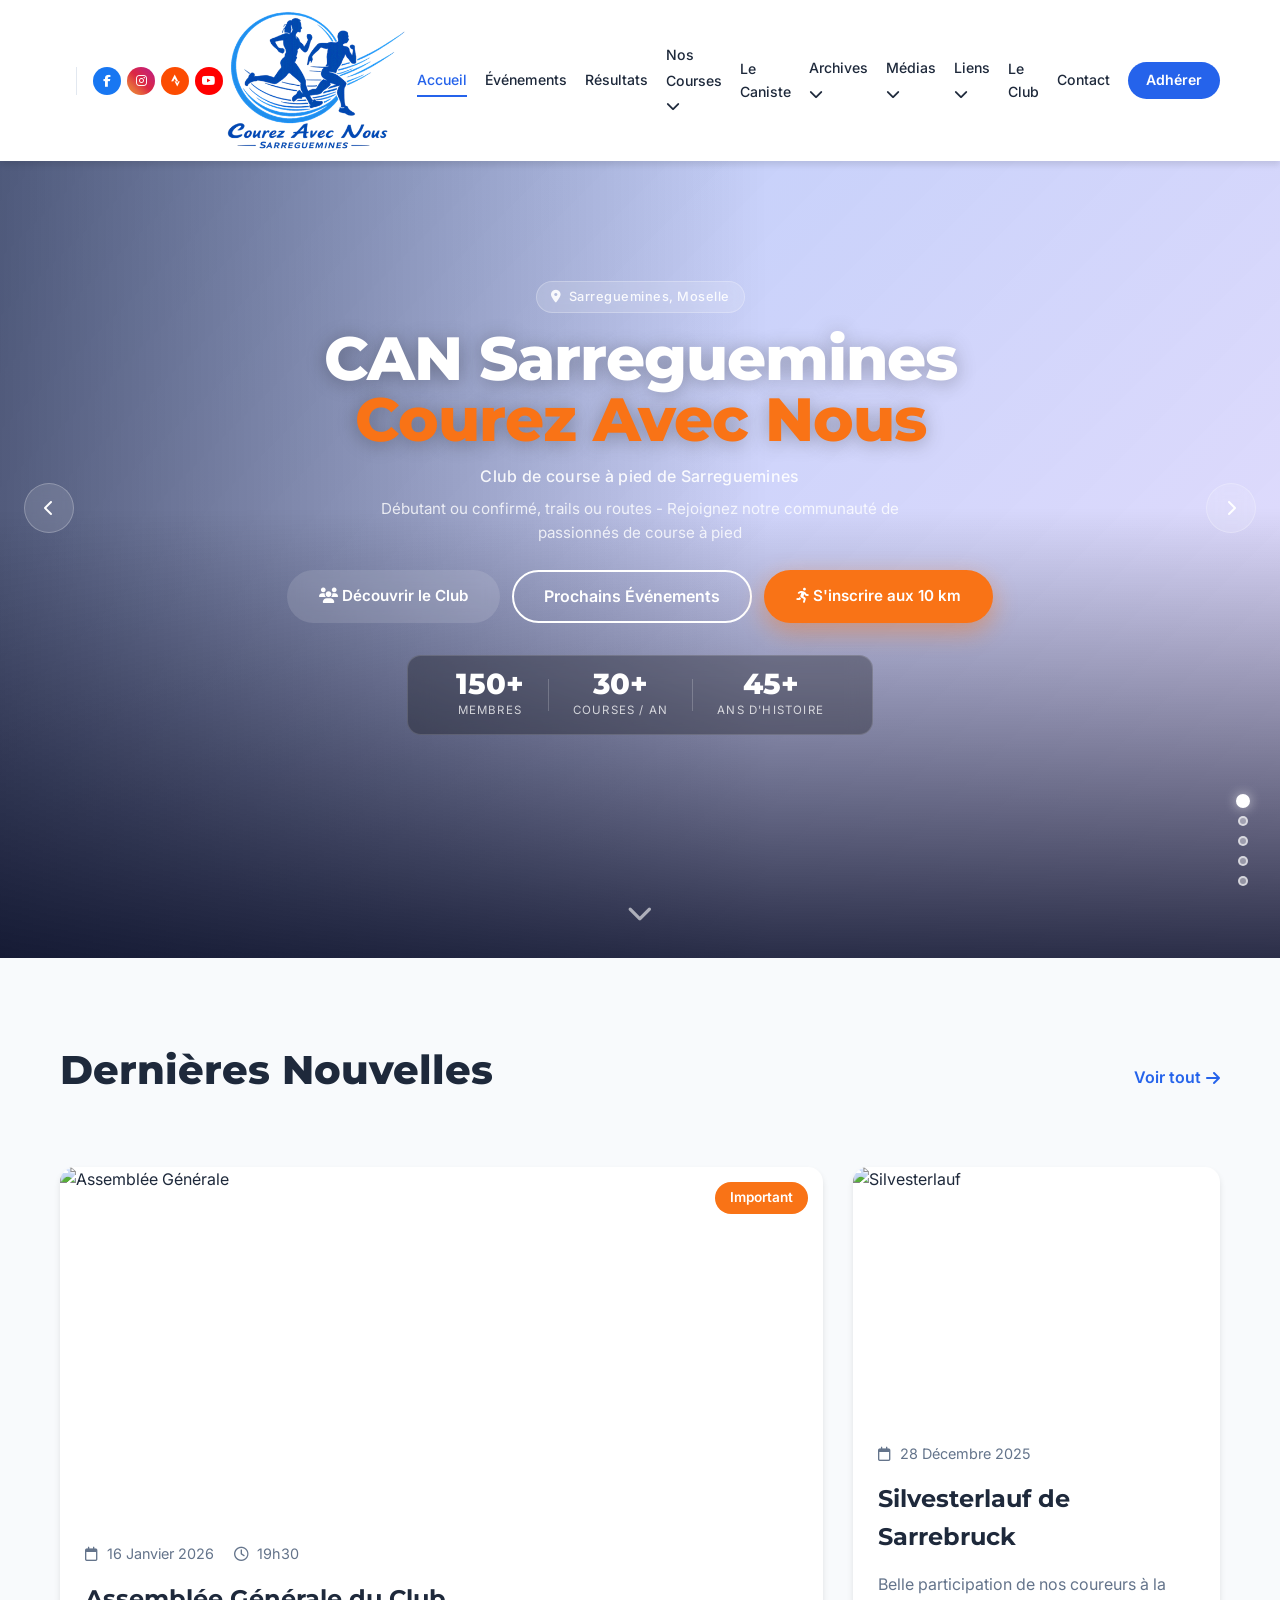
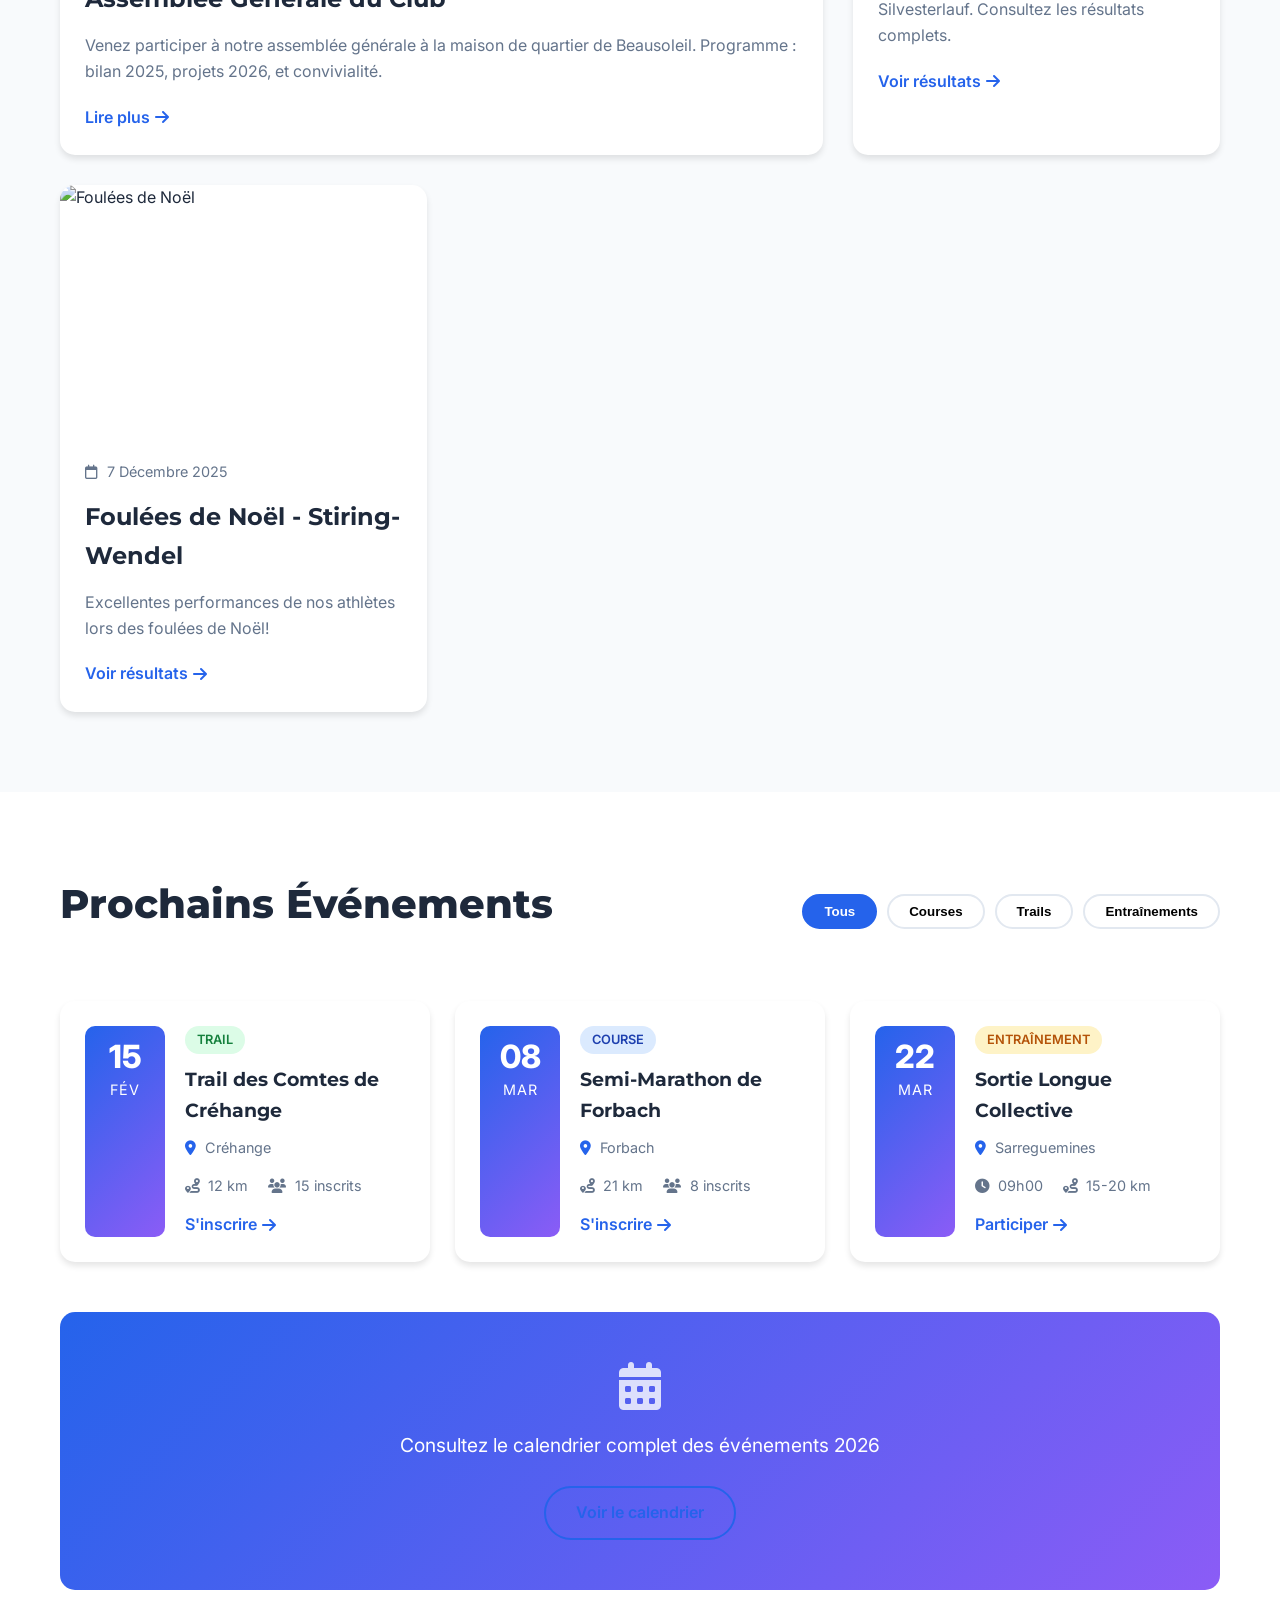
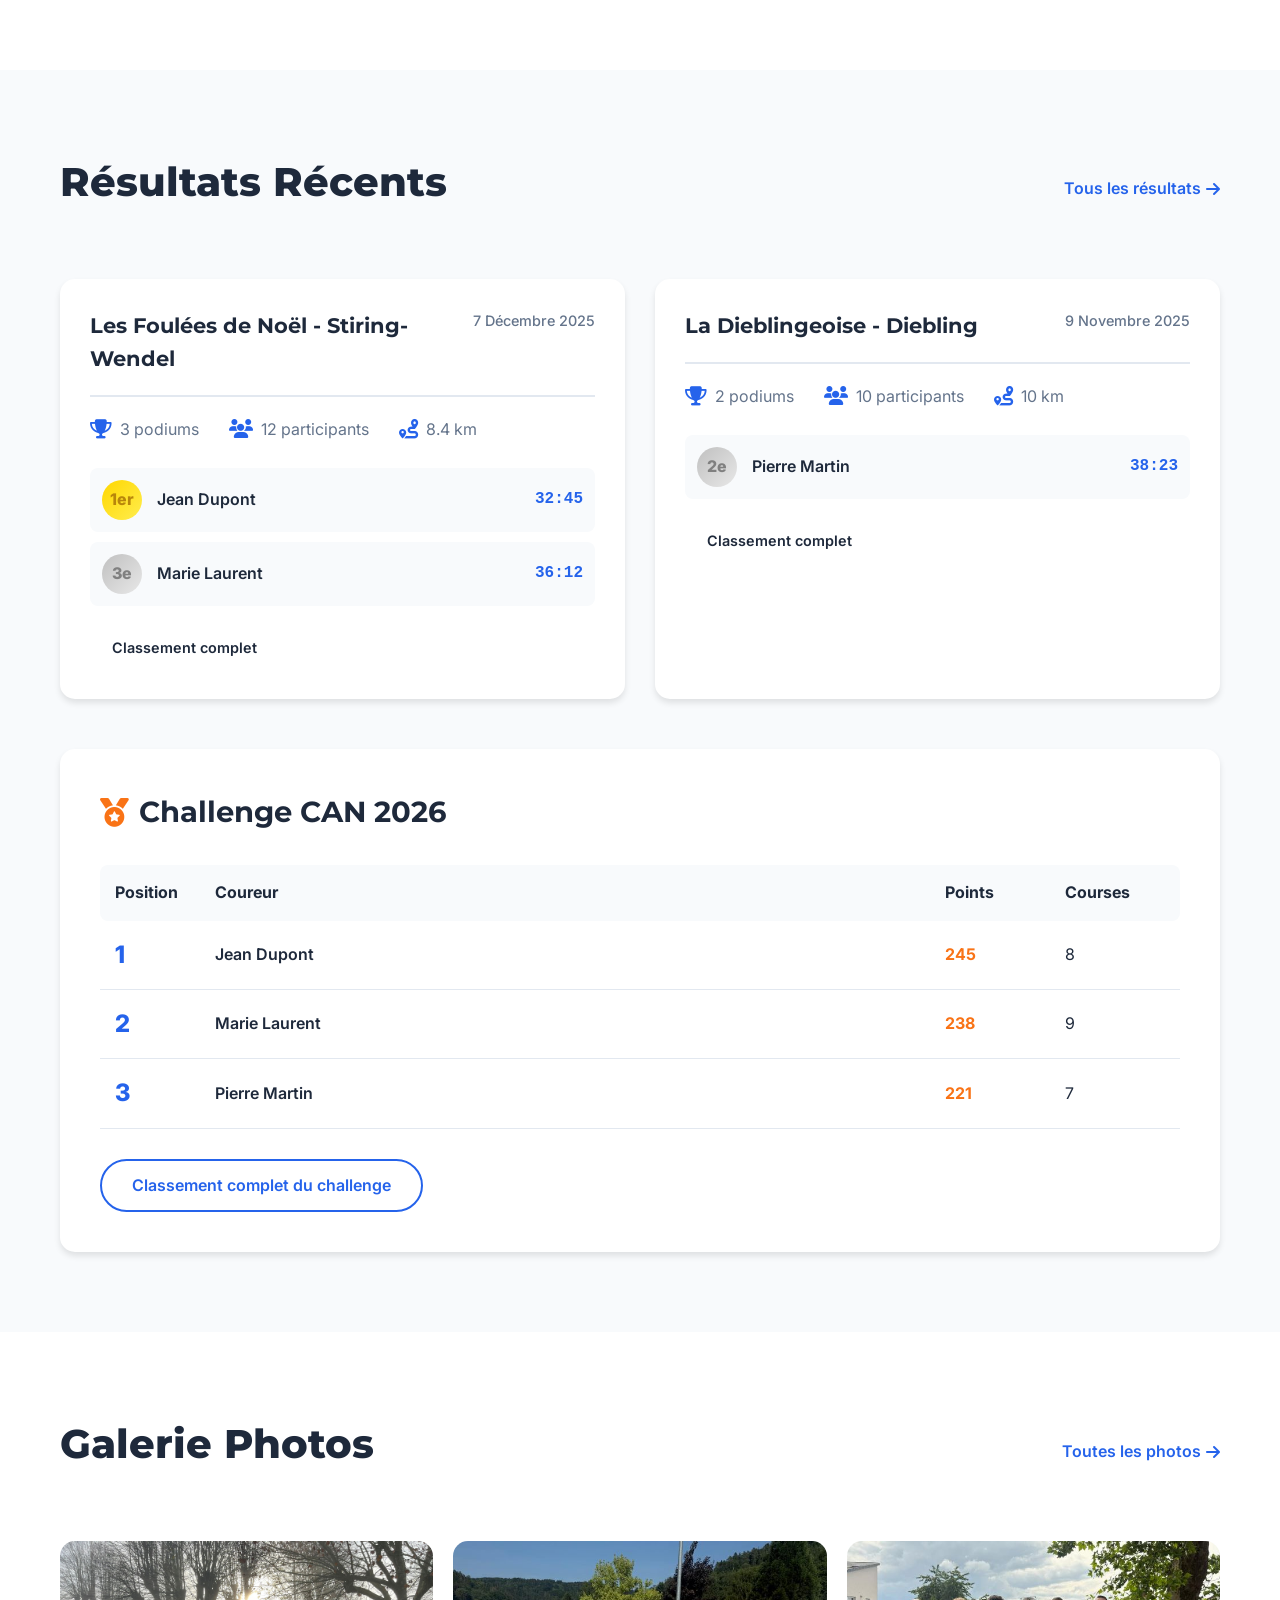
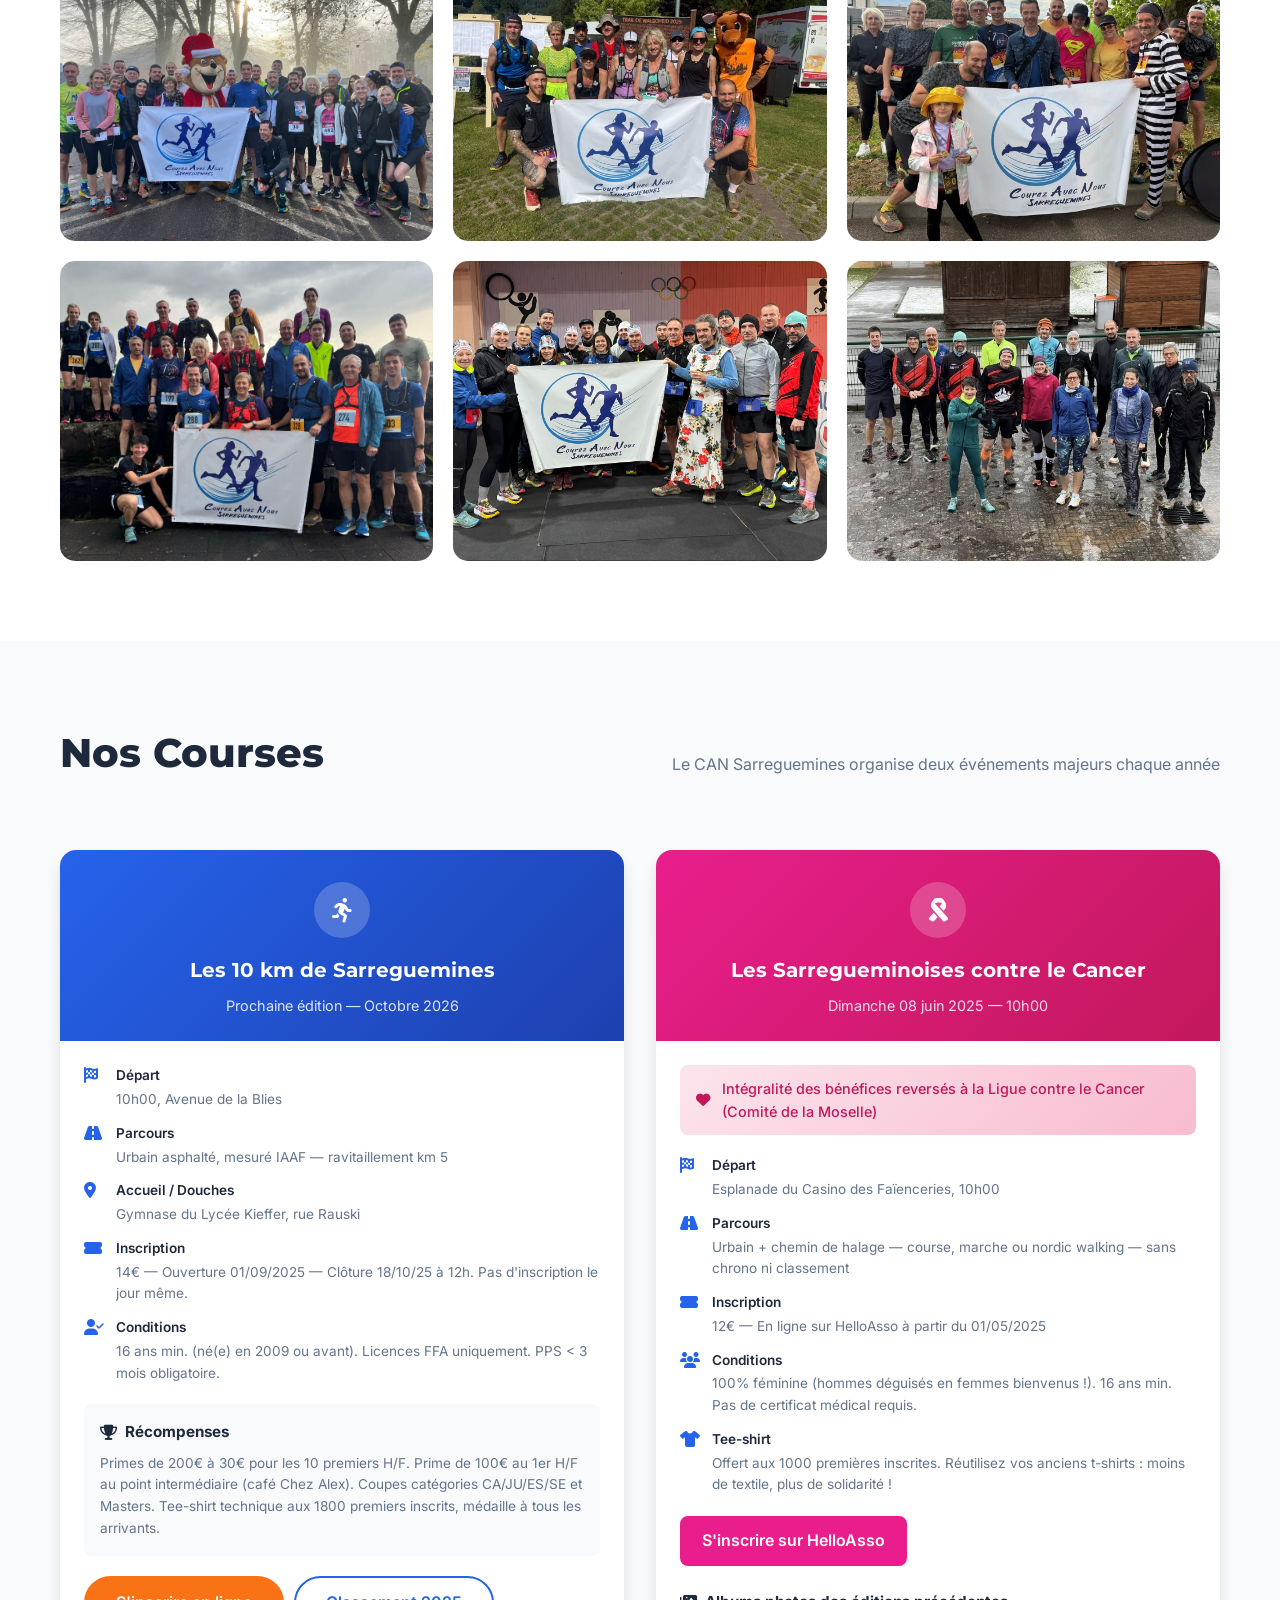
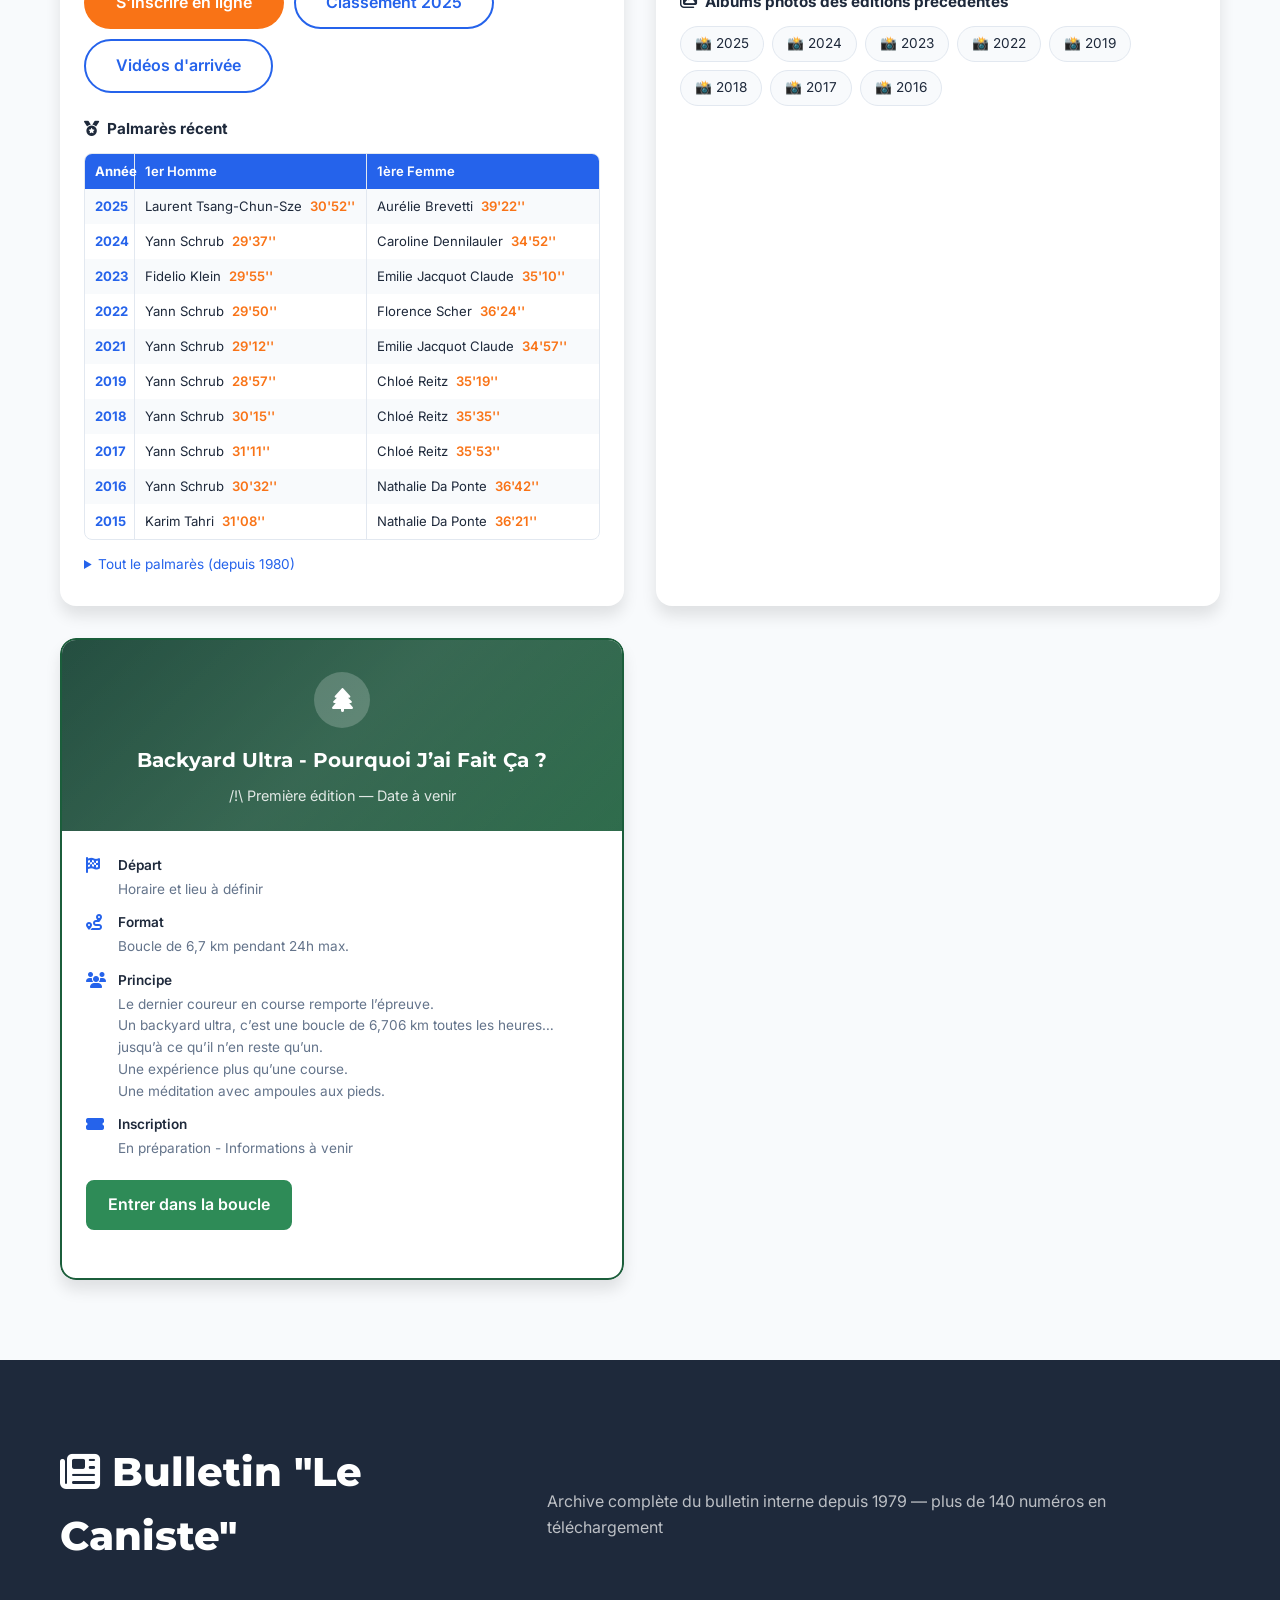
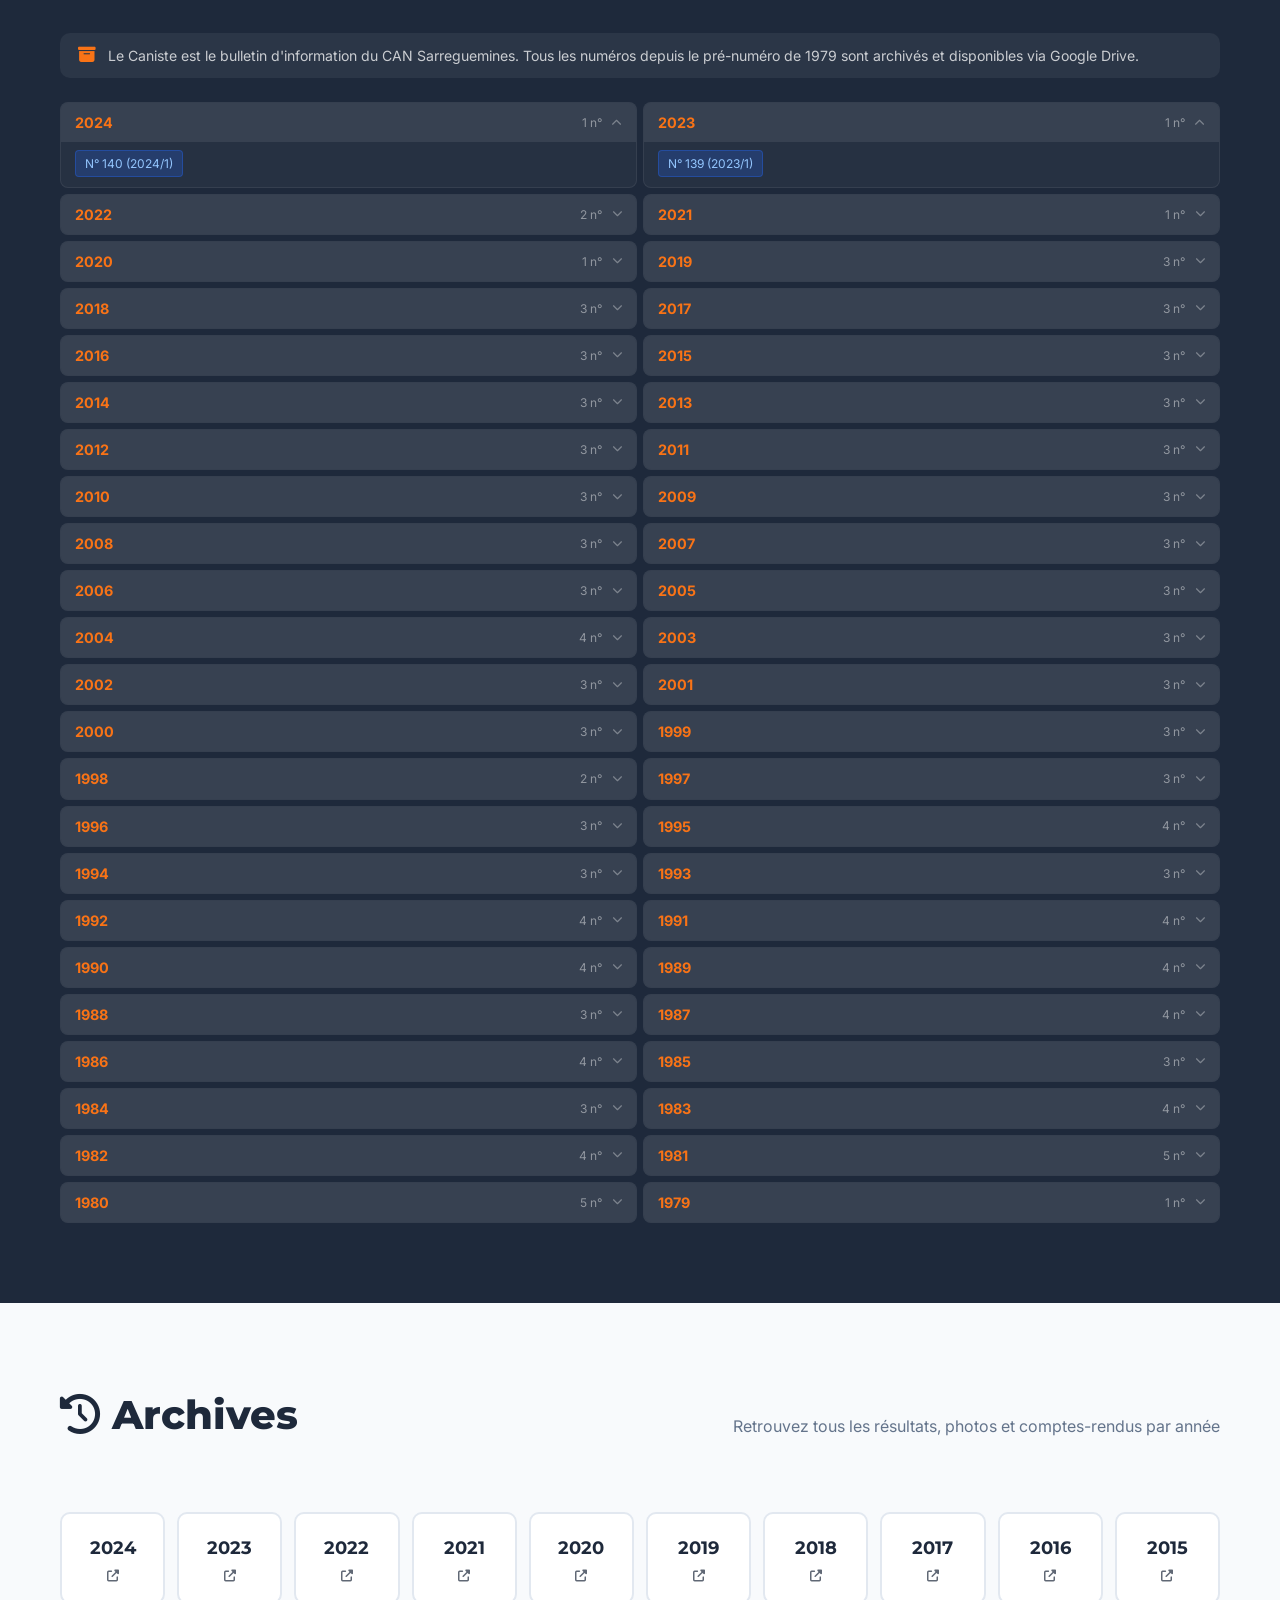
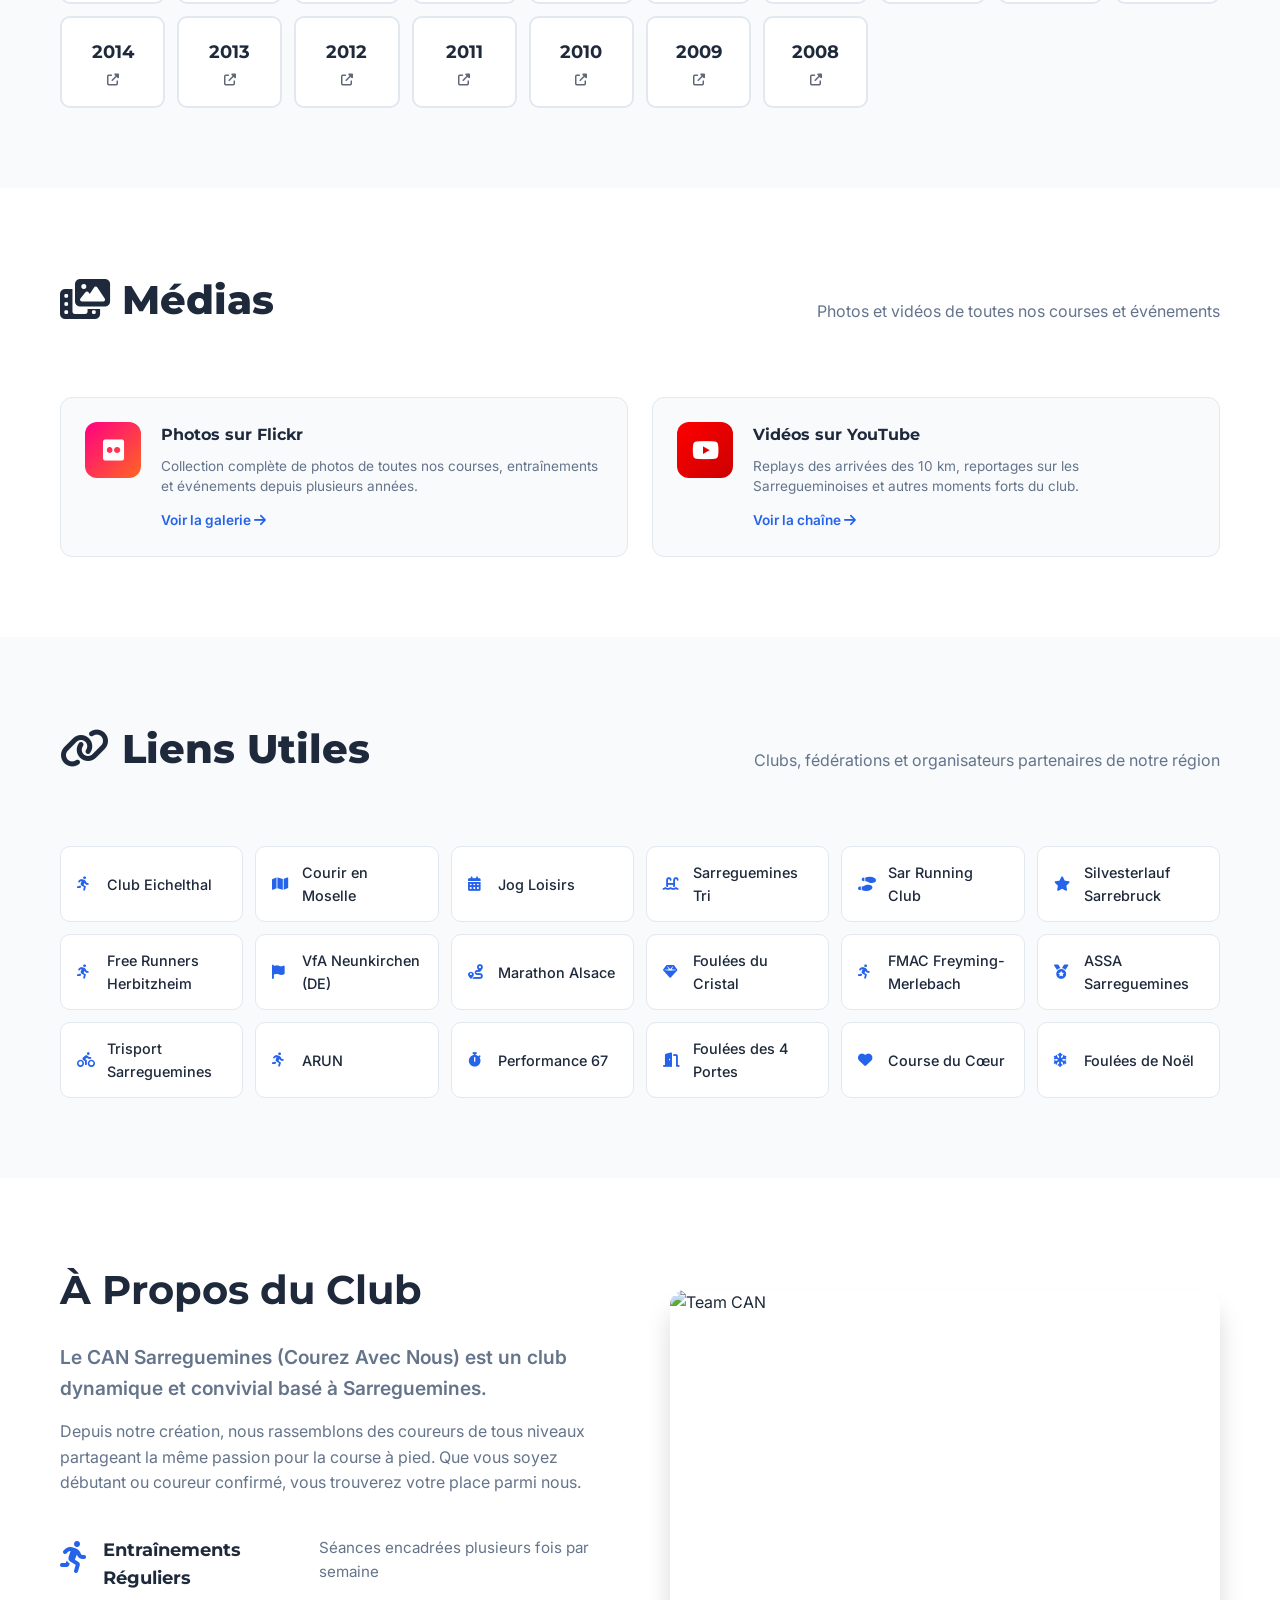
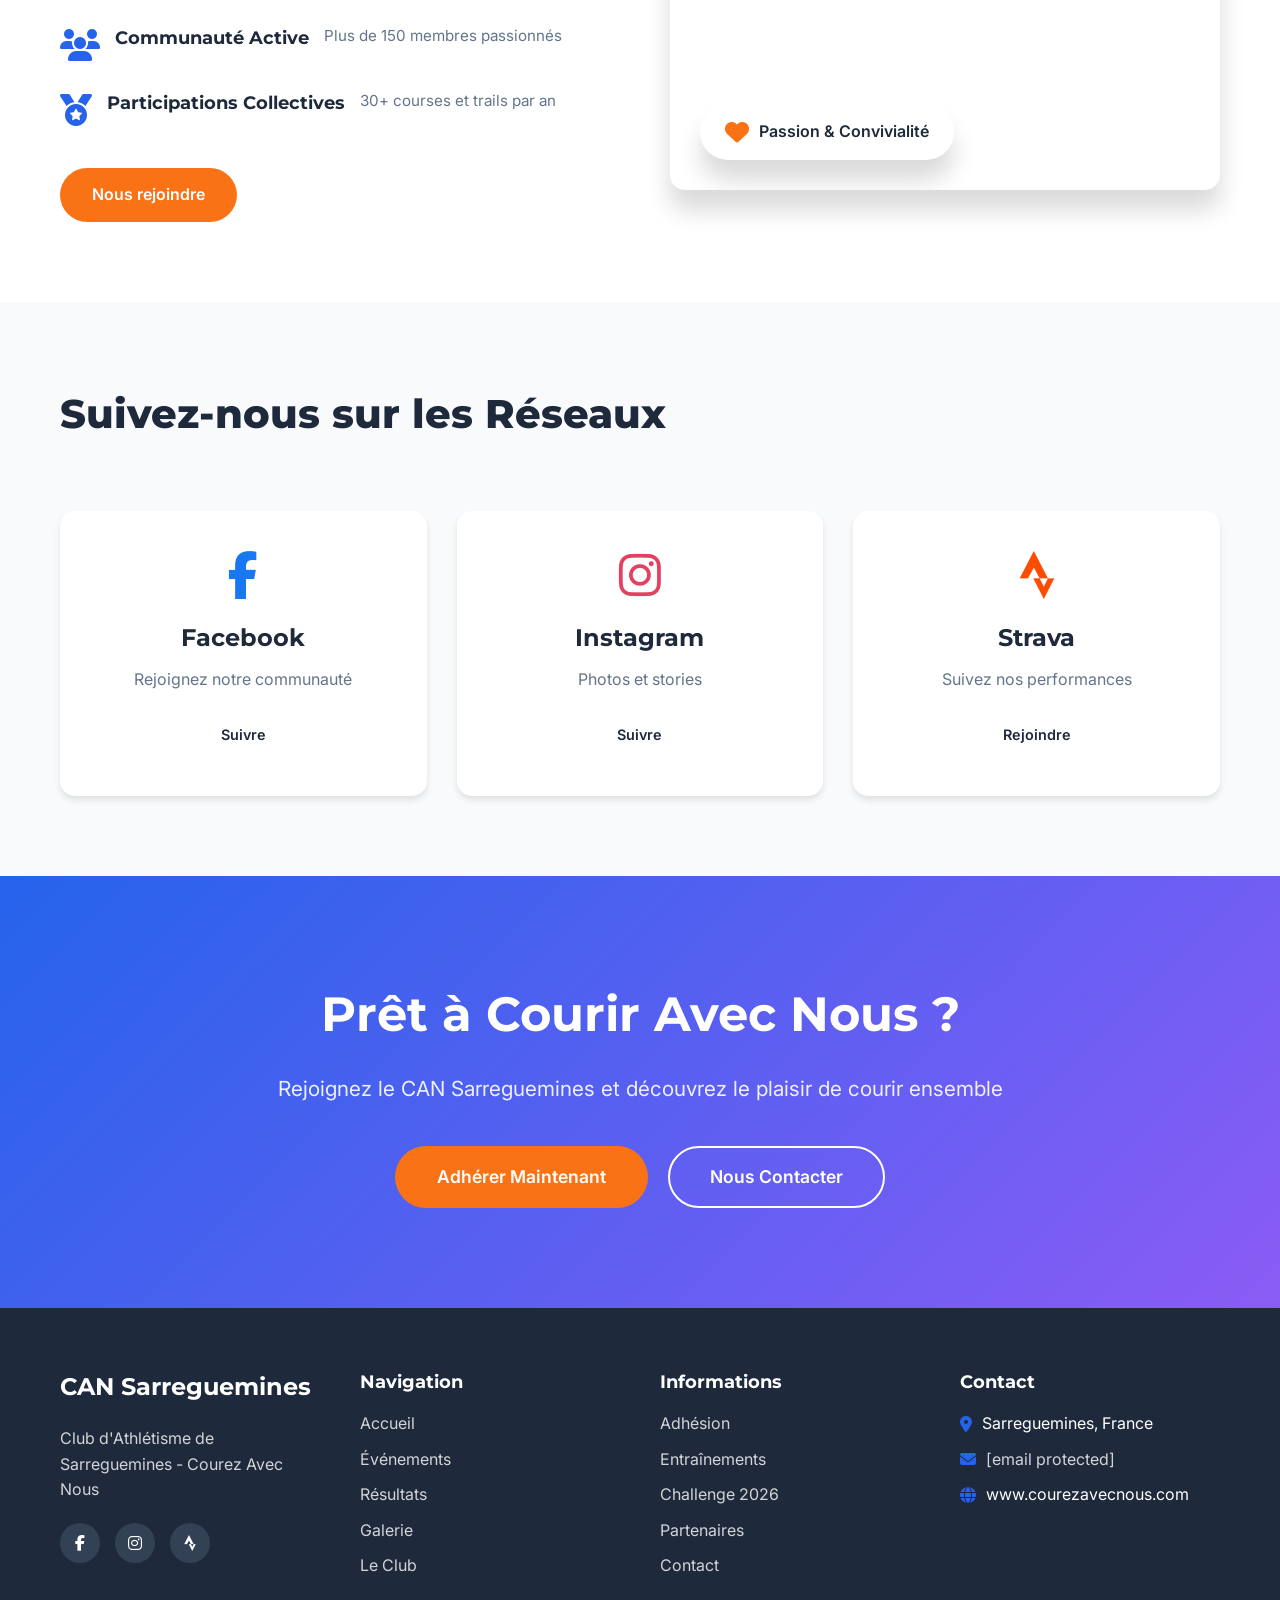
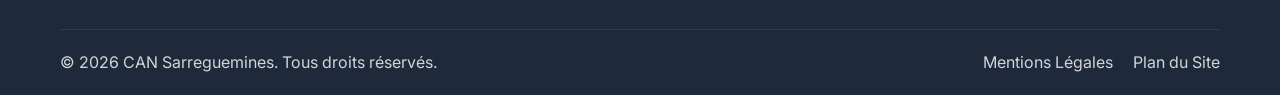
==== index.html @ 098deb7e "Add files via upload" ====
<!DOCTYPE html>
<html lang="fr">
<head>
    <meta charset="UTF-8">
    <meta name="viewport" content="width=device-width, initial-scale=1.0">
    <title>CAN Sarreguemines - Courez Avec Nous</title>
    <link rel="stylesheet" href="styles.css">
    <link href="https://fonts.googleapis.com/css2?family=Montserrat:wght@400;600;700;800&family=Inter:wght@300;400;500;600&display=swap" rel="stylesheet">
    <link rel="stylesheet" href="https://cdnjs.cloudflare.com/ajax/libs/font-awesome/6.4.0/css/all.min.css">
    </head>
<body>
    <!-- Navigation -->
    <nav class="navbar" id="navbar">
        <div class="nav-container">
            <div class="nav-social">
                <a href="https://www.facebook.com/people/CAN-Sarreguemines/100083086042865" target="_blank" class="nav-social-link nav-social-fb" aria-label="Facebook">
                <i class="fab fa-facebook-f"></i><br></a>
                <a href="#" target="_blank" class="nav-social-link nav-social-ig" aria-label="Instagram">
                <i class="fab fa-instagram"></i><br></a>
                <a href="#" target="_blank" class="nav-social-link nav-social-strava" aria-label="Strava"><i class="fab fa-strava"></i><br></a>
                <a href="https://www.youtube.com/channel/UCToA7cgLOyE8D9TNn8tlWJQ" target="_blank" class="nav-social-link nav-social-yt" aria-label="YouTube">
                <i class="fab fa-youtube"></i></a>
            </div>
            <div class="nav-logo">
                <img src="images/Logo CAN.png" alt="Logo CAN">
            </div>
                <div class="nav-menu" id="nav-menu">
                <a href="#accueil" class="nav-link active">Accueil</a>
                <a href="#evenements" class="nav-link">Événements</a>
                <a href="#resultats" class="nav-link">Résultats</a>
                <div class="nav-dropdown">
                    <a href="#nos-courses" class="nav-link nav-dropdown-trigger">Nos Courses <i class="fas fa-chevron-down"></i></a>
                    <div class="dropdown-menu">
                        <a href="#10km" class="dropdown-item">Les 10 km de Sarreguemines</a>
                        <a href="#sarregueminoises" class="dropdown-item">Les Sarregueminoises contre le Cancer</a>
                    </div>
                </div>
                <a href="#caniste" class="nav-link">Le Caniste</a>
                <div class="nav-dropdown">
                    <a href="#archives" class="nav-link nav-dropdown-trigger">Archives <i class="fas fa-chevron-down"></i></a>
                    <div class="dropdown-menu dropdown-menu-scroll">
                        <a href="http://www.courezavecnous.com/2024.html" target="_blank" class="dropdown-item">2024</a>
                        <a href="http://www.courezavecnous.com/2023.html" target="_blank" class="dropdown-item">2023</a>
                        <a href="http://www.courezavecnous.com/2022.html" target="_blank" class="dropdown-item">2022</a>
                        <a href="http://www.courezavecnous.com/2021.html" target="_blank" class="dropdown-item">2021</a>
                        <a href="http://www.courezavecnous.com/2020.html" target="_blank" class="dropdown-item">2020</a>
                        <a href="http://www.courezavecnous.com/2019.html" target="_blank" class="dropdown-item">2019</a>
                        <a href="http://www.courezavecnous.com/2018.html" target="_blank" class="dropdown-item">2018</a>
                        <a href="http://www.courezavecnous.com/2017.html" target="_blank" class="dropdown-item">2017</a>
                        <a href="http://www.courezavecnous.com/2016.html" target="_blank" class="dropdown-item">2016</a>
                        <a href="http://www.courezavecnous.com/2015.html" target="_blank" class="dropdown-item">2015</a>
                    </div>
                </div>
                <div class="nav-dropdown">
                    <a href="#medias" class="nav-link nav-dropdown-trigger">Médias <i class="fas fa-chevron-down"></i></a>
                    <div class="dropdown-menu">
                        <a href="https://www.flickr.com/photos/127451228@N05/collections/" target="_blank" class="dropdown-item"><i class="fas fa-camera"></i> Photos (Flickr)</a>
                        <a href="https://www.youtube.com/channel/UCToA7cgLOyE8D9TNn8tlWJQ" target="_blank" class="dropdown-item"><i class="fab fa-youtube"></i> Vidéos (YouTube)</a>
                    </div>
                </div>
                <div class="nav-dropdown">
                    <a href="#liens" class="nav-link nav-dropdown-trigger">Liens <i class="fas fa-chevron-down"></i></a>
                    <div class="dropdown-menu">
                        <a href="#liens-utiles" class="dropdown-item">Liens Utiles</a>
                        <a href="http://www.courezavecnous.com/NOS%20PARTENAIRES.html" target="_blank" class="dropdown-item">Partenaires</a>
                    </div>
                </div>
                <a href="#club" class="nav-link">Le Club</a>
                <a href="#contact" class="nav-link">Contact</a>
                <a href="https://forms.registration4all.com/EventRegistration/Register_Sport_Event.aspx?EventID=220456" target="_blank" class="nav-btn">Adhérer</a>
            </div>
            <div class="hamburger" id="hamburger">
                <span></span>
                <span></span>
                <span></span>
            </div>
        </div>
    </nav>

    <!-- Hero Section -->
    <section class="hero" id="accueil">

        <!-- Carrousel de photos -->
        <div class="hero-slides" id="heroSlides">
            <div class="hero-slide active" style="background-image: url('https://images.unsplash.com/photo-1571008887538-b36bb32f4571?w=1920&q=85&auto=format&fit=crop')"></div>
            <div class="hero-slide" style="background-image: url('https://images.unsplash.com/photo-1552674605-db6ffd4facb5?w=1920&q=85&auto=format&fit=crop')"></div>
            <div class="hero-slide" style="background-image: url('https://images.unsplash.com/photo-1476480862126-209bfaa8edc8?w=1920&q=85&auto=format&fit=crop')"></div>
            <div class="hero-slide" style="background-image: url('https://images.unsplash.com/photo-1532444458054-01a7dd3e9fca?w=1920&q=85&auto=format&fit=crop')"></div>
            <div class="hero-slide" style="background-image: url('https://images.unsplash.com/photo-1513593771513-7b58b6c4af38?w=1920&q=85&auto=format&fit=crop')"></div>
        </div>

        <!-- Overlay dégradé -->
        <div class="hero-overlay"></div>

        <!-- Contenu -->
        <div class="hero-content">
            <div class="hero-badge">
                <i class="fas fa-map-marker-alt"></i> Sarreguemines, Moselle
            </div>
            <h1 class="hero-title"> CAN Sarreguemines<br><span class="hero-title-accent">Courez Avec Nous</span></h1>
            <p class="hero-subtitle">Club de course à pied de Sarreguemines</p>
            <p class="hero-description">Débutant ou confirmé, trails ou routes - Rejoignez notre communauté de passionnés de course à pied</p>
            <div class="hero-buttons">
                 <a href="#club" class="btn btn-hero-secondary">
                    <i class="fas fa-users"></i> Découvrir le Club
                <a href="#evenements" class="btn btn-secondary">Prochains Événements</a>
                </a>
                <a href="https://forms.registration4all.com/EventRegistration/Register_Sport_Event.aspx?EventID=220456" target="_blank" class="btn btn-hero-primary">
                    <i class="fas fa-running"></i> S'inscrire aux 10 km
                </a>
            </div>
            <div class="hero-stats">
                <div class="stat">
                    <span class="stat-number">150</span>
                    <span class="stat-label">Membres</span>
                </div>
                <div class="stat-divider"></div>
                <div class="stat">
                    <span class="stat-number">30</span>
                    <span class="stat-label">Courses / An</span>
                </div>
                <div class="stat-divider"></div>
                <div class="stat">
                    <span class="stat-number">45</span>
                    <span class="stat-label">Ans d'histoire</span>
                </div>
            </div>
        </div>

        <!-- Contrôles carrousel -->
        <button class="hero-nav hero-prev" id="heroPrev" aria-label="Photo précédente">
            <i class="fas fa-chevron-left"></i>
        </button>
        <button class="hero-nav hero-next" id="heroNext" aria-label="Photo suivante">
            <i class="fas fa-chevron-right"></i>
        </button>

        <!-- Indicateurs dots -->
        <div class="hero-dots" id="heroDots">
            <button class="hero-dot active" data-slide="0" aria-label="Slide 1"></button>
            <button class="hero-dot" data-slide="1" aria-label="Slide 2"></button>
            <button class="hero-dot" data-slide="2" aria-label="Slide 3"></button>
            <button class="hero-dot" data-slide="3" aria-label="Slide 4"></button>
            <button class="hero-dot" data-slide="4" aria-label="Slide 5"></button>
        </div>

        <div class="scroll-indicator">
            <i class="fas fa-chevron-down"></i>
        </div>
    </section>

    <!-- News Section -->
    <section class="section news-section">
        <div class="container">
            <div class="section-header">
                <h2 class="section-title">Dernières Nouvelles</h2>
                <a href="#" class="view-all">Voir tout <i class="fas fa-arrow-right"></i></a>
            </div>
            <div class="news-grid">
                <article class="news-card featured">
                    <div class="news-image">
                        <img src="https://images.unsplash.com/photo-1552674605-db6ffd4facb5?w=800" alt="Assemblée Générale">
                        <span class="news-badge">Important</span>
                    </div>
                    <div class="news-content">
                        <div class="news-meta">
                            <span><i class="far fa-calendar"></i> 16 Janvier 2026</span>
                            <span><i class="far fa-clock"></i> 19h30</span>
                        </div>
                        <h3>Assemblée Générale du Club</h3>
                        <p>Venez participer à notre assemblée générale à la maison de quartier de Beausoleil. Programme : bilan 2025, projets 2026, et convivialité.</p>
                        <a href="#" class="read-more">Lire plus <i class="fas fa-arrow-right"></i></a>
                    </div>
                </article>
                <article class="news-card">
                    <div class="news-image">
                        <img src="https://images.unsplash.com/photo-1513593771513-7b58b6c4af38?w=600" alt="Silvesterlauf">
                    </div>
                    <div class="news-content">
                        <div class="news-meta">
                            <span><i class="far fa-calendar"></i> 28 Décembre 2025</span>
                        </div>
                        <h3>Silvesterlauf de Sarrebruck</h3>
                        <p>Belle participation de nos coureurs à la Silvesterlauf. Consultez les résultats complets.</p>
                        <a href="#" class="read-more">Voir résultats <i class="fas fa-arrow-right"></i></a>
                    </div>
                </article>
                <article class="news-card">
                    <div class="news-image">
                        <img src="https://images.unsplash.com/photo-1571008887538-b36bb32f4571?w=600" alt="Foulées de Noël">
                    </div>
                    <div class="news-content">
                        <div class="news-meta">
                            <span><i class="far fa-calendar"></i> 7 Décembre 2025</span>
                        </div>
                        <h3>Foulées de Noël - Stiring-Wendel</h3>
                        <p>Excellentes performances de nos athlètes lors des foulées de Noël!</p>
                        <a href="https://fmacfreymingmerlebach.com/wp-content/uploads/2025/11/classement-la-ronde-des-belvederes-2025.pdf" class="read-more">Voir résultats <i class="fas fa-arrow-right"></i></a>
                    </div>
                </article>
            </div>
        </div>
    </section>

    <!-- Events Section -->
    <section class="section events-section" id="evenements">
        <div class="container">
            <div class="section-header">
                <h2 class="section-title">Prochains Événements</h2>
                <div class="event-filters">
                    <button class="filter-btn active">Tous</button>
                    <button class="filter-btn">Courses</button>
                    <button class="filter-btn">Trails</button>
                    <button class="filter-btn">Entraînements</button>
                </div>
            </div>
            <div class="events-grid">
                <div class="event-card">
                    <div class="event-date">
                        <span class="event-day">15</span>
                        <span class="event-month">FÉV</span>
                    </div>
                    <div class="event-content">
                        <span class="event-category trail">Trail</span>
                        <h3>Trail des Comtes de Créhange</h3>
                        <p class="event-location"><i class="fas fa-map-marker-alt"></i> Créhange</p>
                        <div class="event-details">
                            <span><i class="fas fa-route"></i> 12 km</span>
                            <span><i class="fas fa-users"></i> 15 inscrits</span>
                        </div>
                        <a href="#" class="event-link">S'inscrire <i class="fas fa-arrow-right"></i></a>
                    </div>
                </div>
                <div class="event-card">
                    <div class="event-date">
                        <span class="event-day">08</span>
                        <span class="event-month">MAR</span>
                    </div>
                    <div class="event-content">
                        <span class="event-category course">Course</span>
                        <h3>Semi-Marathon de Forbach</h3>
                        <p class="event-location"><i class="fas fa-map-marker-alt"></i> Forbach</p>
                        <div class="event-details">
                            <span><i class="fas fa-route"></i> 21 km</span>
                            <span><i class="fas fa-users"></i> 8 inscrits</span>
                        </div>
                        <a href="#" class="event-link">S'inscrire <i class="fas fa-arrow-right"></i></a>
                    </div>
                </div>
                <div class="event-card">
                    <div class="event-date">
                        <span class="event-day">22</span>
                        <span class="event-month">MAR</span>
                    </div>
                    <div class="event-content">
                        <span class="event-category entrainement">Entraînement</span>
                        <h3>Sortie Longue Collective</h3>
                        <p class="event-location"><i class="fas fa-map-marker-alt"></i> Sarreguemines</p>
                        <div class="event-details">
                            <span><i class="fas fa-clock"></i> 09h00</span>
                            <span><i class="fas fa-route"></i> 15-20 km</span>
                        </div>
                        <a href="#" class="event-link">Participer <i class="fas fa-arrow-right"></i></a>
                    </div>
                </div>
            </div>
            <div class="calendar-cta">
                <i class="fas fa-calendar-alt"></i>
                <p>Consultez le calendrier complet des événements 2026</p>
                <a href="#" class="btn btn-outline">Voir le calendrier</a>
            </div>
        </div>
    </section>

    <!-- Results Section -->
    <section class="section results-section" id="resultats">
        <div class="container">
            <div class="section-header">
                <h2 class="section-title">Résultats Récents</h2>
                <a href="#" class="view-all">Tous les résultats <i class="fas fa-arrow-right"></i></a>
            </div>
            <div class="results-container">
                <div class="result-card">
                    <div class="result-header">
                        <h3>Les Foulées de Noël - Stiring-Wendel</h3>
                        <span class="result-date">7 Décembre 2025</span>
                    </div>
                    <div class="result-stats">
                        <div class="stat-item">
                            <i class="fas fa-trophy"></i>
                            <span>3 podiums</span>
                        </div>
                        <div class="stat-item">
                            <i class="fas fa-users"></i>
                            <span>12 participants</span>
                        </div>
                        <div class="stat-item">
                            <i class="fas fa-route"></i>
                            <span>8.4 km</span>
                        </div>
                    </div>
                    <div class="top-runners">
                        <div class="runner-item">
                            <span class="position gold">1er</span>
                            <span class="runner-name">Jean Dupont</span>
                            <span class="runner-time">32:45</span>
                        </div>
                        <div class="runner-item">
                            <span class="position silver">3e</span>
                            <span class="runner-name">Marie Laurent</span>
                            <span class="runner-time">36:12</span>
                        </div>
                    </div>
                    <a href="#" class="btn btn-sm">Classement complet</a>
                </div>
                
                <div class="result-card">
                    <div class="result-header">
                        <h3>La Dieblingeoise - Diebling</h3>
                        <span class="result-date">9 Novembre 2025</span>
                    </div>
                    <div class="result-stats">
                        <div class="stat-item">
                            <i class="fas fa-trophy"></i>
                            <span>2 podiums</span>
                        </div>
                        <div class="stat-item">
                            <i class="fas fa-users"></i>
                            <span>10 participants</span>
                        </div>
                        <div class="stat-item">
                            <i class="fas fa-route"></i>
                            <span>10 km</span>
                        </div>
                    </div>
                    <div class="top-runners">
                        <div class="runner-item">
                            <span class="position silver">2e</span>
                            <span class="runner-name">Pierre Martin</span>
                            <span class="runner-time">38:23</span>
                        </div>
                    </div>
                    <a href="#" class="btn btn-sm">Classement complet</a>
                </div>
            </div>
            
            <!-- Challenge Board -->
            <div class="challenge-board">
                <h3><i class="fas fa-medal"></i> Challenge CAN 2026</h3>
                <div class="challenge-table">
                    <div class="challenge-row header">
                        <span>Position</span>
                        <span>Coureur</span>
                        <span>Points</span>
                        <span>Courses</span>
                    </div>
                    <div class="challenge-row">
                        <span class="rank">1</span>
                        <span class="name">Jean Dupont</span>
                        <span class="points">245</span>
                        <span class="races">8</span>
                    </div>
                    <div class="challenge-row">
                        <span class="rank">2</span>
                        <span class="name">Marie Laurent</span>
                        <span class="points">238</span>
                        <span class="races">9</span>
                    </div>
                    <div class="challenge-row">
                        <span class="rank">3</span>
                        <span class="name">Pierre Martin</span>
                        <span class="points">221</span>
                        <span class="races">7</span>
                    </div>
                </div>
                <a href="#" class="btn btn-outline">Classement complet du challenge</a>
            </div>
        </div>
    </section>

    <!-- Gallery Section -->
    <!-- Gallery Section -->
    <section class="section gallery-section" id="galerie">
        <div class="container">
            <div class="section-header">
                <h2 class="section-title">Galerie Photos</h2>
                <a href="https://www.flickr.com/photos/127451228@N05/collections/" target="_blank" class="view-all">Toutes les photos <i class="fas fa-arrow-right"></i></a>
            </div>
            <div class="gallery-grid">
                <div class="gallery-item">
                    <img src="images/freyming.jpg" onerror="this.src='https://images.unsplash.com/photo-1452626038306-9aae5e071dd3?w=600'" alt="Ronde des Belvédères">
                    <div class="gallery-overlay">
                        <h4>Ronde des Belvédères - Freyming</h4>
                        <a href="https://fmacfreymingmerlebach.com/wp-content/uploads/2025/11/classement-la-ronde-des-belvederes-2025.pdf" target="_blank" class="gallery-link">Classement</a>
                    </div>
                </div>
                <div class="gallery-item">
                    <img src="images/walscheid.jpg" onerror="this.src='https://images.unsplash.com/photo-1526676037777-05a232554f77?w=600'" alt="Trail de Walscheid">
                    <div class="gallery-overlay">
                        <h4>Trail de Walscheid 2025</h4>
                        <a href="https://lastlap.fr/event-live?nameEvent=Trail%20de%20Walscheid" target="_blank" class="gallery-link">Classement</a>
                    </div>
                </div>
                <div class="gallery-item">
                    <img src="images/spitrail.jpg" onerror="this.src='https://images.unsplash.com/photo-1526676037777-05a232554f77?w=600'" alt="Spit'Trail">
                    <div class="gallery-overlay">
                        <h4>Spit'Trail - L'Hôpital</h4>
                        <a href="https://gotiming.fr/resultats/spittrail-2025" target="_blank" class="gallery-link">Classement</a>
                    </div>
                </div>
                <div class="gallery-item">
                    <img src="images/verriers.png" onerror="this.src='https://images.unsplash.com/photo-1551958219-acbc608c6377?w=600'" alt="Trail des Verriers">
                    <div class="gallery-overlay">
                        <h4>Trail des Verriers - Goetzenbruck</h4>
                        <a href="https://www.le-sportif.com/ResultsDetail/ResultsHistory.aspx?EventResultsID=5738" target="_blank" class="gallery-link">Classement</a>
                    </div>
                </div>
                <div class="gallery-item">
                    <img src="images/crehange.jpg" onerror="this.src='https://images.unsplash.com/photo-1532444458054-01a7dd3e9fca?w=600'" alt="Trail des Comtes">
                    <div class="gallery-overlay">
                        <h4>Trail des Comtes de Créhange</h4>
                        <a href="https://gotiming.fr/evenement/trail-des-comtes-de-crehange/" target="_blank" class="gallery-link">Classement</a>
                    </div>
                </div>
                <div class="gallery-item">
                    <img src="images/epiphanie.jpg" onerror="this.src='https://images.unsplash.com/photo-1506126613408-eca07ce68773?w=600'" alt="Épiphanie">
                    <div class="gallery-overlay">
                        <h4>Sortie Épiphanie 2025</h4>
                        <span>Sortie groupée</span>
                    </div>
                </div>
            </div>
        </div>
    </section>

    <!-- Nos Courses Section -->
    <section class="section courses-section" id="nos-courses">
        <div class="container">
            <div class="section-header">
                <h2 class="section-title">Nos Courses</h2>
                <p class="section-subtitle">Le CAN Sarreguemines organise deux événements majeurs chaque année</p>
            </div>
            <div class="courses-grid">
               
                <!-- 10 KM -->
                <div class="course-card" id="10km">
                    <div class="course-header course-header-blue">
                        <div class="course-icon"><i class="fas fa-running"></i></div>
                        <h3>Les 10 km de Sarreguemines</h3>
                        <p class="course-edition">Prochaine édition — Octobre 2026</p>
                    </div>
                    <div class="course-body">
                        <div class="course-info-grid">
                            <div class="course-info-item">
                                <i class="fas fa-flag-checkered"></i>
                                <div><strong>Départ</strong><span>10h00, Avenue de la Blies</span></div>
                            </div>
                            <div class="course-info-item">
                                <i class="fas fa-road"></i>
                                <div><strong>Parcours</strong><span>Urbain asphalté, mesuré IAAF — ravitaillement km 5</span></div>
                            </div>
                            <div class="course-info-item">
                                <i class="fas fa-map-marker-alt"></i>
                                <div><strong>Accueil / Douches</strong><span>Gymnase du Lycée Kieffer, rue Rauski</span></div>
                            </div>
                            <div class="course-info-item">
                                <i class="fas fa-ticket-alt"></i>
                                <div><strong>Inscription</strong><span>14€ — Ouverture 01/09/2025 — Clôture 18/10/25 à 12h. Pas d'inscription le jour même.</span></div>
                            </div>
                            <div class="course-info-item">
                                <i class="fas fa-user-check"></i>
                                <div><strong>Conditions</strong><span>16 ans min. (né(e) en 2009 ou avant). Licences FFA uniquement. PPS &lt; 3 mois obligatoire.</span></div>
                            </div>
                        </div>
                        <div class="course-rewards">
                            <h4><i class="fas fa-trophy"></i> Récompenses</h4>
                            <p>Primes de 200€ à 30€ pour les 10 premiers H/F. Prime de 100€ au 1er H/F au point intermédiaire (café Chez Alex). Coupes catégories CA/JU/ES/SE et Masters. Tee-shirt technique aux 1800 premiers inscrits, médaille à tous les arrivants.</p>
                        </div>
                        <div class="course-actions">
                            <a href="https://forms.registration4all.com/EventRegistration/Register_Sport_Event.aspx?EventID=220456" target="_blank" class="btn btn-primary">S'inscrire en ligne</a>
                            <a href="https://www.le-sportif.com/ResultsDetail/ResultsHistoryDetail.aspx?EventResultsID=519&EventResultsActivityID=58827&EventResultsActivityRND=bd2e08cb-94dd-46e6-b113-b3ed484a82d2" target="_blank" class="btn btn-outline">Classement 2025</a>
                            <a href="https://media.le-sportif.com/Videos/Video_Sport_EventActivityList.aspx?EventID=220456" target="_blank" class="btn btn-outline">Vidéos d'arrivée</a>
                        </div>
                        <div class="course-palmares">
                            <h4><i class="fas fa-medal"></i> Palmarès récent</h4>
                            <div class="palmares-table">
                                <div class="palmares-row header"><span class="p-year">Année</span><span class="p-winner-h">1er Homme</span><span class="p-winner-f">1ère Femme</span></div>
                                <div class="palmares-row"><span class="p-year">2025</span><span class="p-winner-h">Laurent Tsang-Chun-Sze <em>30'52''</em></span><span class="p-winner-f">Aurélie Brevetti <em>39'22''</em></span></div>
                                <div class="palmares-row"><span class="p-year">2024</span><span class="p-winner-h">Yann Schrub <em>29'37''</em></span><span class="p-winner-f">Caroline Dennilauler <em>34'52''</em></span></div>
                                <div class="palmares-row"><span class="p-year">2023</span><span class="p-winner-h">Fidelio Klein <em>29'55''</em></span><span class="p-winner-f">Emilie Jacquot Claude <em>35'10''</em></span></div>
                                <div class="palmares-row"><span class="p-year">2022</span><span class="p-winner-h">Yann Schrub <em>29'50''</em></span><span class="p-winner-f">Florence Scher <em>36'24''</em></span></div>
                                <div class="palmares-row"><span class="p-year">2021</span><span class="p-winner-h">Yann Schrub <em>29'12''</em></span><span class="p-winner-f">Emilie Jacquot Claude <em>34'57''</em></span></div>
                                <div class="palmares-row"><span class="p-year">2019</span><span class="p-winner-h">Yann Schrub <em>28'57''</em></span><span class="p-winner-f">Chloé Reitz <em>35'19''</em></span></div>
                                <div class="palmares-row"><span class="p-year">2018</span><span class="p-winner-h">Yann Schrub <em>30'15''</em></span><span class="p-winner-f">Chloé Reitz <em>35'35''</em></span></div>
                                <div class="palmares-row"><span class="p-year">2017</span><span class="p-winner-h">Yann Schrub <em>31'11''</em></span><span class="p-winner-f">Chloé Reitz <em>35'53''</em></span></div>
                                <div class="palmares-row"><span class="p-year">2016</span><span class="p-winner-h">Yann Schrub <em>30'32''</em></span><span class="p-winner-f">Nathalie Da Ponte <em>36'42''</em></span></div>
                                <div class="palmares-row"><span class="p-year">2015</span><span class="p-winner-h">Karim Tahri <em>31'08''</em></span><span class="p-winner-f">Nathalie Da Ponte <em>36'21''</em></span></div>
                            </div>
                            <details class="palmares-more">
                                <summary>Tout le palmarès (depuis 1980)</summary>
                                <div class="palmares-table">
                                    <div class="palmares-row"><span class="p-year">2014</span><span class="p-winner-h">Gregory Basilico <em>31'56''</em></span><span class="p-winner-f">Nathalie Da Ponte <em>35'57''</em></span></div>
                                    <div class="palmares-row"><span class="p-year">2013</span><span class="p-winner-h">Omar Errachidi <em>31'10''</em></span><span class="p-winner-f">Nathalie Da Ponte <em>36'41''</em></span></div>
                                    <div class="palmares-row"><span class="p-year">2012</span><span class="p-winner-h">Omar Errachidi <em>31'51''</em></span><span class="p-winner-f">Daisy Colibry <em>36'20''</em></span></div>
                                    <div class="palmares-row"><span class="p-year">2011</span><span class="p-winner-h">Remi Mayer <em>31'30''</em></span><span class="p-winner-f">Daisy Colibry <em>36'12''</em></span></div>
                                    <div class="palmares-row"><span class="p-year">2010</span><span class="p-winner-h">Kamel Abdi <em>32'35''</em></span><span class="p-winner-f">Daisy Colibry <em>37'10''</em></span></div>
                                    <div class="palmares-row"><span class="p-year">2009</span><span class="p-winner-h">Alexei Gurkin <em>30'07''</em></span><span class="p-winner-f">Ludmilla Gurkina <em>34'54''</em></span></div>
                                    <div class="palmares-row"><span class="p-year">2008</span><span class="p-winner-h">Alexei Gurkin <em>29'57''</em></span><span class="p-winner-f">Ludmilla Gurkina <em>34'46''</em></span></div>
                                    <div class="palmares-row"><span class="p-year">2007</span><span class="p-winner-h">Alexei Gurkin <em>31'32''</em></span><span class="p-winner-f">Ludmilla Gurkina <em>38'19''</em></span></div>
                                    <div class="palmares-row"><span class="p-year">2006</span><span class="p-winner-h">Alexei Gurkin <em>30'10''</em></span><span class="p-winner-f">Ludmilla Gurkina <em>36'23''</em></span></div>
                                    <div class="palmares-row"><span class="p-year">2005</span><span class="p-winner-h">Alexei Gurkin <em>30'00''</em></span><span class="p-winner-f">Valentina Enaki <em>35'02''</em></span></div>
                                    <div class="palmares-row"><span class="p-year">2004</span><span class="p-winner-h">Omar Errachidi <em>31'03''</em></span><span class="p-winner-f">Angelika Averkova <em>35'28''</em></span></div>
                                    <div class="palmares-row"><span class="p-year">2003</span><span class="p-winner-h">Moussa Kipkemboi <em>30'25''</em></span><span class="p-winner-f">Victoria Nenacheva <em>36'39''</em></span></div>
                                    <div class="palmares-row"><span class="p-year">2002</span><span class="p-winner-h">Moussa Kipkemboi <em>29'16''</em></span><span class="p-winner-f">Freshiah Walthaka <em>34'55''</em></span></div>
                                    <div class="palmares-row"><span class="p-year">2001</span><span class="p-winner-h">Michael Ngaseke <em>28'50''</em></span><span class="p-winner-f">Elisabeth Onyambu <em>35'32''</em></span></div>
                                    <div class="palmares-row"><span class="p-year">2000</span><span class="p-winner-h">Hamid Mezziani <em>30'44''</em></span><span class="p-winner-f">Elena Baranova <em>35'29''</em></span></div>
                                    <div class="palmares-row"><span class="p-year">1999</span><span class="p-winner-h">Hamid Mezziani <em>31'17''</em></span><span class="p-winner-f">Annick Singer <em>37'39''</em></span></div>
                                </div>
                            </details>
                        </div>
                    </div>
                </div>

                <!-- Sarregueminoises -->
                <div class="course-card" id="sarregueminoises">
                    <div class="course-header course-header-pink">
                        <div class="course-icon"><i class="fas fa-ribbon"></i></div>
                        <h3>Les Sarregueminoises contre le Cancer</h3>
                        <p class="course-edition">Dimanche 08 juin 2025 — 10h00</p>
                    </div>
                    <div class="course-body">
                        <div class="course-banner-pink">
                            <i class="fas fa-heart"></i>
                            <span>Intégralité des bénéfices reversés à la Ligue contre le Cancer (Comité de la Moselle)</span>
                        </div>
                        <div class="course-info-grid">
                            <div class="course-info-item">
                                <i class="fas fa-flag-checkered"></i>
                                <div><strong>Départ</strong><span>Esplanade du Casino des Faïenceries, 10h00</span></div>
                            </div>
                            <div class="course-info-item">
                                <i class="fas fa-road"></i>
                                <div><strong>Parcours</strong><span>Urbain + chemin de halage — course, marche ou nordic walking — sans chrono ni classement</span></div>
                            </div>
                            <div class="course-info-item">
                                <i class="fas fa-ticket-alt"></i>
                                <div><strong>Inscription</strong><span>12€ — En ligne sur HelloAsso à partir du 01/05/2025</span></div>
                            </div>
                            <div class="course-info-item">
                                <i class="fas fa-users"></i>
                                <div><strong>Conditions</strong><span>100% féminine (hommes déguisés en femmes bienvenus !). 16 ans min. Pas de certificat médical requis.</span></div>
                            </div>
                            <div class="course-info-item">
                                <i class="fas fa-tshirt"></i>
                                <div><strong>Tee-shirt</strong><span>Offert aux 1000 premières inscrites. Réutilisez vos anciens t-shirts : moins de textile, plus de solidarité !</span></div>
                            </div>
                        </div>
                        <div class="course-actions">
                            <a href="https://www.helloasso.com/associations/courez-avec-nous/evenements/5km-contre-le-cancer-2025" target="_blank" class="btn btn-pink">S'inscrire sur HelloAsso</a>
                        </div>
                        <div class="course-palmares">
                            <h4><i class="fas fa-images"></i> Albums photos des éditions précédentes</h4>
                            <div class="albums-grid">
                                <a href="https://www.app.sportpxl.com/photographs/varoqui-photo/albums/2441?ak=2e64f37035d34ca2bc30b1ba2ba70994c1a9d81b" target="_blank" class="album-link">📸 2025</a>
                                <a href="https://flic.kr/s/aHBqjBuyt8" target="_blank" class="album-link">📸 2024</a>
                                <a href="https://flic.kr/s/aHBqjAGANH" target="_blank" class="album-link">📸 2023</a>
                                <a href="https://flic.kr/s/aHBqjzT4J4" target="_blank" class="album-link">📸 2022</a>
                                <a href="https://flic.kr/s/aHsmDXXsJm" target="_blank" class="album-link">📸 2019</a>
                                <a href="https://www.flickr.com/gp/127451228@N05/P31bb4" target="_blank" class="album-link">📸 2018</a>
                                <a href="https://flic.kr/s/aHskWo81kj" target="_blank" class="album-link">📸 2017</a>
                                <a href="https://flic.kr/s/aHskBADzVN" target="_blank" class="album-link">📸 2016</a>
                            </div>
                        </div>
                    </div>
                </div>

                <!-- BACKYARD -->
                <div class="course-card" id="backyard">
                <div class="course-card backyard-special">
                        <div class="course-header course-header-green">
                        <div class="course-icon"><i class="fas fa-tree"></i></div>
                        <h3>Backyard Ultra - Pourquoi J’ai Fait Ça ?</h3>
                        <p class="course-edition"> /!\ Première édition — Date à venir</p>
                    </div>
                    <div class="course-body">
                    <div class="course-info-grid">
                            <div class="course-info-item">
                                <i class="fas fa-flag-checkered"></i>
                                <div><strong>Départ</strong><span>Horaire et lieu à définir</span></div>
                            </div>
                            <div class="course-info-item">
                                <i class="fas fa-route"></i>
                                <div><strong>Format</strong><span>Boucle de 6,7 km pendant 24h max.</span></div>
                            </div>
                            <div class="course-info-item">
                                <i class="fas fa-users"></i>
                                <div><strong>Principe</strong><span>Le dernier coureur en course remporte l’épreuve. <br> Un backyard ultra, c’est une boucle de 6,706 km toutes les heures… <br>jusqu’à ce qu’il n’en reste qu’un. <br> Une expérience plus qu’une course.<br> Une méditation avec ampoules aux pieds.</span></div>
                            </div>
                            <div class="course-info-item">
                                <i class="fas fa-ticket-alt"></i>
                                <div><strong>Inscription</strong><span>En préparation - Informations à venir</span></div>
                            </div>
                        </div>
                            <div class="course-actions">
                                <!--<a href="#" class="btn btn-primary">Bientôt disponible</a>-->
                                <a href="#" class="btn-green">Entrer dans la boucle</a>
                            </div>
                    </div>
                </div>

            </div>
        </div>
    </section>

    <!-- Le Caniste Section -->
    <section class="section caniste-section" id="caniste">
        <div class="container">
            <div class="section-header">
                <h2 class="section-title"><i class="fas fa-newspaper"></i> Bulletin "Le Caniste"</h2>
                <p class="section-subtitle">Archive complète du bulletin interne depuis 1979 — plus de 140 numéros en téléchargement</p>
            </div>
            <div class="caniste-intro">
                <i class="fas fa-archive"></i>
                <p>Le Caniste est le bulletin d'information du CAN Sarreguemines. Tous les numéros depuis le pré-numéro de 1979 sont archivés et disponibles via Google Drive.</p>
            </div>
            <div class="caniste-grid" id="caniste-grid">
                <!-- Généré dynamiquement par script.js -->
            </div>
        </div>
    </section>

    <!-- Archives Section -->
    <section class="section archives-section" id="archives">
        <div class="container">
            <div class="section-header">
                <h2 class="section-title"><i class="fas fa-history"></i> Archives</h2>
                <p class="section-subtitle">Retrouvez tous les résultats, photos et comptes-rendus par année</p>
            </div>
            <div class="archives-grid">
                <a href="http://www.courezavecnous.com/2024.html" target="_blank" class="archive-card"><span class="archive-year">2024</span><i class="fas fa-external-link-alt"></i></a>
                <a href="http://www.courezavecnous.com/2023.html" target="_blank" class="archive-card"><span class="archive-year">2023</span><i class="fas fa-external-link-alt"></i></a>
                <a href="http://www.courezavecnous.com/2022.html" target="_blank" class="archive-card"><span class="archive-year">2022</span><i class="fas fa-external-link-alt"></i></a>
                <a href="http://www.courezavecnous.com/2021.html" target="_blank" class="archive-card"><span class="archive-year">2021</span><i class="fas fa-external-link-alt"></i></a>
                <a href="http://www.courezavecnous.com/2020.html" target="_blank" class="archive-card"><span class="archive-year">2020</span><i class="fas fa-external-link-alt"></i></a>
                <a href="http://www.courezavecnous.com/2019.html" target="_blank" class="archive-card"><span class="archive-year">2019</span><i class="fas fa-external-link-alt"></i></a>
                <a href="http://www.courezavecnous.com/2018.html" target="_blank" class="archive-card"><span class="archive-year">2018</span><i class="fas fa-external-link-alt"></i></a>
                <a href="http://www.courezavecnous.com/2017.html" target="_blank" class="archive-card"><span class="archive-year">2017</span><i class="fas fa-external-link-alt"></i></a>
                <a href="http://www.courezavecnous.com/2016.html" target="_blank" class="archive-card"><span class="archive-year">2016</span><i class="fas fa-external-link-alt"></i></a>
                <a href="http://www.courezavecnous.com/2015.html" target="_blank" class="archive-card"><span class="archive-year">2015</span><i class="fas fa-external-link-alt"></i></a>
                <a href="http://www.courezavecnous.com/2014.html" target="_blank" class="archive-card"><span class="archive-year">2014</span><i class="fas fa-external-link-alt"></i></a>
                <a href="http://www.courezavecnous.com/2013.html" target="_blank" class="archive-card"><span class="archive-year">2013</span><i class="fas fa-external-link-alt"></i></a>
                <a href="http://www.courezavecnous.com/2012.html" target="_blank" class="archive-card"><span class="archive-year">2012</span><i class="fas fa-external-link-alt"></i></a>
                <a href="http://www.courezavecnous.com/2011.html" target="_blank" class="archive-card"><span class="archive-year">2011</span><i class="fas fa-external-link-alt"></i></a>
                <a href="http://www.courezavecnous.com/2010.html" target="_blank" class="archive-card"><span class="archive-year">2010</span><i class="fas fa-external-link-alt"></i></a>
                <a href="http://www.courezavecnous.com/2009.html" target="_blank" class="archive-card"><span class="archive-year">2009</span><i class="fas fa-external-link-alt"></i></a>
                <a href="http://www.courezavecnous.com/2008.html" target="_blank" class="archive-card"><span class="archive-year">2008</span><i class="fas fa-external-link-alt"></i></a>
            </div>
        </div>
    </section>

    <!-- Medias Section -->
    <section class="section medias-section" id="medias">
        <div class="container">
            <div class="section-header">
                <h2 class="section-title"><i class="fas fa-photo-video"></i> Médias</h2>
                <p class="section-subtitle">Photos et vidéos de toutes nos courses et événements</p>
            </div>
            <div class="medias-grid">
                <a href="https://www.flickr.com/photos/127451228@N05/collections/" target="_blank" class="media-card">
                    <div class="media-card-icon media-icon-flickr"><i class="fab fa-flickr"></i></div>
                    <div class="media-card-content">
                        <h3>Photos sur Flickr</h3>
                        <p>Collection complète de photos de toutes nos courses, entraînements et événements depuis plusieurs années.</p>
                        <span class="media-link">Voir la galerie <i class="fas fa-arrow-right"></i></span>
                    </div>
                </a>
                <a href="https://www.youtube.com/channel/UCToA7cgLOyE8D9TNn8tlWJQ" target="_blank" class="media-card">
                    <div class="media-card-icon media-icon-youtube"><i class="fab fa-youtube"></i></div>
                    <div class="media-card-content">
                        <h3>Vidéos sur YouTube</h3>
                        <p>Replays des arrivées des 10 km, reportages sur les Sarregueminoises et autres moments forts du club.</p>
                        <span class="media-link">Voir la chaîne <i class="fas fa-arrow-right"></i></span>
                    </div>
                </a>
            </div>
        </div>
    </section>

    <!-- Liens Section -->
    <section class="section liens-section" id="liens">
        <div class="container">
            <div class="section-header">
                <h2 class="section-title" id="liens-utiles"><i class="fas fa-link"></i> Liens Utiles</h2>
                <p class="section-subtitle">Clubs, fédérations et organisateurs partenaires de notre région</p>
            </div>
            <div class="liens-grid">
                <a href="http://eichelthal.sportsregions.fr/" target="_blank" class="lien-card"><i class="fas fa-running"></i><span>Club Eichelthal</span></a>
                <a href="http://www.courirenmoselle.fr" target="_blank" class="lien-card"><i class="fas fa-map"></i><span>Courir en Moselle</span></a>
                <a href="http://www.jogloisirs.com" target="_blank" class="lien-card"><i class="fas fa-calendar-alt"></i><span>Jog Loisirs</span></a>
                <a href="http://sarregueminestri.free.fr/" target="_blank" class="lien-card"><i class="fas fa-swimming-pool"></i><span>Sarreguemines Tri</span></a>
                <a href="http://sarrunningclub.sportsregions.fr" target="_blank" class="lien-card"><i class="fas fa-shoe-prints"></i><span>Sar Running Club</span></a>
                <a href="https://www.silvesterlauf-sb.de/" target="_blank" class="lien-card"><i class="fas fa-star"></i><span>Silvesterlauf Sarrebruck</span></a>
                <a href="https://www.facebook.com/freerunners.herbitzheim" target="_blank" class="lien-card"><i class="fas fa-running"></i><span>Free Runners Herbitzheim</span></a>
                <a href="http://www.vfa-neunkirchen.de" target="_blank" class="lien-card"><i class="fas fa-flag"></i><span>VfA Neunkirchen (DE)</span></a>
                <a href="http://www.marathon-alsace.com" target="_blank" class="lien-card"><i class="fas fa-route"></i><span>Marathon Alsace</span></a>
                <a href="http://www.fouleesducristal.fr" target="_blank" class="lien-card"><i class="fas fa-gem"></i><span>Foulées du Cristal</span></a>
                <a href="http://fmacfreymingmerlebach.com" target="_blank" class="lien-card"><i class="fas fa-running"></i><span>FMAC Freyming-Merlebach</span></a>
                <a href="http://assa.athle.com" target="_blank" class="lien-card"><i class="fas fa-medal"></i><span>ASSA Sarreguemines</span></a>
                <a href="http://www.trisport-sarreguemines.com" target="_blank" class="lien-card"><i class="fas fa-biking"></i><span>Trisport Sarreguemines</span></a>
                <a href="http://www.arun.fr" target="_blank" class="lien-card"><i class="fas fa-running"></i><span>ARUN</span></a>
                <a href="http://www.performance67.com" target="_blank" class="lien-card"><i class="fas fa-stopwatch"></i><span>Performance 67</span></a>
                <a href="http://f4p.fr/" target="_blank" class="lien-card"><i class="fas fa-door-open"></i><span>Foulées des 4 Portes</span></a>
                <a href="http://www.courseducoeur-sas.com" target="_blank" class="lien-card"><i class="fas fa-heart"></i><span>Course du Cœur</span></a>
                <a href="http://www.fouleesdenoel.com/" target="_blank" class="lien-card"><i class="fas fa-snowflake"></i><span>Foulées de Noël</span></a>
            </div>
        </div>
    </section>

    <!-- About Section -->
    <section class="section about-section" id="club">
        <div class="container">
            <div class="about-grid">
                <div class="about-content">
                    <h2>À Propos du Club</h2>
                    <p class="lead">Le CAN Sarreguemines (Courez Avec Nous) est un club dynamique et convivial basé à Sarreguemines.</p>
                    <p>Depuis notre création, nous rassemblons des coureurs de tous niveaux partageant la même passion pour la course à pied. Que vous soyez débutant ou coureur confirmé, vous trouverez votre place parmi nous.</p>
                    <div class="about-features">
                        <div class="feature">
                            <i class="fas fa-running"></i>
                            <h4>Entraînements Réguliers</h4>
                            <p>Séances encadrées plusieurs fois par semaine</p>
                        </div>
                        <div class="feature">
                            <i class="fas fa-users"></i>
                            <h4>Communauté Active</h4>
                            <p>Plus de 150 membres passionnés</p>
                        </div>
                        <div class="feature">
                            <i class="fas fa-medal"></i>
                            <h4>Participations Collectives</h4>
                            <p>30+ courses et trails par an</p>
                        </div>
                    </div>
                    <a href="#" class="btn btn-primary">Nous rejoindre</a>
                </div>
                <div class="about-image">
                    <img src="https://images.unsplash.com/photo-1530549387789-4c1017266635?w=800" alt="Team CAN">
                    <div class="image-badge">
                        <i class="fas fa-heart"></i>
                        <span>Passion & Convivialité</span>
                    </div>
                </div>
            </div>
        </div>
    </section>

    <!-- Social Feed Section -->
    <section class="section social-section">
        <div class="container">
            <div class="section-header">
                <h2 class="section-title">Suivez-nous sur les Réseaux</h2>
            </div>
            <div class="social-grid">
                <div class="social-card facebook">
                    <i class="fab fa-facebook-f"></i>
                    <h3>Facebook</h3>
                    <p>Rejoignez notre communauté</p>
                    <a href="https://www.facebook.com/people/CAN-Sarreguemines/100083086042865" target="_blank" class="btn btn-sm">Suivre</a>
                </div>
                <div class="social-card instagram">
                    <i class="fab fa-instagram"></i>
                    <h3>Instagram</h3>
                    <p>Photos et stories</p>
                    <a href="#" class="btn btn-sm">Suivre</a>
                </div>
                <div class="social-card strava">
                    <i class="fab fa-strava"></i>
                    <h3>Strava</h3>
                    <p>Suivez nos performances</p>
                    <a href="#" class="btn btn-sm">Rejoindre</a>
                </div>
            </div>
        </div>
    </section>

    <!-- CTA Section -->
    <section class="cta-section">
        <div class="container">
            <div class="cta-content">
                <h2>Prêt à Courir Avec Nous ?</h2>
                <p>Rejoignez le CAN Sarreguemines et découvrez le plaisir de courir ensemble</p>
                <div class="cta-buttons">
                    <a href="#" class="btn btn-primary btn-lg">Adhérer Maintenant</a>
                    <a href="#contact" class="btn btn-secondary btn-lg">Nous Contacter</a>
                </div>
            </div>
        </div>
    </section>

    <!-- Footer -->
    <footer class="footer" id="contact">
        <div class="container">
            <div class="footer-grid">
                <div class="footer-col">
                    <h3>CAN Sarreguemines</h3>
                    <p>Club d'Athlétisme de Sarreguemines - Courez Avec Nous</p>
                    <div class="social-links">
                        <a href="https://www.facebook.com/people/CAN-Sarreguemines/100083086042865" target="_blank"><i class="fab fa-facebook-f"></i></a>
                        <a href="#"><i class="fab fa-instagram"></i></a>
                        <a href="#"><i class="fab fa-strava"></i></a>
                    </div>
                </div>
                <div class="footer-col">
                    <h4>Navigation</h4>
                    <ul>
                        <li><a href="#accueil">Accueil</a></li>
                        <li><a href="#evenements">Événements</a></li>
                        <li><a href="#resultats">Résultats</a></li>
                        <li><a href="#galerie">Galerie</a></li>
                        <li><a href="#club">Le Club</a></li>
                    </ul>
                </div>
                <div class="footer-col">
                    <h4>Informations</h4>
                    <ul>
                        <li><a href="#">Adhésion</a></li>
                        <li><a href="#">Entraînements</a></li>
                        <li><a href="#">Challenge 2026</a></li>
                        <li><a href="#">Partenaires</a></li>
                        <li><a href="#">Contact</a></li>
                    </ul>
                </div>
                <div class="footer-col">
                    <h4>Contact</h4>
                    <ul class="contact-info">
                        <li><i class="fas fa-map-marker-alt"></i> Sarreguemines, France</li>
                        <li><i class="fas fa-envelope"></i> <a href="/cdn-cgi/l/email-protection" class="__cf_email__" data-cfemail="14777b7a6075776054777b6166716e756271777a7b61673a777b79">[email&#160;protected]</a></li>
                        <li><i class="fas fa-globe"></i> www.courezavecnous.com</li>
                    </ul>
                </div>
            </div>
            <div class="footer-bottom">
                <p>&copy; 2026 CAN Sarreguemines. Tous droits réservés.</p>
                <div class="footer-links">
                    <a href="#">Mentions Légales</a>
                    
                    <a href="#">Plan du Site</a>
                </div>
            </div>
        </div>
    </footer>

    <script src="script.js"></script>
</body>
</html>
---- styles.css ----
/* ==================== RESET & BASE ==================== */
* {
    margin: 0;
    padding: 0;
    box-sizing: border-box;
}

:root {
    /* Colors */
    --primary-color: #2563eb;
    --primary-dark: #1e40af;
    --secondary-color: #f97316;
    --accent-color: #8b5cf6;
    --dark: #1e293b;
    --dark-light: #334155;
    --light: #f8fafc;
    --gray: #64748b;
    --gray-light: #e2e8f0;
    --white: #ffffff;
    --success: #10b981;
    --warning: #f59e0b;
    
    /* Typography */
    --font-primary: 'Montserrat', sans-serif;
    --font-secondary: 'Inter', sans-serif;
    
    /* Spacing */
    --section-padding: 80px 0;
    --container-width: 1200px;
    
    /* Shadows */
    --shadow-sm: 0 1px 2px rgba(0, 0, 0, 0.05);
    --shadow: 0 4px 6px rgba(0, 0, 0, 0.1);
    --shadow-md: 0 10px 15px rgba(0, 0, 0, 0.1);
    --shadow-lg: 0 20px 25px rgba(0, 0, 0, 0.15);
    
    /* Transitions */
    --transition: all 0.3s ease;
}

html {
    scroll-behavior: smooth;
}

body {
    font-family: var(--font-secondary);
    color: var(--dark);
    line-height: 1.6;
    overflow-x: hidden;
}

img {
    max-width: 100%;
    display: block;
}

a {
    text-decoration: none;
    color: inherit;
}

ul {
    list-style: none;
}

.container {
    max-width: var(--container-width);
    margin: 0 auto;
    padding: 0 20px;
}

.section {
    padding: var(--section-padding);
}

/* ==================== NAVIGATION ==================== */
.navbar {
    position: fixed;
    top: 0;
    width: 100%;
    background: var(--white);
    box-shadow: var(--shadow);
    z-index: 1000;
    transition: var(--transition);
}

.navbar.scrolled {
    padding: 0;
    box-shadow: var(--shadow-md);
}

.nav-container {
    max-width: var(--container-width);
    margin: 0 auto;
    padding: 10px 20px;
    display: flex;
    justify-content: space-between;
    align-items: center;
}

.nav-logo {
    display: flex;
    align-items: center;
    gap: 10px;
    font-family: var(--font-primary);
    font-weight: 800;
    font-size: 1.4rem;
    color: var(--primary-color);
}

.nav-logo i {
    font-size: 1.4rem;
}

.nav-menu {
    display: flex;
    align-items: center;
    gap: 18px;
}
.nav-social {
    display: flex;
    align-items: center;
    gap: 6px;
    margin-left: 16px;
    padding-left: 16px;
    border-left: 1px solid var(--gray-light);
}
.nav-social-link {
    display: flex;
    align-items: center;
    justify-content: center;
    width: 28px;
    height: 28px;
    border-radius: 50%;
    font-size: 0.75rem;
    color: white;
    transition: var(--transition);
}
.nav-social-link:hover {
    transform: translateY(-2px);
    box-shadow: var(--shadow);
}

.nav-social-fb     { background: #1877f2; }
.nav-social-ig     { background: linear-gradient(45deg, #f09433, #e6683c, #dc2743, #cc2366, #bc1888); }
.nav-social-strava { background: #fc4c02; }
.nav-social-yt     { background: #ff0000; }

.nav-social-fb:hover     { background: #0d65d9; }
.nav-social-ig:hover     { opacity: 0.85; }
.nav-social-strava:hover { background: #e04400; }
.nav-social-yt:hover     { background: #cc0000; }

@media (max-width: 768px) {
    .nav-social { display: none; }
}
.nav-link {
    font-weight: 500;
    font-size: 0.88rem;
    transition: var(--transition);
    position: relative;
}

.nav-link:hover,
.nav-link.active {
    color: var(--primary-color);
}

.nav-link::after {
    content: '';
    position: absolute;
    bottom: -5px;
    left: 0;
    width: 0;
    height: 2px;
    background: var(--primary-color);
    transition: var(--transition);
}

.nav-link:hover::after,
.nav-link.active::after {
    width: 100%;
}

.nav-btn {
    background: var(--primary-color);
    color: var(--white);
    padding: 7px 18px;
    border-radius: 50px;
    font-weight: 600;
    font-size: 0.88rem;
    transition: var(--transition);
}

.nav-btn:hover {
    background: var(--primary-dark);
    transform: translateY(-2px);
    box-shadow: var(--shadow-md);
}

.hamburger {
    display: none;
    flex-direction: column;
    gap: 5px;
    cursor: pointer;
}

.hamburger span {
    width: 25px;
    height: 3px;
    background: var(--dark);
    border-radius: 3px;
    transition: var(--transition);
}

/* ==================== HERO SECTION ==================== */
.hero {
    min-height: 100vh;
    position: relative;
    display: flex;
    align-items: center;
    justify-content: center;
    overflow: hidden;
    margin-top: 58px;
}

/* ---- Carrousel slides ---- */
.hero-slides {
    position: absolute;
    inset: 0;
    z-index: 1;
}

.hero-slide {
    position: absolute;
    inset: 0;
    background-size: cover;
    background-position: center;
    opacity: 0;
    transform: scale(1.05);
    transition: opacity 1.2s ease, transform 7s ease;
    will-change: opacity, transform;
}

.hero-slide.active {
    opacity: 1;
    transform: scale(1);
}

/* ---- Overlay dégradé cinématique ---- */
.hero-overlay {
    position: absolute;
    inset: 0;
    z-index: 2;
    background:
        linear-gradient(to top, rgba(10, 15, 40, 0.85) 0%, transparent 50%),
        linear-gradient(to right, rgba(10, 15, 40, 0.6) 0%, transparent 60%),
        linear-gradient(135deg, rgba(37,99,235,0.35) 0%, rgba(139,92,246,0.2) 100%);
}

/* ---- Contenu principal ---- */
.hero-content {
    position: relative;
    z-index: 3;
    color: var(--white);
    max-width: 860px;
    padding: 0 32px;
    text-align: center;
}

.hero-badge {
    display: inline-flex;
    align-items: center;
    gap: 7px;
    background: rgba(255,255,255,0.15);
    backdrop-filter: blur(8px);
    border: 1px solid rgba(255,255,255,0.25);
    border-radius: 50px;
    padding: 5px 14px;
    font-size: 0.8rem;
    font-weight: 500;
    letter-spacing: 0.5px;
    margin-bottom: 14px;
    animation: fadeInUp 0.8s ease backwards;
    color: rgba(255,255,255,0.9);
}

.hero-title {
    font-family: var(--font-primary);
    font-size: clamp(2.2rem, 5.5vw, 3.8rem);
    font-weight: 800;
    line-height: 1.0;
    margin-bottom: 14px;
    text-shadow: 0 2px 20px rgba(0,0,0,0.3);
    animation: fadeInUp 0.8s ease 0.15s backwards;
    letter-spacing: -1px;
}

.hero-title-accent {
    color: var(--secondary-color);
    display: block;
}

.hero-subtitle {
    font-size: 1rem;
    font-weight: 500;
    margin-bottom: 8px;
    opacity: 0.9;
    text-align: center;
    animation: fadeInUp 0.8s ease 0.3s backwards;
    letter-spacing: 0.3px;
}

.hero-description {
    font-size: 0.95rem;
    margin-bottom: 24px;
    opacity: 0.8;
    max-width: 560px;
    line-height: 1.6;
    animation: fadeInUp 0.8s ease 0.45s backwards;
    margin-left: auto;
    margin-right: auto;
}

.hero-buttons {
    display: flex;
    gap: 12px;
    margin-bottom: 32px;
    flex-wrap: wrap;
    justify-content: center;
    animation: fadeInUp 0.8s ease 0.6s backwards;
}

.btn-hero-primary {
    display: inline-flex;
    align-items: center;
    gap: 8px;
    background: var(--secondary-color);
    color: white;
    padding: 12px 24px;
    border-radius: 50px;
    font-weight: 700;
    font-size: 0.95rem;
    font-family: var(--font-secondary);
    border: 2px solid var(--secondary-color);
    transition: all 0.3s ease;
    box-shadow: 0 8px 24px rgba(249,115,22,0.45);
}
.btn-hero-primary:hover {
    background: #ea580c;
    border-color: #ea580c;
    transform: translateY(-3px);
    box-shadow: 0 12px 32px rgba(249,115,22,0.55);
}

.btn-hero-secondary {
    display: inline-flex;
    align-items: center;
    gap: 8px;
    background: rgba(255,255,255,0.12);
    color: white;
    padding: 12px 24px;
    border-radius: 50px;
    font-weight: 600;
    font-size: 0.95rem;
    font-family: var(--font-secondary);
    border: 2px solid rgba(255,255,255,0.4);
    backdrop-filter: blur(8px);
    transition: all 0.3s ease;
}
.btn-hero-secondary:hover {
    background: rgba(255,255,255,0.22);
    border-color: rgba(255,255,255,0.7);
    transform: translateY(-3px);
}

/* ---- Stats bar ---- */
.hero-stats {
    display: flex;
    align-items: center;
    gap: 0;
    animation: fadeInUp 0.8s ease 0.75s backwards;
    background: rgba(0,0,0,0.3);
    backdrop-filter: blur(12px);
    border: 1px solid rgba(255,255,255,0.15);
    border-radius: 14px;
    padding: 14px 24px;
    width: fit-content;
    margin-left: auto;
    margin-right: auto;
}

.stat {
    display: flex;
    flex-direction: column;
    align-items: center;
    gap: 2px;
    padding: 0 24px;
}

.stat-divider {
    width: 1px;
    height: 32px;
    background: rgba(255,255,255,0.2);
    flex-shrink: 0;
}

.stat-number {
    font-family: var(--font-primary);
    font-size: 1.8rem;
    font-weight: 800;
    color: white;
    line-height: 1;
}

.stat-label {
    font-size: 0.72rem;
    opacity: 0.75;
    text-transform: uppercase;
    letter-spacing: 1.2px;
    color: white;
    white-space: nowrap;
}

/* ---- Contrôles navigation carrousel ---- */
.hero-nav {
    position: absolute;
    top: 50%;
    transform: translateY(-50%);
    z-index: 4;
    background: rgba(255,255,255,0.12);
    backdrop-filter: blur(8px);
    border: 1px solid rgba(255,255,255,0.25);
    color: white;
    width: 50px;
    height: 50px;
    border-radius: 50%;
    font-size: 1rem;
    cursor: pointer;
    transition: all 0.3s ease;
    display: flex;
    align-items: center;
    justify-content: center;
}
.hero-nav:hover {
    background: rgba(255,255,255,0.25);
    transform: translateY(-50%) scale(1.1);
}
.hero-prev { left: 24px; }
.hero-next { right: 24px; }

/* ---- Dots indicateurs ---- */
.hero-dots {
    position: absolute;
    bottom: 72px;
    right: 32px;
    z-index: 4;
    display: flex;
    flex-direction: column;
    gap: 10px;
}

.hero-dot {
    width: 10px;
    height: 10px;
    border-radius: 50%;
    background: rgba(255,255,255,0.4);
    border: 2px solid rgba(255,255,255,0.6);
    cursor: pointer;
    transition: all 0.3s ease;
    padding: 0;
    display: block;
}

.hero-dot.active {
    background: white;
    border-color: white;
    transform: scale(1.4);
    box-shadow: 0 0 8px rgba(255,255,255,0.6);
}

/* ---- Scroll indicator ---- */
.scroll-indicator {
    position: absolute;
    bottom: 28px;
    left: 50%;
    transform: translateX(-50%);
    z-index: 4;
    animation: bounce 2s infinite;
}

.scroll-indicator i {
    font-size: 1.6rem;
    color: rgba(255,255,255,0.6);
}

/* ---- Responsive Hero ---- */
@media (max-width: 768px) {
    .hero { margin-top: 58px; }
    .hero-content { text-align: center; padding: 0 20px; }
    .hero-description { margin-left: auto; margin-right: auto; }
    .hero-buttons { justify-content: center; }
    .hero-stats {
        padding: 12px 16px;
        gap: 0;
        margin-left: auto;
        margin-right: auto;
    }
    .stat { padding: 0 14px; }
    .stat-number { font-size: 1.4rem; }
    .hero-nav { display: none; }
    .hero-dots { right: 16px; bottom: 60px; }
}


/* ==================== BUTTONS ==================== */
.btn {
    display: inline-block;
    padding: 12px 30px;
    border-radius: 50px;
    font-weight: 600;
    font-family: var(--font-secondary);
    transition: var(--transition);
    cursor: pointer;
    border: 2px solid transparent;
}

.btn-primary {
    background: var(--secondary-color);
    color: var(--white);
}

.btn-primary:hover {
    background: #ea580c;
    transform: translateY(-2px);
    box-shadow: var(--shadow-lg);
}

.btn-secondary {
    background: transparent;
    color: var(--white);
    border-color: var(--white);
}

.btn-secondary:hover {
    background: var(--white);
    color: var(--primary-color);
}

.btn-outline {
    background: transparent;
    color: var(--primary-color);
    border-color: var(--primary-color);
}

.btn-outline:hover {
    background: var(--primary-color);
    color: var(--white);
}

.btn-sm {
    padding: 8px 20px;
    font-size: 0.9rem;
}

.btn-lg {
    padding: 15px 40px;
    font-size: 1.1rem;
}

/* ==================== SECTION HEADERS ==================== */
.section-header {
    display: flex;
    justify-content: space-between;
    align-items: center;
    margin-bottom: 50px;
}

.section-title {
    font-family: var(--font-primary);
    font-size: 2.5rem;
    font-weight: 800;
    color: var(--dark);
    position: relative;
    padding-bottom: 15px;
}

.section-title::after {
    content: '';
    position: relative;
    bottom: 0;
    left: 0;
    width: 80px;
    height: 4px;
    background: linear-gradient(90deg, var(--primary-color), var(--accent-color));
    border-radius: 2px;
}

.view-all {
    color: var(--primary-color);
    font-weight: 600;
    display: flex;
    align-items: center;
    gap: 5px;
    transition: var(--transition);
}

.view-all:hover {
    gap: 10px;
}

/* ==================== NEWS SECTION ==================== */
.news-section {
    background: var(--light);
}

.news-grid {
    display: grid;
    grid-template-columns: repeat(auto-fit, minmax(350px, 1fr));
    gap: 30px;
}

.news-card {
    background: var(--white);
    border-radius: 15px;
    overflow: hidden;
    box-shadow: var(--shadow);
    transition: var(--transition);
}

.news-card:hover {
    transform: translateY(-10px);
    box-shadow: var(--shadow-lg);
}

.news-card.featured {
    grid-column: span 2;
}

.news-image {
    position: relative;
    height: 250px;
    overflow: hidden;
}

.news-card.featured .news-image {
    height: 350px;
}

.news-image img {
    width: 100%;
    height: 100%;
    object-fit: cover;
    transition: var(--transition);
}

.news-card:hover .news-image img {
    transform: scale(1.1);
}

.news-badge {
    position: absolute;
    top: 15px;
    right: 15px;
    background: var(--secondary-color);
    color: var(--white);
    padding: 5px 15px;
    border-radius: 50px;
    font-size: 0.85rem;
    font-weight: 600;
}

.news-content {
    padding: 25px;
}

.news-meta {
    display: flex;
    gap: 20px;
    color: var(--gray);
    font-size: 0.9rem;
    margin-bottom: 15px;
}

.news-meta i {
    margin-right: 5px;
}

.news-content h3 {
    font-family: var(--font-primary);
    font-size: 1.5rem;
    margin-bottom: 15px;
    color: var(--dark);
}

.news-content p {
    color: var(--gray);
    margin-bottom: 20px;
}

.read-more {
    color: var(--primary-color);
    font-weight: 600;
    display: inline-flex;
    align-items: center;
    gap: 5px;
    transition: var(--transition);
}

.read-more:hover {
    gap: 10px;
}

/* ==================== EVENTS SECTION ==================== */
.event-filters {
    display: flex;
    gap: 10px;
}

.filter-btn {
    padding: 8px 20px;
    border: 2px solid var(--gray-light);
    background: var(--white);
    border-radius: 50px;
    font-weight: 600;
    cursor: pointer;
    transition: var(--transition);
}

.filter-btn:hover,
.filter-btn.active {
    background: var(--primary-color);
    color: var(--white);
    border-color: var(--primary-color);
}

.events-grid {
    display: grid;
    grid-template-columns: repeat(auto-fit, minmax(350px, 1fr));
    gap: 25px;
    margin-bottom: 50px;
}

.event-card {
    background: var(--white);
    border-radius: 15px;
    padding: 25px;
    display: flex;
    gap: 20px;
    box-shadow: var(--shadow);
    transition: var(--transition);
}

.event-card:hover {
    transform: translateY(-5px);
    box-shadow: var(--shadow-md);
}

.event-date {
    background: linear-gradient(135deg, var(--primary-color), var(--accent-color));
    color: var(--white);
    padding: 15px;
    border-radius: 10px;
    text-align: center;
    min-width: 80px;
}

.event-day {
    display: block;
    font-size: 2rem;
    font-weight: 800;
    line-height: 1;
}

.event-month {
    display: block;
    font-size: 0.9rem;
    text-transform: uppercase;
    letter-spacing: 1px;
    margin-top: 5px;
}

.event-content {
    flex: 1;
}

.event-category {
    display: inline-block;
    padding: 4px 12px;
    border-radius: 50px;
    font-size: 0.8rem;
    font-weight: 600;
    text-transform: uppercase;
    margin-bottom: 10px;
}

.event-category.trail {
    background: #dcfce7;
    color: #15803d;
}

.event-category.course {
    background: #dbeafe;
    color: #1e40af;
}

.event-category.entrainement {
    background: #fef3c7;
    color: #b45309;
}

.event-content h3 {
    font-family: var(--font-primary);
    font-size: 1.2rem;
    margin-bottom: 10px;
    color: var(--dark);
}

.event-location {
    color: var(--gray);
    font-size: 0.9rem;
    margin-bottom: 15px;
}

.event-location i {
    margin-right: 5px;
    color: var(--primary-color);
}

.event-details {
    display: flex;
    gap: 20px;
    margin-bottom: 15px;
    color: var(--gray);
    font-size: 0.9rem;
}

.event-details i {
    margin-right: 5px;
}

.event-link {
    color: var(--primary-color);
    font-weight: 600;
    display: inline-flex;
    align-items: center;
    gap: 5px;
    transition: var(--transition);
}

.event-link:hover {
    gap: 10px;
}

.calendar-cta {
    background: linear-gradient(135deg, var(--primary-color), var(--accent-color));
    color: var(--white);
    padding: 50px;
    border-radius: 15px;
    text-align: center;
}

.calendar-cta i {
    font-size: 3rem;
    margin-bottom: 20px;
    opacity: 0.8;
}

.calendar-cta p {
    font-size: 1.2rem;
    margin-bottom: 25px;
}

/* ==================== RESULTS SECTION ==================== */
.results-section {
    background: var(--light);
}

.results-container {
    display: grid;
    grid-template-columns: repeat(auto-fit, minmax(450px, 1fr));
    gap: 30px;
    margin-bottom: 50px;
}

.result-card {
    background: var(--white);
    padding: 30px;
    border-radius: 15px;
    box-shadow: var(--shadow);
}

.result-header {
    display: flex;
    justify-content: space-between;
    align-items: start;
    margin-bottom: 20px;
    padding-bottom: 20px;
    border-bottom: 2px solid var(--gray-light);
}

.result-header h3 {
    font-family: var(--font-primary);
    font-size: 1.3rem;
    color: var(--dark);
    flex: 1;
}

.result-date {
    color: var(--gray);
    font-size: 0.9rem;
    font-weight: 500;
}

.result-stats {
    display: flex;
    gap: 30px;
    margin-bottom: 25px;
}

.stat-item {
    display: flex;
    align-items: center;
    gap: 8px;
    color: var(--gray);
}

.stat-item i {
    color: var(--primary-color);
    font-size: 1.2rem;
}

.top-runners {
    margin-bottom: 20px;
}

.runner-item {
    display: flex;
    align-items: center;
    gap: 15px;
    padding: 12px;
    background: var(--light);
    border-radius: 8px;
    margin-bottom: 10px;
}

.position {
    width: 40px;
    height: 40px;
    border-radius: 50%;
    display: flex;
    align-items: center;
    justify-content: center;
    font-weight: 800;
    color: var(--white);
}

.position.gold {
    background: linear-gradient(135deg, #ffd700, #ffed4e);
    color: #b8860b;
}

.position.silver {
    background: linear-gradient(135deg, #c0c0c0, #e8e8e8);
    color: #808080;
}

.position.bronze {
    background: linear-gradient(135deg, #cd7f32, #e9ab73);
    color: #8b4513;
}

.runner-name {
    flex: 1;
    font-weight: 600;
}

.runner-time {
    font-family: 'Courier New', monospace;
    font-weight: 700;
    color: var(--primary-color);
}

.challenge-board {
    background: var(--white);
    padding: 40px;
    border-radius: 15px;
    box-shadow: var(--shadow);
}

.challenge-board h3 {
    font-family: var(--font-primary);
    font-size: 1.8rem;
    margin-bottom: 30px;
    display: flex;
    align-items: center;
    gap: 10px;
}

.challenge-board h3 i {
    color: var(--secondary-color);
}

.challenge-table {
    margin-bottom: 30px;
}

.challenge-row {
    display: grid;
    grid-template-columns: 80px 1fr 100px 100px;
    gap: 20px;
    padding: 15px;
    border-bottom: 1px solid var(--gray-light);
    align-items: center;
}

.challenge-row.header {
    background: var(--light);
    font-weight: 700;
    border-radius: 8px;
    border-bottom: none;
}

.challenge-row .rank {
    font-size: 1.5rem;
    font-weight: 800;
    color: var(--primary-color);
}

.challenge-row .name {
    font-weight: 600;
}

.challenge-row .points {
    font-weight: 700;
    color: var(--secondary-color);
}

/* ==================== GALLERY SECTION ==================== */
.gallery-grid {
    display: grid;
    grid-template-columns: repeat(auto-fit, minmax(280px, 1fr));
    gap: 20px;
}

.gallery-item {
    position: relative;
    height: 300px;
    border-radius: 15px;
    overflow: hidden;
    cursor: pointer;
}

.gallery-item img {
    width: 100%;
    height: 100%;
    object-fit: cover;
    transition: var(--transition);
}

.gallery-overlay {
    position: absolute;
    bottom: 0;
    left: 0;
    right: 0;
    background: linear-gradient(to top, rgba(0,0,0,0.8), transparent);
    color: var(--white);
    padding: 20px;
    transform: translateY(100%);
    transition: var(--transition);
}

.gallery-item:hover img {
    transform: scale(1.1);
}

.gallery-item:hover .gallery-overlay {
    transform: translateY(0);
}

.gallery-overlay h4 {
    font-family: var(--font-primary);
    margin-bottom: 5px;
}

.gallery-overlay span {
    font-size: 0.9rem;
    opacity: 0.8;
}

/* ==================== ABOUT SECTION ==================== */
.about-grid {
    display: grid;
    grid-template-columns: 1fr 1fr;
    gap: 60px;
    align-items: center;
}

.about-content h2 {
    font-family: var(--font-primary);
    font-size: 2.5rem;
    margin-bottom: 20px;
    color: var(--dark);
}

.lead {
    font-size: 1.2rem;
    font-weight: 600;
    color: var(--primary-color);
    margin-bottom: 20px;
}

.about-content p {
    color: var(--gray);
    margin-bottom: 15px;
}

.about-features {
    display: grid;
    gap: 25px;
    margin: 40px 0;
}

.feature {
    display: flex;
    gap: 15px;
}

.feature i {
    font-size: 2rem;
    color: var(--primary-color);
    margin-top: 5px;
}

.feature h4 {
    font-family: var(--font-primary);
    font-size: 1.1rem;
    margin-bottom: 5px;
}

.feature p {
    color: var(--gray);
    font-size: 0.95rem;
}

.about-image {
    position: relative;
    border-radius: 15px;
    overflow: hidden;
    box-shadow: var(--shadow-lg);
}

.about-image img {
    width: 100%;
    height: 500px;
    object-fit: cover;
}

.image-badge {
    position: absolute;
    bottom: 30px;
    left: 30px;
    background: var(--white);
    padding: 15px 25px;
    border-radius: 50px;
    display: flex;
    align-items: center;
    gap: 10px;
    font-weight: 600;
    box-shadow: var(--shadow-lg);
}

.image-badge i {
    color: var(--secondary-color);
    font-size: 1.5rem;
}

/* ==================== SOCIAL SECTION ==================== */
.social-section {
    background: var(--light);
}

.social-grid {
    display: grid;
    grid-template-columns: repeat(auto-fit, minmax(280px, 1fr));
    gap: 30px;
}

.social-card {
    background: var(--white);
    padding: 40px;
    border-radius: 15px;
    text-align: center;
    box-shadow: var(--shadow);
    transition: var(--transition);
}

.social-card:hover {
    transform: translateY(-10px);
    box-shadow: var(--shadow-lg);
}

.social-card i {
    font-size: 3rem;
    margin-bottom: 20px;
}

.social-card.facebook i {
    color: #1877f2;
}

.social-card.instagram i {
    color: #e4405f;
}

.social-card.strava i {
    color: #fc4c02;
}

.social-card h3 {
    font-family: var(--font-primary);
    font-size: 1.5rem;
    margin-bottom: 10px;
}

.social-card p {
    color: var(--gray);
    margin-bottom: 20px;
}

/* ==================== CTA SECTION ==================== */
.cta-section {
    background: linear-gradient(135deg, var(--primary-color), var(--accent-color));
    color: var(--white);
    padding: 100px 0;
    text-align: center;
}

.cta-content h2 {
    font-family: var(--font-primary);
    font-size: 3rem;
    margin-bottom: 20px;
}

.cta-content p {
    font-size: 1.3rem;
    margin-bottom: 40px;
    opacity: 0.9;
}

.cta-buttons {
    display: flex;
    gap: 20px;
    justify-content: center;
}

/* ==================== FOOTER ==================== */
.footer {
    background: var(--dark);
    color: var(--white);
    padding: 60px 0 20px;
}

.footer-grid {
    display: grid;
    grid-template-columns: repeat(auto-fit, minmax(250px, 1fr));
    gap: 40px;
    margin-bottom: 40px;
}

.footer-col h3 {
    font-family: var(--font-primary);
    font-size: 1.5rem;
    margin-bottom: 20px;
}

.footer-col h4 {
    font-family: var(--font-primary);
    margin-bottom: 15px;
    font-size: 1.1rem;
}

.footer-col p {
    opacity: 0.8;
    margin-bottom: 20px;
}

.footer-col ul li {
    margin-bottom: 10px;
}

.footer-col ul li a {
    opacity: 0.8;
    transition: var(--transition);
}

.footer-col ul li a:hover {
    opacity: 1;
    color: var(--primary-color);
    padding-left: 5px;
}

.contact-info li {
    display: flex;
    align-items: center;
    gap: 10px;
}

.contact-info i {
    color: var(--primary-color);
}

.social-links {
    display: flex;
    gap: 15px;
}

.social-links a {
    width: 40px;
    height: 40px;
    border-radius: 50%;
    background: var(--dark-light);
    display: flex;
    align-items: center;
    justify-content: center;
    transition: var(--transition);
}

.social-links a:hover {
    background: var(--primary-color);
    transform: translateY(-3px);
}

.footer-bottom {
    padding-top: 20px;
    border-top: 1px solid var(--dark-light);
    display: flex;
    justify-content: space-between;
    align-items: center;
    opacity: 0.8;
}

.footer-links {
    display: flex;
    gap: 20px;
}

.footer-links a:hover {
    color: var(--primary-color);
}

/* ==================== ANIMATIONS ==================== */
@keyframes fadeInUp {
    from {
        opacity: 0;
        transform: translateY(30px);
    }
    to {
        opacity: 1;
        transform: translateY(0);
    }
}

@keyframes bounce {
    0%, 20%, 50%, 80%, 100% {
        transform: translateY(0) translateX(-50%);
    }
    40% {
        transform: translateY(-10px) translateX(-50%);
    }
    60% {
        transform: translateY(-5px) translateX(-50%);
    }
}

/* ==================== RESPONSIVE ==================== */
@media (max-width: 768px) {
    .hamburger {
        display: flex;
    }
    
    .nav-menu {
        position: fixed;
        top: 80px;
        right: -100%;
        width: 300px;
        height: calc(100vh - 80px);
        background: var(--white);
        flex-direction: column;
        padding: 40px 20px;
        box-shadow: var(--shadow-lg);
        transition: var(--transition);
    }
    
    .nav-menu.active {
        right: 0;
    }
    
    .hero-title {
        font-size: 2.5rem;
    }
    
    .hero-subtitle {
        font-size: 1.2rem;
    }
    
    .hero-stats {
        flex-direction: column;
        gap: 30px;
    }
    
    .news-card.featured {
        grid-column: span 1;
    }
    
    .news-grid,
    .events-grid,
    .results-container {
        grid-template-columns: 1fr;
    }
    
    .about-grid {
        grid-template-columns: 1fr;
    }
    
    .section-header {
        flex-direction: column;
        align-items: start;
        gap: 20px;
    }
    
    .event-filters {
        flex-wrap: wrap;
    }
    
    .challenge-row {
        grid-template-columns: 60px 1fr;
        gap: 10px;
    }
    
    .challenge-row .points,
    .challenge-row .races {
        display: none;
    }
    
    .cta-buttons {
        flex-direction: column;
        align-items: center;
    }
    
    .footer-bottom {
        flex-direction: column;
        gap: 15px;
        text-align: center;
    }
}
/* ==================== NAV DROPDOWN ==================== */
.nav-dropdown {
    position: relative;
}
.nav-dropdown-trigger {
    cursor: pointer;
}
.dropdown-menu {
    display: none;
    position: absolute;
    top: 100%;
    left: 0;
    background: var(--white);
    border-radius: 8px;
    box-shadow: var(--shadow-lg);
    min-width: 240px;
    z-index: 1000;
    padding: 8px 0;
    border: 1px solid var(--gray-light);
}
.dropdown-menu-scroll {
    max-height: 280px;
    overflow-y: auto;
}
.nav-dropdown:hover .dropdown-menu {
    display: block;
}
.dropdown-item {
    display: flex;
    align-items: center;
    gap: 8px;
    padding: 8px 16px;
    color: var(--dark);
    font-size: 0.9rem;
    transition: var(--transition);
}
.dropdown-item:hover {
    background: var(--light);
    color: var(--primary-color);
}

/* ==================== GALLERY LINK ==================== */
.gallery-link {
    display: inline-block;
    margin-top: 6px;
    padding: 4px 10px;
    background: rgba(255,255,255,0.2);
    border: 1px solid rgba(255,255,255,0.6);
    border-radius: 4px;
    color: white;
    font-size: 0.8rem;
    transition: var(--transition);
}
.gallery-link:hover {
    background: rgba(255,255,255,0.4);
}

/* ==================== NOS COURSES ==================== */
.courses-section {
    background: var(--light);
}
.section-subtitle {
    color: var(--gray);
    margin-top: 8px;
    font-size: 1rem;
}
.courses-grid {
    display: grid;
    grid-template-columns: 1fr 1fr;
    gap: 32px;
}
@media (max-width: 900px) {
    .courses-grid { grid-template-columns: 1fr; }
}
.course-card {
    background: var(--white);
    border-radius: 16px;
    box-shadow: var(--shadow-md);
    overflow: hidden;
}
.course-header {
    padding: 32px 24px 24px;
    color: white;
    text-align: center;
}
.course-header-blue { background: linear-gradient(135deg, #2563eb, #1e40af); }
.course-header-pink { background: linear-gradient(135deg, #e91e8c, #c2185b); }
.course-icon {
    width: 56px; height: 56px;
    background: rgba(255,255,255,0.2);
    border-radius: 50%;
    display: flex; align-items: center; justify-content: center;
    margin: 0 auto 16px;
    font-size: 1.5rem;
}
.course-header h3 {
    font-family: var(--font-primary);
    font-size: 1.25rem;
    margin-bottom: 8px;
}
.course-edition {
    font-size: 0.9rem;
    opacity: 0.85;
}
.course-body {
    padding: 24px;
}
.course-info-grid {
    display: flex;
    flex-direction: column;
    gap: 12px;
    margin-bottom: 20px;
}
.course-info-item {
    display: flex;
    gap: 12px;
    align-items: flex-start;
}
.course-info-item i {
    width: 20px;
    color: var(--primary-color);
    margin-top: 2px;
    flex-shrink: 0;
}
.course-info-item div {
    display: flex;
    flex-direction: column;
    gap: 2px;
}
.course-info-item strong {
    font-size: 0.85rem;
    font-weight: 600;
    color: var(--dark);
}
.course-info-item span {
    font-size: 0.85rem;
    color: var(--gray);
}
.course-rewards {
    background: var(--light);
    border-radius: 8px;
    padding: 16px;
    margin-bottom: 20px;
}
.course-rewards h4 {
    font-size: 0.95rem;
    margin-bottom: 8px;
    display: flex; align-items: center; gap: 8px;
}
.course-rewards p {
    font-size: 0.85rem;
    color: var(--gray);
    line-height: 1.6;
}
.course-banner-pink {
    background: linear-gradient(135deg, #fce4ec, #f8bbd0);
    border-radius: 8px;
    padding: 12px 16px;
    margin-bottom: 20px;
    display: flex; align-items: center; gap: 12px;
    color: #c2185b;
    font-size: 0.9rem;
    font-weight: 500;
}
.course-actions {
    display: flex;
    flex-wrap: wrap;
    gap: 10px;
    margin-bottom: 24px;
}
.btn-pink {
    background: #e91e8c;
    color: white;
    border: 2px solid #e91e8c;
    padding: 10px 20px;
    border-radius: 8px;
    font-weight: 600;
    transition: var(--transition);
}
.btn-pink:hover {
    background: #c2185b;
    border-color: #c2185b;
}
.course-palmares { margin-top: 8px; }
.course-palmares h4 {
    font-size: 0.95rem;
    margin-bottom: 12px;
    display: flex; align-items: center; gap: 8px;
    color: var(--dark);
}
.palmares-table {
    font-size: 0.82rem;
    border-radius: 8px;
    overflow: hidden;
    border: 1px solid var(--gray-light);
}
.palmares-row {
    display: grid;
    grid-template-columns: 50px 1fr 1fr;
    gap: 0;
}
.palmares-row.header {
    background: var(--primary-color);
    color: white;
    font-weight: 600;
}
.palmares-row:nth-child(even):not(.header) { background: var(--light); }
.palmares-row > span {
    padding: 7px 10px;
    border-right: 1px solid var(--gray-light);
}
.palmares-row > span:last-child { border-right: none; }
.p-year { font-weight: 700; color: var(--primary-color); }
.palmares-row.header .p-year { color: white; }
.p-winner-h em, .p-winner-f em {
    font-style: normal;
    font-weight: 600;
    color: var(--secondary-color);
    margin-left: 4px;
}
.palmares-more {
    margin-top: 8px;
}
.palmares-more summary {
    cursor: pointer;
    color: var(--primary-color);
    font-size: 0.85rem;
    padding: 6px 0;
}
.albums-grid {
    display: flex;
    flex-wrap: wrap;
    gap: 8px;
    margin-top: 8px;
}
.album-link {
    display: inline-block;
    padding: 6px 14px;
    background: var(--light);
    border: 1px solid var(--gray-light);
    border-radius: 20px;
    font-size: 0.85rem;
    color: var(--dark);
    transition: var(--transition);
}
.album-link:hover {
    background: var(--primary-color);
    color: white;
    border-color: var(--primary-color);
}
/* ==================== BACKYARD MYTHIQUE ==================== */

.course-card.backyard-special {
    border: 2px solid #1b5e3b;
    box-shadow: 0 10px 25px rgba(0, 0, 0, 0.18);
    transition: transform 0.3s ease, box-shadow 0.3s ease;
}

.course-card.backyard-special:hover {
    transform: translateY(-6px);
    box-shadow: 0 16px 35px rgba(0, 0, 0, 0.25);
}

/* Header forêt profond */
.course-header-green {
    background: linear-gradient(135deg, #0f3d2e, #1b5e3b);
    position: relative;
    overflow: hidden;
}

/* Effet subtil lumineux */
.course-header-green::after {
    content: "";
    position: absolute;
    top: 0;
    left: -50%;
    width: 200%;
    height: 100%;
    background: linear-gradient(
        120deg,
        rgba(255,255,255,0.05),
        rgba(255,255,255,0.15),
        rgba(255,255,255,0.05)
    );
    transform: skewX(-25deg);
    animation: forestGlow 6s infinite linear;
}

@keyframes forestGlow {
    0% { transform: translateX(-100%) skewX(-25deg); }
    100% { transform: translateX(100%) skewX(-25deg); }
}

/* Bouton spécial */
.btn-green {
    background: #2e8b57;
    color: white;
    border: 2px solid #2e8b57;
    padding: 10px 20px;
    border-radius: 8px;
    font-weight: 600;
    transition: 0.3s ease;
}

.btn-green:hover {
    background: #1b5e3b;
    border-color: #1b5e3b;
}

/* ==================== LE CANISTE ==================== */
.caniste-section { background: var(--dark); color: white; }
.caniste-section .section-title { color: white; }
.caniste-section .section-subtitle { color: rgba(255,255,255,0.7); }
.caniste-intro {
    display: flex;
    align-items: center;
    gap: 12px;
    background: rgba(255,255,255,0.06);
    border-radius: 10px;
    padding: 12px 18px;
    margin-bottom: 24px;
    color: rgba(255,255,255,0.75);
    font-size: 0.88rem;
    line-height: 1.5;
}
.caniste-intro i { font-size: 1.1rem; color: var(--secondary-color); flex-shrink: 0; }

/* Grille 2 colonnes */
.caniste-grid {
    display: grid;
    grid-template-columns: 1fr 1fr;
    gap: 6px;
}
@media (max-width: 768px) {
    .caniste-grid { grid-template-columns: 1fr; }
}

.caniste-year-block {
    background: rgba(255,255,255,0.04);
    border-radius: 8px;
    overflow: hidden;
    border: 1px solid rgba(255,255,255,0.07);
}
.caniste-year-header {
    display: flex;
    align-items: center;
    justify-content: space-between;
    padding: 8px 14px;
    background: rgba(255,255,255,0.08);
    cursor: pointer;
    user-select: none;
    transition: background 0.2s;
}
.caniste-year-header:hover { background: rgba(255,255,255,0.13); }
.caniste-year-label {
    font-weight: 700;
    font-size: 0.9rem;
    color: var(--secondary-color);
}
.caniste-year-meta {
    display: flex;
    align-items: center;
    gap: 10px;
}
.caniste-year-count {
    font-size: 0.75rem;
    color: rgba(255,255,255,0.45);
}
.caniste-toggle-icon {
    font-size: 0.65rem;
    color: rgba(255,255,255,0.35);
    transition: transform 0.25s ease;
}
.caniste-year-block.open .caniste-toggle-icon {
    transform: rotate(180deg);
}

/* Issues masquées par défaut */
.caniste-issues {
    display: none;
    flex-wrap: wrap;
    gap: 5px;
    padding: 8px 14px 10px;
}
.caniste-year-block.open .caniste-issues {
    display: flex;
}
.caniste-issue-link {
    display: inline-block;
    padding: 3px 9px;
    background: rgba(37,99,235,0.25);
    border: 1px solid rgba(37,99,235,0.4);
    border-radius: 4px;
    font-size: 0.75rem;
    color: #93c5fd;
    transition: var(--transition);
}
.caniste-issue-link:hover {
    background: var(--primary-color);
    border-color: var(--primary-color);
    color: white;
}

/* ==================== ARCHIVES ==================== */
.archives-section { background: var(--light); }
.archives-grid {
    display: grid;
    grid-template-columns: repeat(auto-fill, minmax(100px, 1fr));
    gap: 12px;
}
.archive-card {
    display: flex;
    flex-direction: column;
    align-items: center;
    justify-content: center;
    gap: 8px;
    padding: 20px 12px;
    background: var(--white);
    border-radius: 10px;
    border: 2px solid var(--gray-light);
    transition: var(--transition);
    text-align: center;
    color: var(--dark);
}
.archive-card:hover {
    border-color: var(--primary-color);
    background: var(--primary-color);
    color: white;
    transform: translateY(-2px);
    box-shadow: var(--shadow-md);
}
.archive-year {
    font-family: var(--font-primary);
    font-weight: 700;
    font-size: 1.1rem;
}
.archive-card i { font-size: 0.75rem; opacity: 0.7; }

/* ==================== MEDIAS ==================== */
.medias-section { background: var(--white); }
.medias-grid {
    display: grid;
    grid-template-columns: 1fr 1fr;
    gap: 24px;
}
@media (max-width: 600px) { .medias-grid { grid-template-columns: 1fr; } }
.media-card {
    display: flex;
    gap: 20px;
    padding: 24px;
    background: var(--light);
    border-radius: 12px;
    border: 1px solid var(--gray-light);
    color: var(--dark);
    transition: var(--transition);
    align-items: flex-start;
}
.media-card:hover {
    transform: translateY(-4px);
    box-shadow: var(--shadow-md);
    border-color: transparent;
}
.media-card-icon {
    width: 56px; height: 56px;
    border-radius: 12px;
    display: flex; align-items: center; justify-content: center;
    font-size: 1.5rem;
    color: white;
    flex-shrink: 0;
}
.media-icon-flickr { background: linear-gradient(135deg, #ff0084, #ff6622); }
.media-icon-youtube { background: linear-gradient(135deg, #ff0000, #cc0000); }
.media-card-content h3 {
    font-size: 1rem;
    margin-bottom: 8px;
    font-family: var(--font-primary);
}
.media-card-content p {
    font-size: 0.85rem;
    color: var(--gray);
    margin-bottom: 10px;
    line-height: 1.5;
}
.media-link {
    font-size: 0.85rem;
    color: var(--primary-color);
    font-weight: 600;
}

/* ==================== LIENS ==================== */
.liens-section { background: var(--light); }
.liens-grid {
    display: grid;
    grid-template-columns: repeat(auto-fill, minmax(180px, 1fr));
    gap: 12px;
}
.lien-card {
    display: flex;
    align-items: center;
    gap: 10px;
    padding: 14px 16px;
    background: var(--white);
    border-radius: 10px;
    border: 1px solid var(--gray-light);
    color: var(--dark);
    font-size: 0.9rem;
    font-weight: 500;
    transition: var(--transition);
}
.lien-card i {
    width: 20px;
    color: var(--primary-color);
    flex-shrink: 0;
}
.lien-card:hover {
    background: var(--primary-color);
    color: white;
    border-color: var(--primary-color);
    transform: translateY(-2px);
    box-shadow: var(--shadow);
}
.lien-card:hover i { color: white; }

/* ==================== RESPONSIVE DROPDOWN MOBILE ==================== */
@media (max-width: 768px) {
    .nav-dropdown { width: 100%; }
    .dropdown-menu {
        position: static;
        box-shadow: none;
        border: none;
        border-left: 3px solid var(--primary-color);
        border-radius: 0;
        background: var(--light);
        display: none;
        min-width: unset;
        padding: 4px 0;
        margin-left: 12px;
    }
    .dropdown-menu.show { display: block; }
    .nav-dropdown:hover .dropdown-menu { display: none; }
    .nav-dropdown.open .dropdown-menu { display: block; }
    .caniste-grid { grid-template-columns: 1fr; }
    .palmares-row { grid-template-columns: 45px 1fr; }
    .palmares-row .p-winner-f { display: none; }
    .courses-grid { grid-template-columns: 1fr; }
    .medias-grid { grid-template-columns: 1fr; }
    .liens-grid { grid-template-columns: repeat(auto-fill, minmax(150px, 1fr)); }
    .archives-grid { grid-template-columns: repeat(auto-fill, minmax(80px, 1fr)); }
}
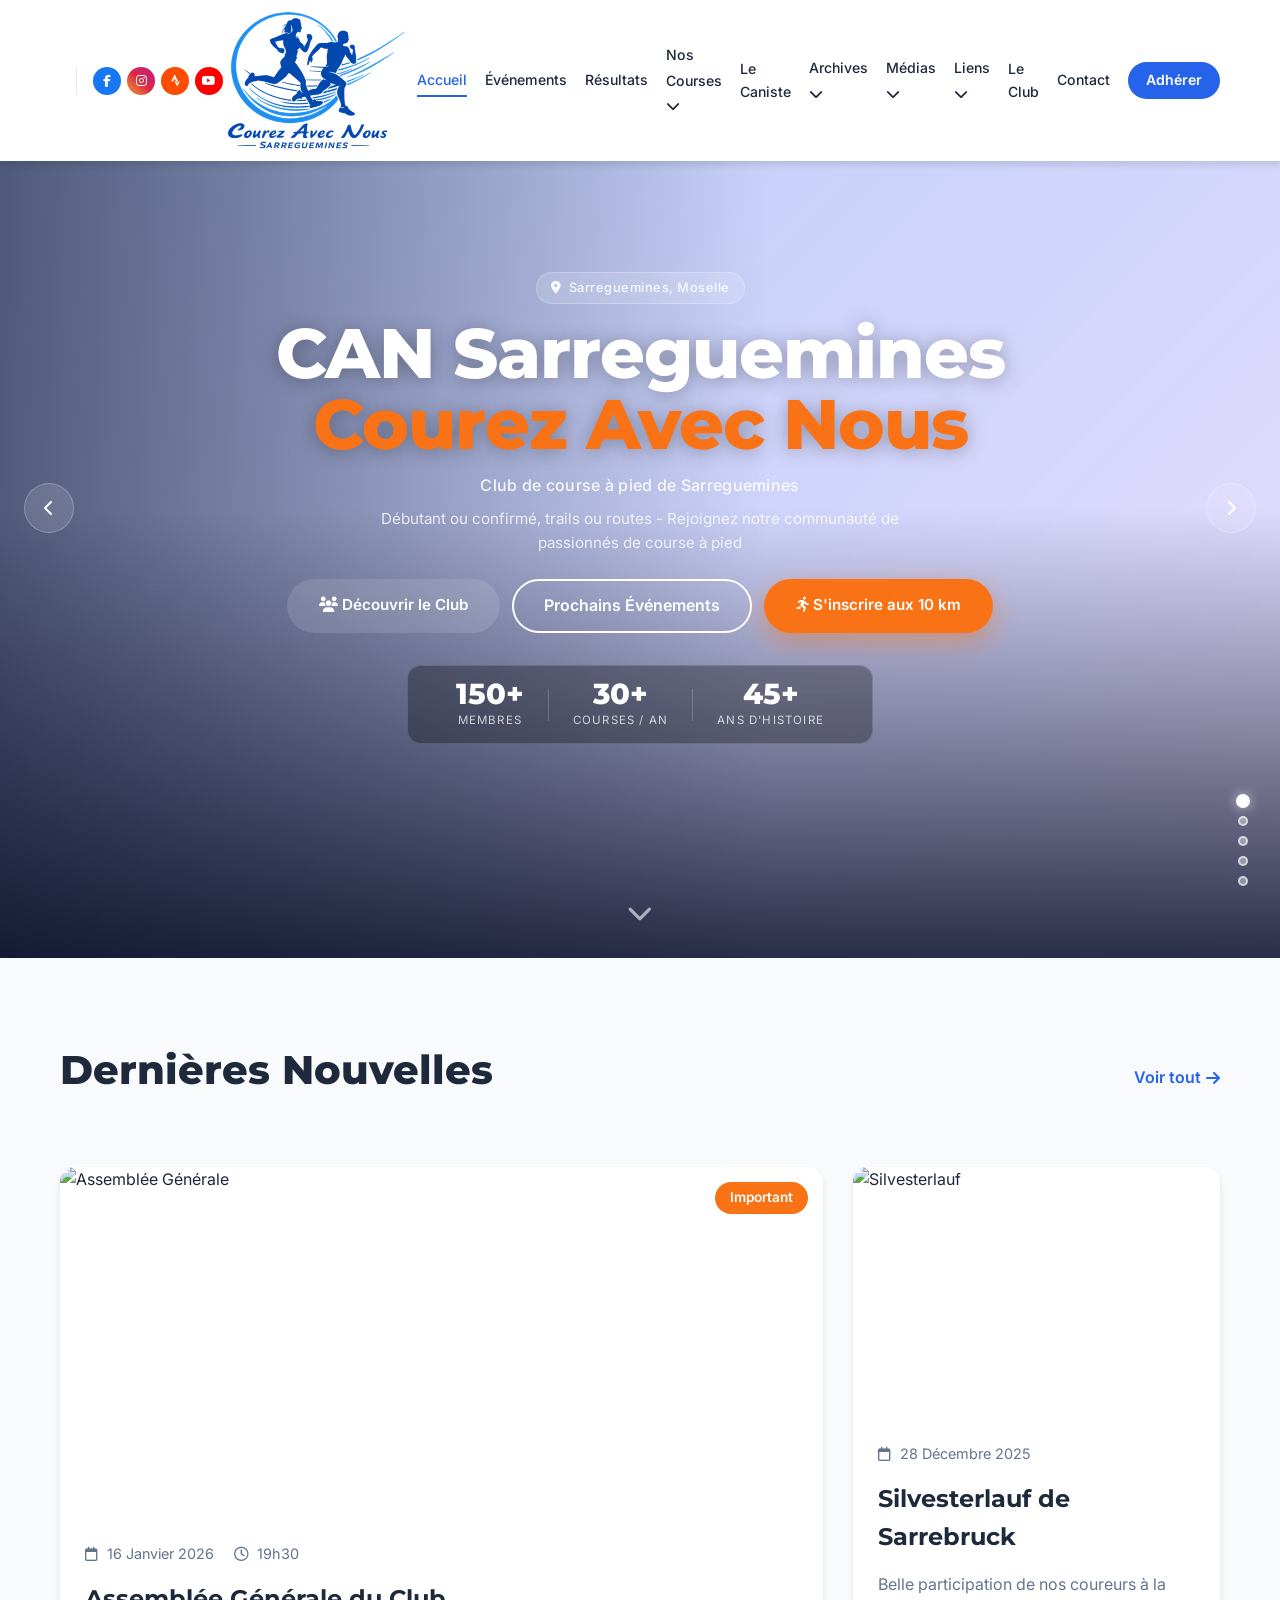
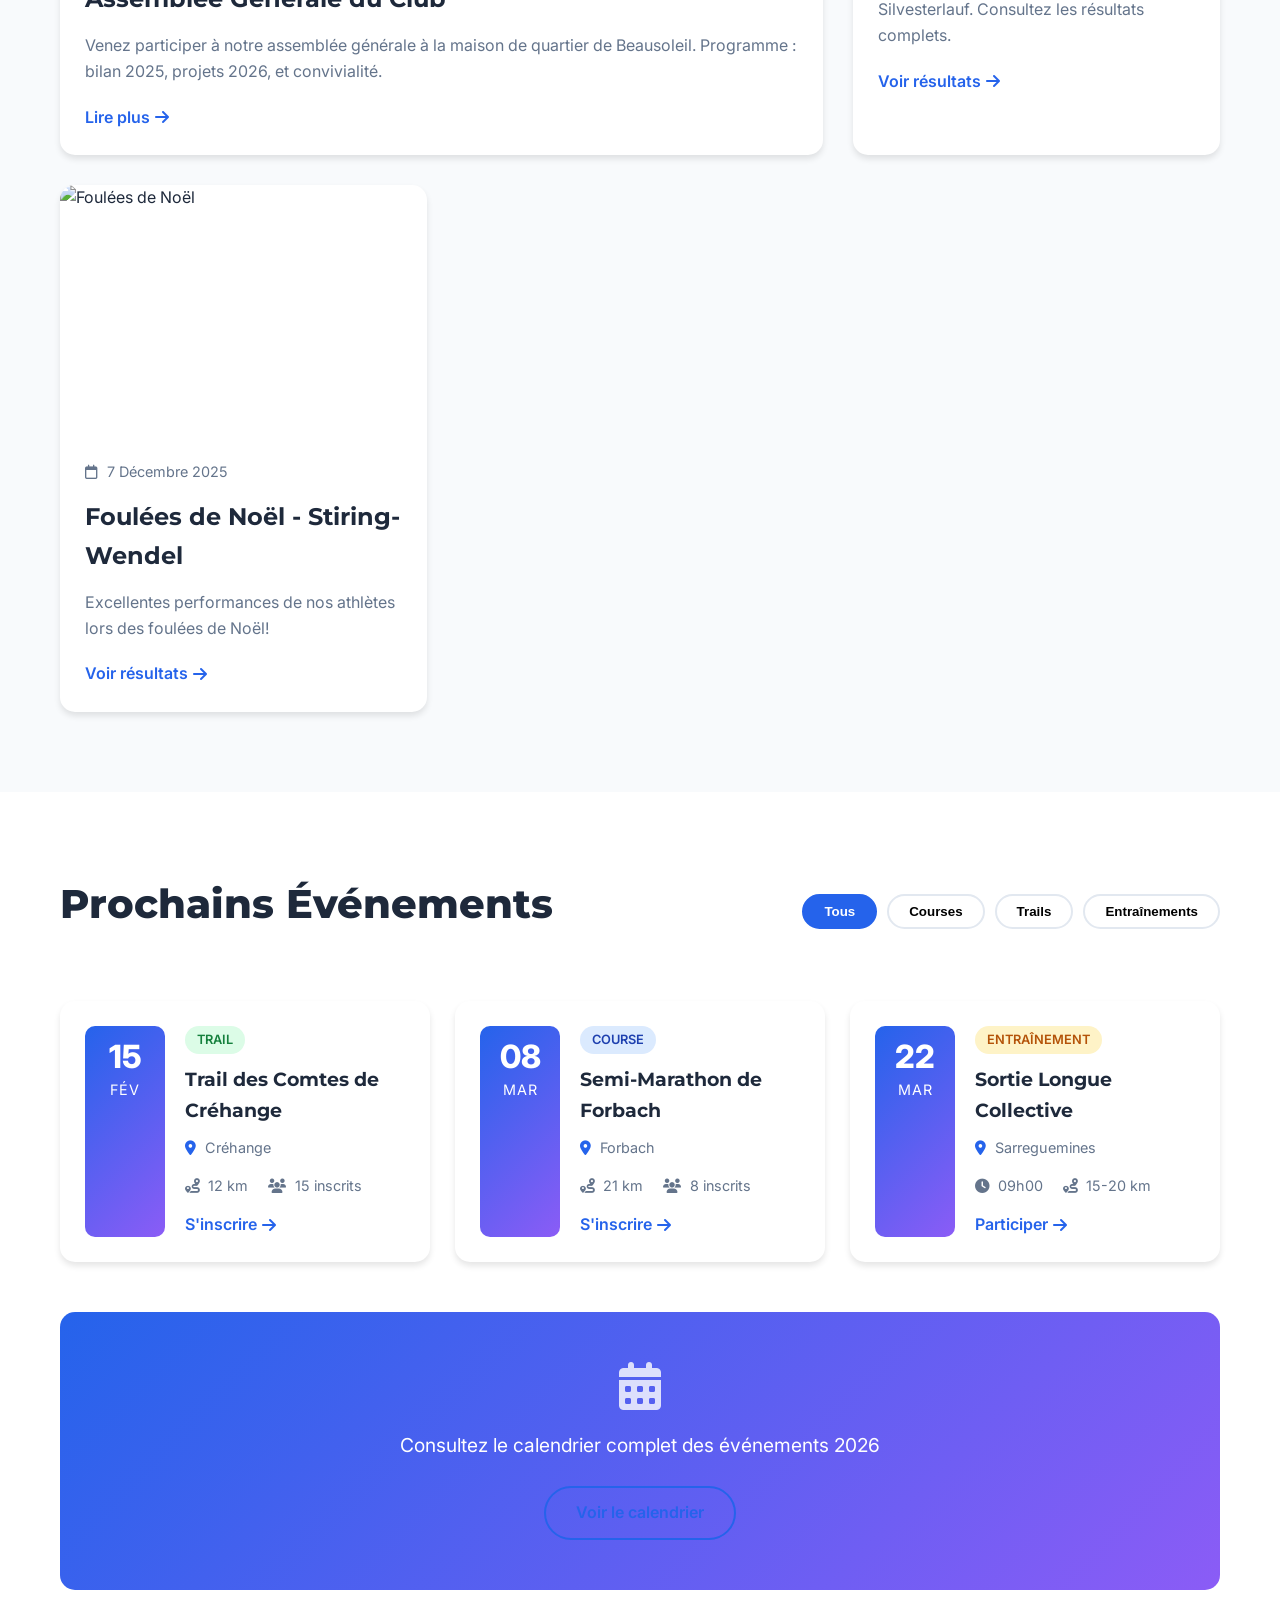
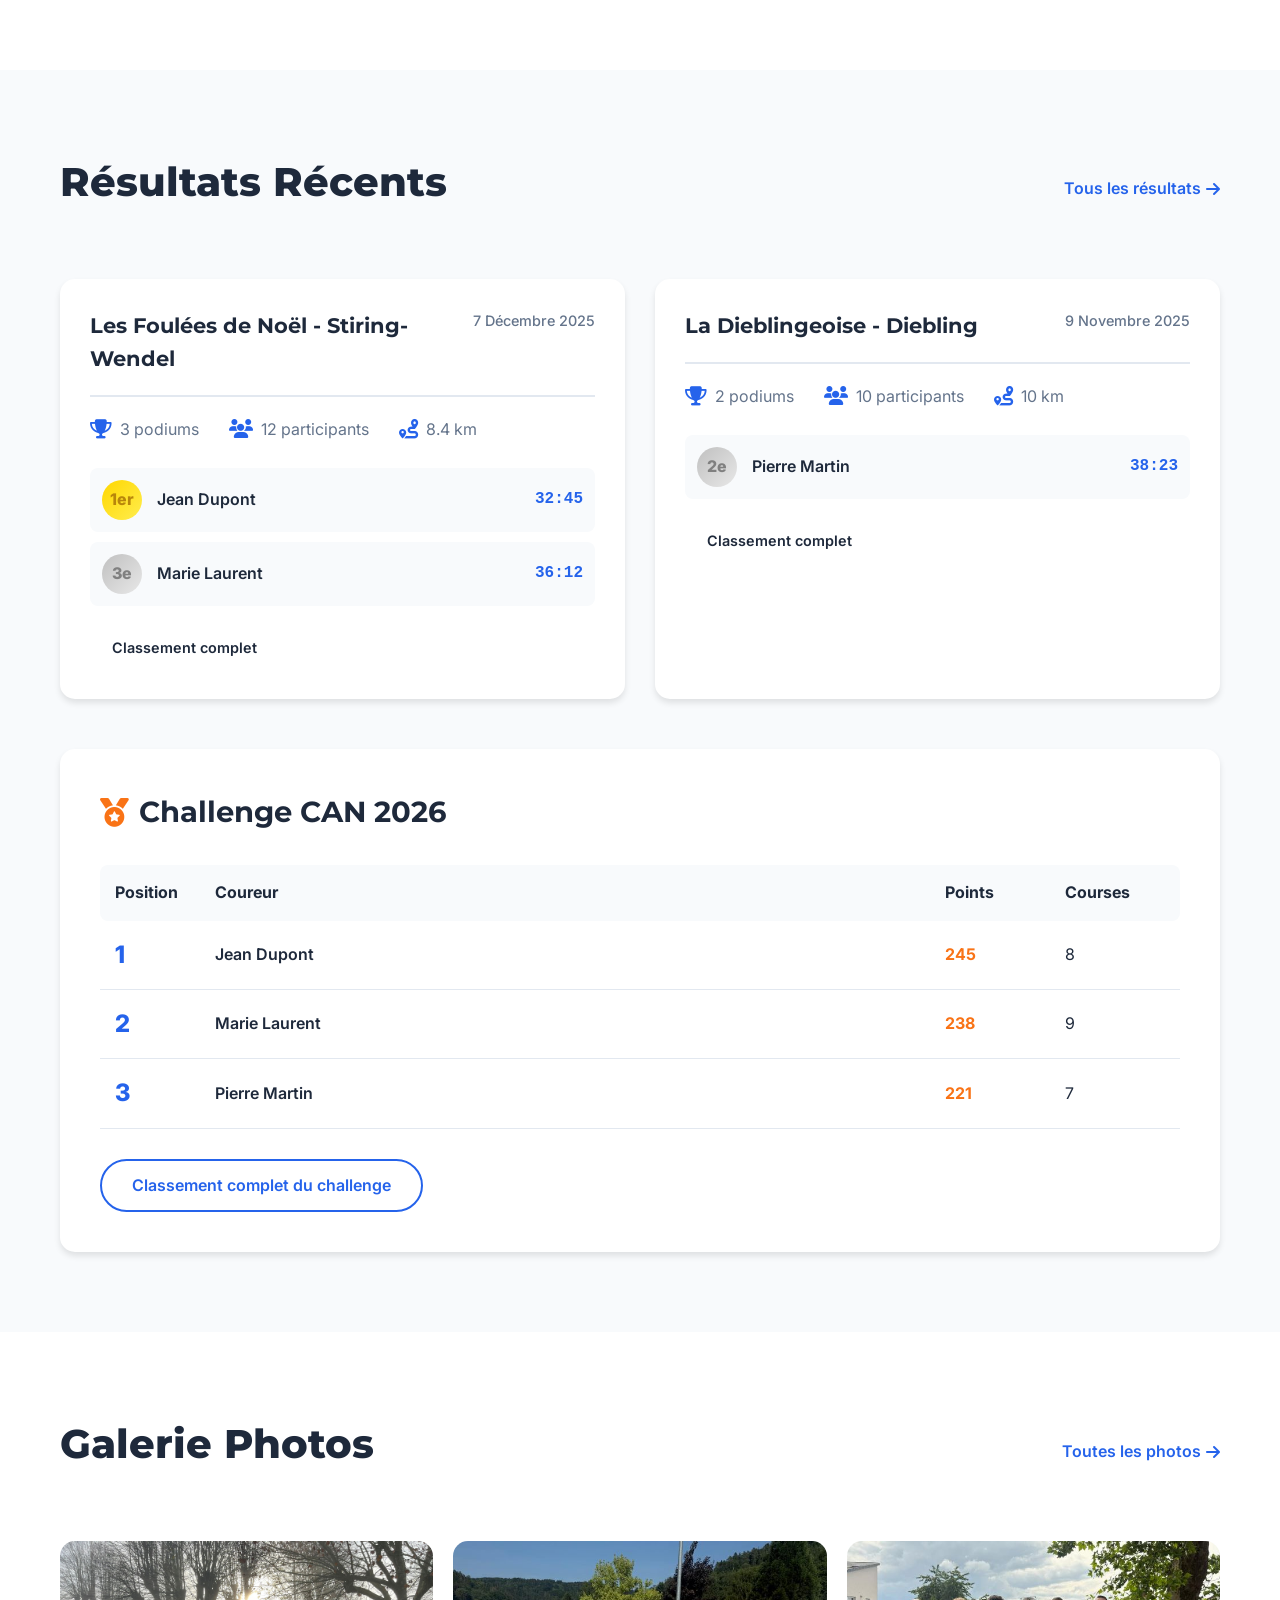
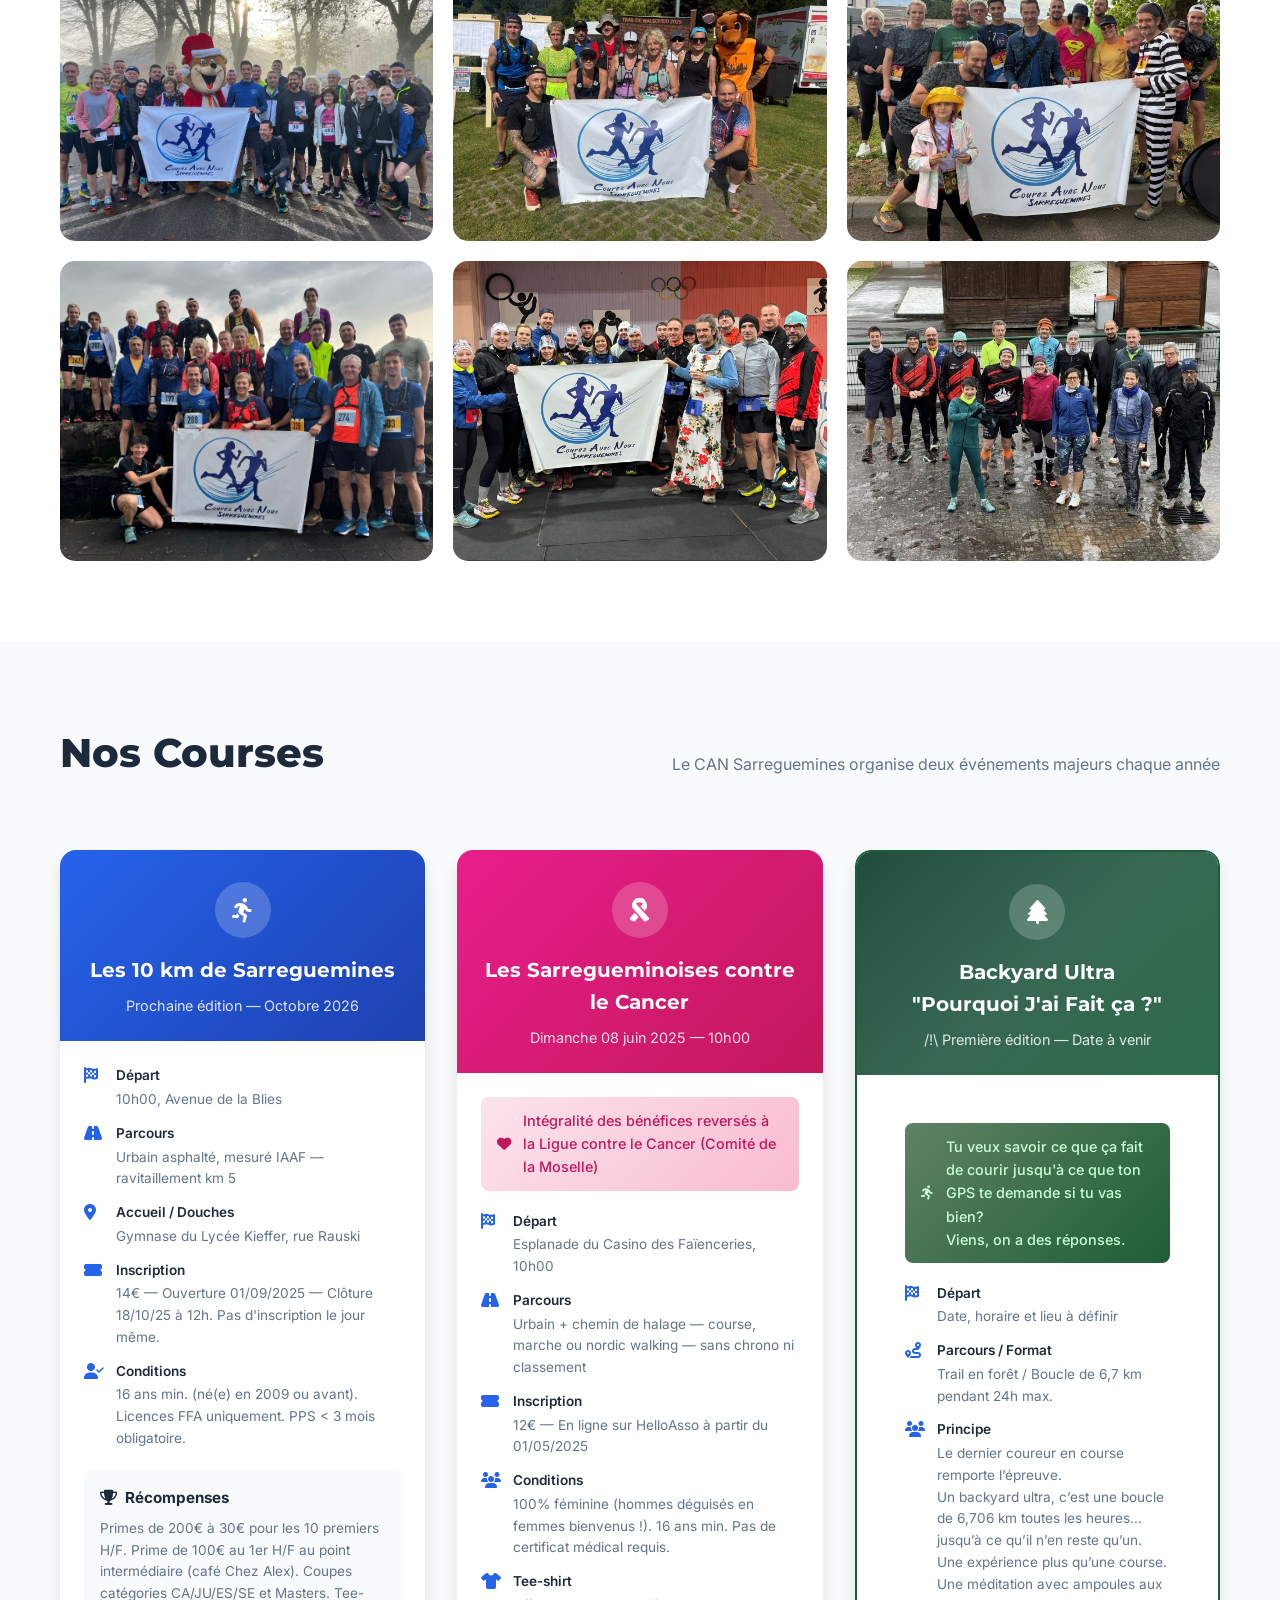
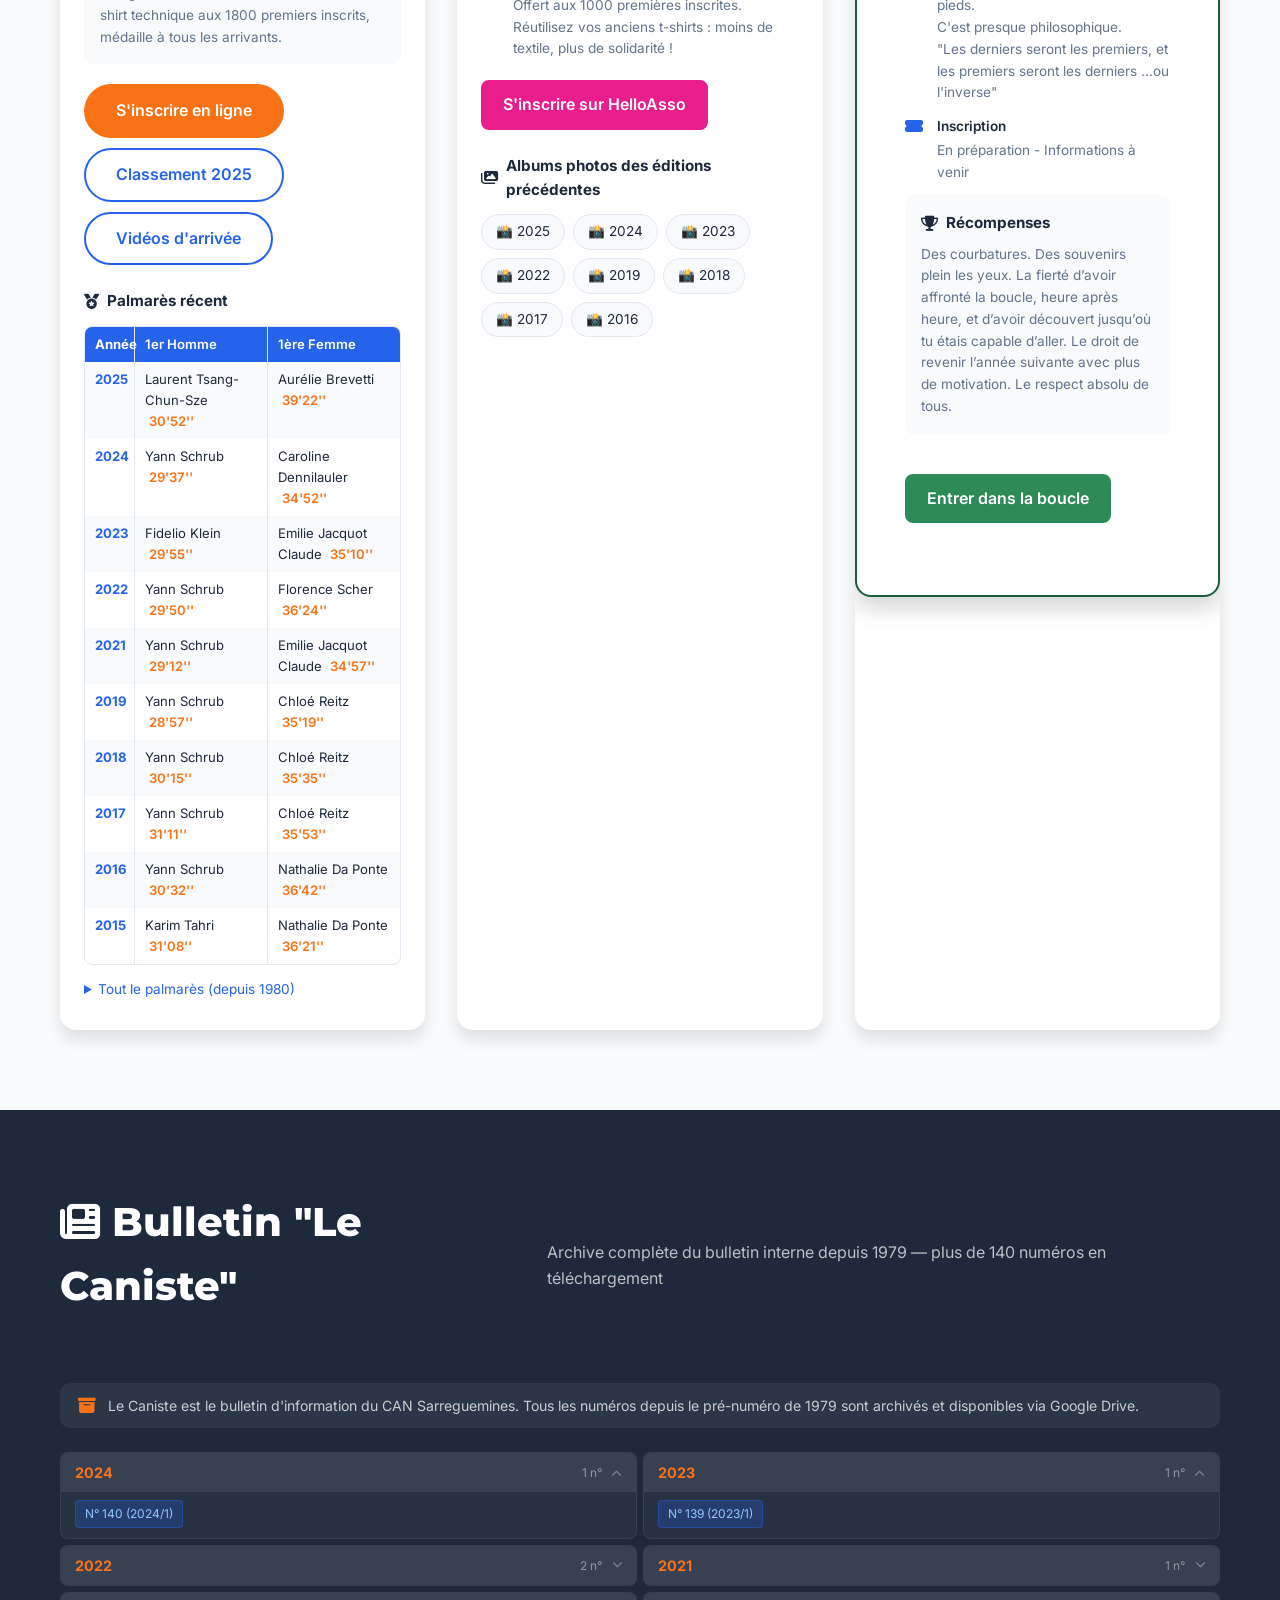
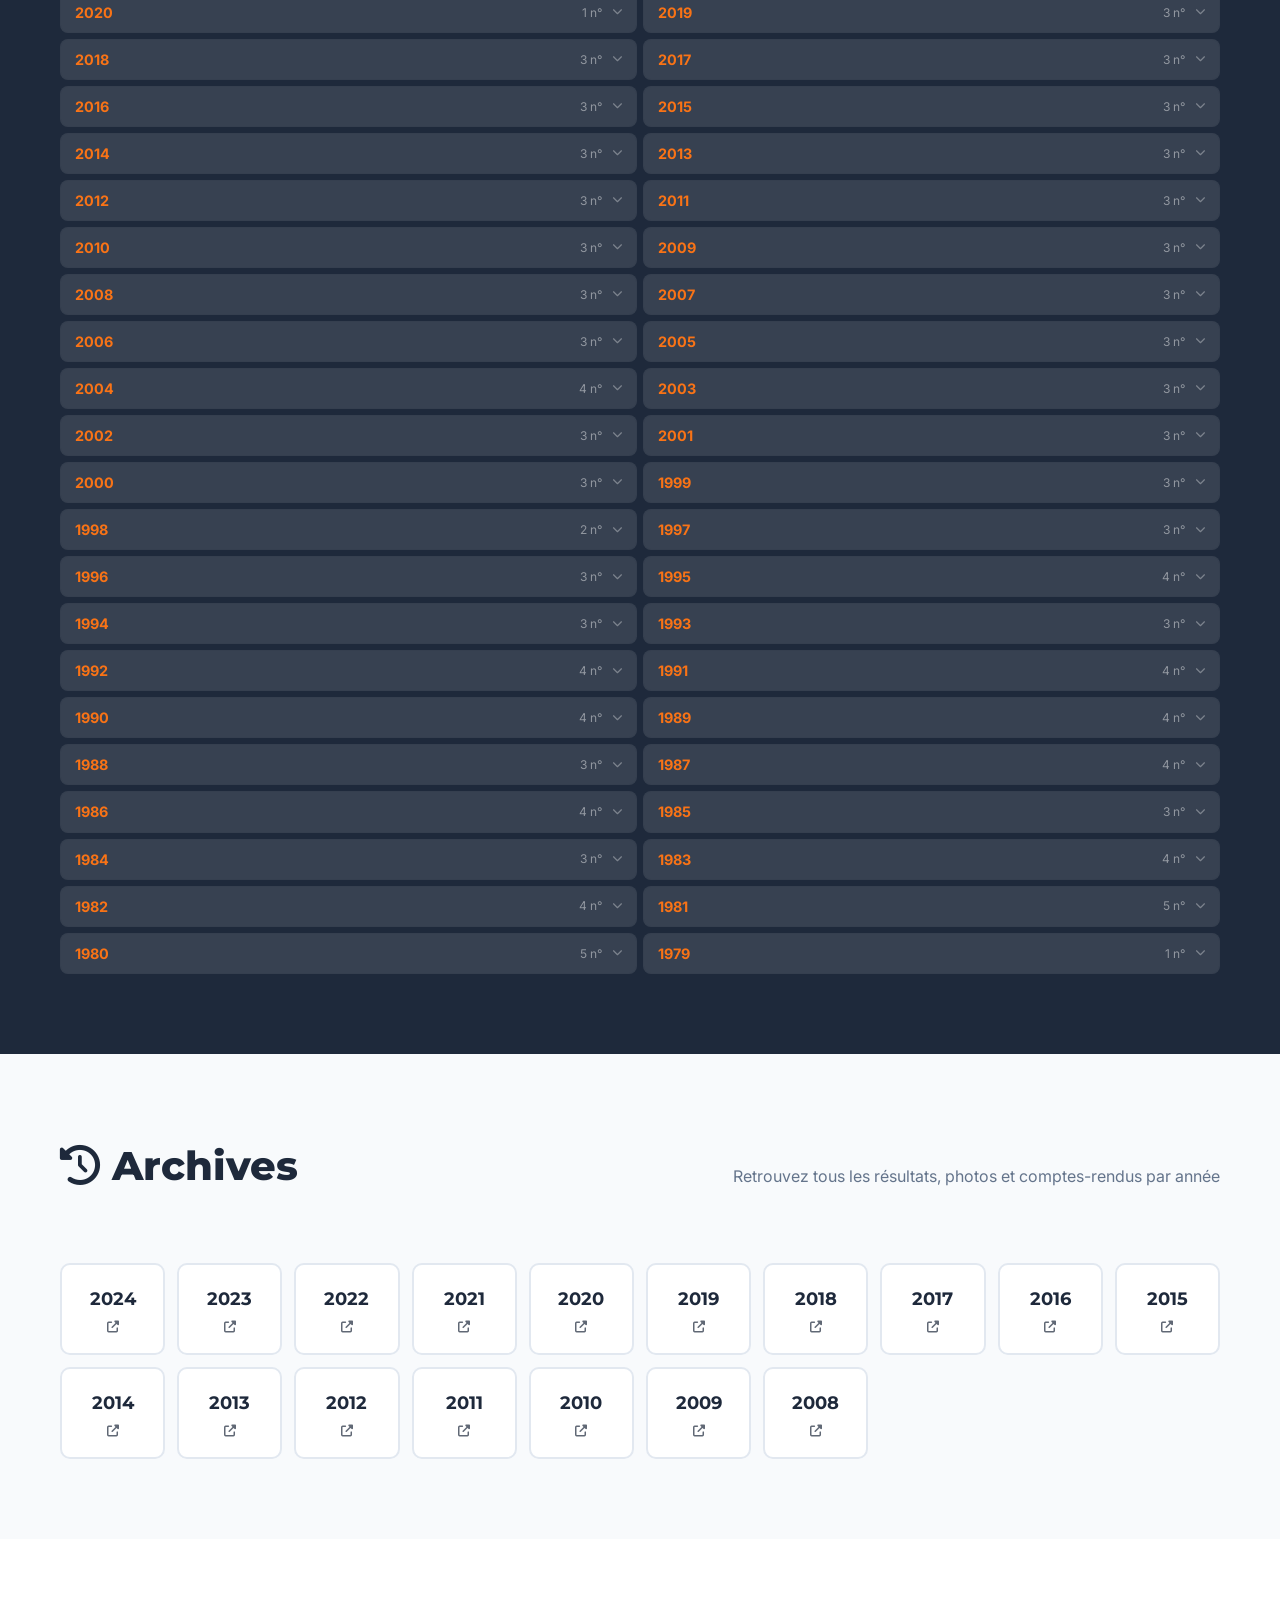
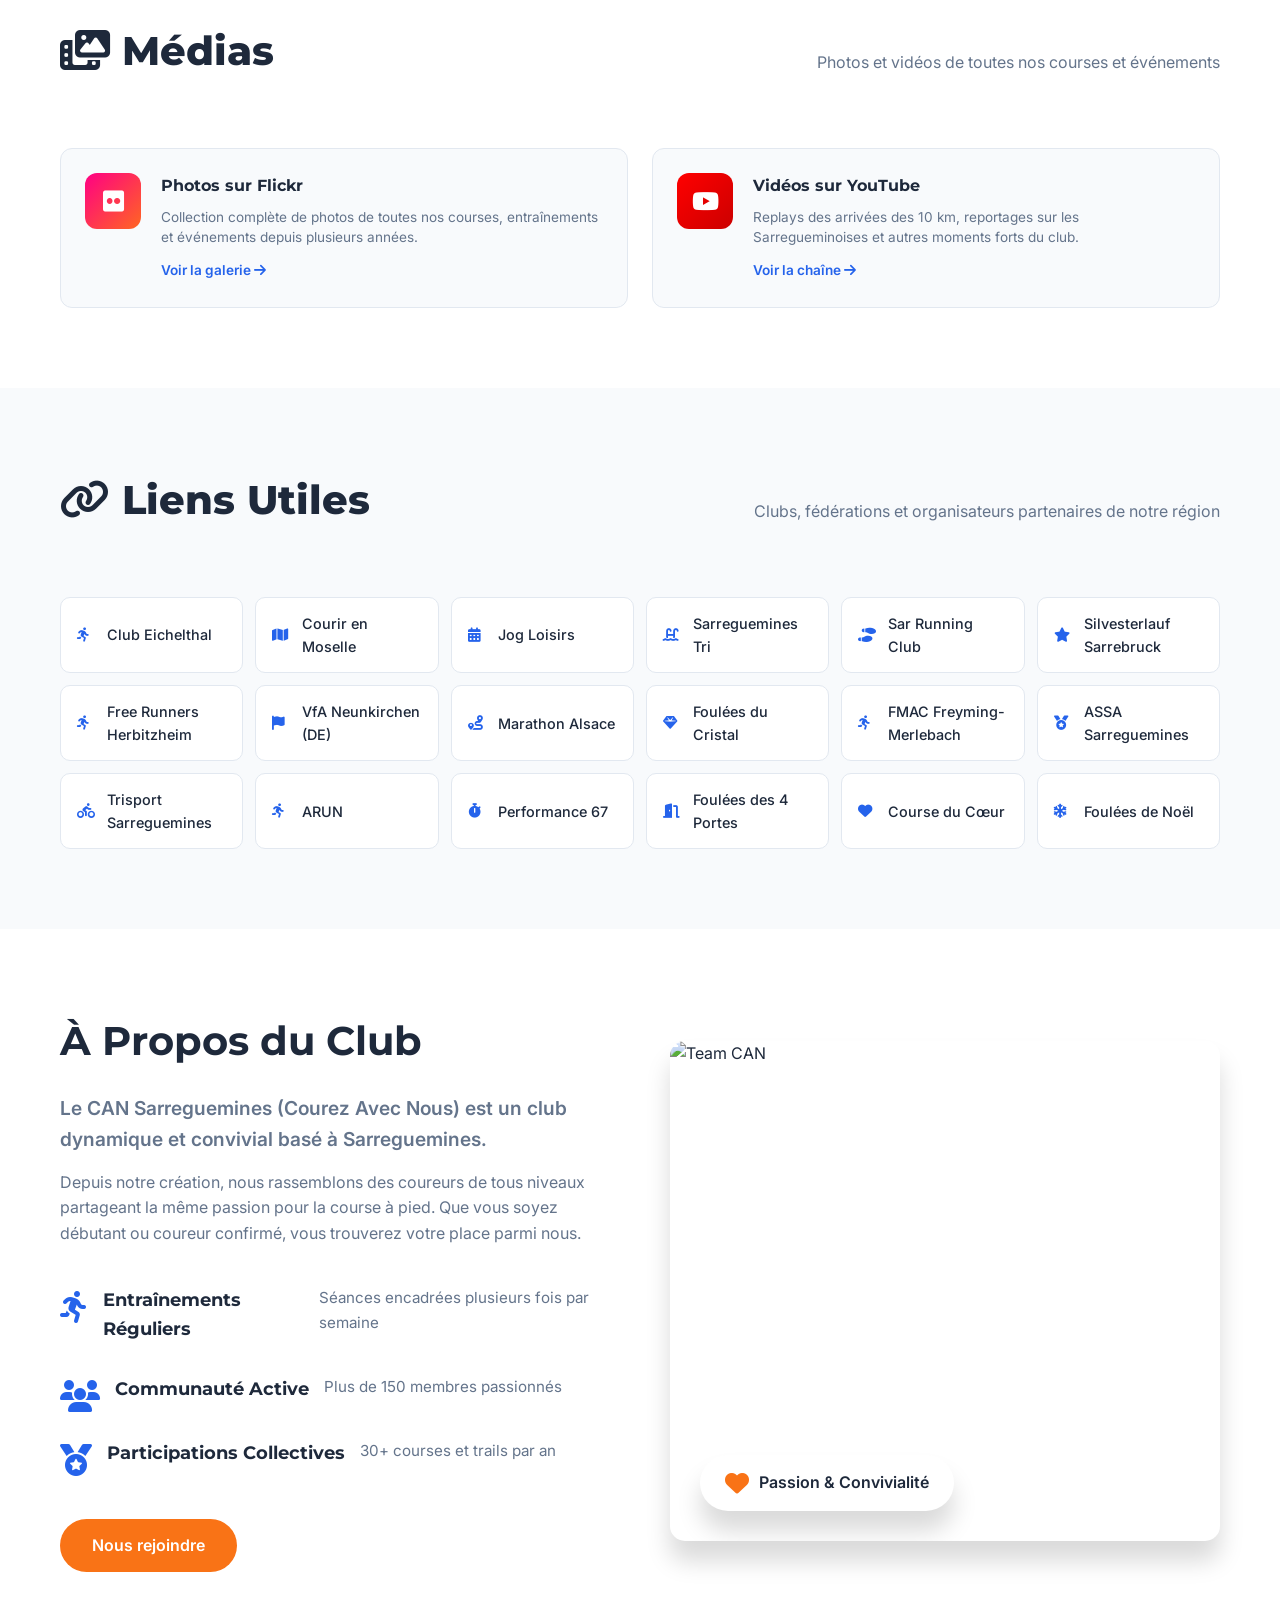
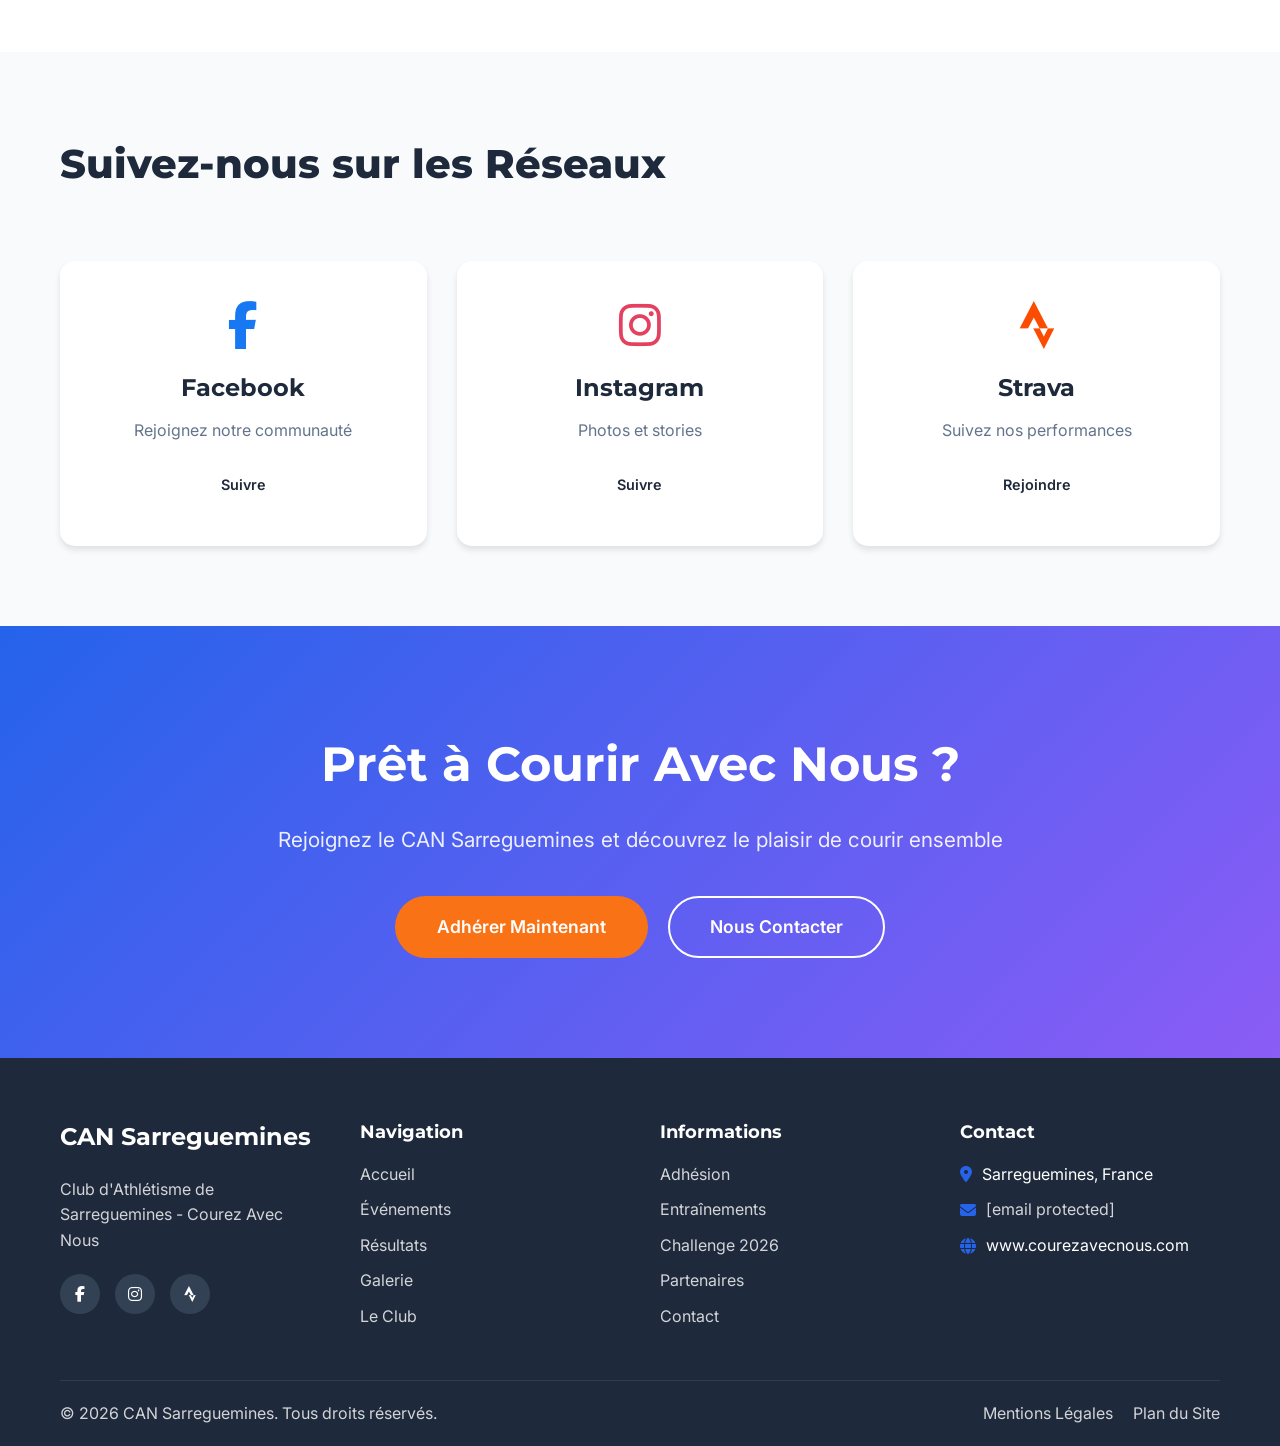
==== commit 14d5863d: "Add files via upload" ====
--- a/index.html
+++ b/index.html
@@ -82,11 +82,13 @@
 
         <!-- Carrousel de photos -->
         <div class="hero-slides" id="heroSlides">
-            <div class="hero-slide active" style="background-image: url('https://images.unsplash.com/photo-1571008887538-b36bb32f4571?w=1920&q=85&auto=format&fit=crop')"></div>
+            <!-- Trail montagne - Alessio Soggetti, coureur alpin Zacup race -->
             <div class="hero-slide" style="background-image: url('https://images.unsplash.com/photo-1552674605-db6ffd4facb5?w=1920&q=85&auto=format&fit=crop')"></div>
             <div class="hero-slide" style="background-image: url('https://images.unsplash.com/photo-1476480862126-209bfaa8edc8?w=1920&q=85&auto=format&fit=crop')"></div>
             <div class="hero-slide" style="background-image: url('https://images.unsplash.com/photo-1532444458054-01a7dd3e9fca?w=1920&q=85&auto=format&fit=crop')"></div>
             <div class="hero-slide" style="background-image: url('https://images.unsplash.com/photo-1513593771513-7b58b6c4af38?w=1920&q=85&auto=format&fit=crop')"></div>
+</div>
+</div>
         </div>
 
         <!-- Overlay dégradé -->
@@ -577,29 +579,37 @@
                 <!-- BACKYARD -->
                 <div class="course-card" id="backyard">
                 <div class="course-card backyard-special">
-                        <div class="course-header course-header-green">
+                    <div class="course-header course-header-green">
                         <div class="course-icon"><i class="fas fa-tree"></i></div>
-                        <h3>Backyard Ultra - Pourquoi J’ai Fait Ça ?</h3>
+                        <h3>Backyard Ultra <br> "Pourquoi J'ai Fait ça ?"</h3>
                         <p class="course-edition"> /!\ Première édition — Date à venir</p>
                     </div>
                     <div class="course-body">
-                    <div class="course-info-grid">
+                        <div class="course-body">
+                        <div class="course-banner-green">
+                            <i class="fas fa-person-running"></i><span>Tu veux savoir ce que ça fait de courir jusqu'à ce que ton GPS te demande si tu vas bien? <br> Viens, on a des réponses.</span>
+                        </div>
+                            <div class="course-info-grid">
                             <div class="course-info-item">
                                 <i class="fas fa-flag-checkered"></i>
-                                <div><strong>Départ</strong><span>Horaire et lieu à définir</span></div>
+                                <div><strong>Départ</strong><span>Date, horaire et lieu à définir</span></div>
                             </div>
                             <div class="course-info-item">
                                 <i class="fas fa-route"></i>
-                                <div><strong>Format</strong><span>Boucle de 6,7 km pendant 24h max.</span></div>
+                                <div><strong>Parcours / Format</strong><span>Trail en forêt / Boucle de 6,7 km pendant 24h max.</span></div>
                             </div>
                             <div class="course-info-item">
                                 <i class="fas fa-users"></i>
-                                <div><strong>Principe</strong><span>Le dernier coureur en course remporte l’épreuve. <br> Un backyard ultra, c’est une boucle de 6,706 km toutes les heures… <br>jusqu’à ce qu’il n’en reste qu’un. <br> Une expérience plus qu’une course.<br> Une méditation avec ampoules aux pieds.</span></div>
+                                <div><strong>Principe</strong><span>Le dernier coureur en course remporte l’épreuve. <br> Un backyard ultra, c’est une boucle de 6,706 km toutes les heures… <br>jusqu’à ce qu’il n’en reste qu’un. <br> Une expérience plus qu’une course.<br> Une méditation avec ampoules aux pieds.<br>C'est presque philosophique.<br></i> "Les derniers seront les premiers, et les premiers seront les derniers ...ou l'inverse"</span></div>
                             </div>
                             <div class="course-info-item">
                                 <i class="fas fa-ticket-alt"></i>
                                 <div><strong>Inscription</strong><span>En préparation - Informations à venir</span></div>
                             </div>
+                            <div class="course-rewards">
+                                <h4><i class="fas fa-trophy"></i> Récompenses</h4>
+                            <p>Des courbatures. Des souvenirs plein les yeux. La  fierté d’avoir affronté la boucle, heure après heure, et d’avoir découvert jusqu’où tu étais capable d’aller. Le droit de revenir l’année suivante avec plus de motivation. Le respect absolu de tous.</p>
+                        </div>
                         </div>
                             <div class="course-actions">
                                 <!--<a href="#" class="btn btn-primary">Bientôt disponible</a>-->
--- a/styles.css
+++ b/styles.css
@@ -152,7 +152,17 @@
 .nav-social-yt:hover     { background: #cc0000; }
 
 @media (max-width: 768px) {
-    .nav-social { display: none; }
+    .nav-social { display: -webkit-box; }
+    .nav-logo {
+        font-size: 1rem;
+        gap: 6px;
+    }
+    .nav-logo i {
+        font-size: 2rem;
+    }
+    .nav-container {
+        padding: 8px 14px;
+    }
 }
 .nav-link {
     font-weight: 500;
@@ -287,7 +297,7 @@
 
 .hero-title {
     font-family: var(--font-primary);
-    font-size: clamp(2.2rem, 5.5vw, 3.8rem);
+    font-size: clamp(2.2rem, 5.5vw, 4.7rem);
     font-weight: 800;
     line-height: 1.0;
     margin-bottom: 14px;
@@ -297,7 +307,8 @@
 }
 
 .hero-title-accent {
-    color: var(--secondary-color);
+   color: var(--secondary-color);
+   /*color: rgba(43, 74, 100, 0.96);*/
     display: block;
 }
 
@@ -1522,11 +1533,11 @@
 }
 .courses-grid {
     display: grid;
-    grid-template-columns: 1fr 1fr;
+    grid-template-columns: repeat(auto-fit, minmax(300px, 1fr));
     gap: 32px;
 }
 @media (max-width: 900px) {
-    .courses-grid { grid-template-columns: 1fr; }
+.courses-grid { grid-template-columns: repeat(auto-fit, minmax(300px, 1fr)); }
 }
 .course-card {
     background: var(--white);
@@ -1615,6 +1626,17 @@
     margin-bottom: 20px;
     display: flex; align-items: center; gap: 12px;
     color: #c2185b;
+    font-size: 0.9rem;
+    font-weight: 500;
+}    
+.course-banner-green {
+    background: linear-gradient(135deg, #608165, #1d5e36);
+    border-radius: 8px;
+    padding: 12px 16px;
+    margin-bottom: 20px;
+    display: flex; align-items: center; gap: 12px;
+    background-color: #1e5c32;
+    color: #c8ffd4;
     font-size: 0.9rem;
     font-weight: 500;
 }
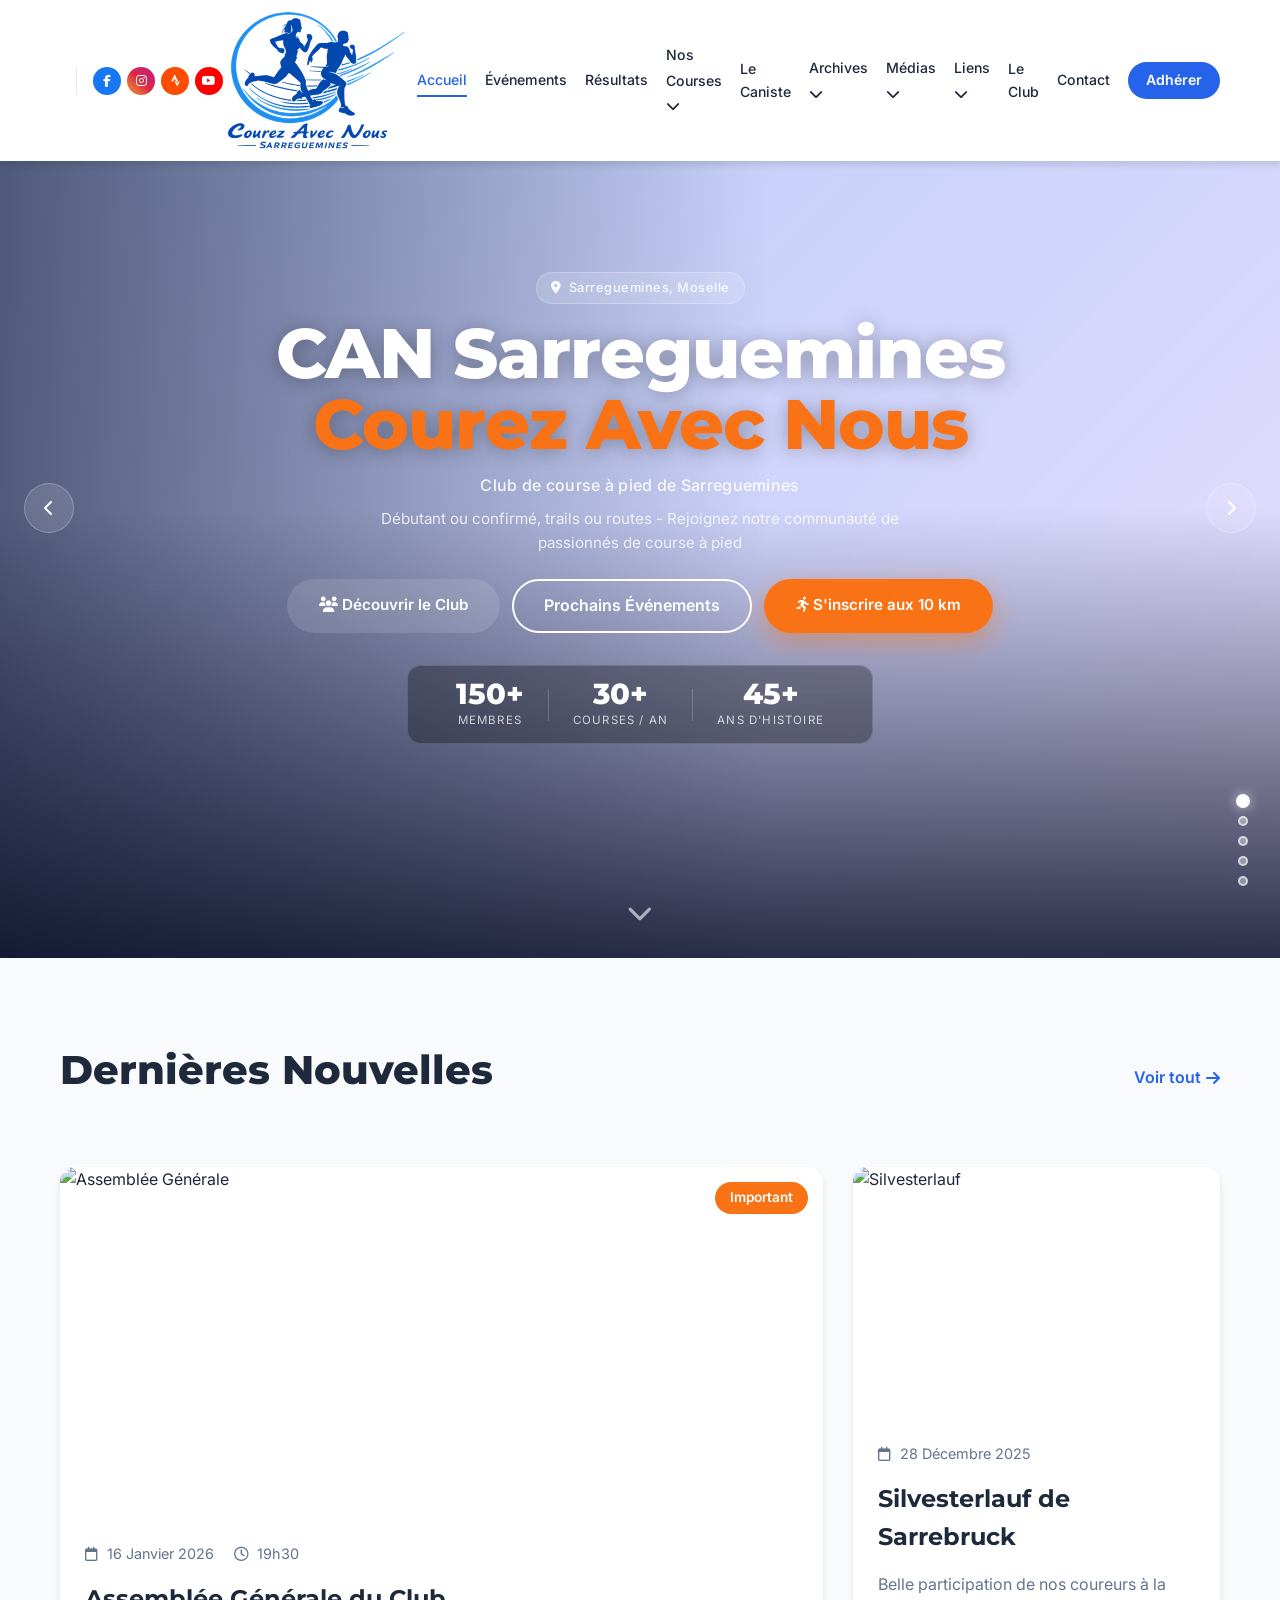
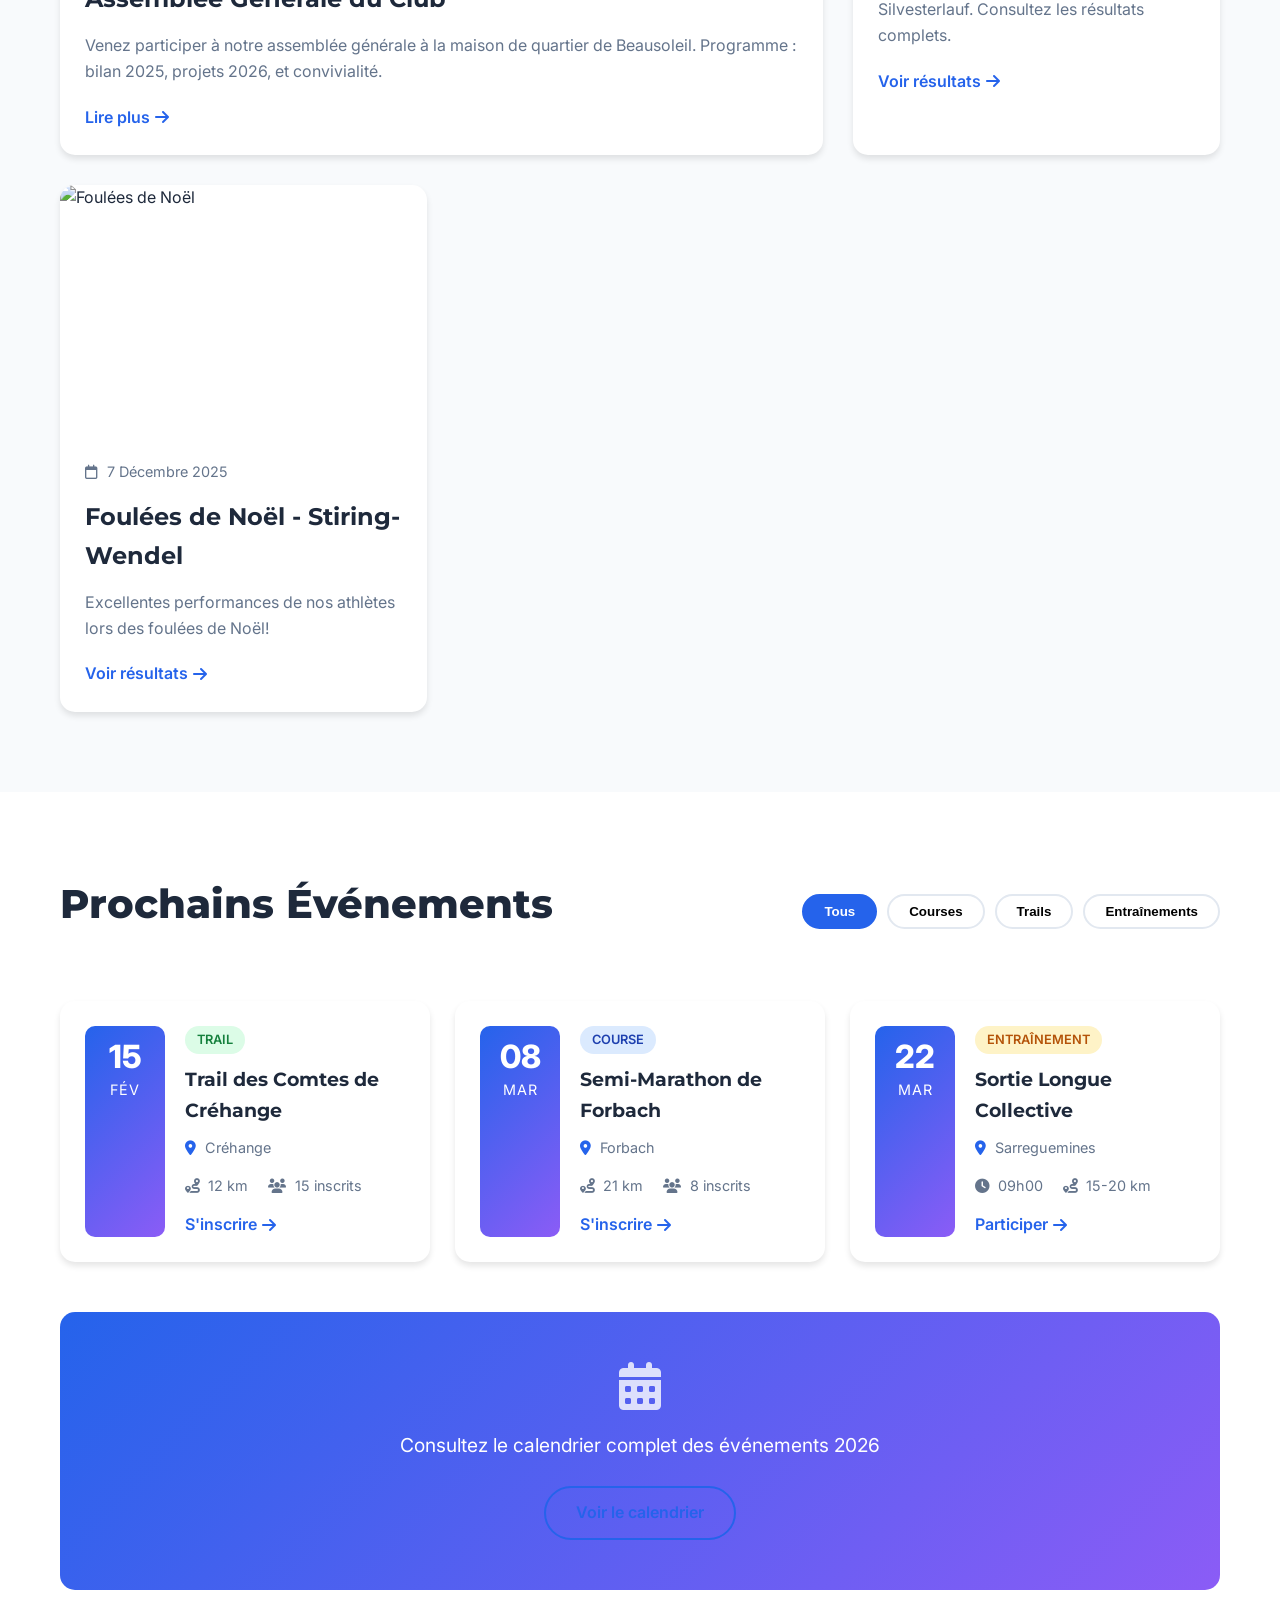
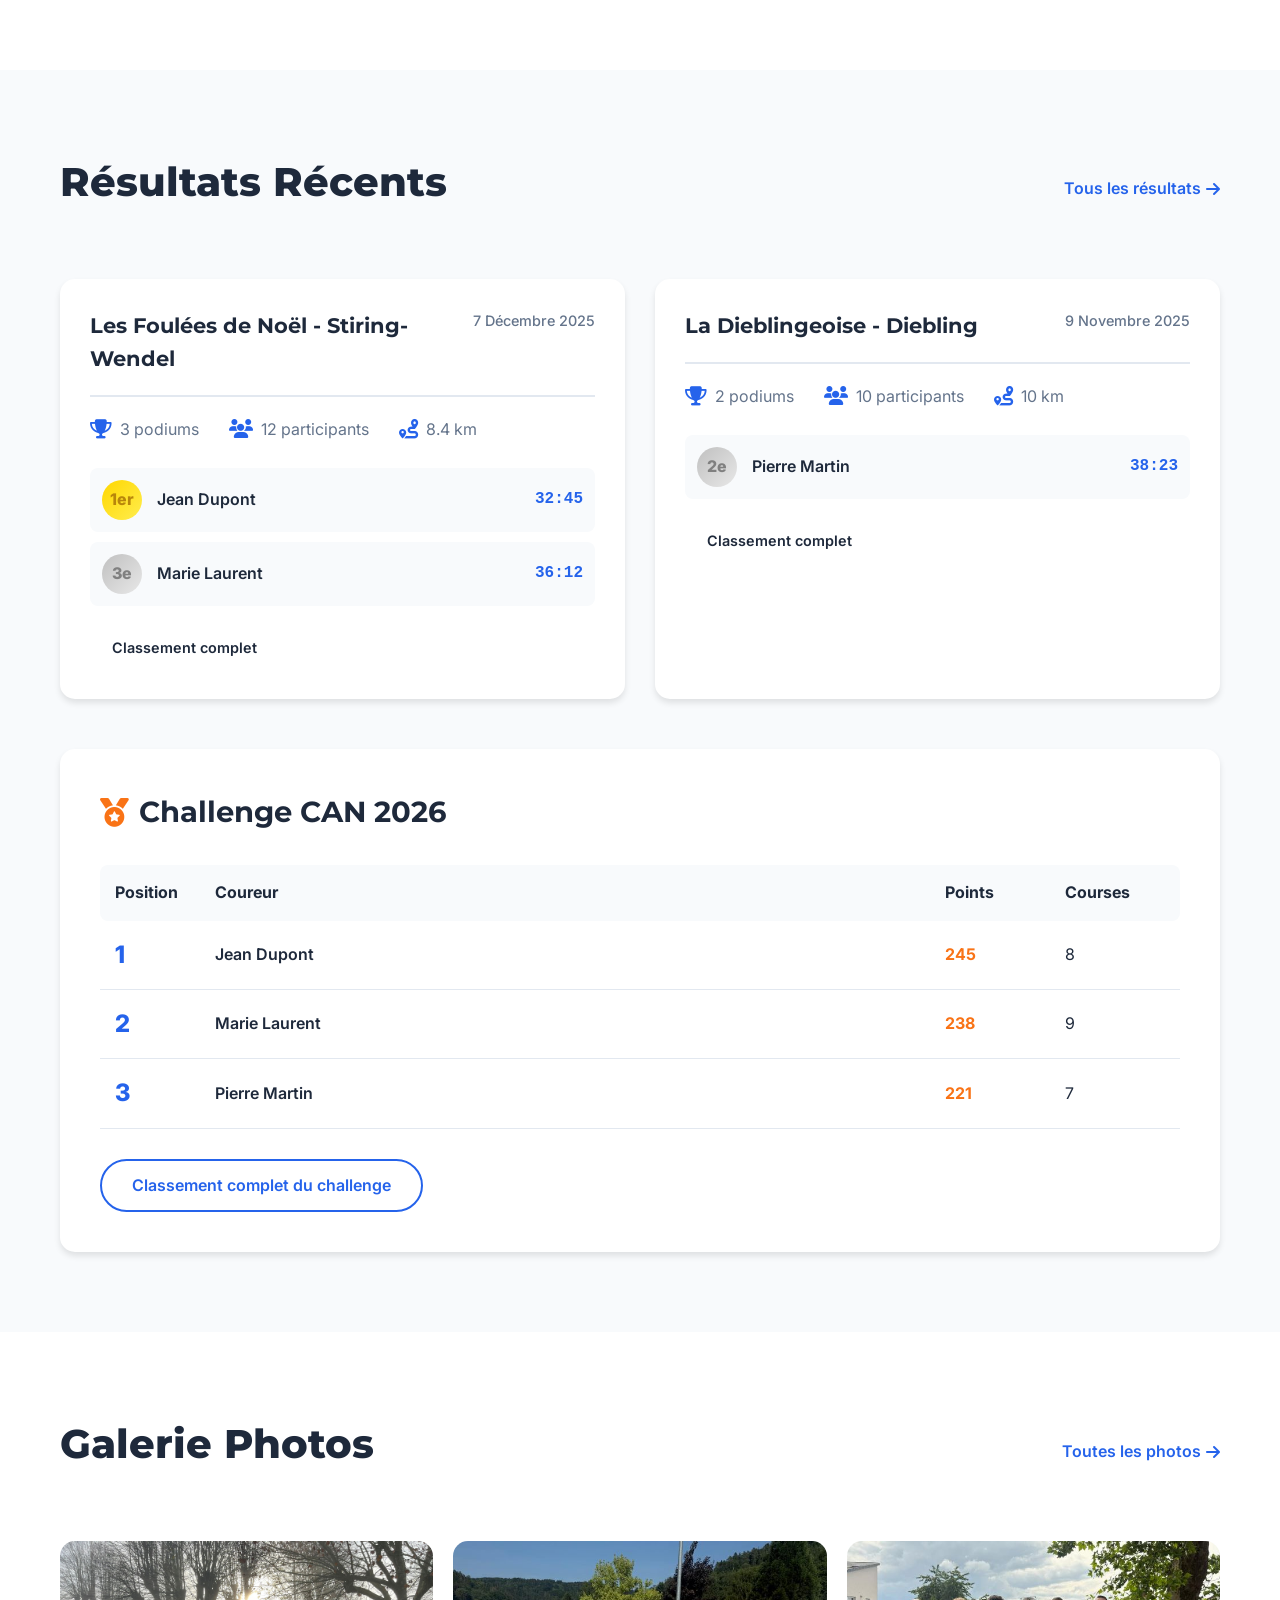
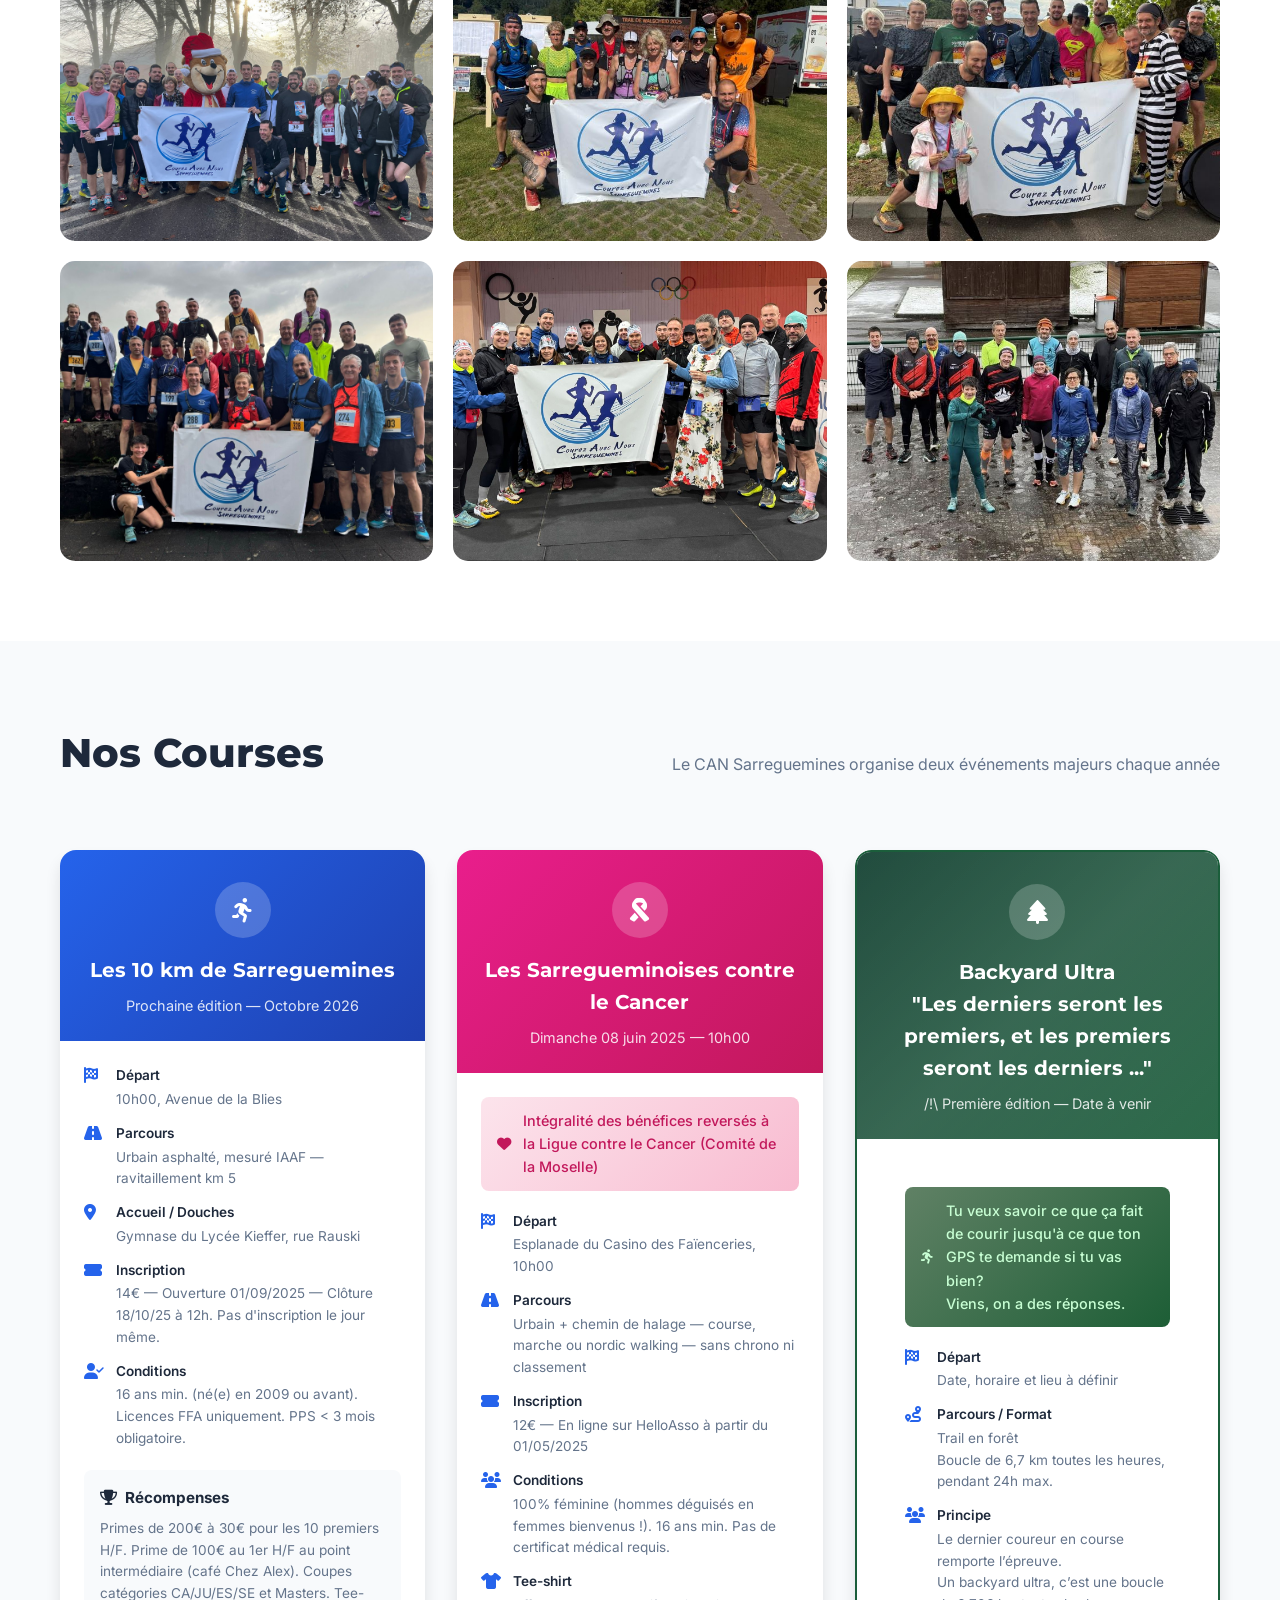
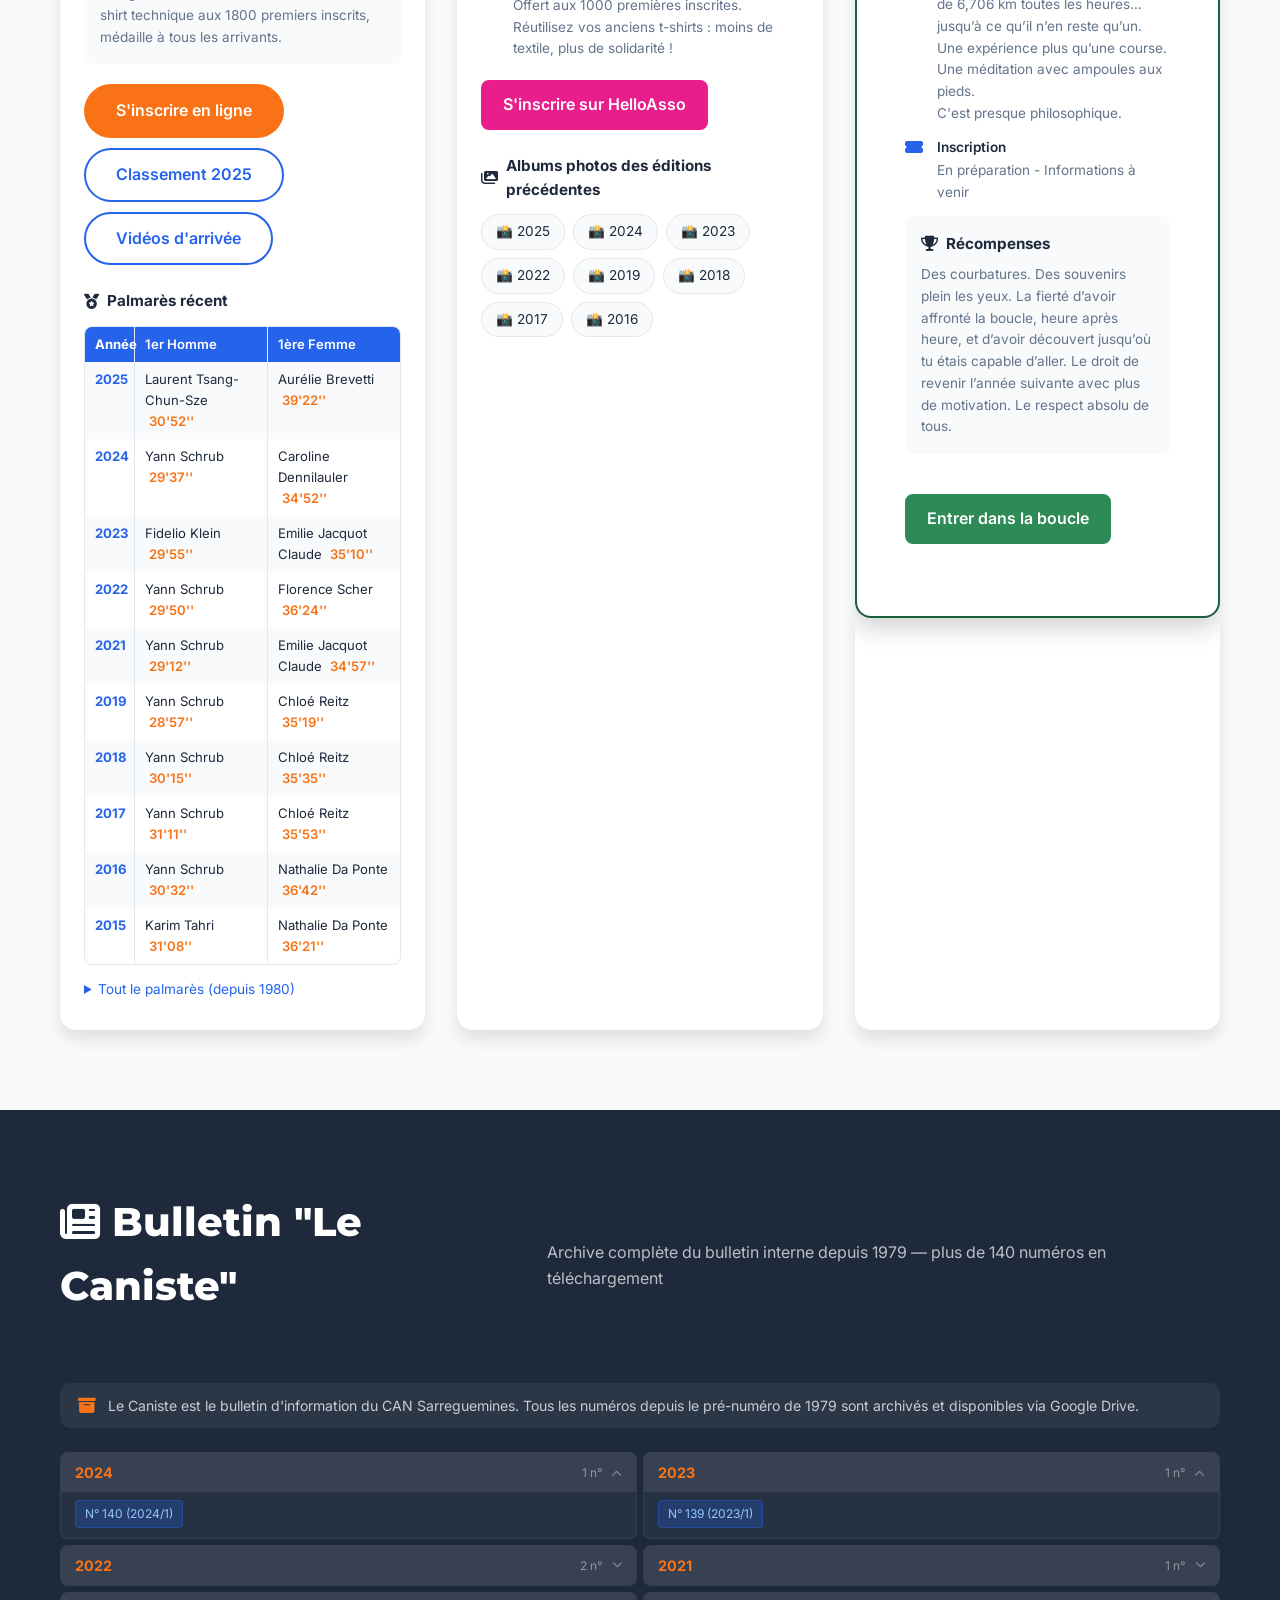
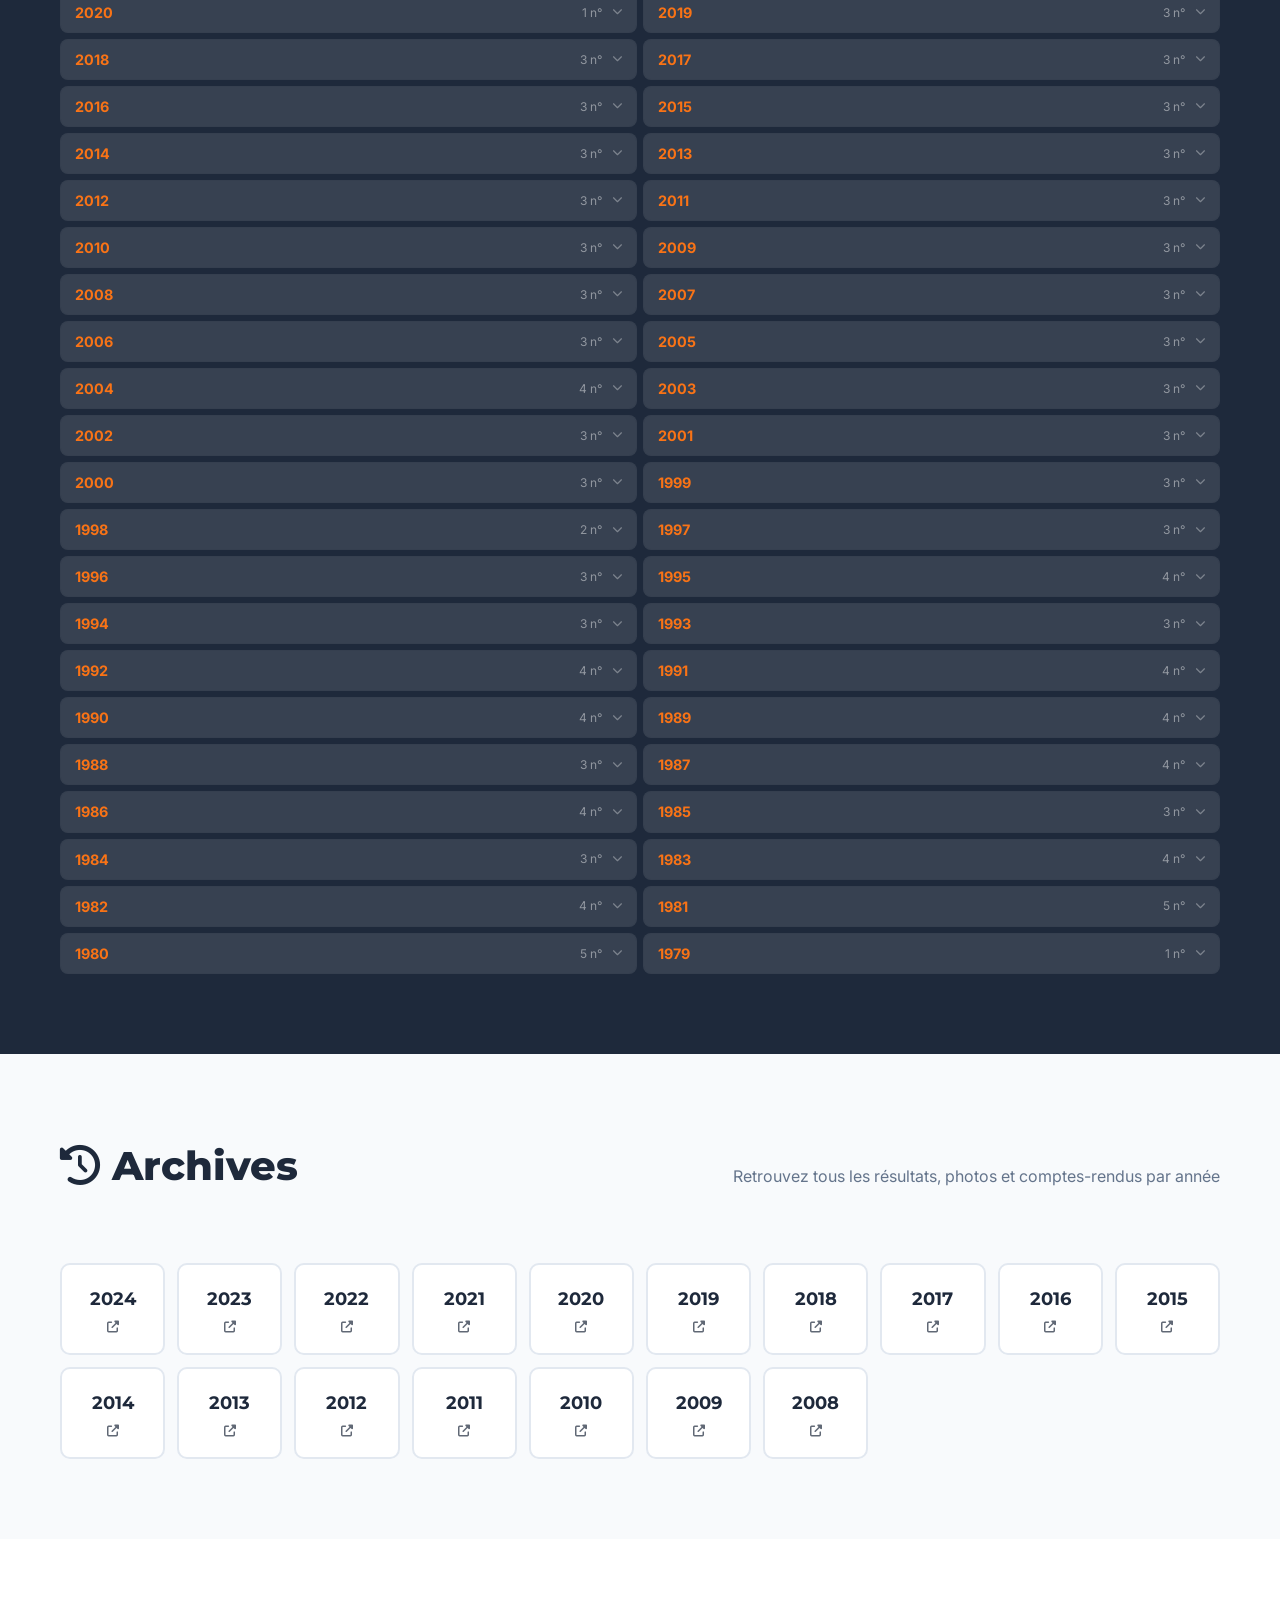
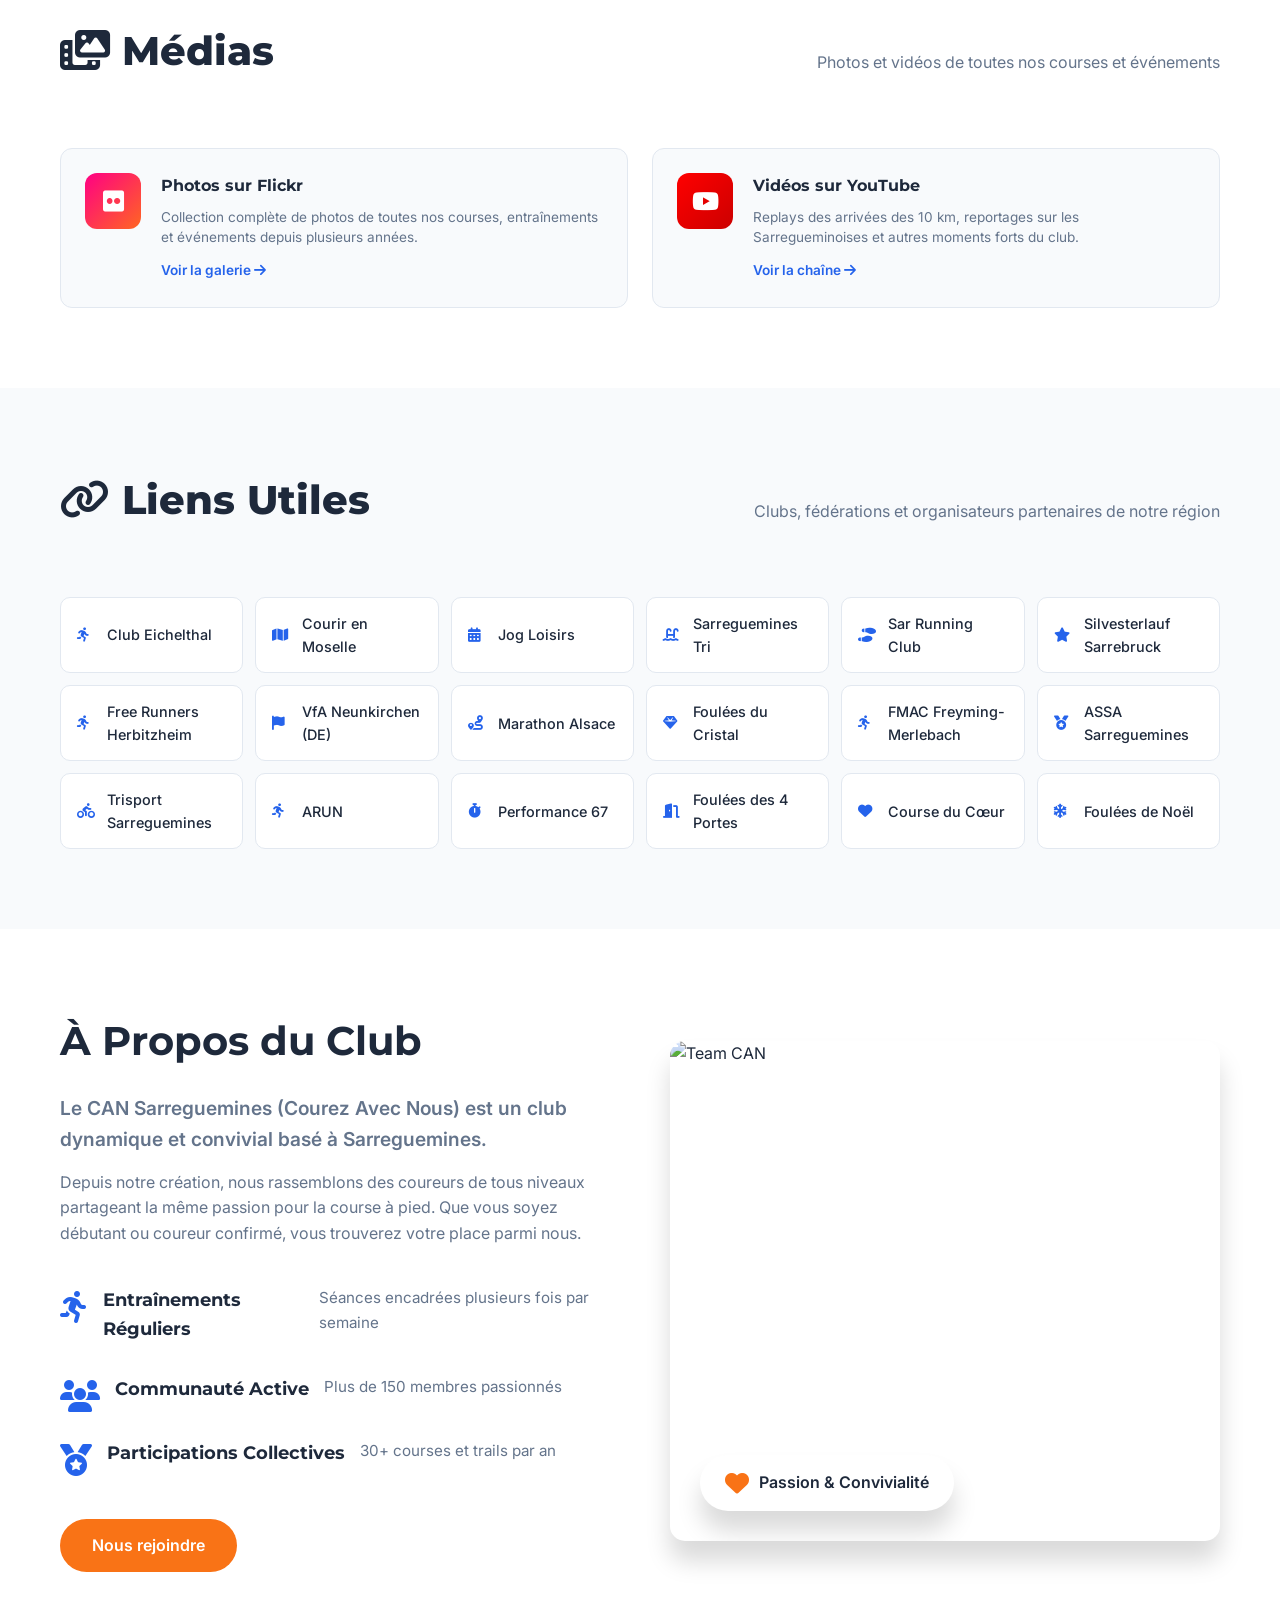
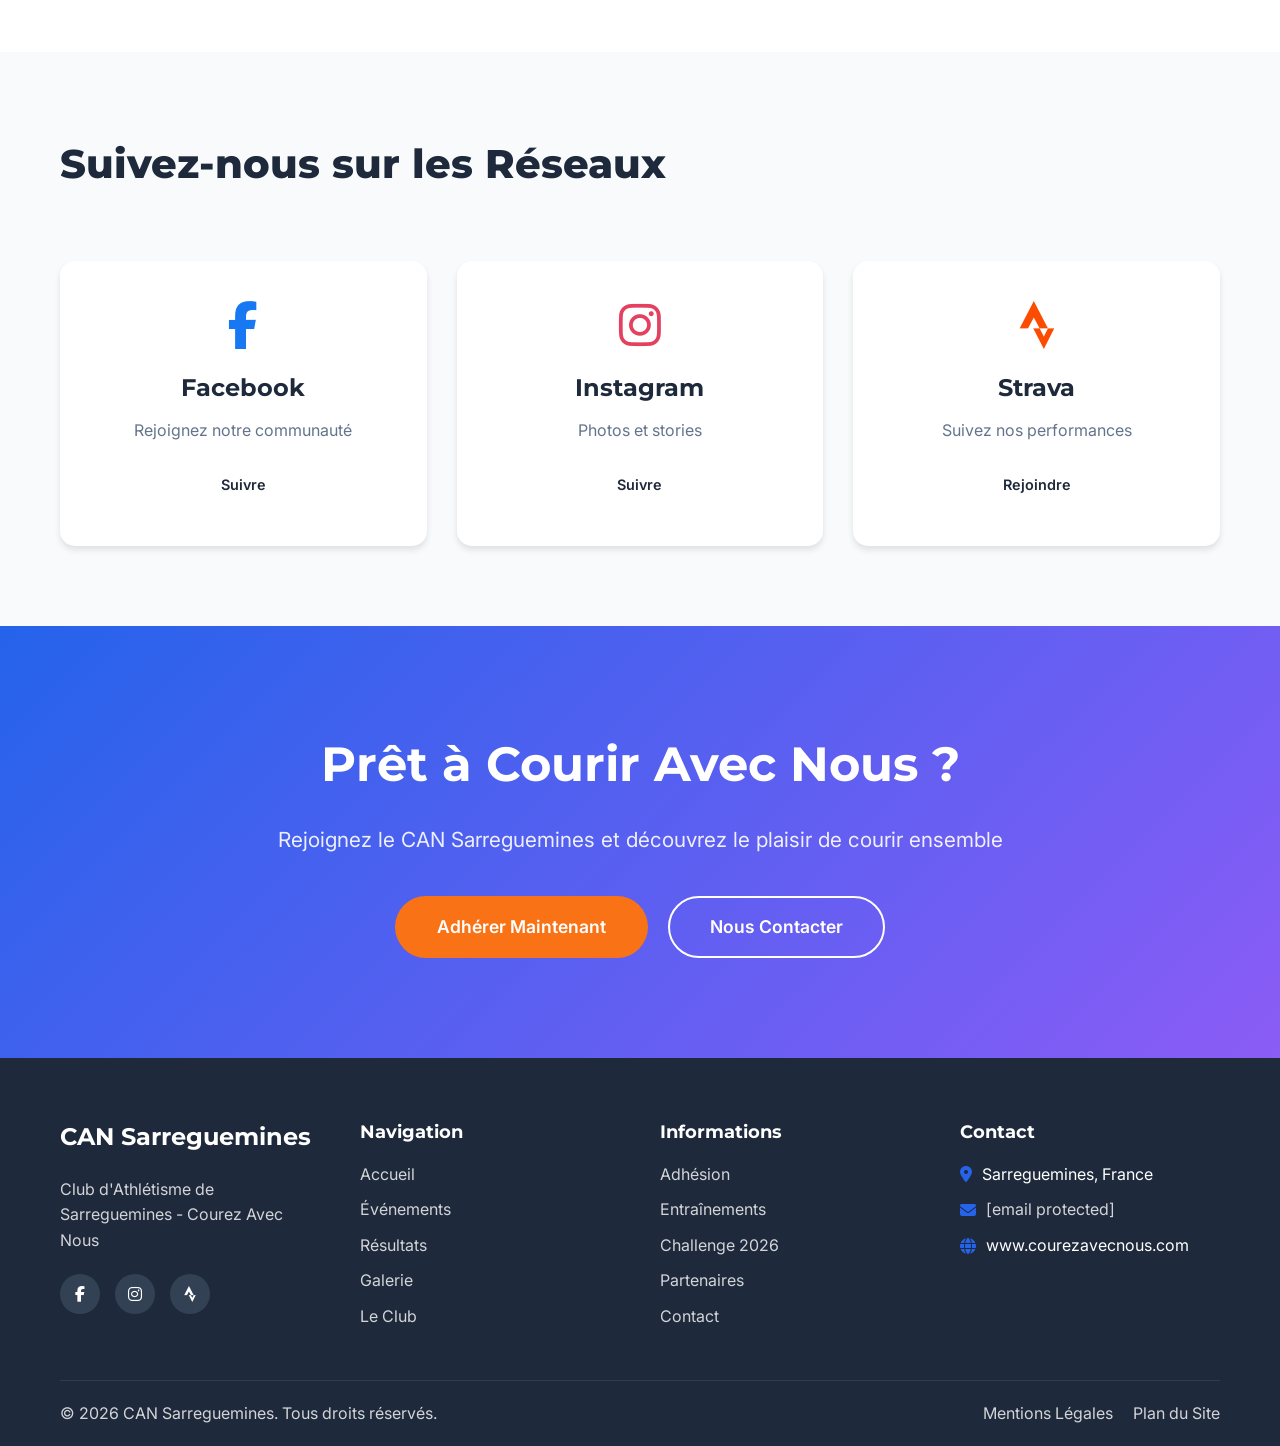
==== commit 8f7152b3: "Add files via upload" ====
--- a/index.html
+++ b/index.html
@@ -21,6 +21,11 @@
                 <a href="https://www.youtube.com/channel/UCToA7cgLOyE8D9TNn8tlWJQ" target="_blank" class="nav-social-link nav-social-yt" aria-label="YouTube">
                 <i class="fab fa-youtube"></i></a>
             </div>
+            <div class="hamburger" id="hamburger">
+                <span></span>
+                <span></span>
+                <span></span>
+            </div>
             <div class="nav-logo">
                 <img src="images/Logo CAN.png" alt="Logo CAN">
             </div>
@@ -68,11 +73,6 @@
                 <a href="#club" class="nav-link">Le Club</a>
                 <a href="#contact" class="nav-link">Contact</a>
                 <a href="https://forms.registration4all.com/EventRegistration/Register_Sport_Event.aspx?EventID=220456" target="_blank" class="nav-btn">Adhérer</a>
-            </div>
-            <div class="hamburger" id="hamburger">
-                <span></span>
-                <span></span>
-                <span></span>
             </div>
         </div>
     </nav>
@@ -581,7 +581,7 @@
                 <div class="course-card backyard-special">
                     <div class="course-header course-header-green">
                         <div class="course-icon"><i class="fas fa-tree"></i></div>
-                        <h3>Backyard Ultra <br> "Pourquoi J'ai Fait ça ?"</h3>
+                        <h3>Backyard Ultra <br> "Les derniers seront les premiers, et les premiers seront les derniers ..."</h3>
                         <p class="course-edition"> /!\ Première édition — Date à venir</p>
                     </div>
                     <div class="course-body">
@@ -596,11 +596,11 @@
                             </div>
                             <div class="course-info-item">
                                 <i class="fas fa-route"></i>
-                                <div><strong>Parcours / Format</strong><span>Trail en forêt / Boucle de 6,7 km pendant 24h max.</span></div>
+                                <div><strong>Parcours / Format</strong><span>Trail en forêt <br> Boucle de 6,7 km toutes les heures, pendant 24h max.</span></div>
                             </div>
                             <div class="course-info-item">
                                 <i class="fas fa-users"></i>
-                                <div><strong>Principe</strong><span>Le dernier coureur en course remporte l’épreuve. <br> Un backyard ultra, c’est une boucle de 6,706 km toutes les heures… <br>jusqu’à ce qu’il n’en reste qu’un. <br> Une expérience plus qu’une course.<br> Une méditation avec ampoules aux pieds.<br>C'est presque philosophique.<br></i> "Les derniers seront les premiers, et les premiers seront les derniers ...ou l'inverse"</span></div>
+                                <div><strong>Principe</strong><span>Le dernier coureur en course remporte l’épreuve. <br> Un backyard ultra, c’est une boucle de 6,706 km toutes les heures… <br>jusqu’à ce qu’il n’en reste qu’un. <br> Une expérience plus qu’une course.<br> Une méditation avec ampoules aux pieds.<br>C'est presque philosophique.</span></div>
                             </div>
                             <div class="course-info-item">
                                 <i class="fas fa-ticket-alt"></i>
--- a/styles.css
+++ b/styles.css
@@ -152,16 +152,24 @@
 .nav-social-yt:hover     { background: #cc0000; }
 
 @media (max-width: 768px) {
-    .nav-social { display: -webkit-box; }
+    .nav-social { display: none; }
     .nav-logo {
-        font-size: 1rem;
+        font-size: 0.95rem;
         gap: 6px;
     }
+   .nav-logo {
+        font-size: 0.95rem;
+        gap: 6px;
+    }
     .nav-logo i {
-        font-size: 2rem;
+        font-size: 0.95rem;
+    }
+    .nav-logo img {
+        height: 26px;
+        width: auto;
     }
     .nav-container {
-        padding: 8px 14px;
+        padding: 6px 12px;
     }
 }
 .nav-link {
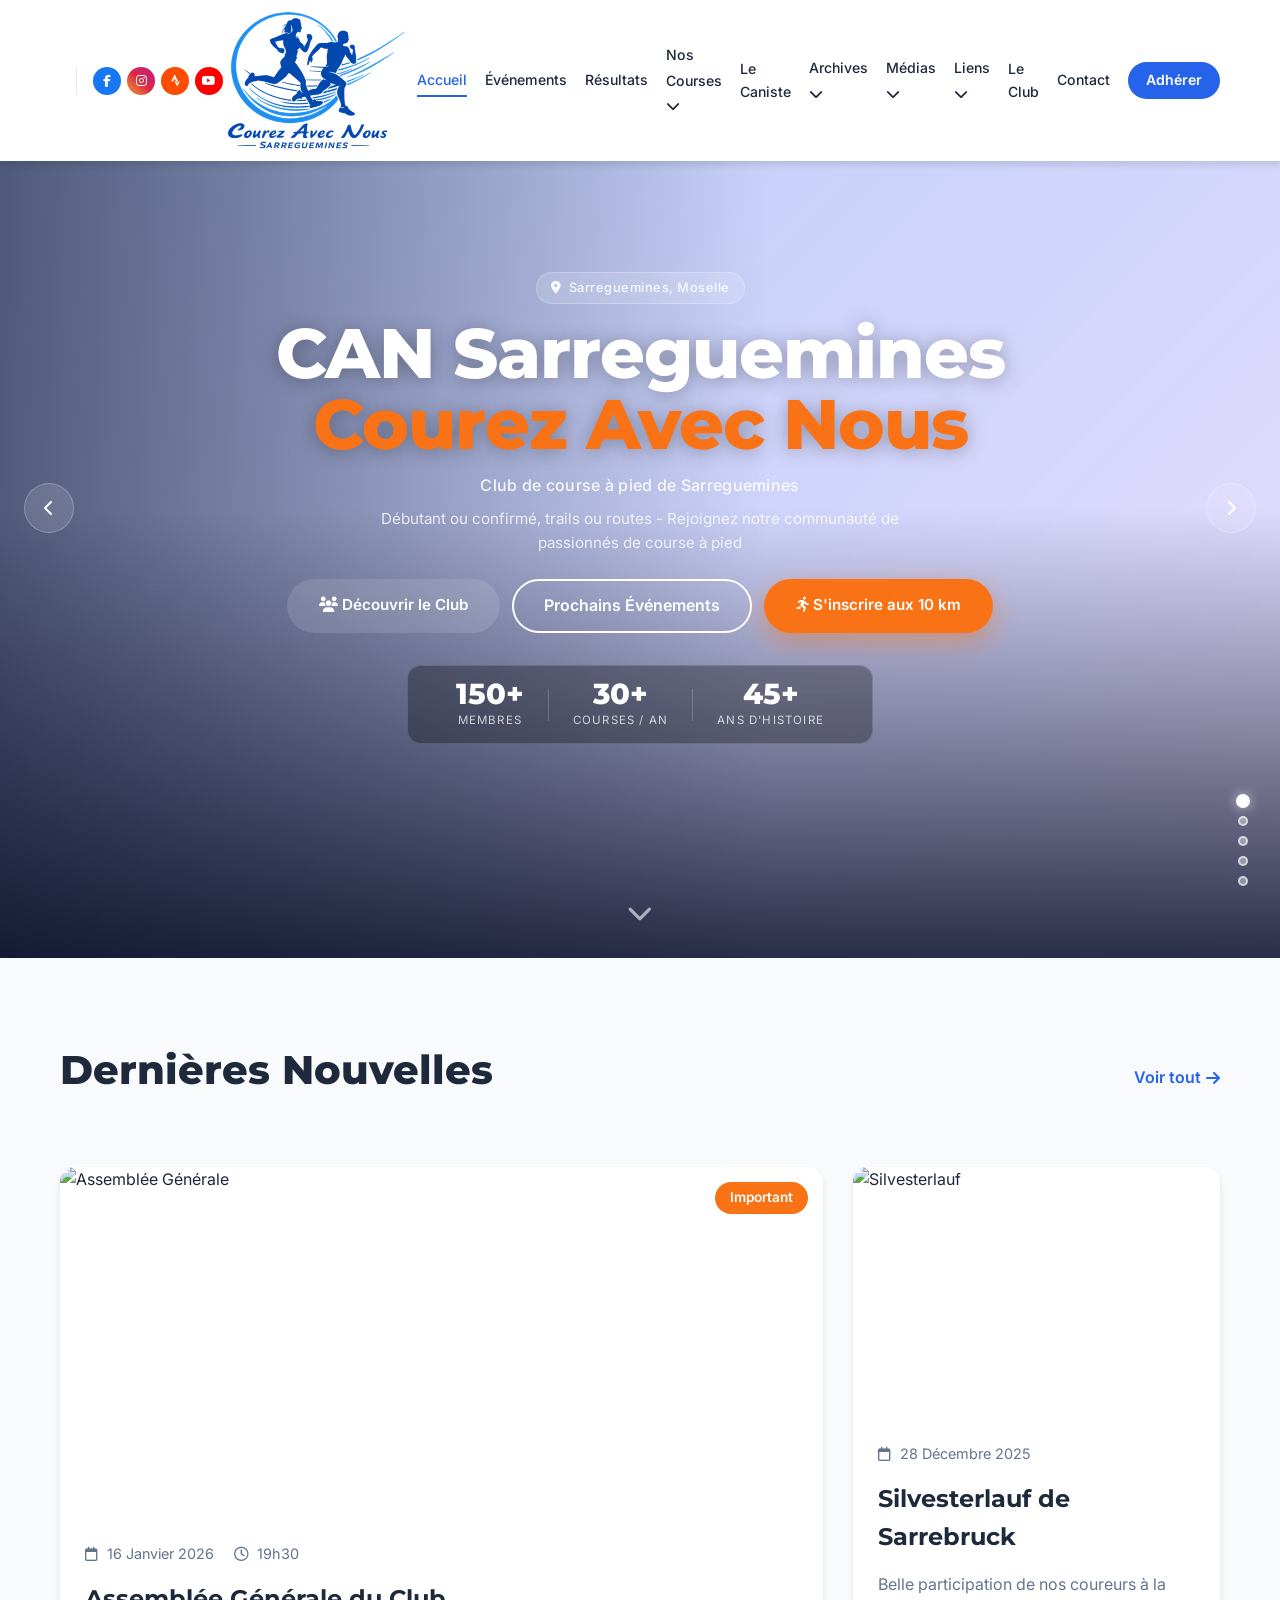
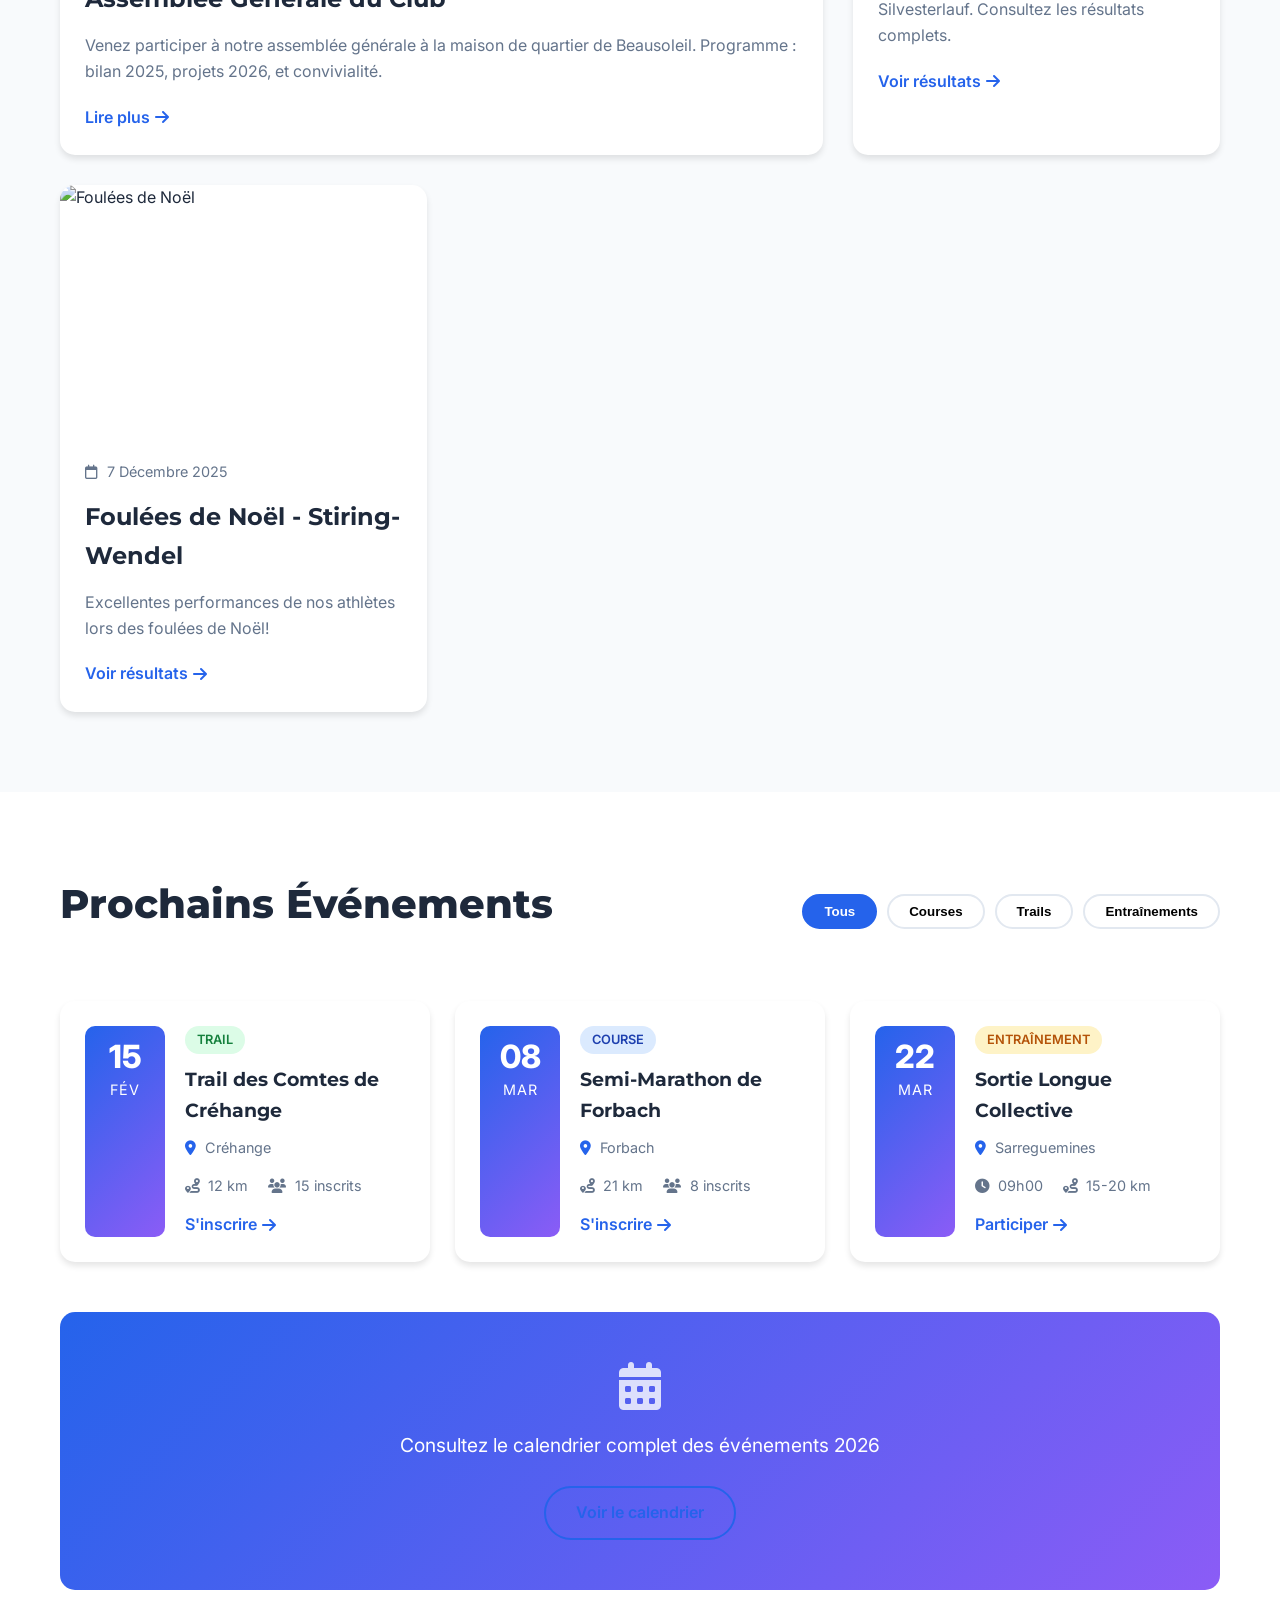
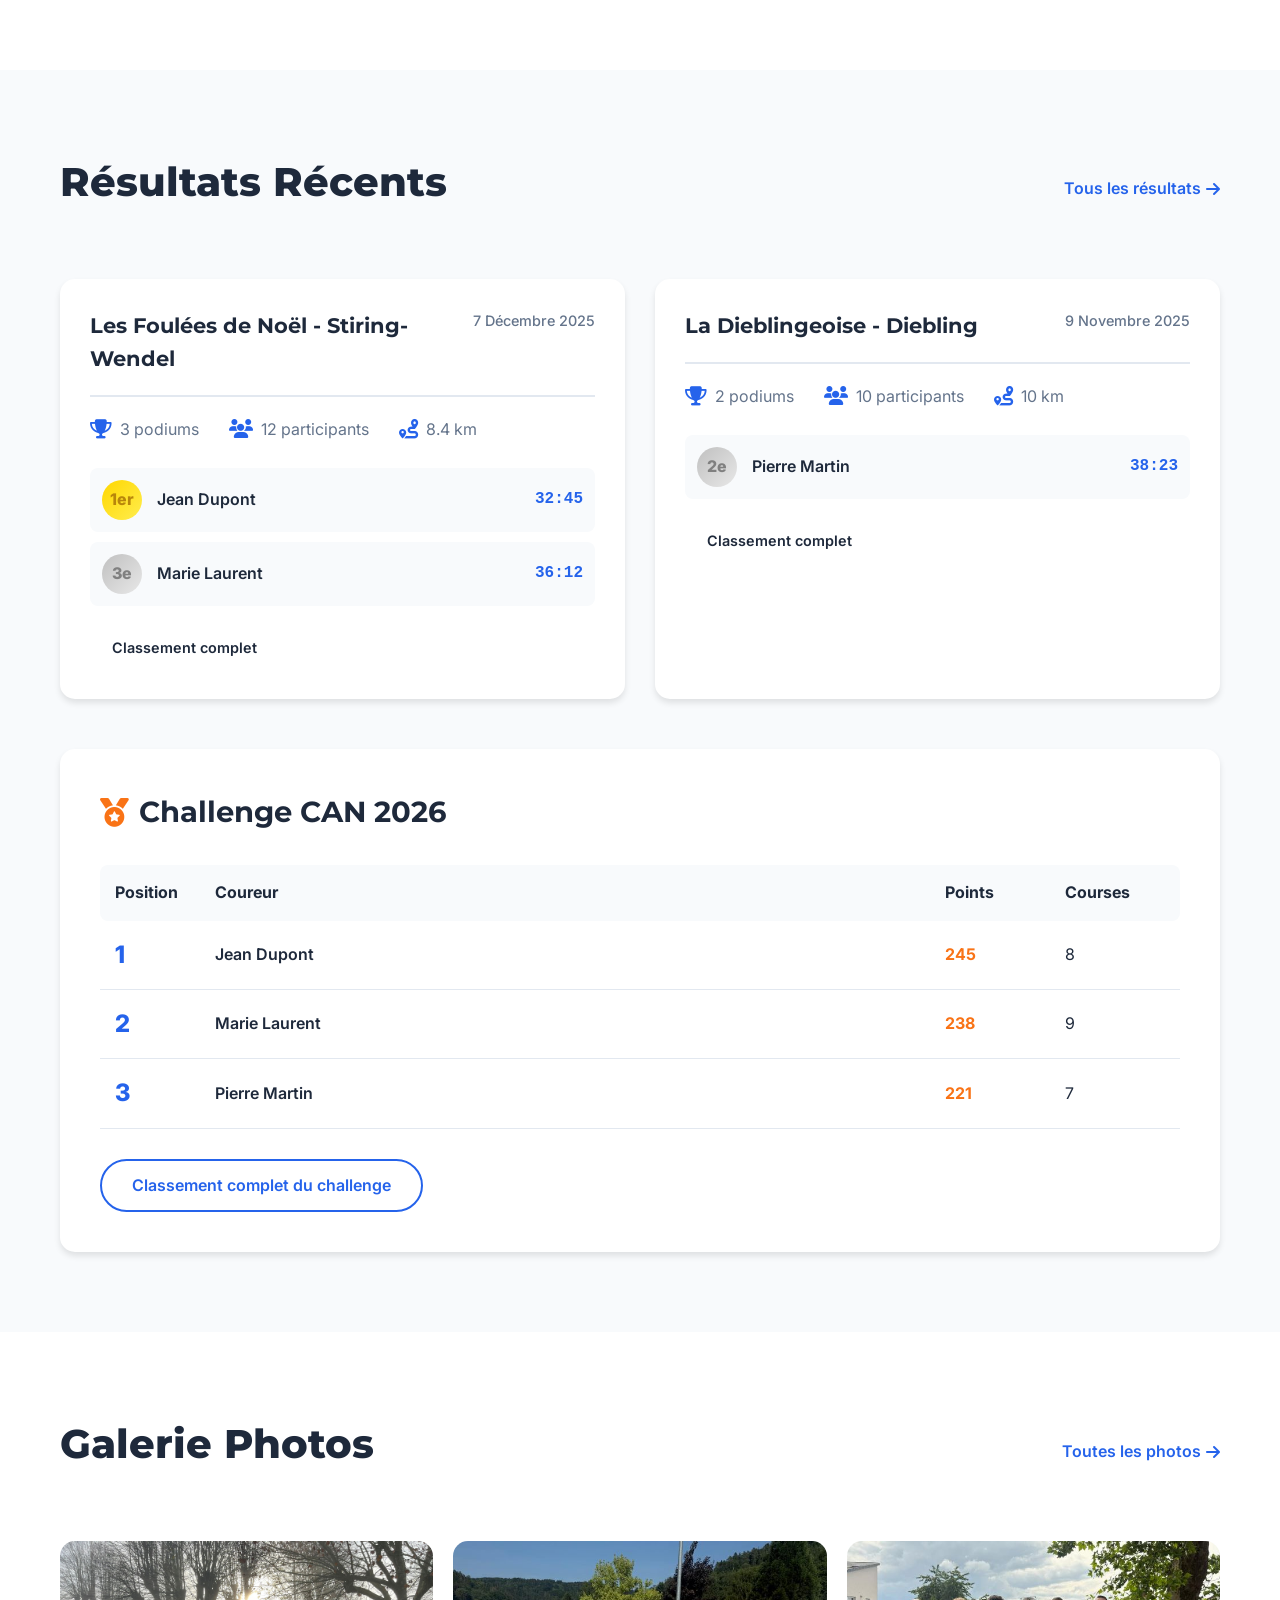
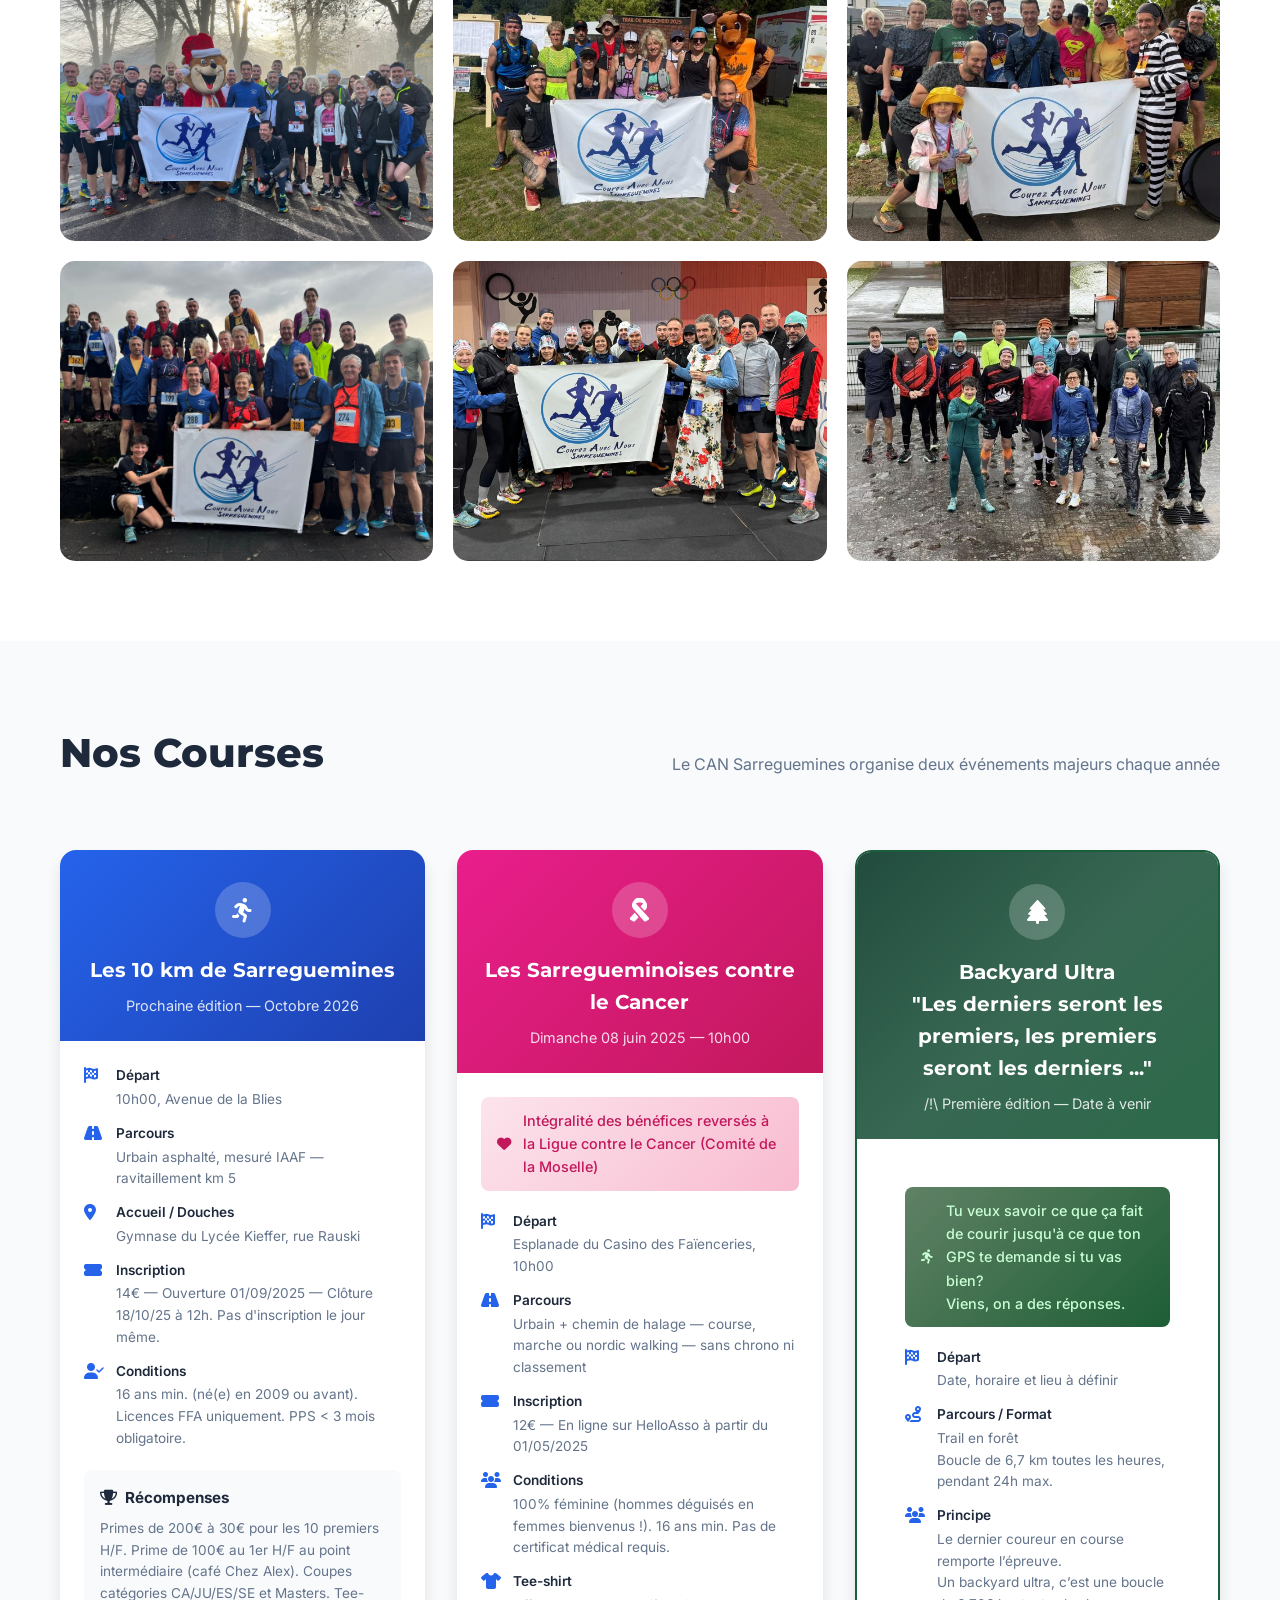
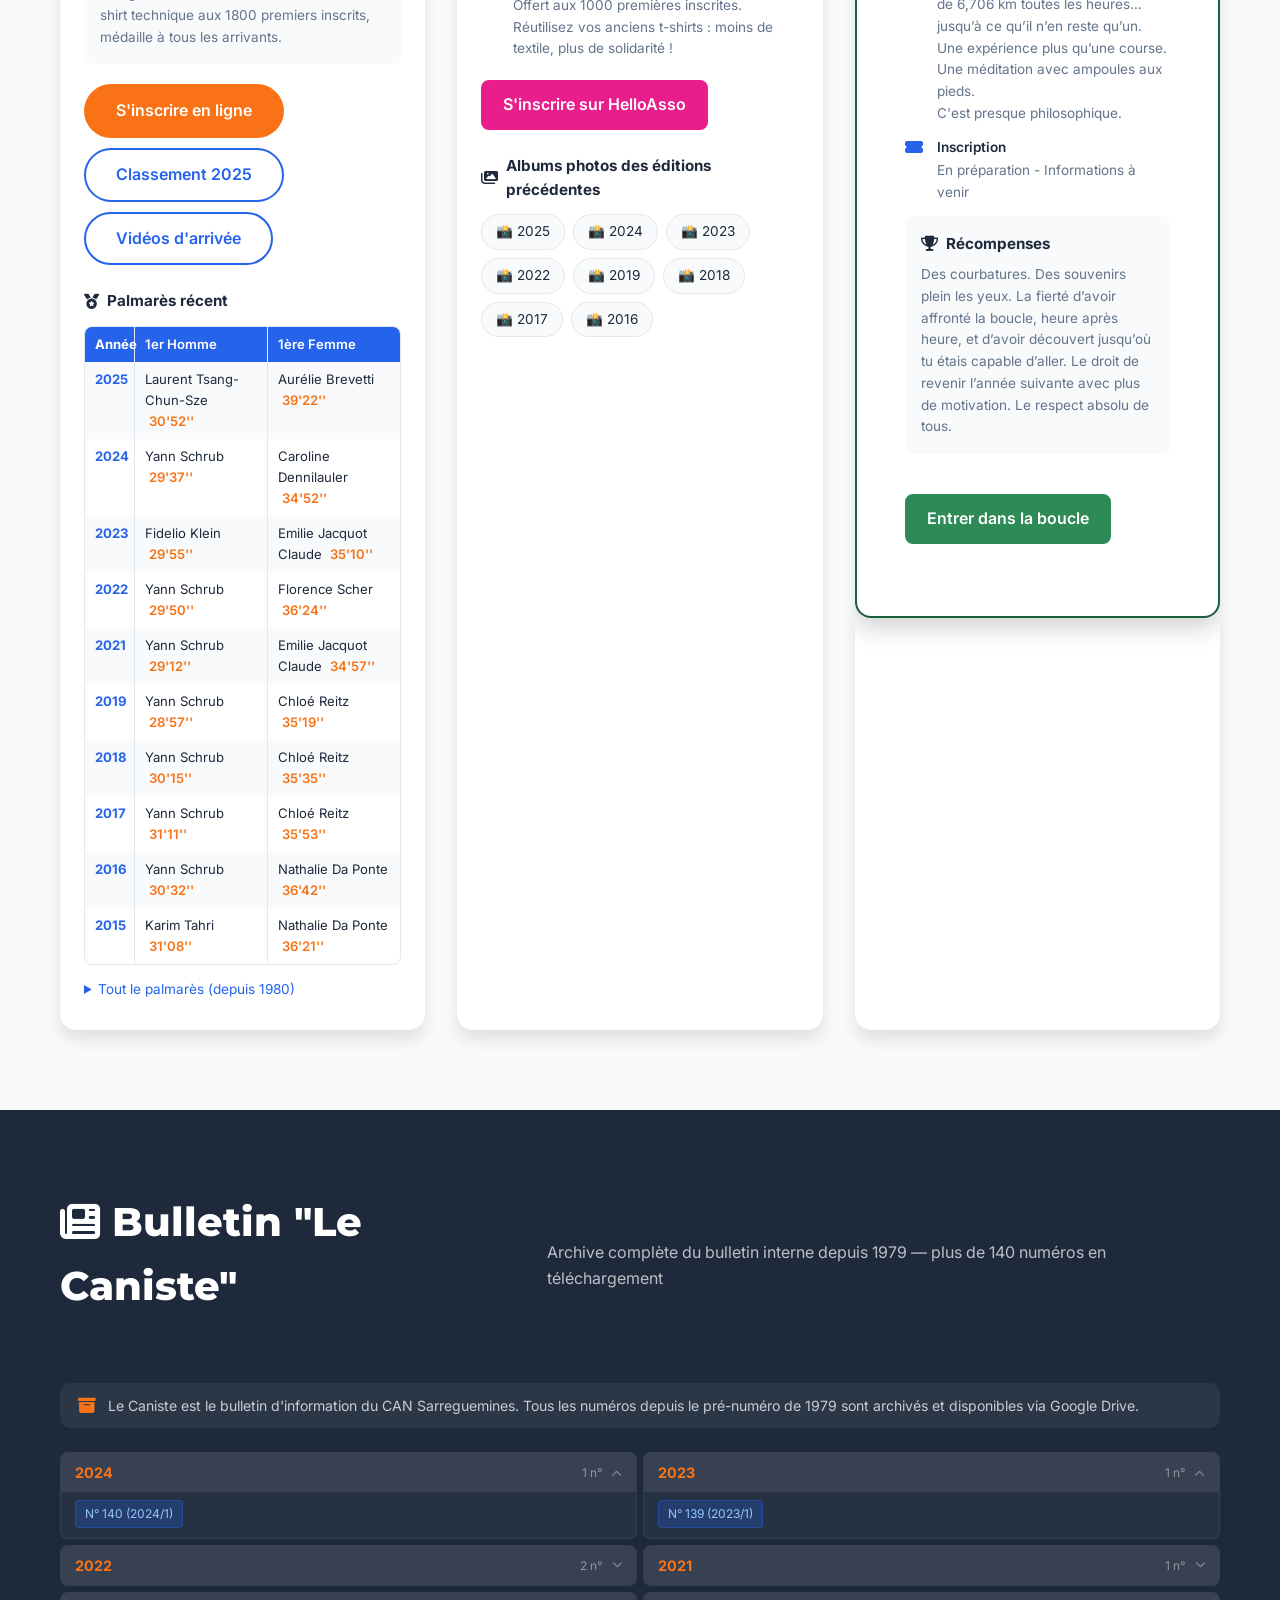
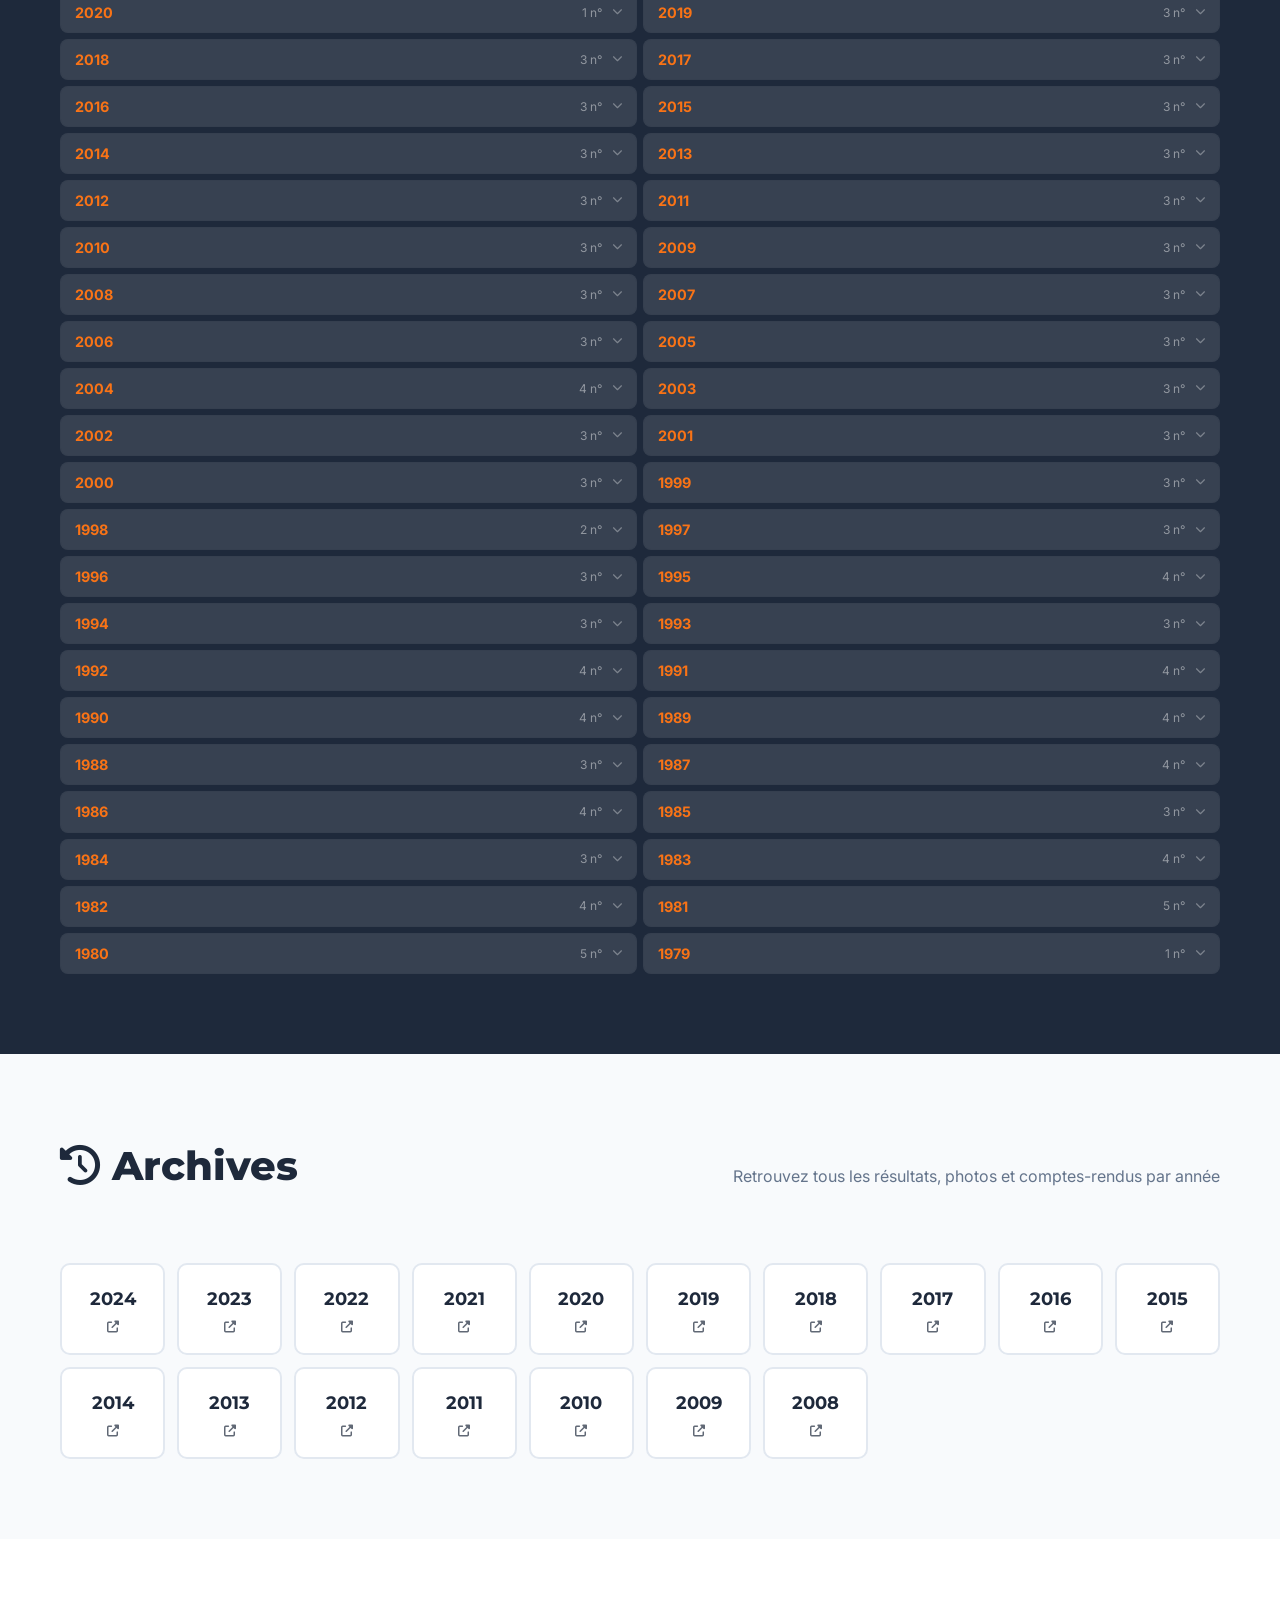
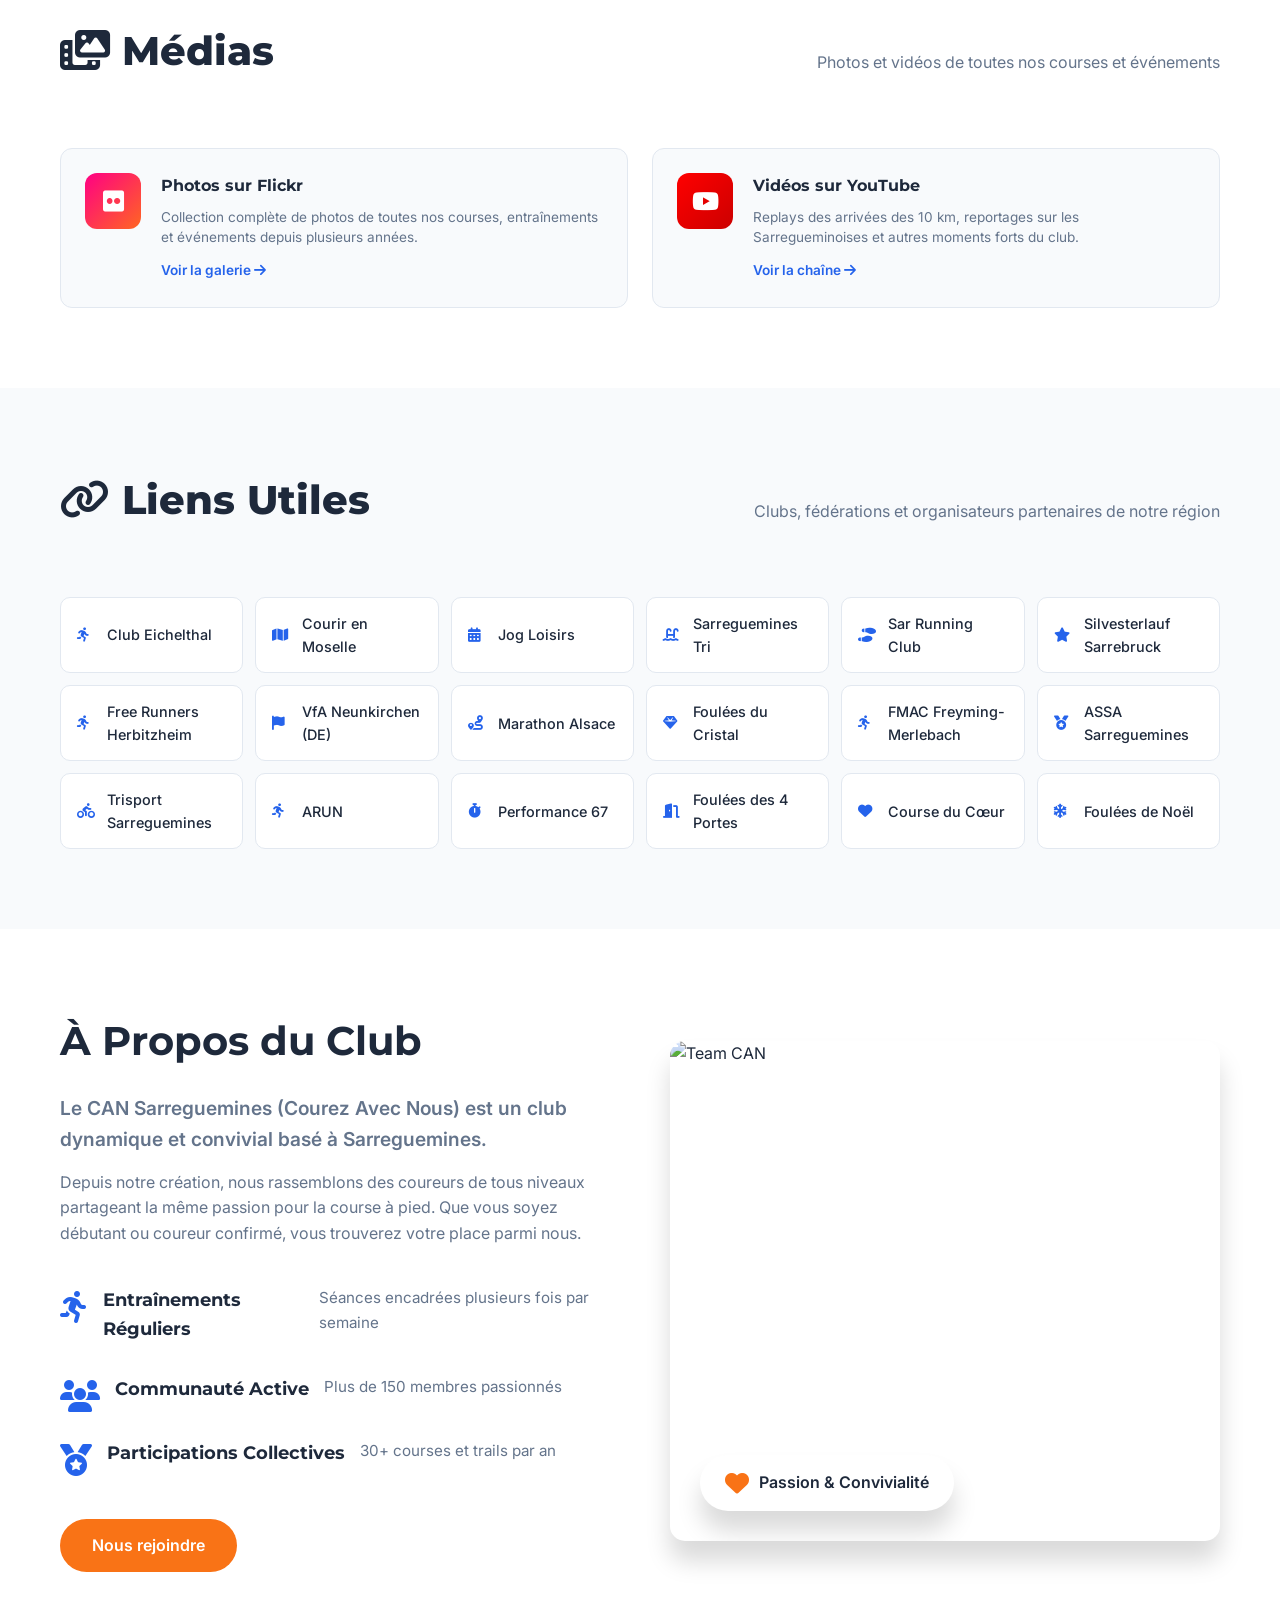
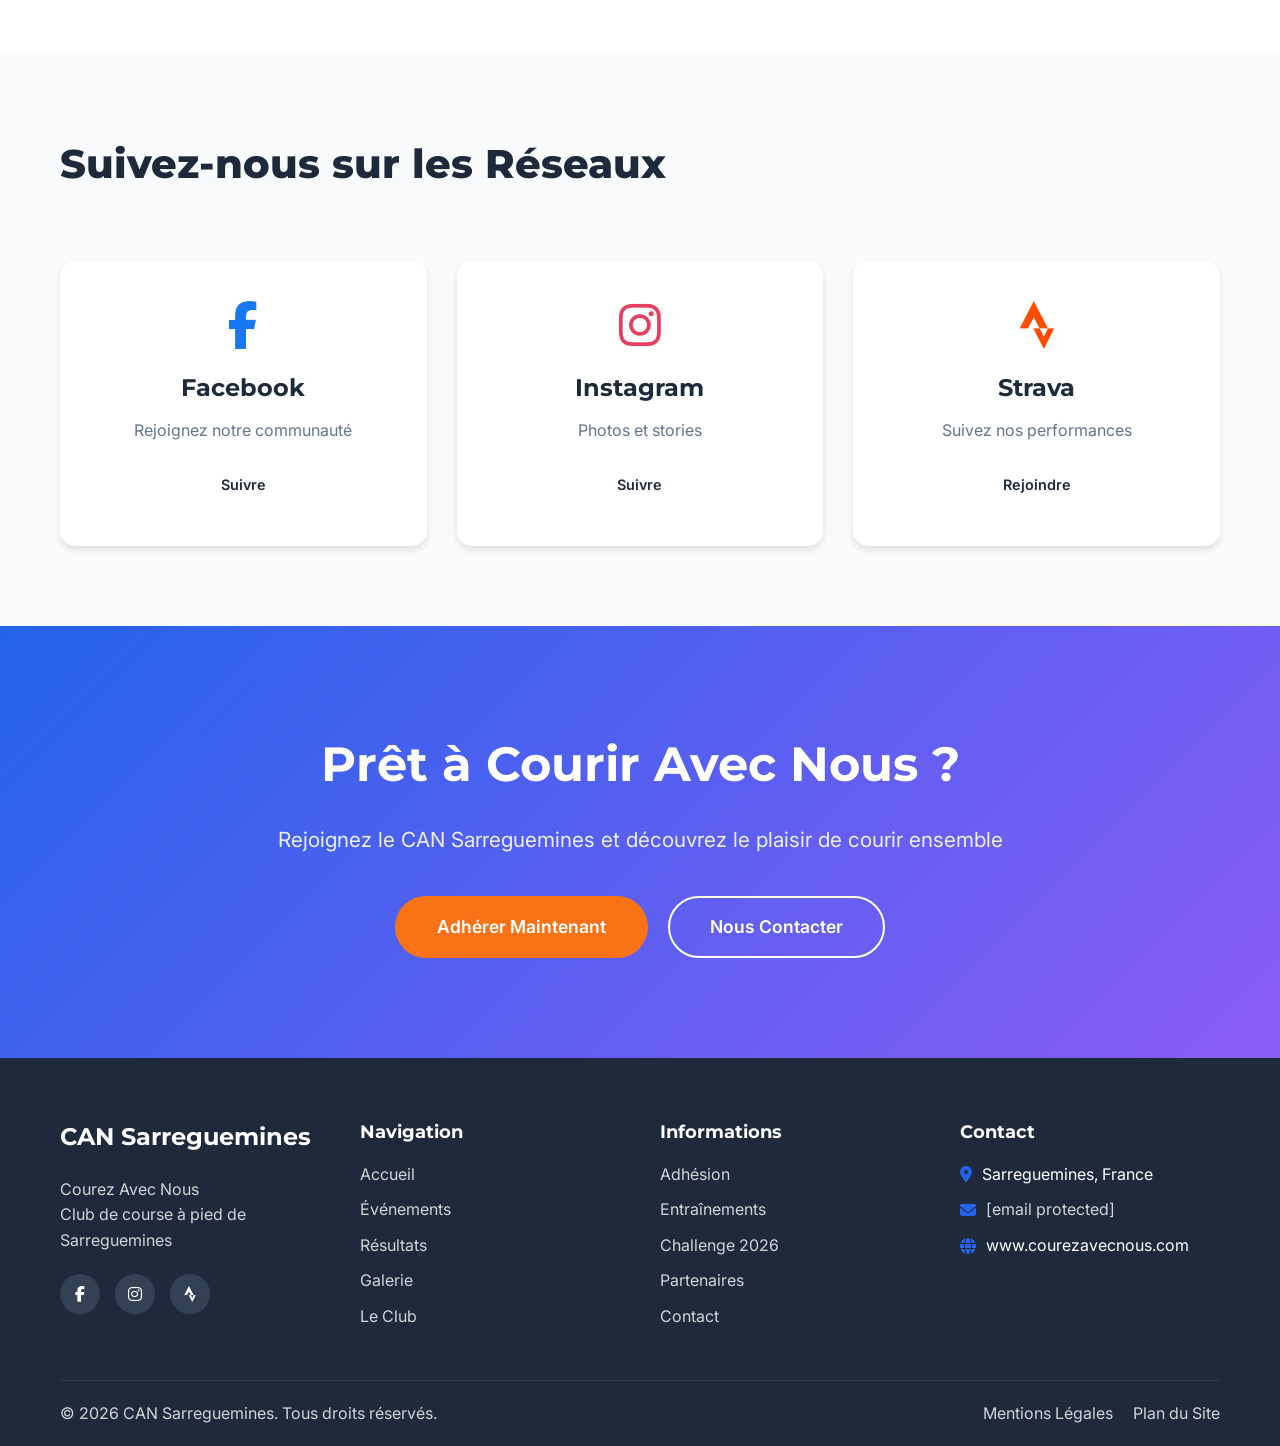
==== commit 41f3fbfd: "Add files via upload" ====
--- a/index.html
+++ b/index.html
@@ -21,11 +21,6 @@
                 <a href="https://www.youtube.com/channel/UCToA7cgLOyE8D9TNn8tlWJQ" target="_blank" class="nav-social-link nav-social-yt" aria-label="YouTube">
                 <i class="fab fa-youtube"></i></a>
             </div>
-            <div class="hamburger" id="hamburger">
-                <span></span>
-                <span></span>
-                <span></span>
-            </div>
             <div class="nav-logo">
                 <img src="images/Logo CAN.png" alt="Logo CAN">
             </div>
@@ -70,6 +65,11 @@
                         <a href="http://www.courezavecnous.com/NOS%20PARTENAIRES.html" target="_blank" class="dropdown-item">Partenaires</a>
                     </div>
                 </div>
+                <div class="hamburger" id="hamburger">
+                        <span></span>
+                        <span></span>
+                        <span></span>
+                </div>
                 <a href="#club" class="nav-link">Le Club</a>
                 <a href="#contact" class="nav-link">Contact</a>
                 <a href="https://forms.registration4all.com/EventRegistration/Register_Sport_Event.aspx?EventID=220456" target="_blank" class="nav-btn">Adhérer</a>
@@ -379,8 +379,6 @@
             </div>
         </div>
     </section>
-
-    <!-- Gallery Section -->
     <!-- Gallery Section -->
     <section class="section gallery-section" id="galerie">
         <div class="container">
@@ -581,7 +579,7 @@
                 <div class="course-card backyard-special">
                     <div class="course-header course-header-green">
                         <div class="course-icon"><i class="fas fa-tree"></i></div>
-                        <h3>Backyard Ultra <br> "Les derniers seront les premiers, et les premiers seront les derniers ..."</h3>
+                        <h3>Backyard Ultra <br> "Les derniers seront les premiers, les premiers seront les derniers ..."</h3>
                         <p class="course-edition"> /!\ Première édition — Date à venir</p>
                     </div>
                     <div class="course-body">
@@ -813,7 +811,7 @@
             <div class="footer-grid">
                 <div class="footer-col">
                     <h3>CAN Sarreguemines</h3>
-                    <p>Club d'Athlétisme de Sarreguemines - Courez Avec Nous</p>
+                    <p>Courez Avec Nous <br> Club de course à pied de Sarreguemines</p>
                     <div class="social-links">
                         <a href="https://www.facebook.com/people/CAN-Sarreguemines/100083086042865" target="_blank"><i class="fab fa-facebook-f"></i></a>
                         <a href="#"><i class="fab fa-instagram"></i></a>
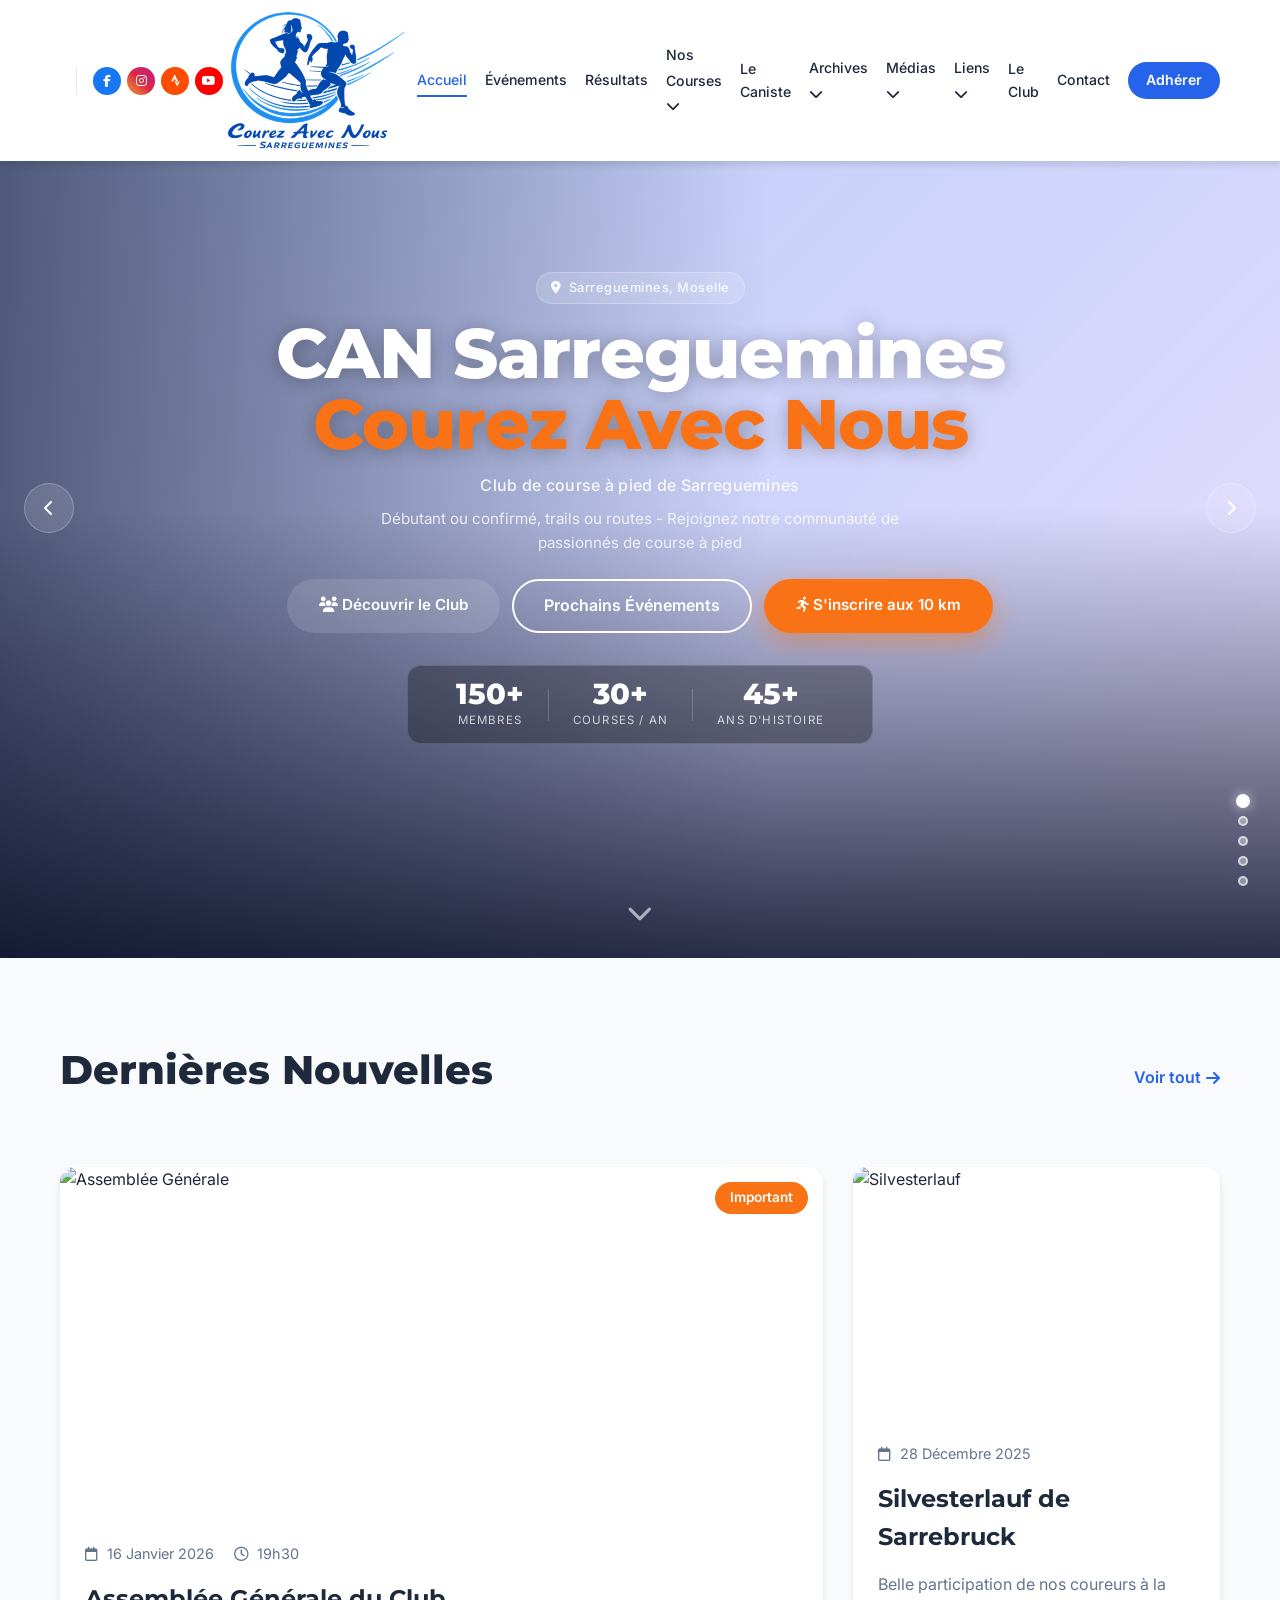
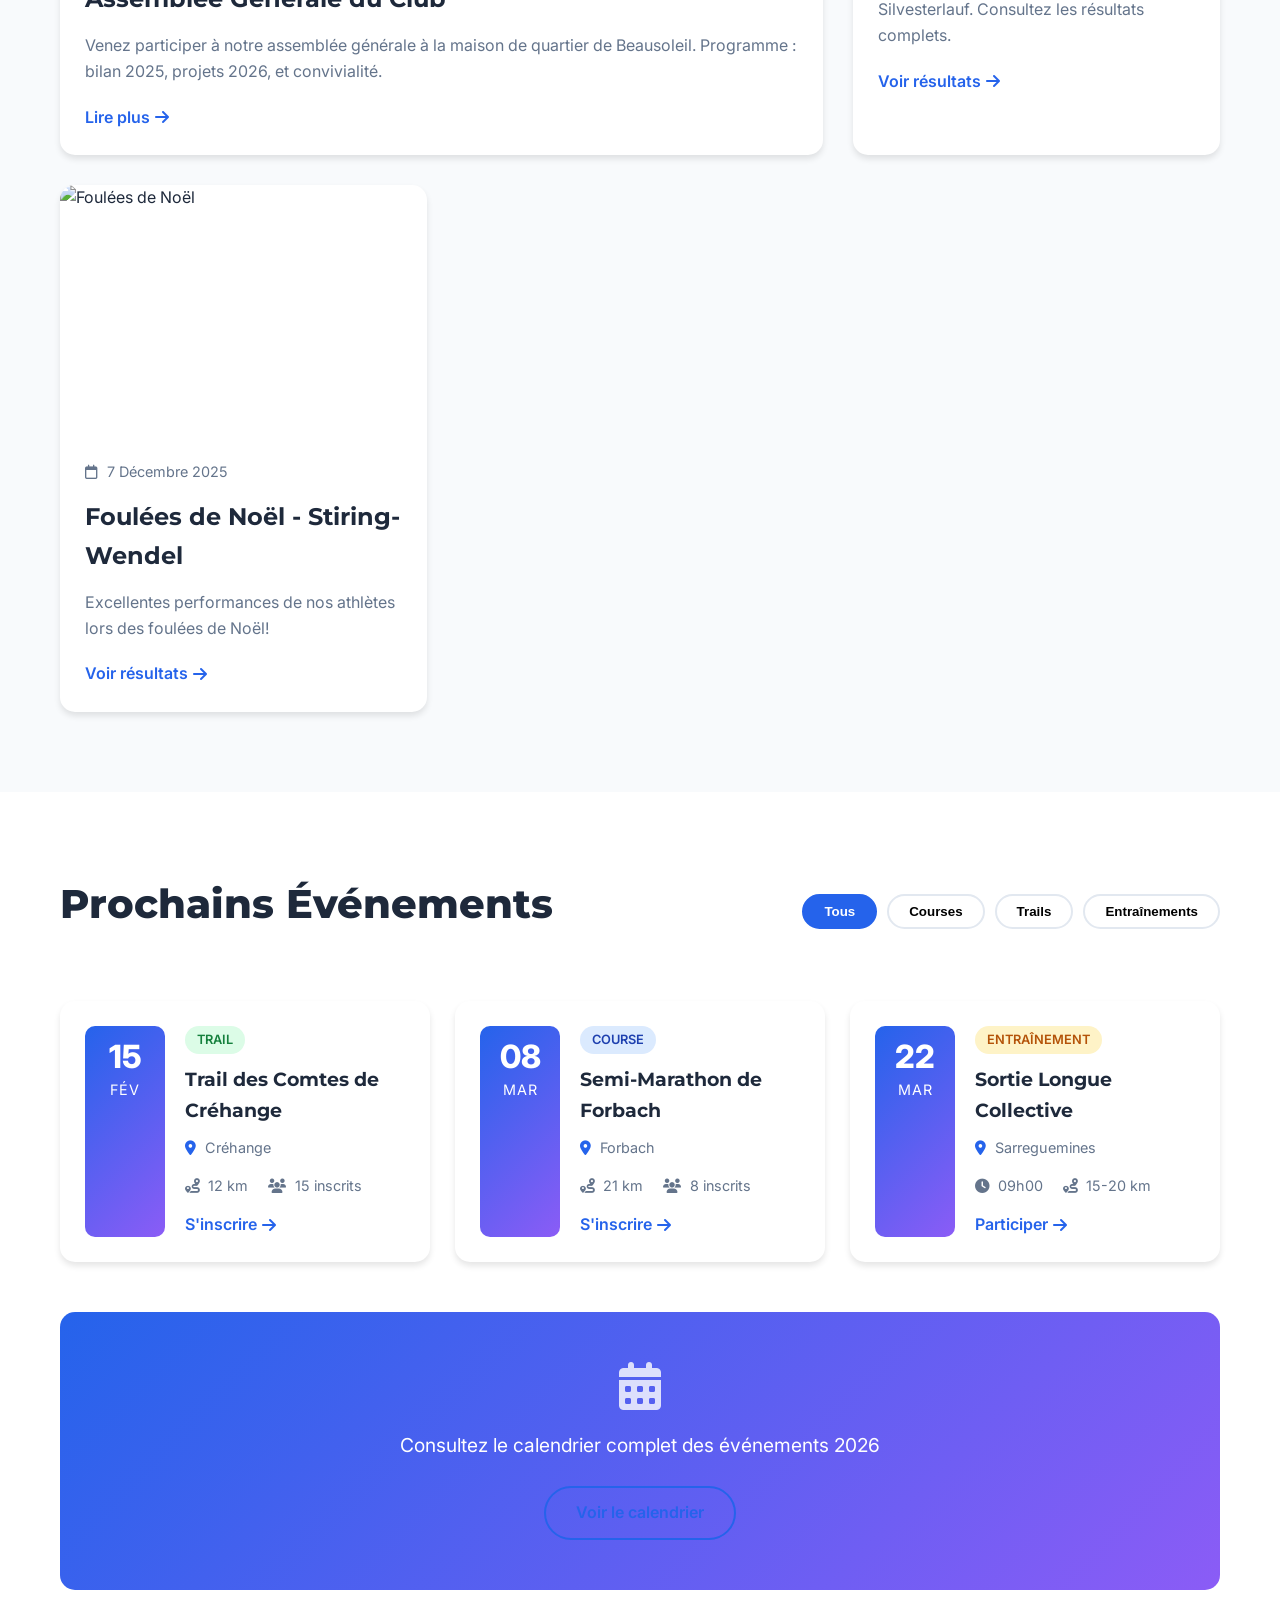
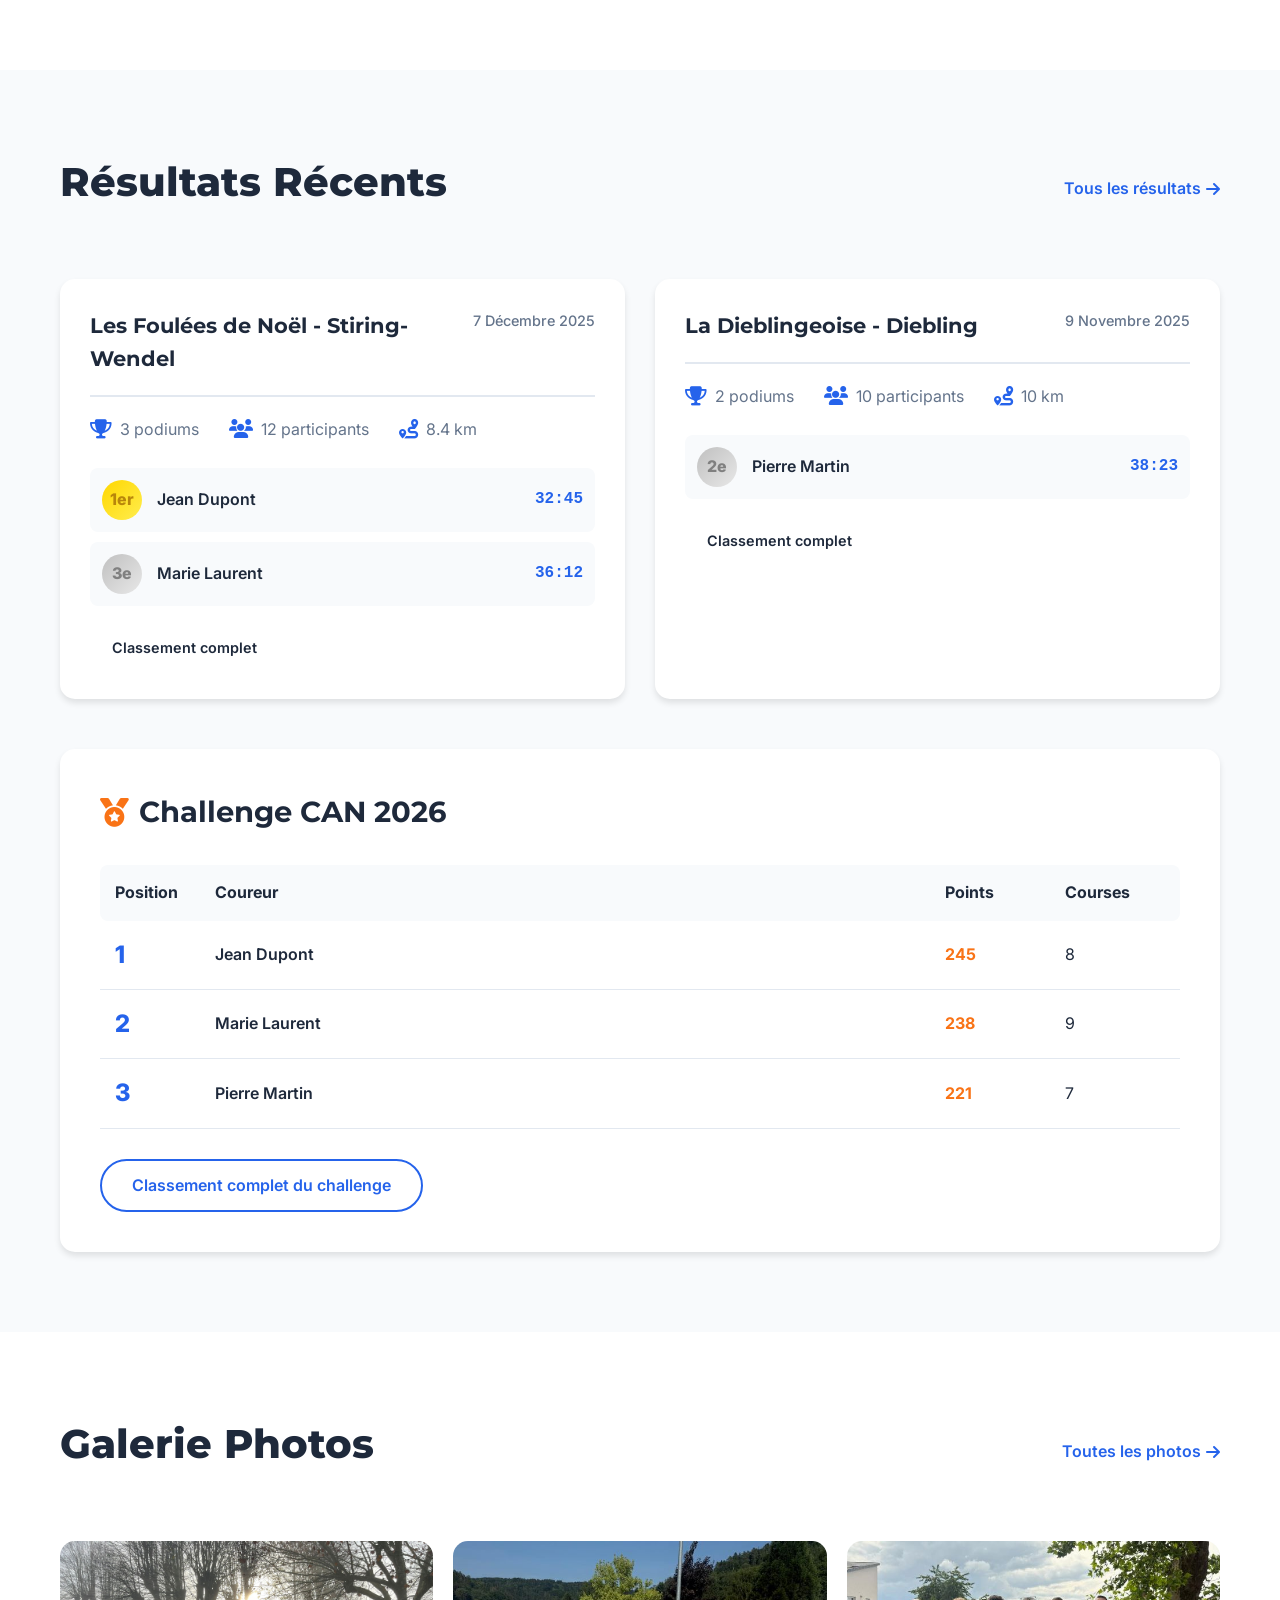
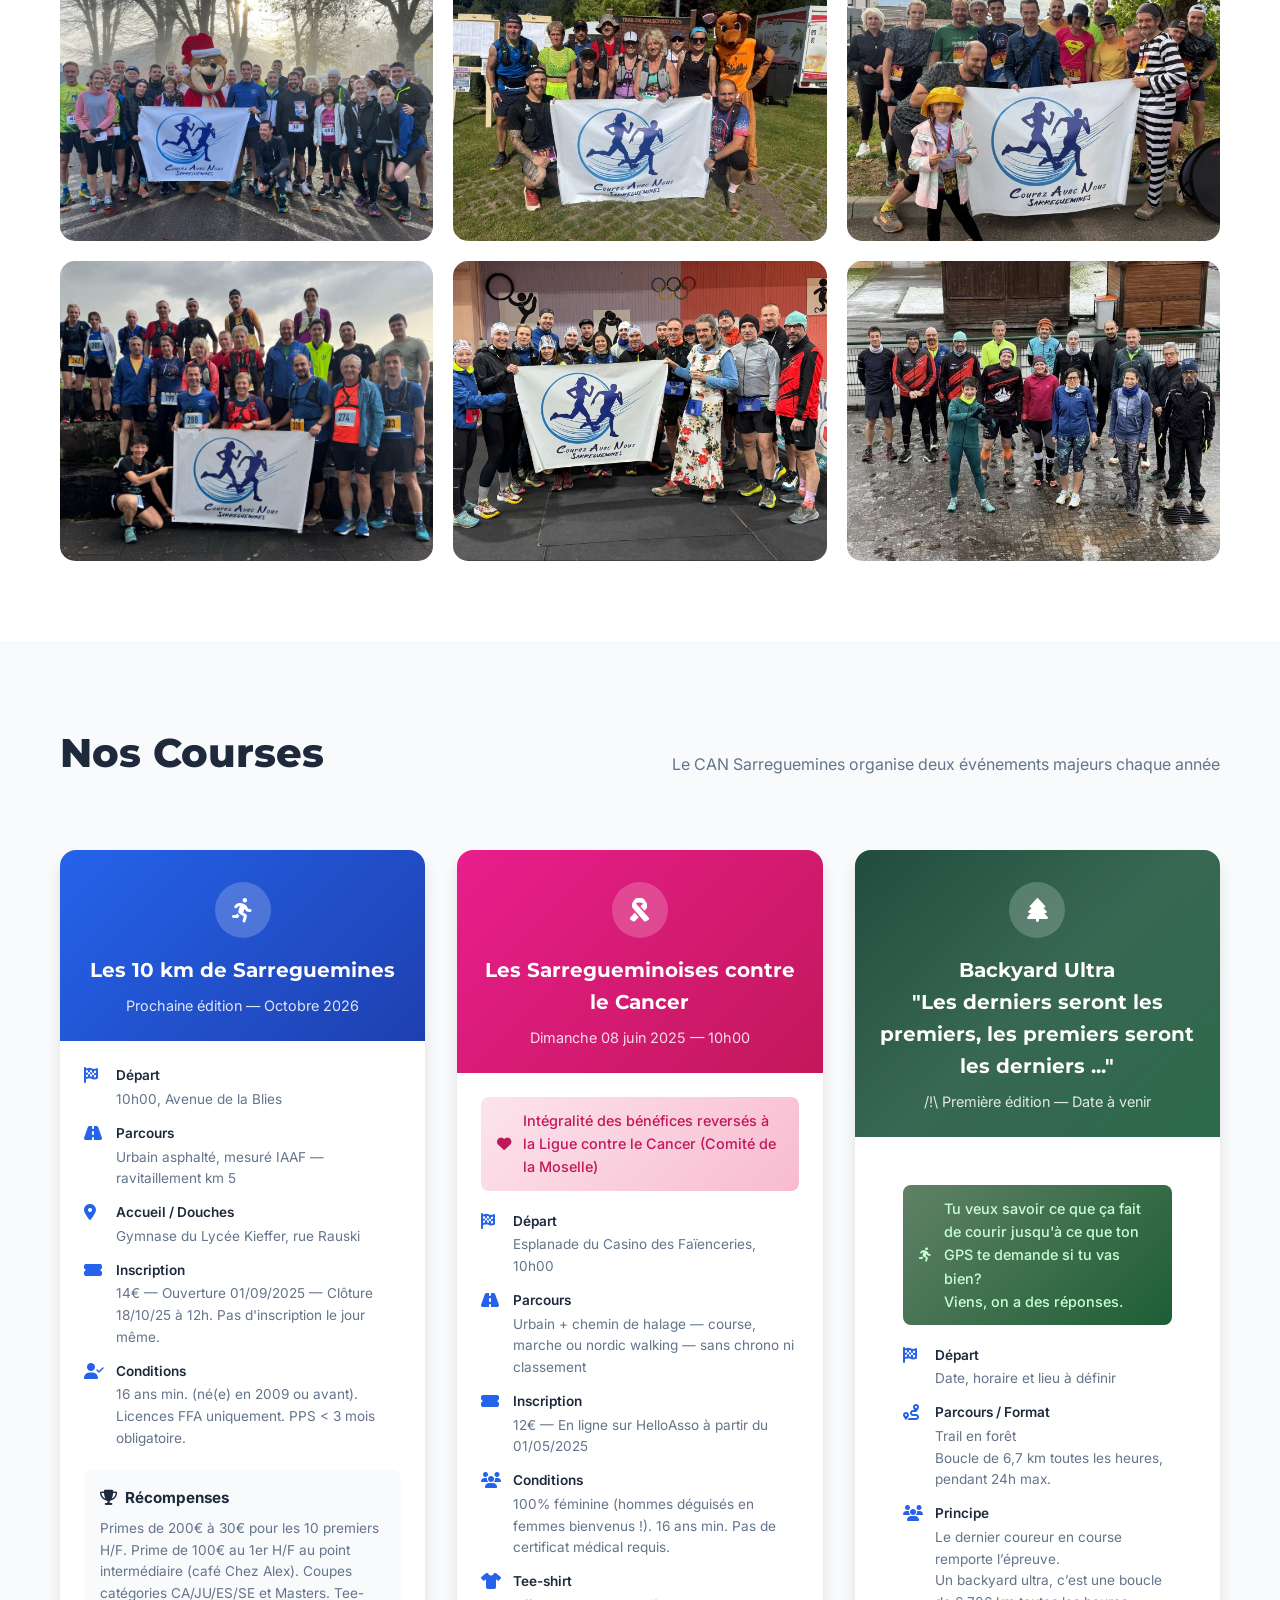
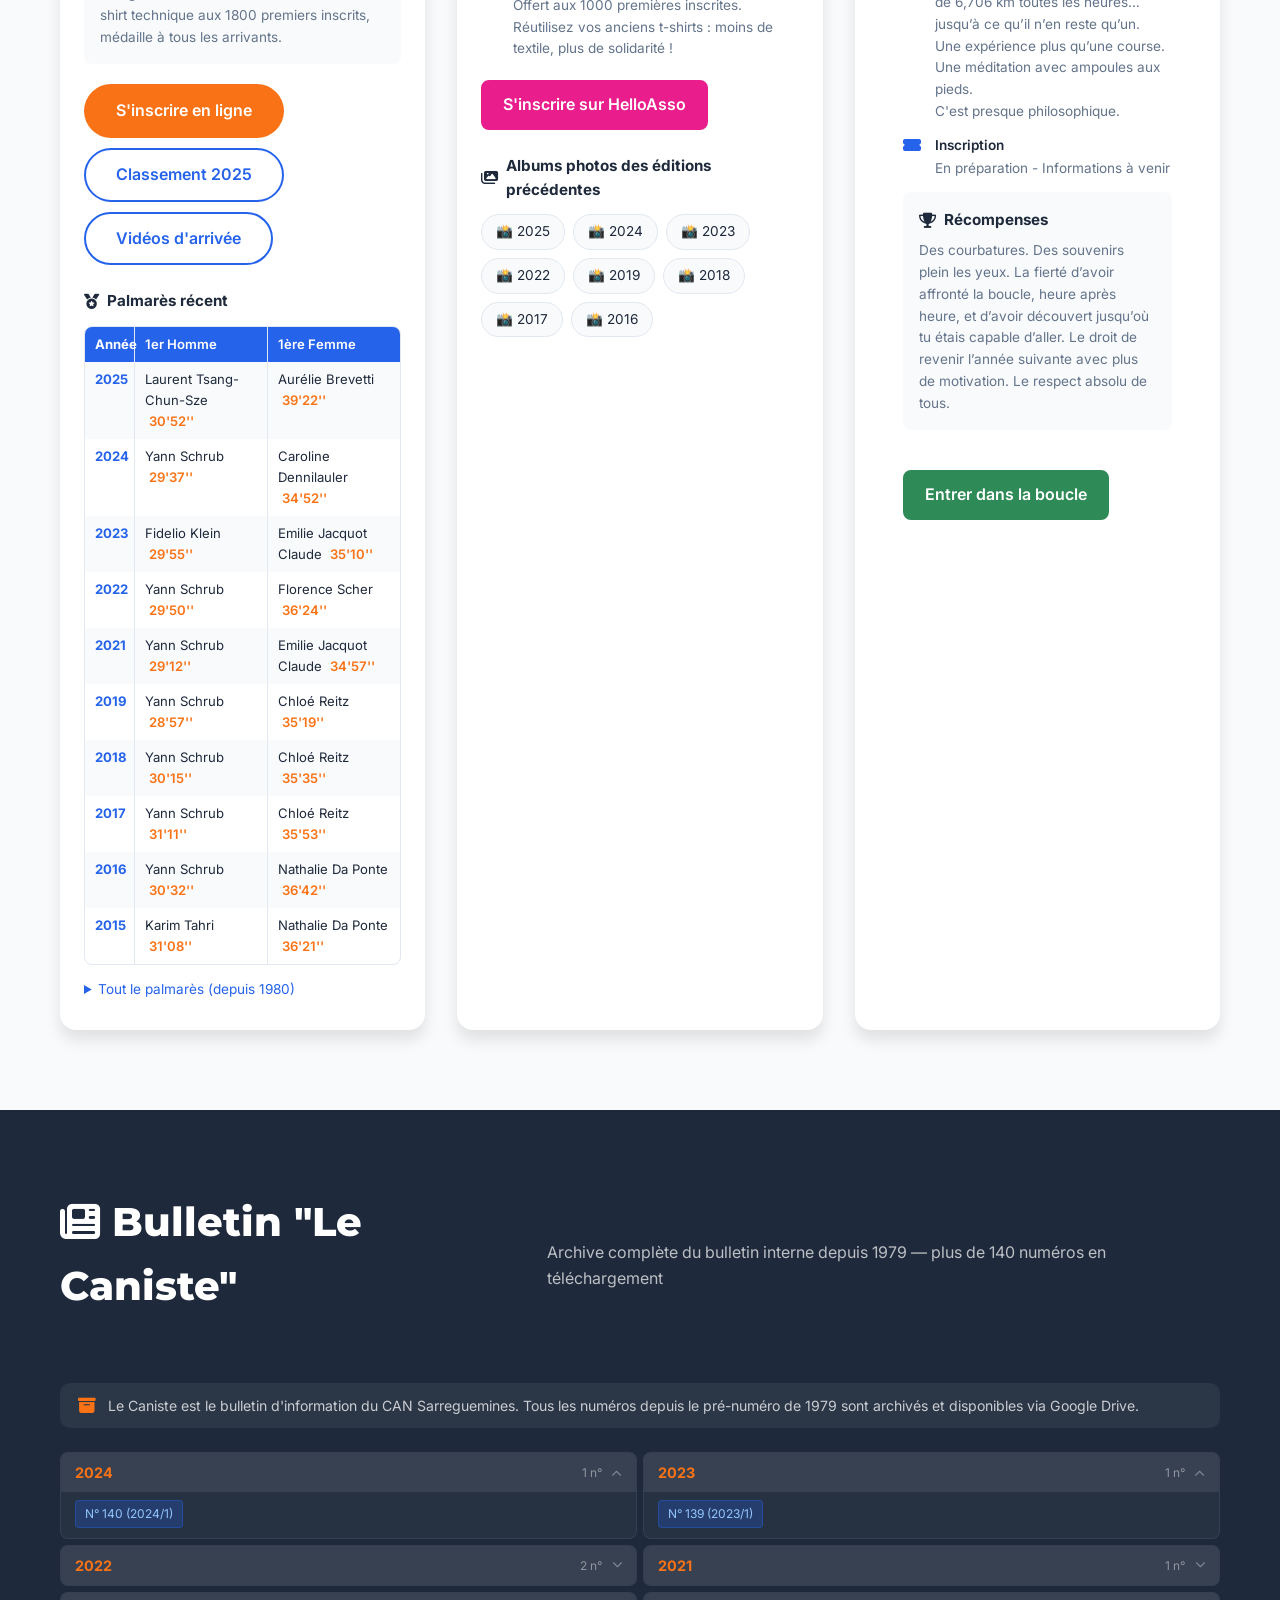
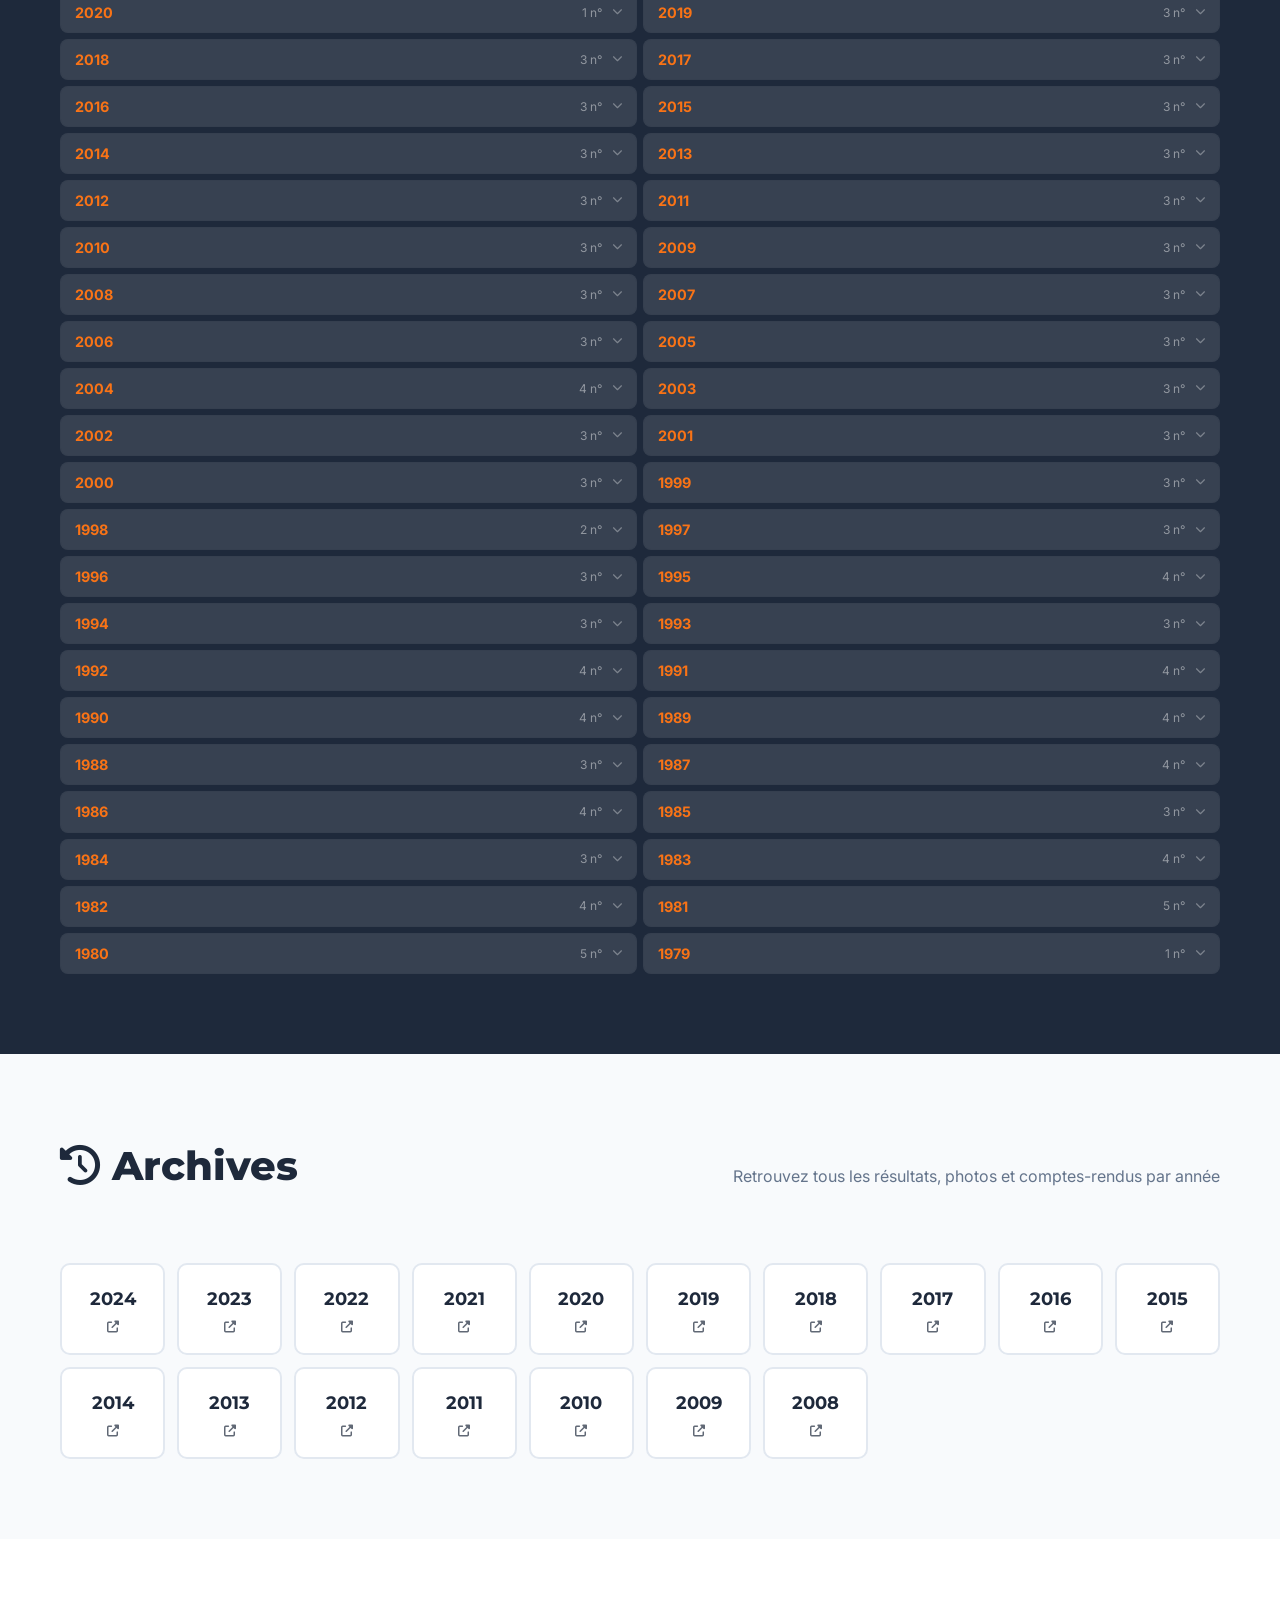
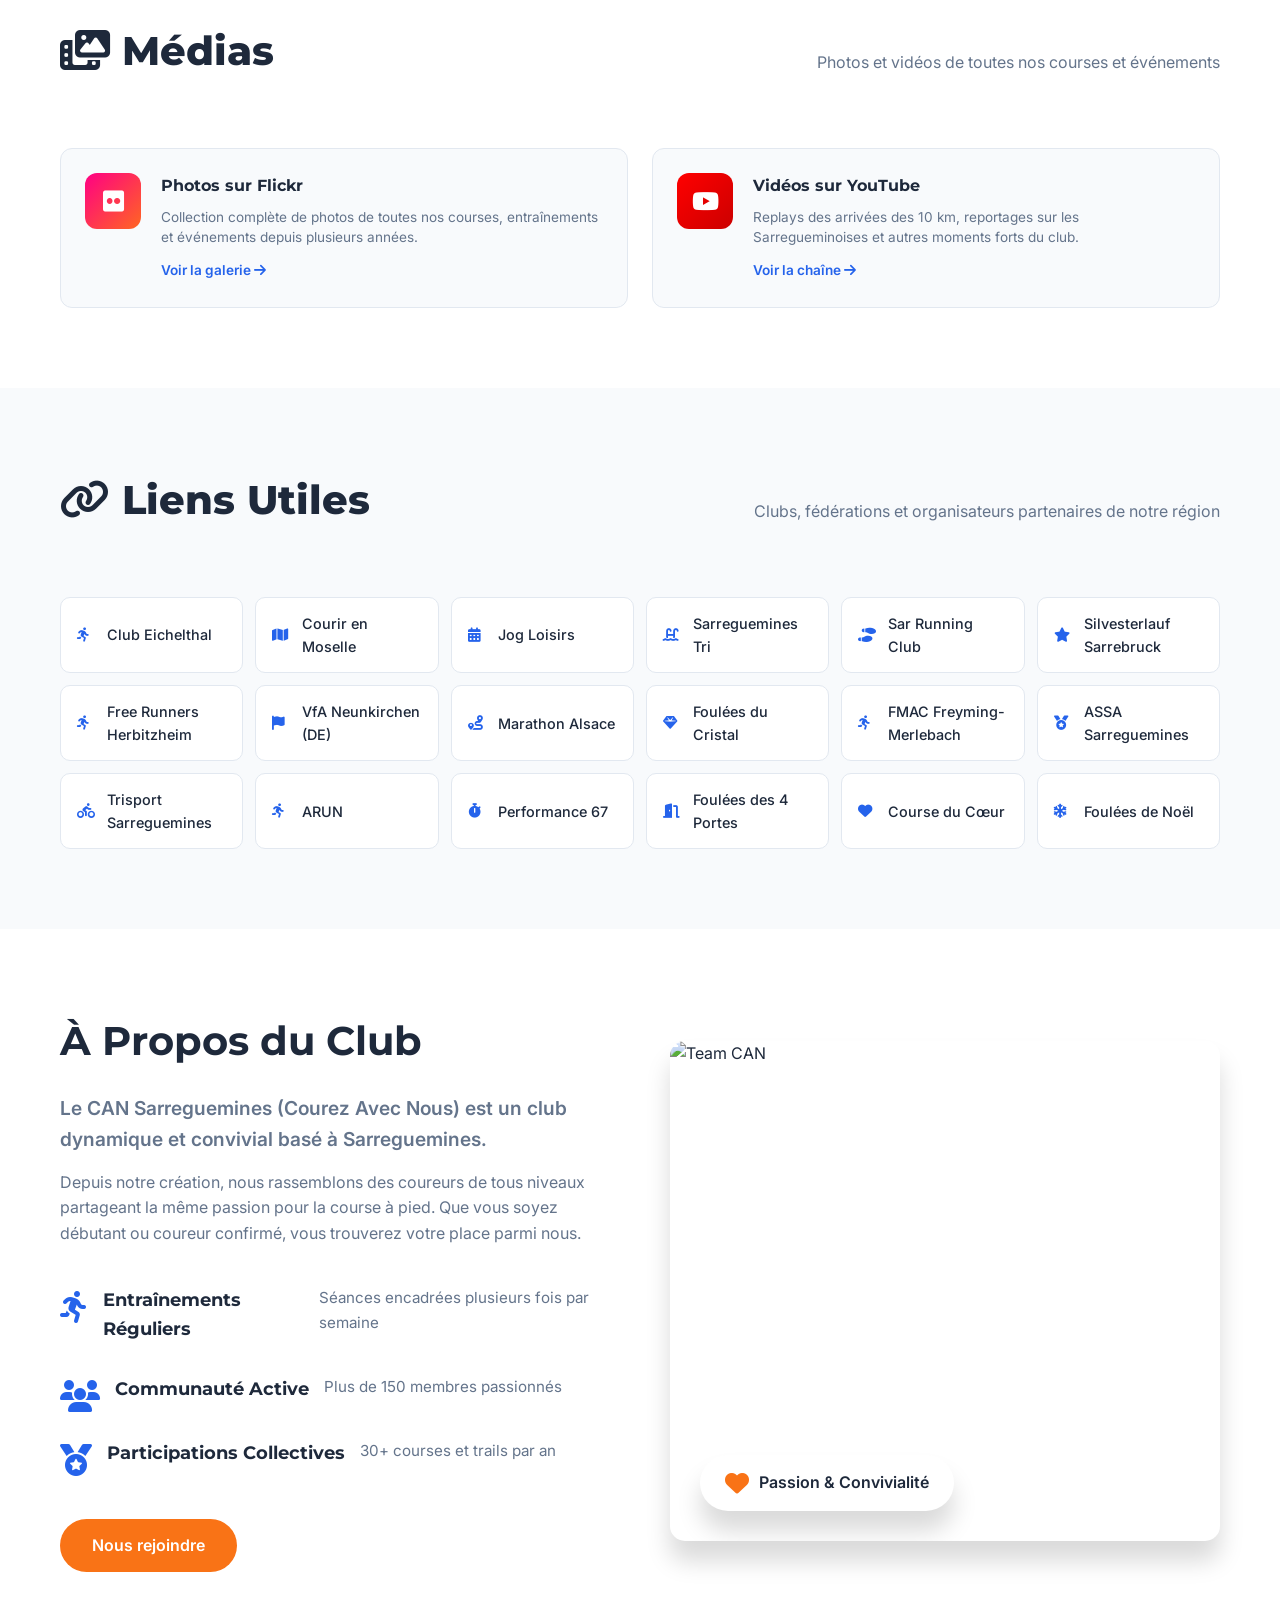
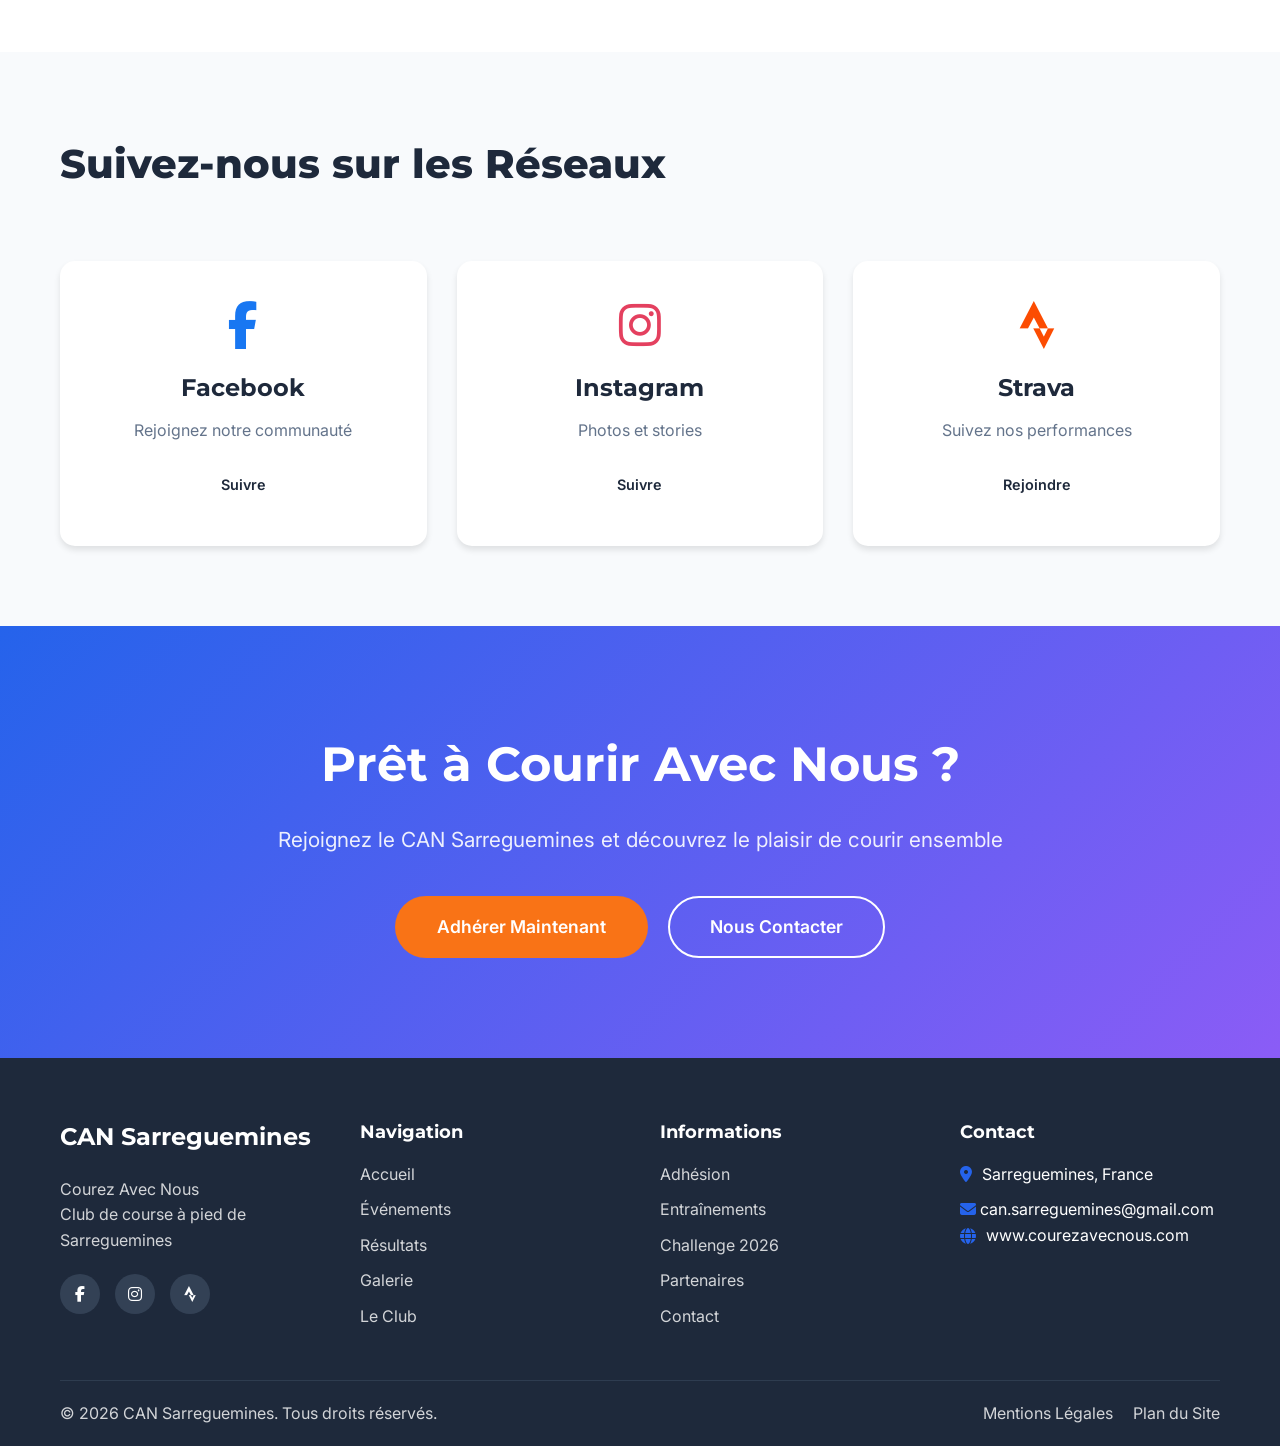
==== commit 452692c8: "Add files via upload" ====
--- a/index.html
+++ b/index.html
@@ -24,6 +24,11 @@
             <div class="nav-logo">
                 <img src="images/Logo CAN.png" alt="Logo CAN">
             </div>
+             <div class="hamburger" id="hamburger">
+                <span></span>
+                <span></span>
+                <span></span>
+            </div>
                 <div class="nav-menu" id="nav-menu">
                 <a href="#accueil" class="nav-link active">Accueil</a>
                 <a href="#evenements" class="nav-link">Événements</a>
@@ -33,6 +38,7 @@
                     <div class="dropdown-menu">
                         <a href="#10km" class="dropdown-item">Les 10 km de Sarreguemines</a>
                         <a href="#sarregueminoises" class="dropdown-item">Les Sarregueminoises contre le Cancer</a>
+                        <a href="#backyard" class="dropdown-item">Backyard Ultra</a>
                     </div>
                 </div>
                 <a href="#caniste" class="nav-link">Le Caniste</a>
@@ -65,11 +71,6 @@
                         <a href="http://www.courezavecnous.com/NOS%20PARTENAIRES.html" target="_blank" class="dropdown-item">Partenaires</a>
                     </div>
                 </div>
-                <div class="hamburger" id="hamburger">
-                        <span></span>
-                        <span></span>
-                        <span></span>
-                </div>
                 <a href="#club" class="nav-link">Le Club</a>
                 <a href="#contact" class="nav-link">Contact</a>
                 <a href="https://forms.registration4all.com/EventRegistration/Register_Sport_Event.aspx?EventID=220456" target="_blank" class="nav-btn">Adhérer</a>
@@ -103,9 +104,10 @@
             <p class="hero-subtitle">Club de course à pied de Sarreguemines</p>
             <p class="hero-description">Débutant ou confirmé, trails ou routes - Rejoignez notre communauté de passionnés de course à pied</p>
             <div class="hero-buttons">
-                 <a href="#club" class="btn btn-hero-secondary">
+                <a href="#club" class="btn btn-hero-secondary">
                     <i class="fas fa-users"></i> Découvrir le Club
-                <a href="#evenements" class="btn btn-secondary">Prochains Événements</a>
+                </a>
+                <a href="#evenements" class="btn btn-secondary">Prochains Événements
                 </a>
                 <a href="https://forms.registration4all.com/EventRegistration/Register_Sport_Event.aspx?EventID=220456" target="_blank" class="btn btn-hero-primary">
                     <i class="fas fa-running"></i> S'inscrire aux 10 km
@@ -576,7 +578,6 @@
 
                 <!-- BACKYARD -->
                 <div class="course-card" id="backyard">
-                <div class="course-card backyard-special">
                     <div class="course-header course-header-green">
                         <div class="course-icon"><i class="fas fa-tree"></i></div>
                         <h3>Backyard Ultra <br> "Les derniers seront les premiers, les premiers seront les derniers ..."</h3>
@@ -842,7 +843,7 @@
                     <h4>Contact</h4>
                     <ul class="contact-info">
                         <li><i class="fas fa-map-marker-alt"></i> Sarreguemines, France</li>
-                        <li><i class="fas fa-envelope"></i> <a href="/cdn-cgi/l/email-protection" class="__cf_email__" data-cfemail="14777b7a6075776054777b6166716e756271777a7b61673a777b79">[email&#160;protected]</a></li>
+                        <i class="fas fa-envelope"></i><a href="mailto:contact@courezavecnous.com"> can.sarreguemines@gmail.com</a></li>
                         <li><i class="fas fa-globe"></i> www.courezavecnous.com</li>
                     </ul>
                 </div>
--- a/styles.css
+++ b/styles.css
@@ -74,6 +74,7 @@
 }
 
 /* ==================== NAVIGATION ==================== */
+
 .navbar {
     position: fixed;
     top: 0;
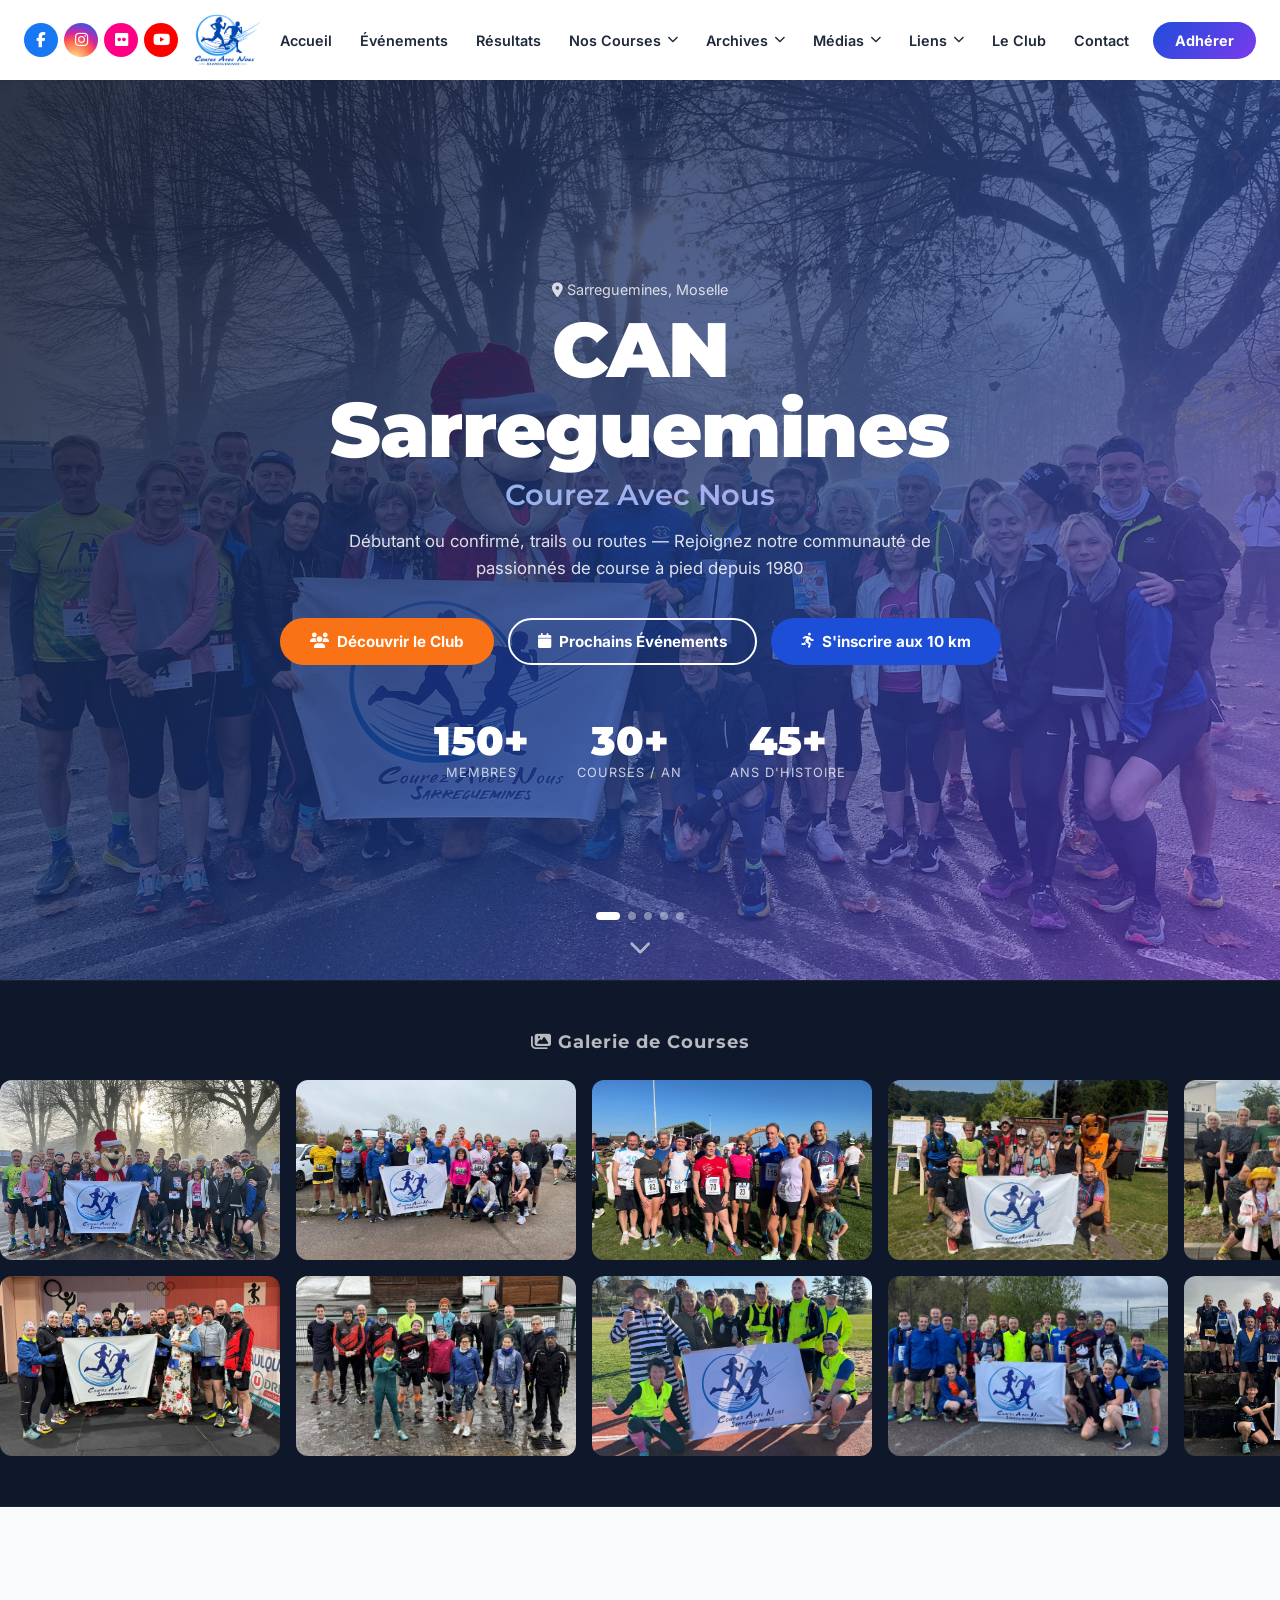
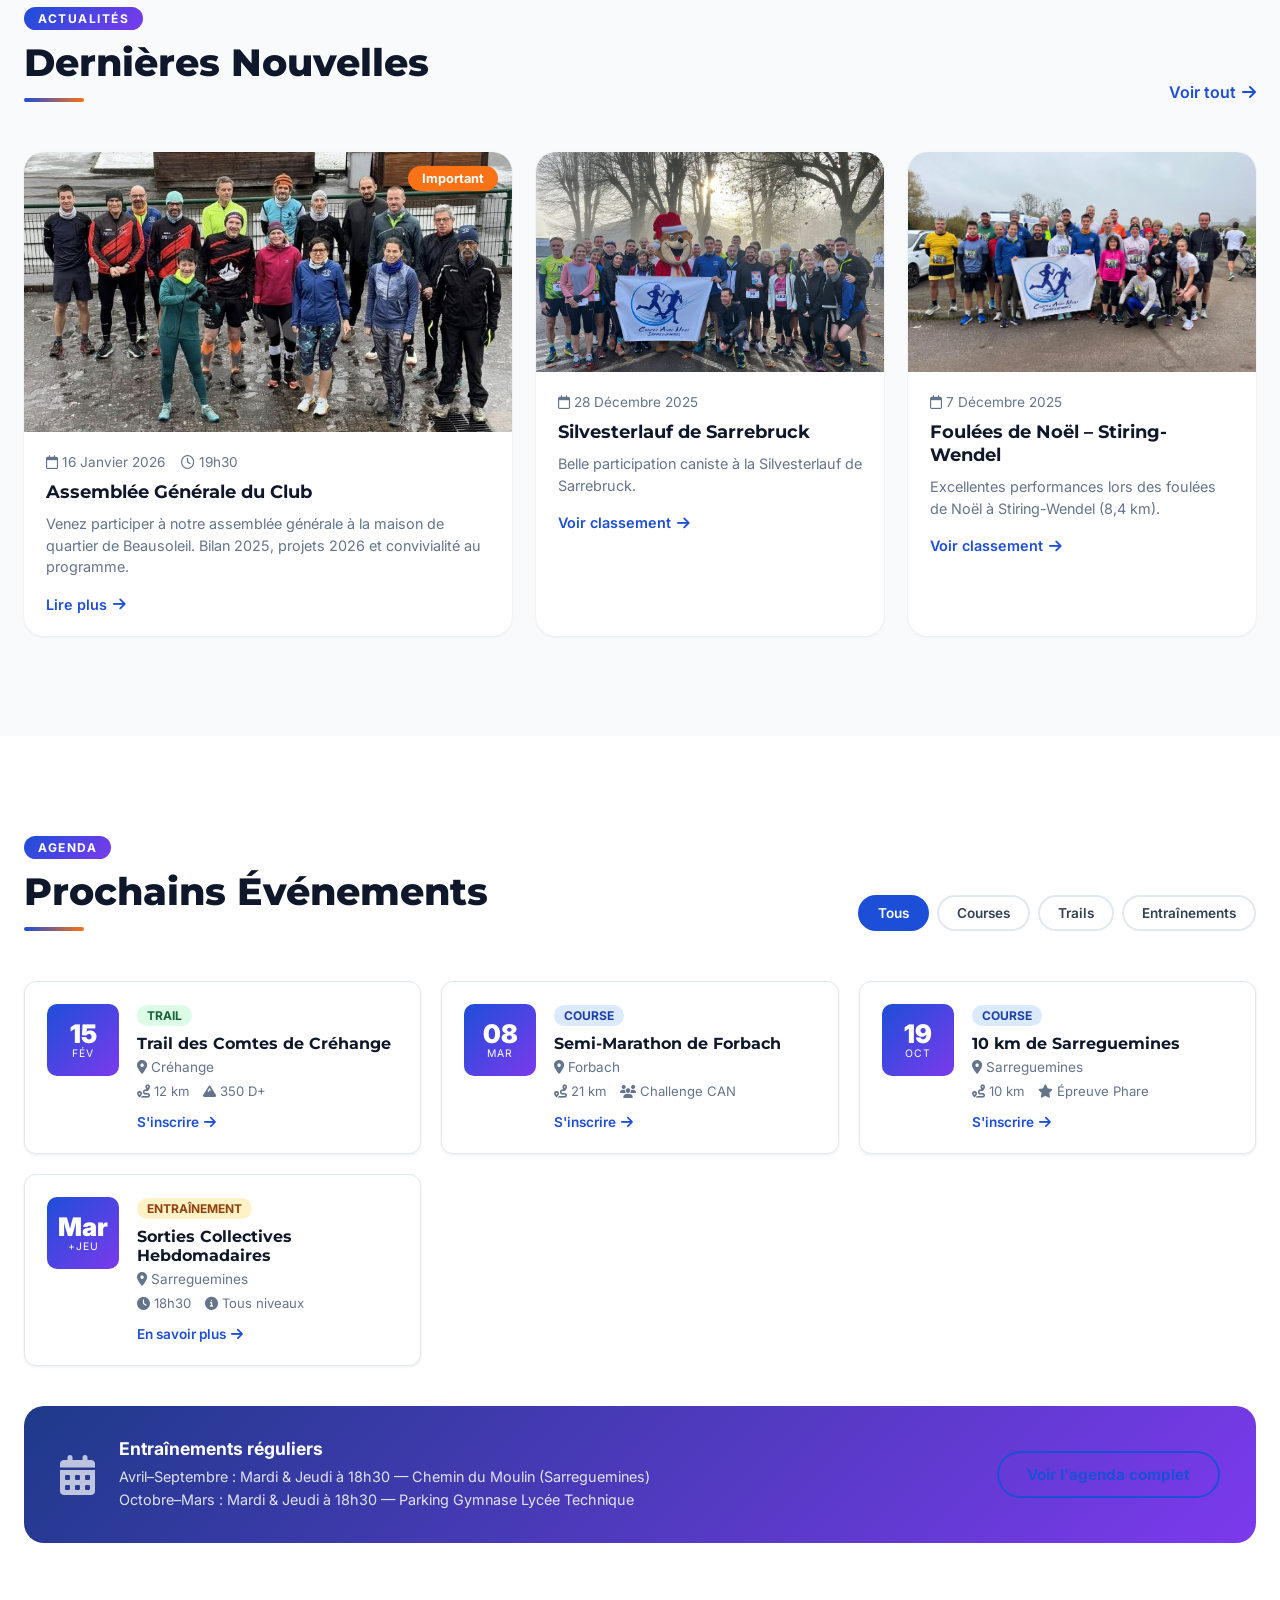
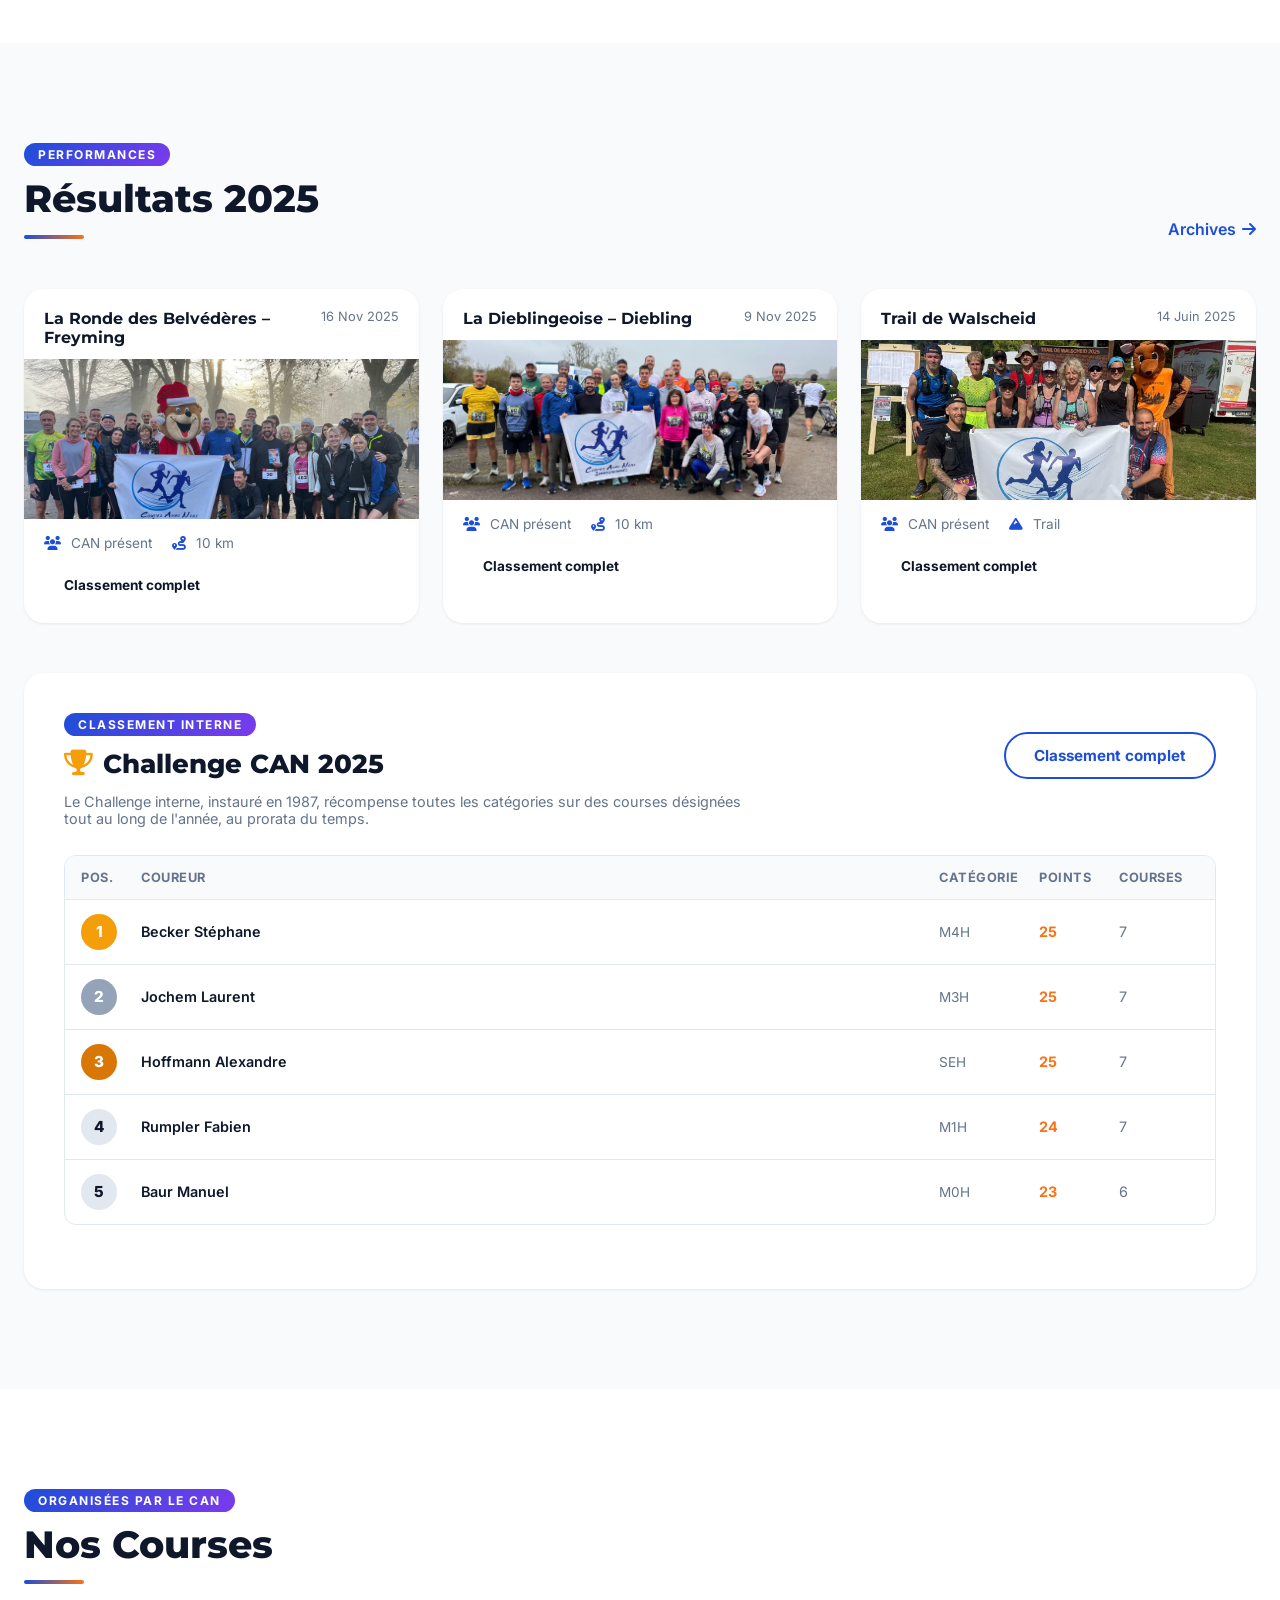
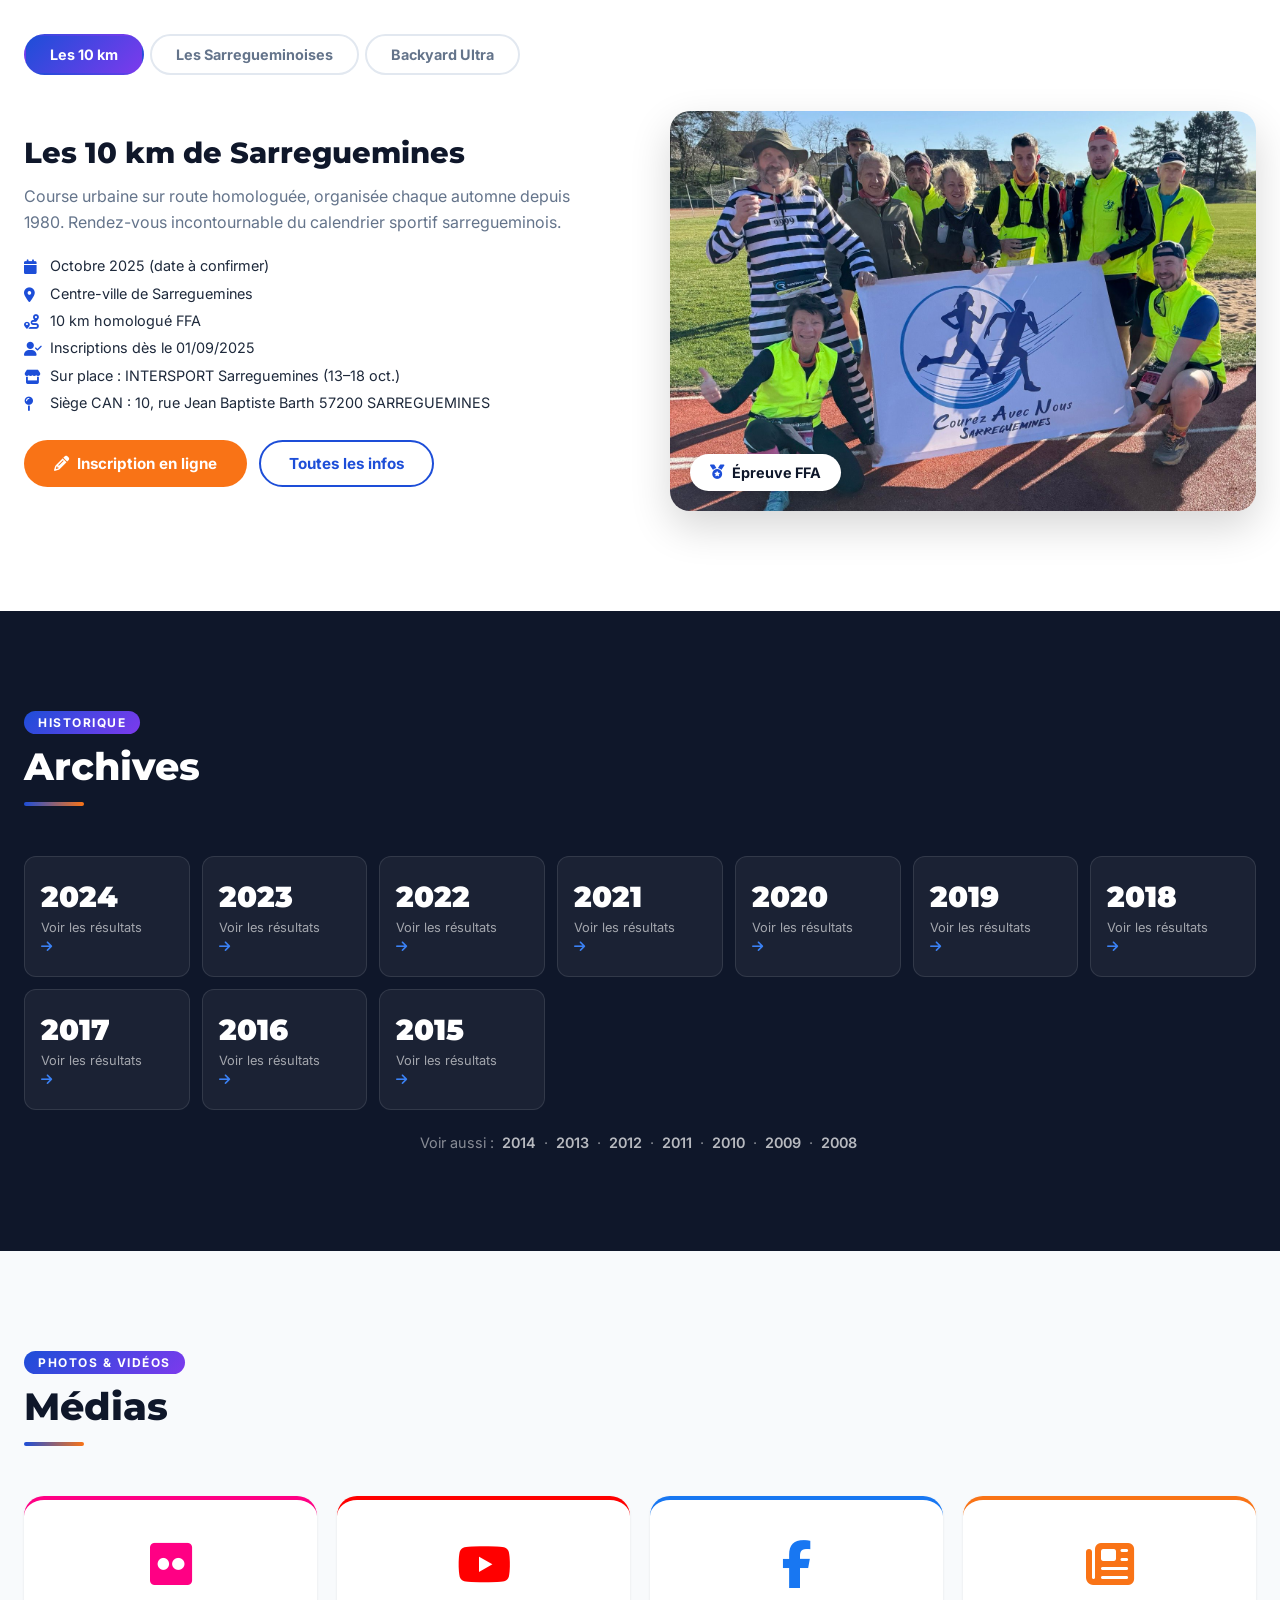
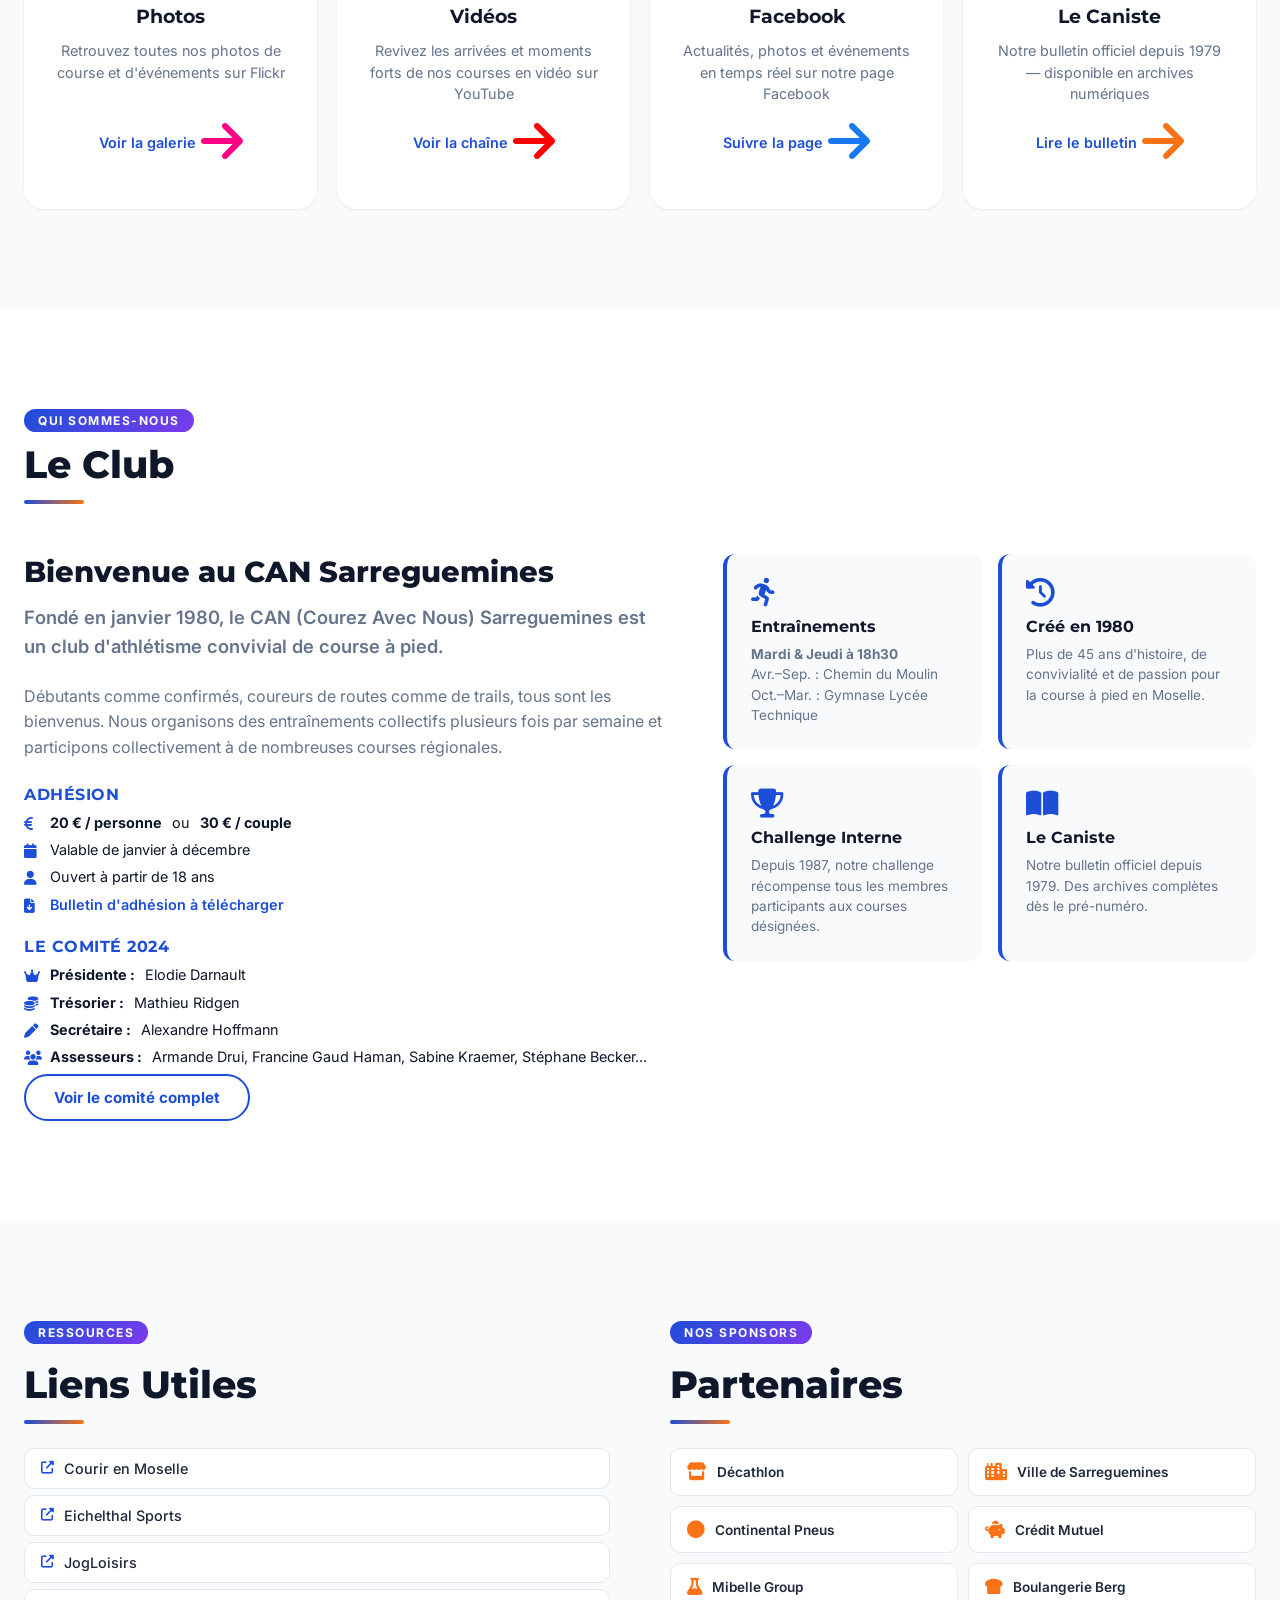
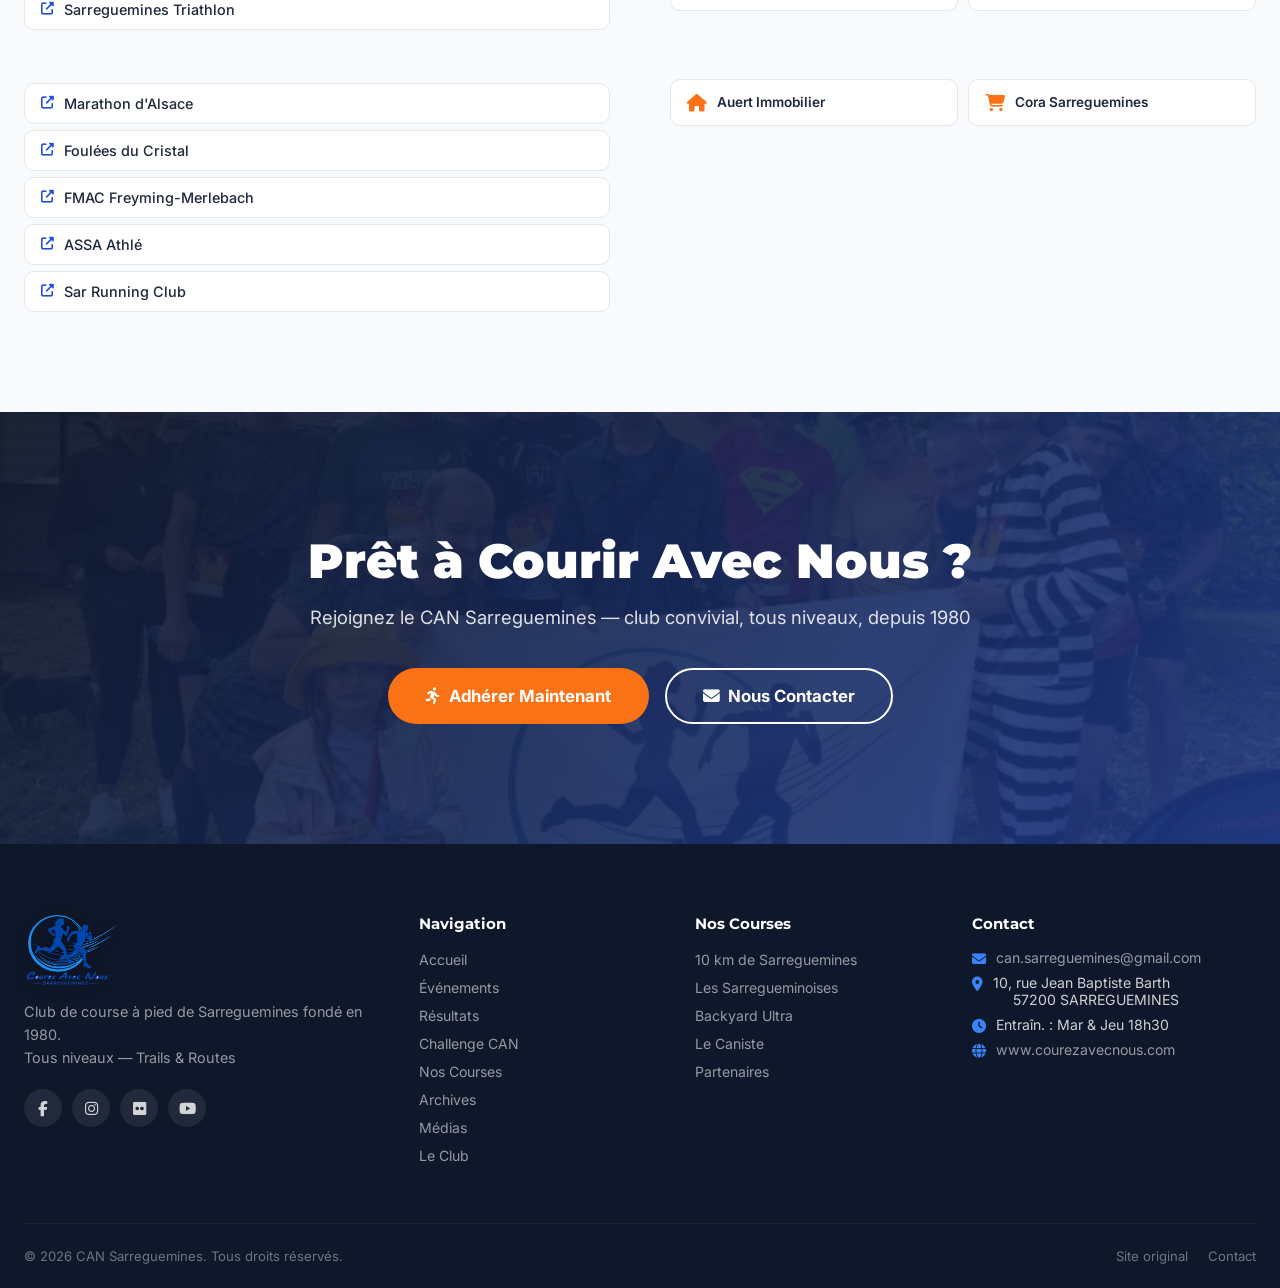
==== commit e4b0fb05: "Add files via upload" ====
--- a/index.html
+++ b/index.html
@@ -1,864 +1,672 @@
 <!DOCTYPE html>
 <html lang="fr">
 <head>
-    <meta charset="UTF-8">
-    <meta name="viewport" content="width=device-width, initial-scale=1.0">
-    <title>CAN Sarreguemines - Courez Avec Nous</title>
-    <link rel="stylesheet" href="styles.css">
-    <link href="https://fonts.googleapis.com/css2?family=Montserrat:wght@400;600;700;800&family=Inter:wght@300;400;500;600&display=swap" rel="stylesheet">
-    <link rel="stylesheet" href="https://cdnjs.cloudflare.com/ajax/libs/font-awesome/6.4.0/css/all.min.css">
-    </head>
+  <meta charset="UTF-8">
+  <meta name="viewport" content="width=device-width, initial-scale=1.0">
+  <title>CAN Sarreguemines – Courez Avec Nous</title>
+  <link rel="stylesheet" href="styles.css">
+  <link href="https://fonts.googleapis.com/css2?family=Montserrat:wght@400;600;700;800;900&family=Inter:wght@300;400;500;600&display=swap" rel="stylesheet">
+  <link rel="stylesheet" href="https://cdnjs.cloudflare.com/ajax/libs/font-awesome/6.4.0/css/all.min.css">
+</head>
 <body>
-    <!-- Navigation -->
-    <nav class="navbar" id="navbar">
-        <div class="nav-container">
-            <div class="nav-social">
-                <a href="https://www.facebook.com/people/CAN-Sarreguemines/100083086042865" target="_blank" class="nav-social-link nav-social-fb" aria-label="Facebook">
-                <i class="fab fa-facebook-f"></i><br></a>
-                <a href="#" target="_blank" class="nav-social-link nav-social-ig" aria-label="Instagram">
-                <i class="fab fa-instagram"></i><br></a>
-                <a href="#" target="_blank" class="nav-social-link nav-social-strava" aria-label="Strava"><i class="fab fa-strava"></i><br></a>
-                <a href="https://www.youtube.com/channel/UCToA7cgLOyE8D9TNn8tlWJQ" target="_blank" class="nav-social-link nav-social-yt" aria-label="YouTube">
-                <i class="fab fa-youtube"></i></a>
-            </div>
-            <div class="nav-logo">
-                <img src="images/Logo CAN.png" alt="Logo CAN">
-            </div>
-             <div class="hamburger" id="hamburger">
-                <span></span>
-                <span></span>
-                <span></span>
-            </div>
-                <div class="nav-menu" id="nav-menu">
-                <a href="#accueil" class="nav-link active">Accueil</a>
-                <a href="#evenements" class="nav-link">Événements</a>
-                <a href="#resultats" class="nav-link">Résultats</a>
-                <div class="nav-dropdown">
-                    <a href="#nos-courses" class="nav-link nav-dropdown-trigger">Nos Courses <i class="fas fa-chevron-down"></i></a>
-                    <div class="dropdown-menu">
-                        <a href="#10km" class="dropdown-item">Les 10 km de Sarreguemines</a>
-                        <a href="#sarregueminoises" class="dropdown-item">Les Sarregueminoises contre le Cancer</a>
-                        <a href="#backyard" class="dropdown-item">Backyard Ultra</a>
-                    </div>
-                </div>
-                <a href="#caniste" class="nav-link">Le Caniste</a>
-                <div class="nav-dropdown">
-                    <a href="#archives" class="nav-link nav-dropdown-trigger">Archives <i class="fas fa-chevron-down"></i></a>
-                    <div class="dropdown-menu dropdown-menu-scroll">
-                        <a href="http://www.courezavecnous.com/2024.html" target="_blank" class="dropdown-item">2024</a>
-                        <a href="http://www.courezavecnous.com/2023.html" target="_blank" class="dropdown-item">2023</a>
-                        <a href="http://www.courezavecnous.com/2022.html" target="_blank" class="dropdown-item">2022</a>
-                        <a href="http://www.courezavecnous.com/2021.html" target="_blank" class="dropdown-item">2021</a>
-                        <a href="http://www.courezavecnous.com/2020.html" target="_blank" class="dropdown-item">2020</a>
-                        <a href="http://www.courezavecnous.com/2019.html" target="_blank" class="dropdown-item">2019</a>
-                        <a href="http://www.courezavecnous.com/2018.html" target="_blank" class="dropdown-item">2018</a>
-                        <a href="http://www.courezavecnous.com/2017.html" target="_blank" class="dropdown-item">2017</a>
-                        <a href="http://www.courezavecnous.com/2016.html" target="_blank" class="dropdown-item">2016</a>
-                        <a href="http://www.courezavecnous.com/2015.html" target="_blank" class="dropdown-item">2015</a>
-                    </div>
-                </div>
-                <div class="nav-dropdown">
-                    <a href="#medias" class="nav-link nav-dropdown-trigger">Médias <i class="fas fa-chevron-down"></i></a>
-                    <div class="dropdown-menu">
-                        <a href="https://www.flickr.com/photos/127451228@N05/collections/" target="_blank" class="dropdown-item"><i class="fas fa-camera"></i> Photos (Flickr)</a>
-                        <a href="https://www.youtube.com/channel/UCToA7cgLOyE8D9TNn8tlWJQ" target="_blank" class="dropdown-item"><i class="fab fa-youtube"></i> Vidéos (YouTube)</a>
-                    </div>
-                </div>
-                <div class="nav-dropdown">
-                    <a href="#liens" class="nav-link nav-dropdown-trigger">Liens <i class="fas fa-chevron-down"></i></a>
-                    <div class="dropdown-menu">
-                        <a href="#liens-utiles" class="dropdown-item">Liens Utiles</a>
-                        <a href="http://www.courezavecnous.com/NOS%20PARTENAIRES.html" target="_blank" class="dropdown-item">Partenaires</a>
-                    </div>
-                </div>
-                <a href="#club" class="nav-link">Le Club</a>
-                <a href="#contact" class="nav-link">Contact</a>
-                <a href="https://forms.registration4all.com/EventRegistration/Register_Sport_Event.aspx?EventID=220456" target="_blank" class="nav-btn">Adhérer</a>
-            </div>
-        </div>
-    </nav>
-
-    <!-- Hero Section -->
-    <section class="hero" id="accueil">
-
-        <!-- Carrousel de photos -->
-        <div class="hero-slides" id="heroSlides">
-            <!-- Trail montagne - Alessio Soggetti, coureur alpin Zacup race -->
-            <div class="hero-slide" style="background-image: url('https://images.unsplash.com/photo-1552674605-db6ffd4facb5?w=1920&q=85&auto=format&fit=crop')"></div>
-            <div class="hero-slide" style="background-image: url('https://images.unsplash.com/photo-1476480862126-209bfaa8edc8?w=1920&q=85&auto=format&fit=crop')"></div>
-            <div class="hero-slide" style="background-image: url('https://images.unsplash.com/photo-1532444458054-01a7dd3e9fca?w=1920&q=85&auto=format&fit=crop')"></div>
-            <div class="hero-slide" style="background-image: url('https://images.unsplash.com/photo-1513593771513-7b58b6c4af38?w=1920&q=85&auto=format&fit=crop')"></div>
-</div>
-</div>
-        </div>
-
-        <!-- Overlay dégradé -->
-        <div class="hero-overlay"></div>
-
-        <!-- Contenu -->
-        <div class="hero-content">
-            <div class="hero-badge">
-                <i class="fas fa-map-marker-alt"></i> Sarreguemines, Moselle
-            </div>
-            <h1 class="hero-title"> CAN Sarreguemines<br><span class="hero-title-accent">Courez Avec Nous</span></h1>
-            <p class="hero-subtitle">Club de course à pied de Sarreguemines</p>
-            <p class="hero-description">Débutant ou confirmé, trails ou routes - Rejoignez notre communauté de passionnés de course à pied</p>
-            <div class="hero-buttons">
-                <a href="#club" class="btn btn-hero-secondary">
-                    <i class="fas fa-users"></i> Découvrir le Club
-                </a>
-                <a href="#evenements" class="btn btn-secondary">Prochains Événements
-                </a>
-                <a href="https://forms.registration4all.com/EventRegistration/Register_Sport_Event.aspx?EventID=220456" target="_blank" class="btn btn-hero-primary">
-                    <i class="fas fa-running"></i> S'inscrire aux 10 km
-                </a>
-            </div>
-            <div class="hero-stats">
-                <div class="stat">
-                    <span class="stat-number">150</span>
-                    <span class="stat-label">Membres</span>
-                </div>
-                <div class="stat-divider"></div>
-                <div class="stat">
-                    <span class="stat-number">30</span>
-                    <span class="stat-label">Courses / An</span>
-                </div>
-                <div class="stat-divider"></div>
-                <div class="stat">
-                    <span class="stat-number">45</span>
-                    <span class="stat-label">Ans d'histoire</span>
-                </div>
-            </div>
-        </div>
-
-        <!-- Contrôles carrousel -->
-        <button class="hero-nav hero-prev" id="heroPrev" aria-label="Photo précédente">
-            <i class="fas fa-chevron-left"></i>
-        </button>
-        <button class="hero-nav hero-next" id="heroNext" aria-label="Photo suivante">
-            <i class="fas fa-chevron-right"></i>
-        </button>
-
-        <!-- Indicateurs dots -->
-        <div class="hero-dots" id="heroDots">
-            <button class="hero-dot active" data-slide="0" aria-label="Slide 1"></button>
-            <button class="hero-dot" data-slide="1" aria-label="Slide 2"></button>
-            <button class="hero-dot" data-slide="2" aria-label="Slide 3"></button>
-            <button class="hero-dot" data-slide="3" aria-label="Slide 4"></button>
-            <button class="hero-dot" data-slide="4" aria-label="Slide 5"></button>
-        </div>
-
-        <div class="scroll-indicator">
-            <i class="fas fa-chevron-down"></i>
-        </div>
-    </section>
-
-    <!-- News Section -->
-    <section class="section news-section">
-        <div class="container">
-            <div class="section-header">
-                <h2 class="section-title">Dernières Nouvelles</h2>
-                <a href="#" class="view-all">Voir tout <i class="fas fa-arrow-right"></i></a>
-            </div>
-            <div class="news-grid">
-                <article class="news-card featured">
-                    <div class="news-image">
-                        <img src="https://images.unsplash.com/photo-1552674605-db6ffd4facb5?w=800" alt="Assemblée Générale">
-                        <span class="news-badge">Important</span>
-                    </div>
-                    <div class="news-content">
-                        <div class="news-meta">
-                            <span><i class="far fa-calendar"></i> 16 Janvier 2026</span>
-                            <span><i class="far fa-clock"></i> 19h30</span>
-                        </div>
-                        <h3>Assemblée Générale du Club</h3>
-                        <p>Venez participer à notre assemblée générale à la maison de quartier de Beausoleil. Programme : bilan 2025, projets 2026, et convivialité.</p>
-                        <a href="#" class="read-more">Lire plus <i class="fas fa-arrow-right"></i></a>
-                    </div>
-                </article>
-                <article class="news-card">
-                    <div class="news-image">
-                        <img src="https://images.unsplash.com/photo-1513593771513-7b58b6c4af38?w=600" alt="Silvesterlauf">
-                    </div>
-                    <div class="news-content">
-                        <div class="news-meta">
-                            <span><i class="far fa-calendar"></i> 28 Décembre 2025</span>
-                        </div>
-                        <h3>Silvesterlauf de Sarrebruck</h3>
-                        <p>Belle participation de nos coureurs à la Silvesterlauf. Consultez les résultats complets.</p>
-                        <a href="#" class="read-more">Voir résultats <i class="fas fa-arrow-right"></i></a>
-                    </div>
-                </article>
-                <article class="news-card">
-                    <div class="news-image">
-                        <img src="https://images.unsplash.com/photo-1571008887538-b36bb32f4571?w=600" alt="Foulées de Noël">
-                    </div>
-                    <div class="news-content">
-                        <div class="news-meta">
-                            <span><i class="far fa-calendar"></i> 7 Décembre 2025</span>
-                        </div>
-                        <h3>Foulées de Noël - Stiring-Wendel</h3>
-                        <p>Excellentes performances de nos athlètes lors des foulées de Noël!</p>
-                        <a href="https://fmacfreymingmerlebach.com/wp-content/uploads/2025/11/classement-la-ronde-des-belvederes-2025.pdf" class="read-more">Voir résultats <i class="fas fa-arrow-right"></i></a>
-                    </div>
-                </article>
-            </div>
-        </div>
-    </section>
-
-    <!-- Events Section -->
-    <section class="section events-section" id="evenements">
-        <div class="container">
-            <div class="section-header">
-                <h2 class="section-title">Prochains Événements</h2>
-                <div class="event-filters">
-                    <button class="filter-btn active">Tous</button>
-                    <button class="filter-btn">Courses</button>
-                    <button class="filter-btn">Trails</button>
-                    <button class="filter-btn">Entraînements</button>
-                </div>
-            </div>
-            <div class="events-grid">
-                <div class="event-card">
-                    <div class="event-date">
-                        <span class="event-day">15</span>
-                        <span class="event-month">FÉV</span>
-                    </div>
-                    <div class="event-content">
-                        <span class="event-category trail">Trail</span>
-                        <h3>Trail des Comtes de Créhange</h3>
-                        <p class="event-location"><i class="fas fa-map-marker-alt"></i> Créhange</p>
-                        <div class="event-details">
-                            <span><i class="fas fa-route"></i> 12 km</span>
-                            <span><i class="fas fa-users"></i> 15 inscrits</span>
-                        </div>
-                        <a href="#" class="event-link">S'inscrire <i class="fas fa-arrow-right"></i></a>
-                    </div>
-                </div>
-                <div class="event-card">
-                    <div class="event-date">
-                        <span class="event-day">08</span>
-                        <span class="event-month">MAR</span>
-                    </div>
-                    <div class="event-content">
-                        <span class="event-category course">Course</span>
-                        <h3>Semi-Marathon de Forbach</h3>
-                        <p class="event-location"><i class="fas fa-map-marker-alt"></i> Forbach</p>
-                        <div class="event-details">
-                            <span><i class="fas fa-route"></i> 21 km</span>
-                            <span><i class="fas fa-users"></i> 8 inscrits</span>
-                        </div>
-                        <a href="#" class="event-link">S'inscrire <i class="fas fa-arrow-right"></i></a>
-                    </div>
-                </div>
-                <div class="event-card">
-                    <div class="event-date">
-                        <span class="event-day">22</span>
-                        <span class="event-month">MAR</span>
-                    </div>
-                    <div class="event-content">
-                        <span class="event-category entrainement">Entraînement</span>
-                        <h3>Sortie Longue Collective</h3>
-                        <p class="event-location"><i class="fas fa-map-marker-alt"></i> Sarreguemines</p>
-                        <div class="event-details">
-                            <span><i class="fas fa-clock"></i> 09h00</span>
-                            <span><i class="fas fa-route"></i> 15-20 km</span>
-                        </div>
-                        <a href="#" class="event-link">Participer <i class="fas fa-arrow-right"></i></a>
-                    </div>
-                </div>
-            </div>
-            <div class="calendar-cta">
-                <i class="fas fa-calendar-alt"></i>
-                <p>Consultez le calendrier complet des événements 2026</p>
-                <a href="#" class="btn btn-outline">Voir le calendrier</a>
-            </div>
-        </div>
-    </section>
-
-    <!-- Results Section -->
-    <section class="section results-section" id="resultats">
-        <div class="container">
-            <div class="section-header">
-                <h2 class="section-title">Résultats Récents</h2>
-                <a href="#" class="view-all">Tous les résultats <i class="fas fa-arrow-right"></i></a>
-            </div>
-            <div class="results-container">
-                <div class="result-card">
-                    <div class="result-header">
-                        <h3>Les Foulées de Noël - Stiring-Wendel</h3>
-                        <span class="result-date">7 Décembre 2025</span>
-                    </div>
-                    <div class="result-stats">
-                        <div class="stat-item">
-                            <i class="fas fa-trophy"></i>
-                            <span>3 podiums</span>
-                        </div>
-                        <div class="stat-item">
-                            <i class="fas fa-users"></i>
-                            <span>12 participants</span>
-                        </div>
-                        <div class="stat-item">
-                            <i class="fas fa-route"></i>
-                            <span>8.4 km</span>
-                        </div>
-                    </div>
-                    <div class="top-runners">
-                        <div class="runner-item">
-                            <span class="position gold">1er</span>
-                            <span class="runner-name">Jean Dupont</span>
-                            <span class="runner-time">32:45</span>
-                        </div>
-                        <div class="runner-item">
-                            <span class="position silver">3e</span>
-                            <span class="runner-name">Marie Laurent</span>
-                            <span class="runner-time">36:12</span>
-                        </div>
-                    </div>
-                    <a href="#" class="btn btn-sm">Classement complet</a>
-                </div>
-                
-                <div class="result-card">
-                    <div class="result-header">
-                        <h3>La Dieblingeoise - Diebling</h3>
-                        <span class="result-date">9 Novembre 2025</span>
-                    </div>
-                    <div class="result-stats">
-                        <div class="stat-item">
-                            <i class="fas fa-trophy"></i>
-                            <span>2 podiums</span>
-                        </div>
-                        <div class="stat-item">
-                            <i class="fas fa-users"></i>
-                            <span>10 participants</span>
-                        </div>
-                        <div class="stat-item">
-                            <i class="fas fa-route"></i>
-                            <span>10 km</span>
-                        </div>
-                    </div>
-                    <div class="top-runners">
-                        <div class="runner-item">
-                            <span class="position silver">2e</span>
-                            <span class="runner-name">Pierre Martin</span>
-                            <span class="runner-time">38:23</span>
-                        </div>
-                    </div>
-                    <a href="#" class="btn btn-sm">Classement complet</a>
-                </div>
-            </div>
-            
-            <!-- Challenge Board -->
-            <div class="challenge-board">
-                <h3><i class="fas fa-medal"></i> Challenge CAN 2026</h3>
-                <div class="challenge-table">
-                    <div class="challenge-row header">
-                        <span>Position</span>
-                        <span>Coureur</span>
-                        <span>Points</span>
-                        <span>Courses</span>
-                    </div>
-                    <div class="challenge-row">
-                        <span class="rank">1</span>
-                        <span class="name">Jean Dupont</span>
-                        <span class="points">245</span>
-                        <span class="races">8</span>
-                    </div>
-                    <div class="challenge-row">
-                        <span class="rank">2</span>
-                        <span class="name">Marie Laurent</span>
-                        <span class="points">238</span>
-                        <span class="races">9</span>
-                    </div>
-                    <div class="challenge-row">
-                        <span class="rank">3</span>
-                        <span class="name">Pierre Martin</span>
-                        <span class="points">221</span>
-                        <span class="races">7</span>
-                    </div>
-                </div>
-                <a href="#" class="btn btn-outline">Classement complet du challenge</a>
-            </div>
-        </div>
-    </section>
-    <!-- Gallery Section -->
-    <section class="section gallery-section" id="galerie">
-        <div class="container">
-            <div class="section-header">
-                <h2 class="section-title">Galerie Photos</h2>
-                <a href="https://www.flickr.com/photos/127451228@N05/collections/" target="_blank" class="view-all">Toutes les photos <i class="fas fa-arrow-right"></i></a>
-            </div>
-            <div class="gallery-grid">
-                <div class="gallery-item">
-                    <img src="images/freyming.jpg" onerror="this.src='https://images.unsplash.com/photo-1452626038306-9aae5e071dd3?w=600'" alt="Ronde des Belvédères">
-                    <div class="gallery-overlay">
-                        <h4>Ronde des Belvédères - Freyming</h4>
-                        <a href="https://fmacfreymingmerlebach.com/wp-content/uploads/2025/11/classement-la-ronde-des-belvederes-2025.pdf" target="_blank" class="gallery-link">Classement</a>
-                    </div>
-                </div>
-                <div class="gallery-item">
-                    <img src="images/walscheid.jpg" onerror="this.src='https://images.unsplash.com/photo-1526676037777-05a232554f77?w=600'" alt="Trail de Walscheid">
-                    <div class="gallery-overlay">
-                        <h4>Trail de Walscheid 2025</h4>
-                        <a href="https://lastlap.fr/event-live?nameEvent=Trail%20de%20Walscheid" target="_blank" class="gallery-link">Classement</a>
-                    </div>
-                </div>
-                <div class="gallery-item">
-                    <img src="images/spitrail.jpg" onerror="this.src='https://images.unsplash.com/photo-1526676037777-05a232554f77?w=600'" alt="Spit'Trail">
-                    <div class="gallery-overlay">
-                        <h4>Spit'Trail - L'Hôpital</h4>
-                        <a href="https://gotiming.fr/resultats/spittrail-2025" target="_blank" class="gallery-link">Classement</a>
-                    </div>
-                </div>
-                <div class="gallery-item">
-                    <img src="images/verriers.png" onerror="this.src='https://images.unsplash.com/photo-1551958219-acbc608c6377?w=600'" alt="Trail des Verriers">
-                    <div class="gallery-overlay">
-                        <h4>Trail des Verriers - Goetzenbruck</h4>
-                        <a href="https://www.le-sportif.com/ResultsDetail/ResultsHistory.aspx?EventResultsID=5738" target="_blank" class="gallery-link">Classement</a>
-                    </div>
-                </div>
-                <div class="gallery-item">
-                    <img src="images/crehange.jpg" onerror="this.src='https://images.unsplash.com/photo-1532444458054-01a7dd3e9fca?w=600'" alt="Trail des Comtes">
-                    <div class="gallery-overlay">
-                        <h4>Trail des Comtes de Créhange</h4>
-                        <a href="https://gotiming.fr/evenement/trail-des-comtes-de-crehange/" target="_blank" class="gallery-link">Classement</a>
-                    </div>
-                </div>
-                <div class="gallery-item">
-                    <img src="images/epiphanie.jpg" onerror="this.src='https://images.unsplash.com/photo-1506126613408-eca07ce68773?w=600'" alt="Épiphanie">
-                    <div class="gallery-overlay">
-                        <h4>Sortie Épiphanie 2025</h4>
-                        <span>Sortie groupée</span>
-                    </div>
-                </div>
-            </div>
-        </div>
-    </section>
-
-    <!-- Nos Courses Section -->
-    <section class="section courses-section" id="nos-courses">
-        <div class="container">
-            <div class="section-header">
-                <h2 class="section-title">Nos Courses</h2>
-                <p class="section-subtitle">Le CAN Sarreguemines organise deux événements majeurs chaque année</p>
-            </div>
-            <div class="courses-grid">
-               
-                <!-- 10 KM -->
-                <div class="course-card" id="10km">
-                    <div class="course-header course-header-blue">
-                        <div class="course-icon"><i class="fas fa-running"></i></div>
-                        <h3>Les 10 km de Sarreguemines</h3>
-                        <p class="course-edition">Prochaine édition — Octobre 2026</p>
-                    </div>
-                    <div class="course-body">
-                        <div class="course-info-grid">
-                            <div class="course-info-item">
-                                <i class="fas fa-flag-checkered"></i>
-                                <div><strong>Départ</strong><span>10h00, Avenue de la Blies</span></div>
-                            </div>
-                            <div class="course-info-item">
-                                <i class="fas fa-road"></i>
-                                <div><strong>Parcours</strong><span>Urbain asphalté, mesuré IAAF — ravitaillement km 5</span></div>
-                            </div>
-                            <div class="course-info-item">
-                                <i class="fas fa-map-marker-alt"></i>
-                                <div><strong>Accueil / Douches</strong><span>Gymnase du Lycée Kieffer, rue Rauski</span></div>
-                            </div>
-                            <div class="course-info-item">
-                                <i class="fas fa-ticket-alt"></i>
-                                <div><strong>Inscription</strong><span>14€ — Ouverture 01/09/2025 — Clôture 18/10/25 à 12h. Pas d'inscription le jour même.</span></div>
-                            </div>
-                            <div class="course-info-item">
-                                <i class="fas fa-user-check"></i>
-                                <div><strong>Conditions</strong><span>16 ans min. (né(e) en 2009 ou avant). Licences FFA uniquement. PPS &lt; 3 mois obligatoire.</span></div>
-                            </div>
-                        </div>
-                        <div class="course-rewards">
-                            <h4><i class="fas fa-trophy"></i> Récompenses</h4>
-                            <p>Primes de 200€ à 30€ pour les 10 premiers H/F. Prime de 100€ au 1er H/F au point intermédiaire (café Chez Alex). Coupes catégories CA/JU/ES/SE et Masters. Tee-shirt technique aux 1800 premiers inscrits, médaille à tous les arrivants.</p>
-                        </div>
-                        <div class="course-actions">
-                            <a href="https://forms.registration4all.com/EventRegistration/Register_Sport_Event.aspx?EventID=220456" target="_blank" class="btn btn-primary">S'inscrire en ligne</a>
-                            <a href="https://www.le-sportif.com/ResultsDetail/ResultsHistoryDetail.aspx?EventResultsID=519&EventResultsActivityID=58827&EventResultsActivityRND=bd2e08cb-94dd-46e6-b113-b3ed484a82d2" target="_blank" class="btn btn-outline">Classement 2025</a>
-                            <a href="https://media.le-sportif.com/Videos/Video_Sport_EventActivityList.aspx?EventID=220456" target="_blank" class="btn btn-outline">Vidéos d'arrivée</a>
-                        </div>
-                        <div class="course-palmares">
-                            <h4><i class="fas fa-medal"></i> Palmarès récent</h4>
-                            <div class="palmares-table">
-                                <div class="palmares-row header"><span class="p-year">Année</span><span class="p-winner-h">1er Homme</span><span class="p-winner-f">1ère Femme</span></div>
-                                <div class="palmares-row"><span class="p-year">2025</span><span class="p-winner-h">Laurent Tsang-Chun-Sze <em>30'52''</em></span><span class="p-winner-f">Aurélie Brevetti <em>39'22''</em></span></div>
-                                <div class="palmares-row"><span class="p-year">2024</span><span class="p-winner-h">Yann Schrub <em>29'37''</em></span><span class="p-winner-f">Caroline Dennilauler <em>34'52''</em></span></div>
-                                <div class="palmares-row"><span class="p-year">2023</span><span class="p-winner-h">Fidelio Klein <em>29'55''</em></span><span class="p-winner-f">Emilie Jacquot Claude <em>35'10''</em></span></div>
-                                <div class="palmares-row"><span class="p-year">2022</span><span class="p-winner-h">Yann Schrub <em>29'50''</em></span><span class="p-winner-f">Florence Scher <em>36'24''</em></span></div>
-                                <div class="palmares-row"><span class="p-year">2021</span><span class="p-winner-h">Yann Schrub <em>29'12''</em></span><span class="p-winner-f">Emilie Jacquot Claude <em>34'57''</em></span></div>
-                                <div class="palmares-row"><span class="p-year">2019</span><span class="p-winner-h">Yann Schrub <em>28'57''</em></span><span class="p-winner-f">Chloé Reitz <em>35'19''</em></span></div>
-                                <div class="palmares-row"><span class="p-year">2018</span><span class="p-winner-h">Yann Schrub <em>30'15''</em></span><span class="p-winner-f">Chloé Reitz <em>35'35''</em></span></div>
-                                <div class="palmares-row"><span class="p-year">2017</span><span class="p-winner-h">Yann Schrub <em>31'11''</em></span><span class="p-winner-f">Chloé Reitz <em>35'53''</em></span></div>
-                                <div class="palmares-row"><span class="p-year">2016</span><span class="p-winner-h">Yann Schrub <em>30'32''</em></span><span class="p-winner-f">Nathalie Da Ponte <em>36'42''</em></span></div>
-                                <div class="palmares-row"><span class="p-year">2015</span><span class="p-winner-h">Karim Tahri <em>31'08''</em></span><span class="p-winner-f">Nathalie Da Ponte <em>36'21''</em></span></div>
-                            </div>
-                            <details class="palmares-more">
-                                <summary>Tout le palmarès (depuis 1980)</summary>
-                                <div class="palmares-table">
-                                    <div class="palmares-row"><span class="p-year">2014</span><span class="p-winner-h">Gregory Basilico <em>31'56''</em></span><span class="p-winner-f">Nathalie Da Ponte <em>35'57''</em></span></div>
-                                    <div class="palmares-row"><span class="p-year">2013</span><span class="p-winner-h">Omar Errachidi <em>31'10''</em></span><span class="p-winner-f">Nathalie Da Ponte <em>36'41''</em></span></div>
-                                    <div class="palmares-row"><span class="p-year">2012</span><span class="p-winner-h">Omar Errachidi <em>31'51''</em></span><span class="p-winner-f">Daisy Colibry <em>36'20''</em></span></div>
-                                    <div class="palmares-row"><span class="p-year">2011</span><span class="p-winner-h">Remi Mayer <em>31'30''</em></span><span class="p-winner-f">Daisy Colibry <em>36'12''</em></span></div>
-                                    <div class="palmares-row"><span class="p-year">2010</span><span class="p-winner-h">Kamel Abdi <em>32'35''</em></span><span class="p-winner-f">Daisy Colibry <em>37'10''</em></span></div>
-                                    <div class="palmares-row"><span class="p-year">2009</span><span class="p-winner-h">Alexei Gurkin <em>30'07''</em></span><span class="p-winner-f">Ludmilla Gurkina <em>34'54''</em></span></div>
-                                    <div class="palmares-row"><span class="p-year">2008</span><span class="p-winner-h">Alexei Gurkin <em>29'57''</em></span><span class="p-winner-f">Ludmilla Gurkina <em>34'46''</em></span></div>
-                                    <div class="palmares-row"><span class="p-year">2007</span><span class="p-winner-h">Alexei Gurkin <em>31'32''</em></span><span class="p-winner-f">Ludmilla Gurkina <em>38'19''</em></span></div>
-                                    <div class="palmares-row"><span class="p-year">2006</span><span class="p-winner-h">Alexei Gurkin <em>30'10''</em></span><span class="p-winner-f">Ludmilla Gurkina <em>36'23''</em></span></div>
-                                    <div class="palmares-row"><span class="p-year">2005</span><span class="p-winner-h">Alexei Gurkin <em>30'00''</em></span><span class="p-winner-f">Valentina Enaki <em>35'02''</em></span></div>
-                                    <div class="palmares-row"><span class="p-year">2004</span><span class="p-winner-h">Omar Errachidi <em>31'03''</em></span><span class="p-winner-f">Angelika Averkova <em>35'28''</em></span></div>
-                                    <div class="palmares-row"><span class="p-year">2003</span><span class="p-winner-h">Moussa Kipkemboi <em>30'25''</em></span><span class="p-winner-f">Victoria Nenacheva <em>36'39''</em></span></div>
-                                    <div class="palmares-row"><span class="p-year">2002</span><span class="p-winner-h">Moussa Kipkemboi <em>29'16''</em></span><span class="p-winner-f">Freshiah Walthaka <em>34'55''</em></span></div>
-                                    <div class="palmares-row"><span class="p-year">2001</span><span class="p-winner-h">Michael Ngaseke <em>28'50''</em></span><span class="p-winner-f">Elisabeth Onyambu <em>35'32''</em></span></div>
-                                    <div class="palmares-row"><span class="p-year">2000</span><span class="p-winner-h">Hamid Mezziani <em>30'44''</em></span><span class="p-winner-f">Elena Baranova <em>35'29''</em></span></div>
-                                    <div class="palmares-row"><span class="p-year">1999</span><span class="p-winner-h">Hamid Mezziani <em>31'17''</em></span><span class="p-winner-f">Annick Singer <em>37'39''</em></span></div>
-                                </div>
-                            </details>
-                        </div>
-                    </div>
-                </div>
-
-                <!-- Sarregueminoises -->
-                <div class="course-card" id="sarregueminoises">
-                    <div class="course-header course-header-pink">
-                        <div class="course-icon"><i class="fas fa-ribbon"></i></div>
-                        <h3>Les Sarregueminoises contre le Cancer</h3>
-                        <p class="course-edition">Dimanche 08 juin 2025 — 10h00</p>
-                    </div>
-                    <div class="course-body">
-                        <div class="course-banner-pink">
-                            <i class="fas fa-heart"></i>
-                            <span>Intégralité des bénéfices reversés à la Ligue contre le Cancer (Comité de la Moselle)</span>
-                        </div>
-                        <div class="course-info-grid">
-                            <div class="course-info-item">
-                                <i class="fas fa-flag-checkered"></i>
-                                <div><strong>Départ</strong><span>Esplanade du Casino des Faïenceries, 10h00</span></div>
-                            </div>
-                            <div class="course-info-item">
-                                <i class="fas fa-road"></i>
-                                <div><strong>Parcours</strong><span>Urbain + chemin de halage — course, marche ou nordic walking — sans chrono ni classement</span></div>
-                            </div>
-                            <div class="course-info-item">
-                                <i class="fas fa-ticket-alt"></i>
-                                <div><strong>Inscription</strong><span>12€ — En ligne sur HelloAsso à partir du 01/05/2025</span></div>
-                            </div>
-                            <div class="course-info-item">
-                                <i class="fas fa-users"></i>
-                                <div><strong>Conditions</strong><span>100% féminine (hommes déguisés en femmes bienvenus !). 16 ans min. Pas de certificat médical requis.</span></div>
-                            </div>
-                            <div class="course-info-item">
-                                <i class="fas fa-tshirt"></i>
-                                <div><strong>Tee-shirt</strong><span>Offert aux 1000 premières inscrites. Réutilisez vos anciens t-shirts : moins de textile, plus de solidarité !</span></div>
-                            </div>
-                        </div>
-                        <div class="course-actions">
-                            <a href="https://www.helloasso.com/associations/courez-avec-nous/evenements/5km-contre-le-cancer-2025" target="_blank" class="btn btn-pink">S'inscrire sur HelloAsso</a>
-                        </div>
-                        <div class="course-palmares">
-                            <h4><i class="fas fa-images"></i> Albums photos des éditions précédentes</h4>
-                            <div class="albums-grid">
-                                <a href="https://www.app.sportpxl.com/photographs/varoqui-photo/albums/2441?ak=2e64f37035d34ca2bc30b1ba2ba70994c1a9d81b" target="_blank" class="album-link">📸 2025</a>
-                                <a href="https://flic.kr/s/aHBqjBuyt8" target="_blank" class="album-link">📸 2024</a>
-                                <a href="https://flic.kr/s/aHBqjAGANH" target="_blank" class="album-link">📸 2023</a>
-                                <a href="https://flic.kr/s/aHBqjzT4J4" target="_blank" class="album-link">📸 2022</a>
-                                <a href="https://flic.kr/s/aHsmDXXsJm" target="_blank" class="album-link">📸 2019</a>
-                                <a href="https://www.flickr.com/gp/127451228@N05/P31bb4" target="_blank" class="album-link">📸 2018</a>
-                                <a href="https://flic.kr/s/aHskWo81kj" target="_blank" class="album-link">📸 2017</a>
-                                <a href="https://flic.kr/s/aHskBADzVN" target="_blank" class="album-link">📸 2016</a>
-                            </div>
-                        </div>
-                    </div>
-                </div>
-
-                <!-- BACKYARD -->
-                <div class="course-card" id="backyard">
-                    <div class="course-header course-header-green">
-                        <div class="course-icon"><i class="fas fa-tree"></i></div>
-                        <h3>Backyard Ultra <br> "Les derniers seront les premiers, les premiers seront les derniers ..."</h3>
-                        <p class="course-edition"> /!\ Première édition — Date à venir</p>
-                    </div>
-                    <div class="course-body">
-                        <div class="course-body">
-                        <div class="course-banner-green">
-                            <i class="fas fa-person-running"></i><span>Tu veux savoir ce que ça fait de courir jusqu'à ce que ton GPS te demande si tu vas bien? <br> Viens, on a des réponses.</span>
-                        </div>
-                            <div class="course-info-grid">
-                            <div class="course-info-item">
-                                <i class="fas fa-flag-checkered"></i>
-                                <div><strong>Départ</strong><span>Date, horaire et lieu à définir</span></div>
-                            </div>
-                            <div class="course-info-item">
-                                <i class="fas fa-route"></i>
-                                <div><strong>Parcours / Format</strong><span>Trail en forêt <br> Boucle de 6,7 km toutes les heures, pendant 24h max.</span></div>
-                            </div>
-                            <div class="course-info-item">
-                                <i class="fas fa-users"></i>
-                                <div><strong>Principe</strong><span>Le dernier coureur en course remporte l’épreuve. <br> Un backyard ultra, c’est une boucle de 6,706 km toutes les heures… <br>jusqu’à ce qu’il n’en reste qu’un. <br> Une expérience plus qu’une course.<br> Une méditation avec ampoules aux pieds.<br>C'est presque philosophique.</span></div>
-                            </div>
-                            <div class="course-info-item">
-                                <i class="fas fa-ticket-alt"></i>
-                                <div><strong>Inscription</strong><span>En préparation - Informations à venir</span></div>
-                            </div>
-                            <div class="course-rewards">
-                                <h4><i class="fas fa-trophy"></i> Récompenses</h4>
-                            <p>Des courbatures. Des souvenirs plein les yeux. La  fierté d’avoir affronté la boucle, heure après heure, et d’avoir découvert jusqu’où tu étais capable d’aller. Le droit de revenir l’année suivante avec plus de motivation. Le respect absolu de tous.</p>
-                        </div>
-                        </div>
-                            <div class="course-actions">
-                                <!--<a href="#" class="btn btn-primary">Bientôt disponible</a>-->
-                                <a href="#" class="btn-green">Entrer dans la boucle</a>
-                            </div>
-                    </div>
-                </div>
-
-            </div>
-        </div>
-    </section>
-
-    <!-- Le Caniste Section -->
-    <section class="section caniste-section" id="caniste">
-        <div class="container">
-            <div class="section-header">
-                <h2 class="section-title"><i class="fas fa-newspaper"></i> Bulletin "Le Caniste"</h2>
-                <p class="section-subtitle">Archive complète du bulletin interne depuis 1979 — plus de 140 numéros en téléchargement</p>
-            </div>
-            <div class="caniste-intro">
-                <i class="fas fa-archive"></i>
-                <p>Le Caniste est le bulletin d'information du CAN Sarreguemines. Tous les numéros depuis le pré-numéro de 1979 sont archivés et disponibles via Google Drive.</p>
-            </div>
-            <div class="caniste-grid" id="caniste-grid">
-                <!-- Généré dynamiquement par script.js -->
-            </div>
-        </div>
-    </section>
-
-    <!-- Archives Section -->
-    <section class="section archives-section" id="archives">
-        <div class="container">
-            <div class="section-header">
-                <h2 class="section-title"><i class="fas fa-history"></i> Archives</h2>
-                <p class="section-subtitle">Retrouvez tous les résultats, photos et comptes-rendus par année</p>
-            </div>
-            <div class="archives-grid">
-                <a href="http://www.courezavecnous.com/2024.html" target="_blank" class="archive-card"><span class="archive-year">2024</span><i class="fas fa-external-link-alt"></i></a>
-                <a href="http://www.courezavecnous.com/2023.html" target="_blank" class="archive-card"><span class="archive-year">2023</span><i class="fas fa-external-link-alt"></i></a>
-                <a href="http://www.courezavecnous.com/2022.html" target="_blank" class="archive-card"><span class="archive-year">2022</span><i class="fas fa-external-link-alt"></i></a>
-                <a href="http://www.courezavecnous.com/2021.html" target="_blank" class="archive-card"><span class="archive-year">2021</span><i class="fas fa-external-link-alt"></i></a>
-                <a href="http://www.courezavecnous.com/2020.html" target="_blank" class="archive-card"><span class="archive-year">2020</span><i class="fas fa-external-link-alt"></i></a>
-                <a href="http://www.courezavecnous.com/2019.html" target="_blank" class="archive-card"><span class="archive-year">2019</span><i class="fas fa-external-link-alt"></i></a>
-                <a href="http://www.courezavecnous.com/2018.html" target="_blank" class="archive-card"><span class="archive-year">2018</span><i class="fas fa-external-link-alt"></i></a>
-                <a href="http://www.courezavecnous.com/2017.html" target="_blank" class="archive-card"><span class="archive-year">2017</span><i class="fas fa-external-link-alt"></i></a>
-                <a href="http://www.courezavecnous.com/2016.html" target="_blank" class="archive-card"><span class="archive-year">2016</span><i class="fas fa-external-link-alt"></i></a>
-                <a href="http://www.courezavecnous.com/2015.html" target="_blank" class="archive-card"><span class="archive-year">2015</span><i class="fas fa-external-link-alt"></i></a>
-                <a href="http://www.courezavecnous.com/2014.html" target="_blank" class="archive-card"><span class="archive-year">2014</span><i class="fas fa-external-link-alt"></i></a>
-                <a href="http://www.courezavecnous.com/2013.html" target="_blank" class="archive-card"><span class="archive-year">2013</span><i class="fas fa-external-link-alt"></i></a>
-                <a href="http://www.courezavecnous.com/2012.html" target="_blank" class="archive-card"><span class="archive-year">2012</span><i class="fas fa-external-link-alt"></i></a>
-                <a href="http://www.courezavecnous.com/2011.html" target="_blank" class="archive-card"><span class="archive-year">2011</span><i class="fas fa-external-link-alt"></i></a>
-                <a href="http://www.courezavecnous.com/2010.html" target="_blank" class="archive-card"><span class="archive-year">2010</span><i class="fas fa-external-link-alt"></i></a>
-                <a href="http://www.courezavecnous.com/2009.html" target="_blank" class="archive-card"><span class="archive-year">2009</span><i class="fas fa-external-link-alt"></i></a>
-                <a href="http://www.courezavecnous.com/2008.html" target="_blank" class="archive-card"><span class="archive-year">2008</span><i class="fas fa-external-link-alt"></i></a>
-            </div>
-        </div>
-    </section>
-
-    <!-- Medias Section -->
-    <section class="section medias-section" id="medias">
-        <div class="container">
-            <div class="section-header">
-                <h2 class="section-title"><i class="fas fa-photo-video"></i> Médias</h2>
-                <p class="section-subtitle">Photos et vidéos de toutes nos courses et événements</p>
-            </div>
-            <div class="medias-grid">
-                <a href="https://www.flickr.com/photos/127451228@N05/collections/" target="_blank" class="media-card">
-                    <div class="media-card-icon media-icon-flickr"><i class="fab fa-flickr"></i></div>
-                    <div class="media-card-content">
-                        <h3>Photos sur Flickr</h3>
-                        <p>Collection complète de photos de toutes nos courses, entraînements et événements depuis plusieurs années.</p>
-                        <span class="media-link">Voir la galerie <i class="fas fa-arrow-right"></i></span>
-                    </div>
-                </a>
-                <a href="https://www.youtube.com/channel/UCToA7cgLOyE8D9TNn8tlWJQ" target="_blank" class="media-card">
-                    <div class="media-card-icon media-icon-youtube"><i class="fab fa-youtube"></i></div>
-                    <div class="media-card-content">
-                        <h3>Vidéos sur YouTube</h3>
-                        <p>Replays des arrivées des 10 km, reportages sur les Sarregueminoises et autres moments forts du club.</p>
-                        <span class="media-link">Voir la chaîne <i class="fas fa-arrow-right"></i></span>
-                    </div>
-                </a>
-            </div>
-        </div>
-    </section>
-
-    <!-- Liens Section -->
-    <section class="section liens-section" id="liens">
-        <div class="container">
-            <div class="section-header">
-                <h2 class="section-title" id="liens-utiles"><i class="fas fa-link"></i> Liens Utiles</h2>
-                <p class="section-subtitle">Clubs, fédérations et organisateurs partenaires de notre région</p>
-            </div>
-            <div class="liens-grid">
-                <a href="http://eichelthal.sportsregions.fr/" target="_blank" class="lien-card"><i class="fas fa-running"></i><span>Club Eichelthal</span></a>
-                <a href="http://www.courirenmoselle.fr" target="_blank" class="lien-card"><i class="fas fa-map"></i><span>Courir en Moselle</span></a>
-                <a href="http://www.jogloisirs.com" target="_blank" class="lien-card"><i class="fas fa-calendar-alt"></i><span>Jog Loisirs</span></a>
-                <a href="http://sarregueminestri.free.fr/" target="_blank" class="lien-card"><i class="fas fa-swimming-pool"></i><span>Sarreguemines Tri</span></a>
-                <a href="http://sarrunningclub.sportsregions.fr" target="_blank" class="lien-card"><i class="fas fa-shoe-prints"></i><span>Sar Running Club</span></a>
-                <a href="https://www.silvesterlauf-sb.de/" target="_blank" class="lien-card"><i class="fas fa-star"></i><span>Silvesterlauf Sarrebruck</span></a>
-                <a href="https://www.facebook.com/freerunners.herbitzheim" target="_blank" class="lien-card"><i class="fas fa-running"></i><span>Free Runners Herbitzheim</span></a>
-                <a href="http://www.vfa-neunkirchen.de" target="_blank" class="lien-card"><i class="fas fa-flag"></i><span>VfA Neunkirchen (DE)</span></a>
-                <a href="http://www.marathon-alsace.com" target="_blank" class="lien-card"><i class="fas fa-route"></i><span>Marathon Alsace</span></a>
-                <a href="http://www.fouleesducristal.fr" target="_blank" class="lien-card"><i class="fas fa-gem"></i><span>Foulées du Cristal</span></a>
-                <a href="http://fmacfreymingmerlebach.com" target="_blank" class="lien-card"><i class="fas fa-running"></i><span>FMAC Freyming-Merlebach</span></a>
-                <a href="http://assa.athle.com" target="_blank" class="lien-card"><i class="fas fa-medal"></i><span>ASSA Sarreguemines</span></a>
-                <a href="http://www.trisport-sarreguemines.com" target="_blank" class="lien-card"><i class="fas fa-biking"></i><span>Trisport Sarreguemines</span></a>
-                <a href="http://www.arun.fr" target="_blank" class="lien-card"><i class="fas fa-running"></i><span>ARUN</span></a>
-                <a href="http://www.performance67.com" target="_blank" class="lien-card"><i class="fas fa-stopwatch"></i><span>Performance 67</span></a>
-                <a href="http://f4p.fr/" target="_blank" class="lien-card"><i class="fas fa-door-open"></i><span>Foulées des 4 Portes</span></a>
-                <a href="http://www.courseducoeur-sas.com" target="_blank" class="lien-card"><i class="fas fa-heart"></i><span>Course du Cœur</span></a>
-                <a href="http://www.fouleesdenoel.com/" target="_blank" class="lien-card"><i class="fas fa-snowflake"></i><span>Foulées de Noël</span></a>
-            </div>
-        </div>
-    </section>
-
-    <!-- About Section -->
-    <section class="section about-section" id="club">
-        <div class="container">
-            <div class="about-grid">
-                <div class="about-content">
-                    <h2>À Propos du Club</h2>
-                    <p class="lead">Le CAN Sarreguemines (Courez Avec Nous) est un club dynamique et convivial basé à Sarreguemines.</p>
-                    <p>Depuis notre création, nous rassemblons des coureurs de tous niveaux partageant la même passion pour la course à pied. Que vous soyez débutant ou coureur confirmé, vous trouverez votre place parmi nous.</p>
-                    <div class="about-features">
-                        <div class="feature">
-                            <i class="fas fa-running"></i>
-                            <h4>Entraînements Réguliers</h4>
-                            <p>Séances encadrées plusieurs fois par semaine</p>
-                        </div>
-                        <div class="feature">
-                            <i class="fas fa-users"></i>
-                            <h4>Communauté Active</h4>
-                            <p>Plus de 150 membres passionnés</p>
-                        </div>
-                        <div class="feature">
-                            <i class="fas fa-medal"></i>
-                            <h4>Participations Collectives</h4>
-                            <p>30+ courses et trails par an</p>
-                        </div>
-                    </div>
-                    <a href="#" class="btn btn-primary">Nous rejoindre</a>
-                </div>
-                <div class="about-image">
-                    <img src="https://images.unsplash.com/photo-1530549387789-4c1017266635?w=800" alt="Team CAN">
-                    <div class="image-badge">
-                        <i class="fas fa-heart"></i>
-                        <span>Passion & Convivialité</span>
-                    </div>
-                </div>
-            </div>
-        </div>
-    </section>
-
-    <!-- Social Feed Section -->
-    <section class="section social-section">
-        <div class="container">
-            <div class="section-header">
-                <h2 class="section-title">Suivez-nous sur les Réseaux</h2>
-            </div>
-            <div class="social-grid">
-                <div class="social-card facebook">
-                    <i class="fab fa-facebook-f"></i>
-                    <h3>Facebook</h3>
-                    <p>Rejoignez notre communauté</p>
-                    <a href="https://www.facebook.com/people/CAN-Sarreguemines/100083086042865" target="_blank" class="btn btn-sm">Suivre</a>
-                </div>
-                <div class="social-card instagram">
-                    <i class="fab fa-instagram"></i>
-                    <h3>Instagram</h3>
-                    <p>Photos et stories</p>
-                    <a href="#" class="btn btn-sm">Suivre</a>
-                </div>
-                <div class="social-card strava">
-                    <i class="fab fa-strava"></i>
-                    <h3>Strava</h3>
-                    <p>Suivez nos performances</p>
-                    <a href="#" class="btn btn-sm">Rejoindre</a>
-                </div>
-            </div>
-        </div>
-    </section>
-
-    <!-- CTA Section -->
-    <section class="cta-section">
-        <div class="container">
-            <div class="cta-content">
-                <h2>Prêt à Courir Avec Nous ?</h2>
-                <p>Rejoignez le CAN Sarreguemines et découvrez le plaisir de courir ensemble</p>
-                <div class="cta-buttons">
-                    <a href="#" class="btn btn-primary btn-lg">Adhérer Maintenant</a>
-                    <a href="#contact" class="btn btn-secondary btn-lg">Nous Contacter</a>
-                </div>
-            </div>
-        </div>
-    </section>
-
-    <!-- Footer -->
-    <footer class="footer" id="contact">
-        <div class="container">
-            <div class="footer-grid">
-                <div class="footer-col">
-                    <h3>CAN Sarreguemines</h3>
-                    <p>Courez Avec Nous <br> Club de course à pied de Sarreguemines</p>
-                    <div class="social-links">
-                        <a href="https://www.facebook.com/people/CAN-Sarreguemines/100083086042865" target="_blank"><i class="fab fa-facebook-f"></i></a>
-                        <a href="#"><i class="fab fa-instagram"></i></a>
-                        <a href="#"><i class="fab fa-strava"></i></a>
-                    </div>
-                </div>
-                <div class="footer-col">
-                    <h4>Navigation</h4>
-                    <ul>
-                        <li><a href="#accueil">Accueil</a></li>
-                        <li><a href="#evenements">Événements</a></li>
-                        <li><a href="#resultats">Résultats</a></li>
-                        <li><a href="#galerie">Galerie</a></li>
-                        <li><a href="#club">Le Club</a></li>
-                    </ul>
-                </div>
-                <div class="footer-col">
-                    <h4>Informations</h4>
-                    <ul>
-                        <li><a href="#">Adhésion</a></li>
-                        <li><a href="#">Entraînements</a></li>
-                        <li><a href="#">Challenge 2026</a></li>
-                        <li><a href="#">Partenaires</a></li>
-                        <li><a href="#">Contact</a></li>
-                    </ul>
-                </div>
-                <div class="footer-col">
-                    <h4>Contact</h4>
-                    <ul class="contact-info">
-                        <li><i class="fas fa-map-marker-alt"></i> Sarreguemines, France</li>
-                        <i class="fas fa-envelope"></i><a href="mailto:contact@courezavecnous.com"> can.sarreguemines@gmail.com</a></li>
-                        <li><i class="fas fa-globe"></i> www.courezavecnous.com</li>
-                    </ul>
-                </div>
-            </div>
-            <div class="footer-bottom">
-                <p>&copy; 2026 CAN Sarreguemines. Tous droits réservés.</p>
-                <div class="footer-links">
-                    <a href="#">Mentions Légales</a>
-                    
-                    <a href="#">Plan du Site</a>
-                </div>
-            </div>
-        </div>
-    </footer>
-
-    <script src="script.js"></script>
+
+<!-- ====================================================
+     NAVBAR
+===================================================== -->
+<nav class="navbar" id="navbar">
+  <div class="nav-container">
+    <!-- Social icons left of logo -->
+    <div class="nav-social">
+      <a class="nav-social-link nav-social-fb"  href="https://www.facebook.com/people/CAN-Sarreguemines/100083086042865" target="_blank" aria-label="Facebook"><i class="fab fa-facebook-f"></i></a>
+      <a class="nav-social-link nav-social-ig"  href="https://www.instagram.com/cansarreguemines/" target="_blank" aria-label="Instagram"><i class="fab fa-instagram"></i></a>
+      <a class="nav-social-link nav-social-fl"  href="https://www.flickr.com/photos/127451228@N05/collections/" target="_blank" aria-label="Flickr"><i class="fab fa-flickr"></i></a>
+      <a class="nav-social-link nav-social-yt"  href="https://www.youtube.com/channel/UCToA7cgLOyE8D9TNn8tlWJQ" target="_blank" aria-label="YouTube"><i class="fab fa-youtube"></i></a>
+    </div>
+    <!-- New CAN Logo -->
+    <a href="#accueil" class="nav-logo">
+      <img src="images/Logo CAN.png" alt="CAN Sarreguemines" class="nav-logo-img">
+    </a>
+    <div class="nav-menu" id="nav-menu">
+      <a href="#accueil"      class="nav-link">Accueil</a>
+      <a href="#evenements"   class="nav-link">Événements</a>
+      <a href="#resultats"    class="nav-link">Résultats</a>
+      <div class="nav-dropdown">
+        <span class="nav-link nav-link--drop">Nos Courses <i class="fas fa-chevron-down"></i></span>
+        <div class="dropdown-menu">
+          <a href="#10km">Les 10 km de Sarreguemines</a>
+          <a href="#sarregueminoises">Les Sarregueminoises contre le Cancer</a>
+          <a href="#backyard">Backyard Ultra</a>
+        </div>
+      </div>
+      <div class="nav-dropdown">
+        <span class="nav-link nav-link--drop">Archives <i class="fas fa-chevron-down"></i></span>
+        <div class="dropdown-menu dropdown-menu--archives">
+          <a href="http://www.courezavecnous.com/2024.html" target="_blank">2024</a>
+          <a href="http://www.courezavecnous.com/2023.html" target="_blank">2023</a>
+          <a href="http://www.courezavecnous.com/2022.html" target="_blank">2022</a>
+          <a href="http://www.courezavecnous.com/2021.html" target="_blank">2021</a>
+          <a href="http://www.courezavecnous.com/2020.html" target="_blank">2020</a>
+          <a href="http://www.courezavecnous.com/2019.html" target="_blank">2019</a>
+          <a href="http://www.courezavecnous.com/2018.html" target="_blank">2018</a>
+          <a href="http://www.courezavecnous.com/2017.html" target="_blank">2017</a>
+          <a href="http://www.courezavecnous.com/2016.html" target="_blank">2016</a>
+          <a href="http://www.courezavecnous.com/2015.html" target="_blank">2015</a>
+        </div>
+      </div>
+      <div class="nav-dropdown">
+        <span class="nav-link nav-link--drop">Médias <i class="fas fa-chevron-down"></i></span>
+        <div class="dropdown-menu">
+          <a href="https://www.flickr.com/photos/127451228@N05/collections/" target="_blank"><i class="fab fa-flickr"></i> Photos (Flickr)</a>
+          <a href="https://www.youtube.com/channel/UCToA7cgLOyE8D9TNn8tlWJQ" target="_blank"><i class="fab fa-youtube"></i> Vidéos (YouTube)</a>
+        </div>
+      </div>
+      <div class="nav-dropdown">
+        <span class="nav-link nav-link--drop">Liens <i class="fas fa-chevron-down"></i></span>
+        <div class="dropdown-menu">
+          <a href="#liens-utiles">Liens Utiles</a>
+          <a href="http://www.courezavecnous.com/NOS%20PARTENAIRES.html" target="_blank">Partenaires</a>
+        </div>
+      </div>
+      <a href="#club" class="nav-link">Le Club</a>
+      <a href="#contact" class="nav-link">Contact</a>
+      <a href="https://forms.registration4all.com/EventRegistration/Register_Sport_Event.aspx?EventID=220456" target="_blank" class="nav-btn">Adhérer</a>
+    </div>
+    <div class="hamburger" id="hamburger"><span></span><span></span><span></span></div>
+  </div>
+</nav>
+
+<!-- ====================================================
+     HERO
+===================================================== -->
+<section class="hero" id="accueil">
+  <div class="hero-bg-slider" id="heroBg">
+    <div class="hero-bg-slide active" style="background-image:url('images/freyming.jpg')"></div>
+    <div class="hero-bg-slide" style="background-image:url('images/walditrail.png')"></div>
+    <div class="hero-bg-slide" style="background-image:url('images/verriers.png')"></div>
+    <div class="hero-bg-slide" style="background-image:url('images/hilsprich.jpg')"></div>
+    <div class="hero-bg-slide" style="background-image:url('images/crehange.jpg')"></div>
+  </div>
+  <div class="hero-overlay"></div>
+  <div class="hero-content">
+    <p class="hero-location"><i class="fas fa-map-marker-alt"></i> Sarreguemines, Moselle</p>
+    <h1 class="hero-title">CAN Sarreguemines</h1>
+    <p class="hero-sub">Courez Avec Nous</p>
+    <p class="hero-desc">Débutant ou confirmé, trails ou routes — Rejoignez notre communauté de passionnés de course à pied depuis 1980</p>
+    <div class="hero-btns">
+      <a href="#club" class="btn btn-primary"><i class="fas fa-users"></i> Découvrir le Club</a>
+      <a href="#evenements" class="btn btn-outline-white"><i class="fas fa-calendar"></i> Prochains Événements</a>
+      <a href="https://forms.registration4all.com/EventRegistration/Register_Sport_Event.aspx?EventID=220456" target="_blank" class="btn btn-secondary"><i class="fas fa-running"></i> S'inscrire aux 10 km</a>
+    </div>
+    <div class="hero-stats">
+      <div class="hero-stat"><span class="hstat-n" data-target="150">0</span><span class="hstat-l">Membres</span></div>
+      <div class="hero-stat"><span class="hstat-n" data-target="30">0</span><span class="hstat-l">Courses / An</span></div>
+      <div class="hero-stat"><span class="hstat-n" data-target="45">0</span><span class="hstat-l">Ans d'histoire</span></div>
+    </div>
+  </div>
+  <div class="hero-slide-dots" id="heroDots">
+    <span class="hdot active" data-idx="0"></span>
+    <span class="hdot" data-idx="1"></span>
+    <span class="hdot" data-idx="2"></span>
+    <span class="hdot" data-idx="3"></span>
+    <span class="hdot" data-idx="4"></span>
+  </div>
+  <a href="#evenements" class="scroll-down"><i class="fas fa-chevron-down"></i></a>
+</section>
+
+<!-- ====================================================
+     INFINITE PHOTO CAROUSEL (like meydeey.com)
+===================================================== -->
+<section class="carousel-strip">
+  <div class="carousel-label"><i class="fas fa-images"></i> Galerie de Courses</div>
+  <!-- Row 1 — left to right -->
+  <div class="carousel-track-wrap">
+    <div class="carousel-track track-ltr" id="track1">
+      <div class="carousel-item"><img src="images/freyming.jpg"    alt="Freyming"><span>Freyming 2025</span></div>
+      <div class="carousel-item"><img src="images/diebling.jpg"   alt="Diebling"><span>Dieblingeoise 2025</span></div>
+      <div class="carousel-item"><img src="images/hilsprich.jpg"  alt="Hilsprich"><span>Hilsprich 2025</span></div>
+      <div class="carousel-item"><img src="images/walscheid.jpg"  alt="Walscheid"><span>Trail Walscheid 2025</span></div>
+      <div class="carousel-item"><img src="images/spitrail.jpg"   alt="Spitrail"><span>Spit'Trail 2025</span></div>
+      <div class="carousel-item"><img src="images/cobach.jpg"     alt="Cobach"><span>Grand 8 Cobach 2025</span></div>
+      <div class="carousel-item"><img src="images/verriers.png"   alt="Verriers"><span>Trail des Verriers 2025</span></div>
+      <div class="carousel-item"><img src="images/walditrail.png" alt="Walditrail"><span>Walditrail 2025</span></div>
+      <div class="carousel-item"><img src="images/niderbronn.jpg" alt="Niederbronn"><span>Niederbronn 2025</span></div>
+      <div class="carousel-item"><img src="images/crehange.jpg"   alt="Créhange"><span>Trail Créhange 2025</span></div>
+      <div class="carousel-item"><img src="images/epiphanie.jpg"  alt="Épiphanie"><span>Sortie Épiphanie 2025</span></div>
+      <!-- duplicates for infinite loop -->
+      <div class="carousel-item"><img src="images/freyming.jpg"    alt="Freyming"><span>Freyming 2025</span></div>
+      <div class="carousel-item"><img src="images/diebling.jpg"   alt="Diebling"><span>Dieblingeoise 2025</span></div>
+      <div class="carousel-item"><img src="images/hilsprich.jpg"  alt="Hilsprich"><span>Hilsprich 2025</span></div>
+      <div class="carousel-item"><img src="images/walscheid.jpg"  alt="Walscheid"><span>Trail Walscheid 2025</span></div>
+      <div class="carousel-item"><img src="images/spitrail.jpg"   alt="Spitrail"><span>Spit'Trail 2025</span></div>
+      <div class="carousel-item"><img src="images/cobach.jpg"     alt="Cobach"><span>Grand 8 Cobach 2025</span></div>
+    </div>
+  </div>
+  <!-- Row 2 — right to left -->
+  <div class="carousel-track-wrap">
+    <div class="carousel-track track-rtl" id="track2">
+      <div class="carousel-item"><img src="images/crehange.jpg"   alt="Créhange"><span>Trail Créhange 2025</span></div>
+      <div class="carousel-item"><img src="images/epiphanie.jpg"  alt="Épiphanie"><span>Sortie Épiphanie 2025</span></div>
+      <div class="carousel-item"><img src="images/niderbronn.jpg" alt="Niederbronn"><span>Niederbronn 2025</span></div>
+      <div class="carousel-item"><img src="images/walditrail.png" alt="Walditrail"><span>Walditrail 2025</span></div>
+      <div class="carousel-item"><img src="images/verriers.png"   alt="Verriers"><span>Trail des Verriers 2025</span></div>
+      <div class="carousel-item"><img src="images/cobach.jpg"     alt="Cobach"><span>Grand 8 Cobach 2025</span></div>
+      <div class="carousel-item"><img src="images/spitrail.jpg"   alt="Spitrail"><span>Spit'Trail 2025</span></div>
+      <div class="carousel-item"><img src="images/walscheid.jpg"  alt="Walscheid"><span>Trail Walscheid 2025</span></div>
+      <div class="carousel-item"><img src="images/hilsprich.jpg"  alt="Hilsprich"><span>Hilsprich 2025</span></div>
+      <div class="carousel-item"><img src="images/diebling.jpg"   alt="Diebling"><span>Dieblingeoise 2025</span></div>
+      <div class="carousel-item"><img src="images/freyming.jpg"    alt="Freyming"><span>Freyming 2025</span></div>
+      <!-- duplicates -->
+      <div class="carousel-item"><img src="images/crehange.jpg"   alt="Créhange"><span>Trail Créhange 2025</span></div>
+      <div class="carousel-item"><img src="images/epiphanie.jpg"  alt="Épiphanie"><span>Sortie Épiphanie 2025</span></div>
+      <div class="carousel-item"><img src="images/niderbronn.jpg" alt="Niederbronn"><span>Niederbronn 2025</span></div>
+      <div class="carousel-item"><img src="images/walditrail.png" alt="Walditrail"><span>Walditrail 2025</span></div>
+      <div class="carousel-item"><img src="images/verriers.png"   alt="Verriers"><span>Trail des Verriers 2025</span></div>
+    </div>
+  </div>
+</section>
+
+<!-- ====================================================
+     ACTUALITÉS
+===================================================== -->
+<section class="section news-section" id="actualites">
+  <div class="container">
+    <div class="section-header">
+      <div><span class="section-tag">Actualités</span><h2 class="section-title">Dernières Nouvelles</h2></div>
+      <a href="#" class="view-all">Voir tout <i class="fas fa-arrow-right"></i></a>
+    </div>
+    <div class="news-grid">
+      <article class="news-card news-card--featured">
+        <div class="news-img"><img src="images/epiphanie.jpg" alt="AG Club"><span class="badge badge--alert">Important</span></div>
+        <div class="news-body">
+          <div class="news-meta"><span><i class="far fa-calendar"></i> 16 Janvier 2026</span><span><i class="far fa-clock"></i> 19h30</span></div>
+          <h3>Assemblée Générale du Club</h3>
+          <p>Venez participer à notre assemblée générale à la maison de quartier de Beausoleil. Bilan 2025, projets 2026 et convivialité au programme.</p>
+          <a href="#" class="read-more">Lire plus <i class="fas fa-arrow-right"></i></a>
+        </div>
+      </article>
+      <article class="news-card">
+        <div class="news-img"><img src="images/freyming.jpg" alt="Silvesterlauf"></div>
+        <div class="news-body">
+          <div class="news-meta"><span><i class="far fa-calendar"></i> 28 Décembre 2025</span></div>
+          <h3>Silvesterlauf de Sarrebruck</h3>
+          <p>Belle participation caniste à la Silvesterlauf de Sarrebruck.</p>
+          <a href="https://my4.raceresult.com/361666/" target="_blank" class="read-more">Voir classement <i class="fas fa-arrow-right"></i></a>
+        </div>
+      </article>
+      <article class="news-card">
+        <div class="news-img"><img src="images/diebling.jpg" alt="Foulées de Noël"></div>
+        <div class="news-body">
+          <div class="news-meta"><span><i class="far fa-calendar"></i> 7 Décembre 2025</span></div>
+          <h3>Foulées de Noël – Stiring-Wendel</h3>
+          <p>Excellentes performances lors des foulées de Noël à Stiring-Wendel (8,4 km).</p>
+          <a href="https://performance67.com/resultats/Resultats2025/Stiring8400m.pdf" target="_blank" class="read-more">Voir classement <i class="fas fa-arrow-right"></i></a>
+        </div>
+      </article>
+    </div>
+  </div>
+</section>
+
+<!-- ====================================================
+     ÉVÉNEMENTS
+===================================================== -->
+<section class="section events-section" id="evenements">
+  <div class="container">
+    <div class="section-header">
+      <div><span class="section-tag">Agenda</span><h2 class="section-title">Prochains Événements</h2></div>
+      <div class="event-filters">
+        <button class="filter-btn active" data-filter="all">Tous</button>
+        <button class="filter-btn" data-filter="course">Courses</button>
+        <button class="filter-btn" data-filter="trail">Trails</button>
+        <button class="filter-btn" data-filter="entrainement">Entraînements</button>
+      </div>
+    </div>
+    <div class="events-grid">
+      <div class="event-card" data-type="trail">
+        <div class="event-date"><span class="ed-day">15</span><span class="ed-month">FÉV</span></div>
+        <div class="event-body">
+          <span class="ev-tag ev-tag--trail">Trail</span>
+          <h3>Trail des Comtes de Créhange</h3>
+          <p class="ev-loc"><i class="fas fa-map-marker-alt"></i> Créhange</p>
+          <div class="ev-meta"><span><i class="fas fa-route"></i> 12 km</span><span><i class="fas fa-mountain"></i> 350 D+</span></div>
+          <a href="https://gotiming.fr/evenement/trail-des-comtes-de-crehange/" target="_blank" class="ev-link">S'inscrire <i class="fas fa-arrow-right"></i></a>
+        </div>
+      </div>
+      <div class="event-card" data-type="course">
+        <div class="event-date"><span class="ed-day">08</span><span class="ed-month">MAR</span></div>
+        <div class="event-body">
+          <span class="ev-tag ev-tag--course">Course</span>
+          <h3>Semi-Marathon de Forbach</h3>
+          <p class="ev-loc"><i class="fas fa-map-marker-alt"></i> Forbach</p>
+          <div class="ev-meta"><span><i class="fas fa-route"></i> 21 km</span><span><i class="fas fa-users"></i> Challenge CAN</span></div>
+          <a href="#" class="ev-link">S'inscrire <i class="fas fa-arrow-right"></i></a>
+        </div>
+      </div>
+      <div class="event-card" data-type="course">
+        <div class="event-date"><span class="ed-day">19</span><span class="ed-month">OCT</span></div>
+        <div class="event-body">
+          <span class="ev-tag ev-tag--course">Course</span>
+          <h3>10 km de Sarreguemines</h3>
+          <p class="ev-loc"><i class="fas fa-map-marker-alt"></i> Sarreguemines</p>
+          <div class="ev-meta"><span><i class="fas fa-route"></i> 10 km</span><span><i class="fas fa-star"></i> Épreuve Phare</span></div>
+          <a href="https://www.le-sportif.com" target="_blank" class="ev-link">S'inscrire <i class="fas fa-arrow-right"></i></a>
+        </div>
+      </div>
+      <div class="event-card" data-type="entrainement">
+        <div class="event-date"><span class="ed-day">Mar</span><span class="ed-month">+Jeu</span></div>
+        <div class="event-body">
+          <span class="ev-tag ev-tag--entrainement">Entraînement</span>
+          <h3>Sorties Collectives Hebdomadaires</h3>
+          <p class="ev-loc"><i class="fas fa-map-marker-alt"></i> Sarreguemines</p>
+          <div class="ev-meta"><span><i class="fas fa-clock"></i> 18h30</span><span><i class="fas fa-info-circle"></i> Tous niveaux</span></div>
+          <a href="#contact" class="ev-link">En savoir plus <i class="fas fa-arrow-right"></i></a>
+        </div>
+      </div>
+    </div>
+    <div class="agenda-info">
+      <i class="fas fa-calendar-alt"></i>
+      <div>
+        <strong>Entraînements réguliers</strong>
+        <p>Avril–Septembre : Mardi & Jeudi à 18h30 — Chemin du Moulin (Sarreguemines)<br>
+        Octobre–Mars : Mardi & Jeudi à 18h30 — Parking Gymnase Lycée Technique</p>
+      </div>
+      <a href="http://www.courezavecnous.com/AGENDA.html" target="_blank" class="btn btn-outline">Voir l'agenda complet</a>
+    </div>
+  </div>
+</section>
+
+<!-- ====================================================
+     RÉSULTATS
+===================================================== -->
+<section class="section results-section" id="resultats">
+  <div class="container">
+    <div class="section-header">
+      <div><span class="section-tag">Performances</span><h2 class="section-title">Résultats 2025</h2></div>
+      <a href="http://www.courezavecnous.com/2024.html" target="_blank" class="view-all">Archives <i class="fas fa-arrow-right"></i></a>
+    </div>
+    <div class="results-grid">
+      <div class="result-card">
+        <div class="rc-head"><h3>La Ronde des Belvédères – Freyming</h3><span class="rc-date">16 Nov 2025</span></div>
+        <div class="rc-img"><img src="images/freyming.jpg" alt="Freyming"></div>
+        <div class="rc-body">
+          <div class="rc-stats">
+            <div><i class="fas fa-users"></i> CAN présent</div>
+            <div><i class="fas fa-route"></i> 10 km</div>
+          </div>
+          <a href="https://fmacfreymingmerlebach.com/wp-content/uploads/2025/11/classement-la-ronde-des-belvederes-2025.pdf" target="_blank" class="btn btn-sm">Classement complet</a>
+        </div>
+      </div>
+      <div class="result-card">
+        <div class="rc-head"><h3>La Dieblingeoise – Diebling</h3><span class="rc-date">9 Nov 2025</span></div>
+        <div class="rc-img"><img src="images/diebling.jpg" alt="Diebling"></div>
+        <div class="rc-body">
+          <div class="rc-stats">
+            <div><i class="fas fa-users"></i> CAN présent</div>
+            <div><i class="fas fa-route"></i> 10 km</div>
+          </div>
+          <a href="https://gotiming.fr/resultats/dieblingeoise-2025" target="_blank" class="btn btn-sm">Classement complet</a>
+        </div>
+      </div>
+      <div class="result-card">
+        <div class="rc-head"><h3>Trail de Walscheid</h3><span class="rc-date">14 Juin 2025</span></div>
+        <div class="rc-img"><img src="images/walscheid.jpg" alt="Walscheid"></div>
+        <div class="rc-body">
+          <div class="rc-stats">
+            <div><i class="fas fa-users"></i> CAN présent</div>
+            <div><i class="fas fa-mountain"></i> Trail</div>
+          </div>
+          <a href="https://lastlap.fr/event-live?nameEvent=Trail%20de%20Walscheid" target="_blank" class="btn btn-sm">Classement complet</a>
+        </div>
+      </div>
+    </div>
+
+    <!-- Challenge Board -->
+    <div class="challenge-board" id="challenge">
+      <div class="cb-header">
+        <div><span class="section-tag">Classement Interne</span><h3><i class="fas fa-trophy"></i> Challenge CAN 2025</h3></div>
+        <a href="https://www.courezavecnous.com/challenge/challenge%202025/Challenge%2011.pdf" target="_blank" class="btn btn-outline">Classement complet</a>
+      </div>
+      <p class="cb-desc">Le Challenge interne, instauré en 1987, récompense toutes les catégories sur des courses désignées tout au long de l'année, au prorata du temps.</p>
+      <div class="cb-table">
+        <div class="cb-row cb-row--head"><span>Pos.</span><span>Coureur</span><span>Catégorie</span><span>Points</span><span>Courses</span></div>
+        <div class="cb-row"><span class="cb-rank gold">1</span><span class="cb-name">Becker Stéphane</span><span class="cb-cat">M4H</span><span class="cb-pts">25</span><span class="cb-races">7</span></div>
+        <div class="cb-row"><span class="cb-rank silver">2</span><span class="cb-name">Jochem Laurent</span><span class="cb-cat">M3H</span><span class="cb-pts">25</span><span class="cb-races">7</span></div>
+        <div class="cb-row"><span class="cb-rank bronze">3</span><span class="cb-name">Hoffmann Alexandre</span><span class="cb-cat">SEH</span><span class="cb-pts">25</span><span class="cb-races">7</span></div>
+        <div class="cb-row"><span class="cb-rank">4</span><span class="cb-name">Rumpler Fabien</span><span class="cb-cat">M1H</span><span class="cb-pts">24</span><span class="cb-races">7</span></div>
+        <div class="cb-row"><span class="cb-rank">5</span><span class="cb-name">Baur Manuel</span><span class="cb-cat">M0H</span><span class="cb-pts">23</span><span class="cb-races">6</span></div>
+      </div>
+    </div>
+  </div>
+</section>
+
+<!-- ====================================================
+     NOS COURSES
+===================================================== -->
+<section class="section courses-section" id="nos-courses">
+  <div class="container">
+    <div class="section-header">
+      <div><span class="section-tag">Organisées par le CAN</span><h2 class="section-title">Nos Courses</h2></div>
+    </div>
+    <div class="courses-tabs">
+      <button class="ctab ctab--active" data-tab="10km">Les 10 km</button>
+      <button class="ctab" data-tab="sarregs">Les Sarregueminoises</button>
+      <button class="ctab" data-tab="backyard">Backyard Ultra</button>
+    </div>
+
+    <!-- 10 KM -->
+    <div class="course-panel active" id="tab-10km">
+      <div class="course-content-grid" id="10km">
+        <div class="course-text">
+          <h3>Les 10 km de Sarreguemines</h3>
+          <p>Course urbaine sur route homologuée, organisée chaque automne depuis 1980. Rendez-vous incontournable du calendrier sportif sarregueminois.</p>
+          <ul class="course-info-list">
+            <li><i class="fas fa-calendar"></i> Octobre 2025 (date à confirmer)</li>
+            <li><i class="fas fa-map-marker-alt"></i> Centre-ville de Sarreguemines</li>
+            <li><i class="fas fa-route"></i> 10 km homologué FFA</li>
+            <li><i class="fas fa-user-check"></i> Inscriptions dès le 01/09/2025</li>
+            <li><i class="fas fa-store"></i> Sur place : INTERSPORT Sarreguemines (13–18 oct.)</li>
+            <li><i class="fas fa-map-pin"></i> Siège CAN : 10, rue Jean Baptiste Barth 57200 SARREGUEMINES</li>
+          </ul>
+          <div class="course-btns">
+            <a href="https://www.le-sportif.com" target="_blank" class="btn btn-primary"><i class="fas fa-pencil-alt"></i> Inscription en ligne</a>
+            <a href="http://www.courezavecnous.com/LES%2010KM.html" target="_blank" class="btn btn-outline">Toutes les infos</a>
+          </div>
+        </div>
+        <div class="course-img-wrap">
+          <img src="images/niderbronn.jpg" alt="10 km Sarreguemines">
+          <div class="course-img-badge"><i class="fas fa-medal"></i> Épreuve FFA</div>
+        </div>
+      </div>
+    </div>
+
+    <!-- SARREGUEMINOISES -->
+    <div class="course-panel" id="tab-sarregs">
+      <div class="course-content-grid" id="sarregueminoises">
+        <div class="course-text">
+          <h3>Les Sarregueminoises contre le Cancer</h3>
+          <p>Course solidaire ouverte à tous, organisée chaque été. Course à pied, marche ou nordic walking — sans chronométrage ni classement, pour la bonne cause.</p>
+          <ul class="course-info-list">
+            <li><i class="fas fa-calendar"></i> Dimanche 08 juin 2025 à 10h00</li>
+            <li><i class="fas fa-map-marker-alt"></i> Esplanade du casino des faïenceries</li>
+            <li><i class="fas fa-running"></i> Course, Marche ou Nordic Walking</li>
+            <li><i class="fas fa-heart"></i> Sans chronométrage — pour la bonne cause</li>
+            <li><i class="fas fa-sign-in-alt"></i> Inscriptions le jour J : 8h–9h30</li>
+          </ul>
+          <div class="course-btns">
+            <a href="https://www.helloasso.com" target="_blank" class="btn btn-primary"><i class="fas fa-heart"></i> Inscription HelloAsso</a>
+            <a href="http://www.courezavecnous.com/LES%20SARREGUEMINOISES.html" target="_blank" class="btn btn-outline">Toutes les infos</a>
+          </div>
+        </div>
+        <div class="course-img-wrap">
+          <img src="images/epiphanie.jpg" alt="Sarregueminoises">
+          <div class="course-img-badge"><i class="fas fa-heart"></i> Solidarité</div>
+        </div>
+      </div>
+    </div>
+
+    <!-- BACKYARD -->
+    <div class="course-panel" id="tab-backyard">
+      <div class="course-content-grid" id="backyard">
+        <div class="course-text">
+          <h3>Backyard Ultra</h3>
+          <p>L'épreuve d'endurance ultime organisée par le CAN Sarreguemines. Un format unique : courir en boucles de ~6,7 km toutes les heures, le dernier en piste gagne.</p>
+          <ul class="course-info-list">
+            <li><i class="fas fa-infinity"></i> Format Backyard Ultra officiel</li>
+            <li><i class="fas fa-map-marker-alt"></i> Sarreguemines</li>
+            <li><i class="fas fa-clock"></i> Boucles de 6,7 km / heure</li>
+            <li><i class="fas fa-trophy"></i> Le dernier en piste gagne</li>
+          </ul>
+          <div class="course-btns">
+            <a href="http://www.courezavecnous.com" target="_blank" class="btn btn-primary"><i class="fas fa-info-circle"></i> Plus d'infos</a>
+          </div>
+        </div>
+        <div class="course-img-wrap">
+          <img src="images/walditrail.png" alt="Backyard Ultra">
+          <div class="course-img-badge"><i class="fas fa-infinity"></i> Endurance</div>
+        </div>
+      </div>
+    </div>
+  </div>
+</section>
+
+<!-- ====================================================
+     ARCHIVES
+===================================================== -->
+<section class="section archives-section" id="archives">
+  <div class="container">
+    <div class="section-header">
+      <div><span class="section-tag">Historique</span><h2 class="section-title">Archives</h2></div>
+    </div>
+    <div class="archives-grid">
+      <a href="http://www.courezavecnous.com/2024.html" target="_blank" class="archive-card"><span class="arch-year">2024</span><span class="arch-label">Voir les résultats</span><i class="fas fa-arrow-right"></i></a>
+      <a href="http://www.courezavecnous.com/2023.html" target="_blank" class="archive-card"><span class="arch-year">2023</span><span class="arch-label">Voir les résultats</span><i class="fas fa-arrow-right"></i></a>
+      <a href="http://www.courezavecnous.com/2022.html" target="_blank" class="archive-card"><span class="arch-year">2022</span><span class="arch-label">Voir les résultats</span><i class="fas fa-arrow-right"></i></a>
+      <a href="http://www.courezavecnous.com/2021.html" target="_blank" class="archive-card"><span class="arch-year">2021</span><span class="arch-label">Voir les résultats</span><i class="fas fa-arrow-right"></i></a>
+      <a href="http://www.courezavecnous.com/2020.html" target="_blank" class="archive-card"><span class="arch-year">2020</span><span class="arch-label">Voir les résultats</span><i class="fas fa-arrow-right"></i></a>
+      <a href="http://www.courezavecnous.com/2019.html" target="_blank" class="archive-card"><span class="arch-year">2019</span><span class="arch-label">Voir les résultats</span><i class="fas fa-arrow-right"></i></a>
+      <a href="http://www.courezavecnous.com/2018.html" target="_blank" class="archive-card"><span class="arch-year">2018</span><span class="arch-label">Voir les résultats</span><i class="fas fa-arrow-right"></i></a>
+      <a href="http://www.courezavecnous.com/2017.html" target="_blank" class="archive-card"><span class="arch-year">2017</span><span class="arch-label">Voir les résultats</span><i class="fas fa-arrow-right"></i></a>
+      <a href="http://www.courezavecnous.com/2016.html" target="_blank" class="archive-card"><span class="arch-year">2016</span><span class="arch-label">Voir les résultats</span><i class="fas fa-arrow-right"></i></a>
+      <a href="http://www.courezavecnous.com/2015.html" target="_blank" class="archive-card"><span class="arch-year">2015</span><span class="arch-label">Voir les résultats</span><i class="fas fa-arrow-right"></i></a>
+    </div>
+    <div class="archives-older">
+      <p>Voir aussi : <a href="http://www.courezavecnous.com/2014.html" target="_blank">2014</a> · <a href="http://www.courezavecnous.com/2013.html" target="_blank">2013</a> · <a href="http://www.courezavecnous.com/2012.html" target="_blank">2012</a> · <a href="http://www.courezavecnous.com/2011.html" target="_blank">2011</a> · <a href="http://www.courezavecnous.com/2010.html" target="_blank">2010</a> · <a href="http://www.courezavecnous.com/2009.html" target="_blank">2009</a> · <a href="http://www.courezavecnous.com/2008.html" target="_blank">2008</a></p>
+    </div>
+  </div>
+</section>
+
+<!-- ====================================================
+     MÉDIAS
+===================================================== -->
+<section class="section medias-section" id="medias">
+  <div class="container">
+    <div class="section-header">
+      <div><span class="section-tag">Photos & Vidéos</span><h2 class="section-title">Médias</h2></div>
+    </div>
+    <div class="medias-grid">
+      <a href="https://www.flickr.com/photos/127451228@N05/collections/" target="_blank" class="media-card media-card--flickr">
+        <i class="fab fa-flickr"></i>
+        <h3>Photos</h3>
+        <p>Retrouvez toutes nos photos de course et d'événements sur Flickr</p>
+        <span class="media-link">Voir la galerie <i class="fas fa-arrow-right"></i></span>
+      </a>
+      <a href="https://www.youtube.com/channel/UCToA7cgLOyE8D9TNn8tlWJQ" target="_blank" class="media-card media-card--youtube">
+        <i class="fab fa-youtube"></i>
+        <h3>Vidéos</h3>
+        <p>Revivez les arrivées et moments forts de nos courses en vidéo sur YouTube</p>
+        <span class="media-link">Voir la chaîne <i class="fas fa-arrow-right"></i></span>
+      </a>
+      <a href="https://www.facebook.com/people/CAN-Sarreguemines/100083086042865" target="_blank" class="media-card media-card--facebook">
+        <i class="fab fa-facebook-f"></i>
+        <h3>Facebook</h3>
+        <p>Actualités, photos et événements en temps réel sur notre page Facebook</p>
+        <span class="media-link">Suivre la page <i class="fas fa-arrow-right"></i></span>
+      </a>
+      <a href="http://www.courezavecnous.com/LE%20CANISTE.html" target="_blank" class="media-card media-card--caniste">
+        <i class="fas fa-newspaper"></i>
+        <h3>Le Caniste</h3>
+        <p>Notre bulletin officiel depuis 1979 — disponible en archives numériques</p>
+        <span class="media-link">Lire le bulletin <i class="fas fa-arrow-right"></i></span>
+      </a>
+    </div>
+  </div>
+</section>
+
+<!-- ====================================================
+     LE CLUB
+===================================================== -->
+<section class="section club-section" id="club">
+  <div class="container">
+    <div class="section-header">
+      <div><span class="section-tag">Qui sommes-nous</span><h2 class="section-title">Le Club</h2></div>
+    </div>
+    <div class="club-grid">
+      <div class="club-text">
+        <h3>Bienvenue au CAN Sarreguemines</h3>
+        <p class="lead">Fondé en janvier 1980, le CAN (Courez Avec Nous) Sarreguemines est un club d'athlétisme convivial de course à pied.</p>
+        <p>Débutants comme confirmés, coureurs de routes comme de trails, tous sont les bienvenus. Nous organisons des entraînements collectifs plusieurs fois par semaine et participons collectivement à de nombreuses courses régionales.</p>
+
+        <h4>Adhésion</h4>
+        <ul class="club-list">
+          <li><i class="fas fa-euro-sign"></i> <strong>20 € / personne</strong> ou <strong>30 € / couple</strong></li>
+          <li><i class="fas fa-calendar"></i> Valable de janvier à décembre</li>
+          <li><i class="fas fa-user"></i> Ouvert à partir de 18 ans</li>
+          <li><i class="fas fa-file-download"></i> <a href="http://www.courezavecnous.com/LA_VIE_AU_CLUB.html" target="_blank">Bulletin d'adhésion à télécharger</a></li>
+        </ul>
+
+        <h4>Le Comité 2024</h4>
+        <ul class="club-list">
+          <li><i class="fas fa-crown"></i> <strong>Présidente :</strong> Elodie Darnault</li>
+          <li><i class="fas fa-coins"></i> <strong>Trésorier :</strong> Mathieu Ridgen</li>
+          <li><i class="fas fa-pen"></i> <strong>Secrétaire :</strong> Alexandre Hoffmann</li>
+          <li><i class="fas fa-users"></i> <strong>Assesseurs :</strong> Armande Drui, Francine Gaud Haman, Sabine Kraemer, Stéphane Becker...</li>
+        </ul>
+        <a href="http://www.courezavecnous.com/COMITE.html" target="_blank" class="btn btn-outline">Voir le comité complet</a>
+      </div>
+      <div class="club-cards">
+        <div class="info-card">
+          <i class="fas fa-running"></i>
+          <h4>Entraînements</h4>
+          <p><strong>Mardi & Jeudi à 18h30</strong><br>
+          Avr.–Sep. : Chemin du Moulin<br>
+          Oct.–Mar. : Gymnase Lycée Technique</p>
+        </div>
+        <div class="info-card">
+          <i class="fas fa-history"></i>
+          <h4>Créé en 1980</h4>
+          <p>Plus de 45 ans d'histoire, de convivialité et de passion pour la course à pied en Moselle.</p>
+        </div>
+        <div class="info-card">
+          <i class="fas fa-trophy"></i>
+          <h4>Challenge Interne</h4>
+          <p>Depuis 1987, notre challenge récompense tous les membres participants aux courses désignées.</p>
+        </div>
+        <div class="info-card">
+          <i class="fas fa-book-open"></i>
+          <h4>Le Caniste</h4>
+          <p>Notre bulletin officiel depuis 1979. Des archives complètes dès le pré-numéro.</p>
+        </div>
+      </div>
+    </div>
+  </div>
+</section>
+
+<!-- ====================================================
+     LIENS UTILES & PARTENAIRES
+===================================================== -->
+<section class="section liens-section" id="liens-utiles">
+  <div class="container">
+    <div class="liens-grid">
+      <div class="liens-col">
+        <span class="section-tag">Ressources</span>
+        <h2 class="section-title">Liens Utiles</h2>
+        <div class="liens-list">
+          <a href="http://www.courirenmoselle.fr" target="_blank" class="lien-item"><i class="fas fa-external-link-alt"></i> Courir en Moselle</a>
+          <a href="http://eichelthal.sportsregions.fr/" target="_blank" class="lien-item"><i class="fas fa-external-link-alt"></i> Eichelthal Sports</a>
+          <a href="http://www.jogloisirs.com" target="_blank" class="lien-item"><i class="fas fa-external-link-alt"></i> JogLoisirs</a>
+          <a href="http://sarregueminestri.free.fr/" target="_blank" class="lien-item"><i class="fas fa-external-link-alt"></i> Sarreguemines Triathlon</a>
+          <a href="https://www.silvesterlauf-sb.de/" target="_blank" class="lien-item"><i class="fas fa-external-link-alt"></i> Silvesterlauf Sarrebruck</a>
+          <a href="http://www.marathon-alsace.com" target="_blank" class="lien-item"><i class="fas fa-external-link-alt"></i> Marathon d'Alsace</a>
+          <a href="http://www.fouleesducristal.fr" target="_blank" class="lien-item"><i class="fas fa-external-link-alt"></i> Foulées du Cristal</a>
+          <a href="http://fmacfreymingmerlebach.com" target="_blank" class="lien-item"><i class="fas fa-external-link-alt"></i> FMAC Freyming-Merlebach</a>
+          <a href="http://assa.athle.com" target="_blank" class="lien-item"><i class="fas fa-external-link-alt"></i> ASSA Athlé</a>
+          <a href="http://sarrunningclub.sportsregions.fr" target="_blank" class="lien-item"><i class="fas fa-external-link-alt"></i> Sar Running Club</a>
+        </div>
+      </div>
+      <div class="liens-col">
+        <span class="section-tag">Nos Sponsors</span>
+        <h2 class="section-title">Partenaires</h2>
+        <div class="partners-grid">
+          <a href="https://www.decathlon.fr/" target="_blank" class="partner-item"><i class="fas fa-store"></i><span>Décathlon</span></a>
+          <a href="http://www.sarreguemines.fr" target="_blank" class="partner-item"><i class="fas fa-city"></i><span>Ville de Sarreguemines</span></a>
+          <a href="http://www.continental-pneus.fr" target="_blank" class="partner-item"><i class="fas fa-circle"></i><span>Continental Pneus</span></a>
+          <a href="https://www.creditmutuel.fr" target="_blank" class="partner-item"><i class="fas fa-piggy-bank"></i><span>Crédit Mutuel</span></a>
+          <a href="https://www.mibellegroup.com/index.php/fr" target="_blank" class="partner-item"><i class="fas fa-flask"></i><span>Mibelle Group</span></a>
+          <a href="http://www.boulangerieberg.fr" target="_blank" class="partner-item"><i class="fas fa-bread-slice"></i><span>Boulangerie Berg</span></a>
+          <a href="http://fr.radiomelodie.com" target="_blank" class="partner-item"><i class="fas fa-radio"></i><span>Radio Mélodie</span></a>
+          <a href="http://www.avssante.fr/" target="_blank" class="partner-item"><i class="fas fa-heartbeat"></i><span>AVS Santé</span></a>
+          <a href="https://www.auertimmobilier.fr/" target="_blank" class="partner-item"><i class="fas fa-home"></i><span>Auert Immobilier</span></a>
+          <a href="http://www.cora.fr/sarreguemines" target="_blank" class="partner-item"><i class="fas fa-shopping-cart"></i><span>Cora Sarreguemines</span></a>
+        </div>
+      </div>
+    </div>
+  </div>
+</section>
+
+<!-- ====================================================
+     CTA
+===================================================== -->
+<section class="cta-section">
+  <div class="cta-bg" style="background-image:url('images/spitrail.jpg')"></div>
+  <div class="cta-overlay"></div>
+  <div class="container cta-content">
+    <h2>Prêt à Courir Avec Nous ?</h2>
+    <p>Rejoignez le CAN Sarreguemines — club convivial, tous niveaux, depuis 1980</p>
+    <div class="cta-btns">
+      <a href="https://forms.registration4all.com/EventRegistration/Register_Sport_Event.aspx?EventID=220456" target="_blank" class="btn btn-primary btn-lg"><i class="fas fa-running"></i> Adhérer Maintenant</a>
+      <a href="mailto:can.sarreguemines@gmail.com" class="btn btn-outline-white btn-lg"><i class="fas fa-envelope"></i> Nous Contacter</a>
+    </div>
+  </div>
+</section>
+
+<!-- ====================================================
+     FOOTER / CONTACT
+===================================================== -->
+<footer class="footer" id="contact">
+  <div class="container">
+    <div class="footer-grid">
+      <div class="footer-col footer-col--brand">
+        <img src="images/Logo CAN.png" alt="CAN Sarreguemines" class="footer-logo">
+        <p>Club de course à pied de Sarreguemines fondé en 1980.<br>Tous niveaux — Trails & Routes</p>
+        <div class="social-row">
+          <a href="https://www.facebook.com/people/CAN-Sarreguemines/100083086042865" target="_blank" aria-label="Facebook"><i class="fab fa-facebook-f"></i></a>
+          <a href="https://www.instagram.com/cansarreguemines/" target="_blank" aria-label="Instagram"><i class="fab fa-instagram"></i></a>
+          <a href="https://www.flickr.com/photos/127451228@N05/collections/" target="_blank" aria-label="Flickr"><i class="fab fa-flickr"></i></a>
+          <a href="https://www.youtube.com/channel/UCToA7cgLOyE8D9TNn8tlWJQ" target="_blank" aria-label="YouTube"><i class="fab fa-youtube"></i></a>
+        </div>
+      </div>
+      <div class="footer-col">
+        <h4>Navigation</h4>
+        <ul>
+          <li><a href="#accueil">Accueil</a></li>
+          <li><a href="#evenements">Événements</a></li>
+          <li><a href="#resultats">Résultats</a></li>
+          <li><a href="#challenge">Challenge CAN</a></li>
+          <li><a href="#nos-courses">Nos Courses</a></li>
+          <li><a href="#archives">Archives</a></li>
+          <li><a href="#medias">Médias</a></li>
+          <li><a href="#club">Le Club</a></li>
+        </ul>
+      </div>
+      <div class="footer-col">
+        <h4>Nos Courses</h4>
+        <ul>
+          <li><a href="#10km">10 km de Sarreguemines</a></li>
+          <li><a href="#sarregueminoises">Les Sarregueminoises</a></li>
+          <li><a href="#backyard">Backyard Ultra</a></li>
+          <li><a href="http://www.courezavecnous.com/LE%20CANISTE.html" target="_blank">Le Caniste</a></li>
+          <li><a href="http://www.courezavecnous.com/NOS%20PARTENAIRES.html" target="_blank">Partenaires</a></li>
+        </ul>
+      </div>
+      <div class="footer-col">
+        <h4>Contact</h4>
+        <ul class="footer-contact">
+          <li><i class="fas fa-envelope"></i><a href="mailto:can.sarreguemines@gmail.com">can.sarreguemines@gmail.com</a></li>
+          <li><i class="fas fa-map-marker-alt"></i> 10, rue Jean Baptiste Barth<br>&nbsp;&nbsp;&nbsp;&nbsp;&nbsp;57200 SARREGUEMINES</li>
+          <li><i class="fas fa-clock"></i> Entraîn. : Mar & Jeu 18h30</li>
+          <li><i class="fas fa-globe"></i><a href="http://www.courezavecnous.com" target="_blank">www.courezavecnous.com</a></li>
+        </ul>
+      </div>
+    </div>
+    <div class="footer-bottom">
+      <p>&copy; 2026 CAN Sarreguemines. Tous droits réservés.</p>
+      <div class="footer-links">
+        <a href="http://www.courezavecnous.com" target="_blank">Site original</a>
+        <a href="mailto:can.sarreguemines@gmail.com">Contact</a>
+      </div>
+    </div>
+  </div>
+</footer>
+
+<script src="script.js"></script>
 </body>
-</html>+</html>
--- a/styles.css
+++ b/styles.css
@@ -1,2036 +1,604 @@
-/* ==================== RESET & BASE ==================== */
-* {
-    margin: 0;
-    padding: 0;
-    box-sizing: border-box;
-}
+/* ====================================================
+   CAN SARREGUEMINES – STYLES.CSS
+   Modern redesign with infinite photo carousel
+===================================================== */
+
+/* ── RESET & TOKENS ─────────────────────────────── */
+*, *::before, *::after { box-sizing: border-box; margin: 0; padding: 0; }
+html  { scroll-behavior: smooth; font-size: 16px; }
+img   { max-width: 100%; display: block; }
+a     { text-decoration: none; color: inherit; }
+ul    { list-style: none; }
+button{ cursor: pointer; font-family: inherit; border: none; }
 
 :root {
-    /* Colors */
-    --primary-color: #2563eb;
-    --primary-dark: #1e40af;
-    --secondary-color: #f97316;
-    --accent-color: #8b5cf6;
-    --dark: #1e293b;
-    --dark-light: #334155;
-    --light: #f8fafc;
-    --gray: #64748b;
-    --gray-light: #e2e8f0;
-    --white: #ffffff;
-    --success: #10b981;
-    --warning: #f59e0b;
-    
-    /* Typography */
-    --font-primary: 'Montserrat', sans-serif;
-    --font-secondary: 'Inter', sans-serif;
-    
-    /* Spacing */
-    --section-padding: 80px 0;
-    --container-width: 1200px;
-    
-    /* Shadows */
-    --shadow-sm: 0 1px 2px rgba(0, 0, 0, 0.05);
-    --shadow: 0 4px 6px rgba(0, 0, 0, 0.1);
-    --shadow-md: 0 10px 15px rgba(0, 0, 0, 0.1);
-    --shadow-lg: 0 20px 25px rgba(0, 0, 0, 0.15);
-    
-    /* Transitions */
-    --transition: all 0.3s ease;
-}
-
-html {
-    scroll-behavior: smooth;
-}
-
-body {
-    font-family: var(--font-secondary);
-    color: var(--dark);
-    line-height: 1.6;
-    overflow-x: hidden;
-}
-
-img {
-    max-width: 100%;
-    display: block;
-}
-
-a {
-    text-decoration: none;
-    color: inherit;
-}
-
-ul {
-    list-style: none;
-}
-
-.container {
-    max-width: var(--container-width);
-    margin: 0 auto;
-    padding: 0 20px;
-}
-
-.section {
-    padding: var(--section-padding);
-}
-
-/* ==================== NAVIGATION ==================== */
-
+  --blue:        #1d4ed8;
+  --blue-dark:   #1e3a8a;
+  --blue-light:  #3b82f6;
+  --orange:      #f97316;
+  --orange-dark: #ea580c;
+  --purple:      #7c3aed;
+  --dark:        #0f172a;
+  --dark2:       #1e293b;
+  --dark3:       #334155;
+  --gray:        #64748b;
+  --gray-light:  #e2e8f0;
+  --light:       #f8fafc;
+  --white:       #ffffff;
+  --gold:        #f59e0b;
+  --silver:      #94a3b8;
+  --bronze:      #d97706;
+  --font-h:      'Montserrat', sans-serif;
+  --font-b:      'Inter', sans-serif;
+  --radius:      12px;
+  --radius-lg:   20px;
+  --shadow-sm:   0 1px 3px rgba(0,0,0,.08);
+  --shadow:      0 4px 12px rgba(0,0,0,.12);
+  --shadow-lg:   0 16px 40px rgba(0,0,0,.16);
+  --transition:  .3s ease;
+  --container:   1280px;
+}
+
+body { font-family: var(--font-b); color: var(--dark); background: var(--white); overflow-x: hidden; }
+.container { max-width: var(--container); margin: 0 auto; padding: 0 24px; }
+.section { padding: 100px 0; }
+
+/* ── TYPOGRAPHY HELPERS ─────────────────────────── */
+.section-tag {
+  display: inline-block;
+  background: linear-gradient(135deg, var(--blue), var(--purple));
+  color: var(--white);
+  font-size: .75rem;
+  font-weight: 700;
+  letter-spacing: 1.5px;
+  text-transform: uppercase;
+  padding: 4px 14px;
+  border-radius: 50px;
+  margin-bottom: 12px;
+}
+.section-title {
+  font-family: var(--font-h);
+  font-size: clamp(1.8rem, 3vw, 2.8rem);
+  font-weight: 800;
+  color: var(--dark);
+  line-height: 1.1;
+  margin-bottom: 0;
+}
+.section-title::after {
+  content: '';
+  display: block;
+  width: 60px;
+  height: 4px;
+  border-radius: 2px;
+  background: linear-gradient(90deg, var(--blue), var(--orange));
+  margin-top: 14px;
+}
+.section-header { display: flex; justify-content: space-between; align-items: flex-end; margin-bottom: 50px; flex-wrap: wrap; gap: 20px; }
+.view-all { color: var(--blue); font-weight: 600; display: flex; align-items: center; gap: 6px; transition: var(--transition); }
+.view-all:hover { gap: 10px; }
+.lead { font-size: 1.15rem; font-weight: 600; color: var(--blue); margin-bottom: 16px; }
+
+/* ── BUTTONS ─────────────────────────────────────── */
+.btn {
+  display: inline-flex; align-items: center; gap: 8px;
+  padding: 12px 28px; border-radius: 50px;
+  font-weight: 700; font-family: var(--font-b);
+  transition: var(--transition); border: 2px solid transparent;
+  font-size: .95rem;
+}
+.btn-primary   { background: var(--orange); color: var(--white); }
+.btn-primary:hover   { background: var(--orange-dark); transform: translateY(-2px); box-shadow: var(--shadow); }
+.btn-secondary { background: var(--blue); color: var(--white); }
+.btn-secondary:hover { background: var(--blue-dark); transform: translateY(-2px); box-shadow: var(--shadow); }
+.btn-outline   { background: transparent; border-color: var(--blue); color: var(--blue); }
+.btn-outline:hover   { background: var(--blue); color: var(--white); }
+.btn-outline-white { background: transparent; border-color: var(--white); color: var(--white); }
+.btn-outline-white:hover { background: var(--white); color: var(--blue-dark); }
+.btn-sm  { padding: 8px 18px; font-size: .85rem; }
+.btn-lg  { padding: 16px 36px; font-size: 1.05rem; }
+
+/* ── NAVBAR ──────────────────────────────────────── */
 .navbar {
-    position: fixed;
-    top: 0;
-    width: 100%;
-    background: var(--white);
-    box-shadow: var(--shadow);
-    z-index: 1000;
-    transition: var(--transition);
-}
-
-.navbar.scrolled {
-    padding: 0;
-    box-shadow: var(--shadow-md);
-}
-
+  position: fixed; top: 0; left: 0; right: 0; z-index: 999;
+  background: rgba(255,255,255,.97); backdrop-filter: blur(10px);
+  box-shadow: var(--shadow-sm);
+  transition: var(--transition);
+}
+.navbar.scrolled { box-shadow: var(--shadow); }
 .nav-container {
-    max-width: var(--container-width);
-    margin: 0 auto;
-    padding: 10px 20px;
-    display: flex;
-    justify-content: space-between;
-    align-items: center;
-}
-
-.nav-logo {
-    display: flex;
-    align-items: center;
-    gap: 10px;
-    font-family: var(--font-primary);
-    font-weight: 800;
-    font-size: 1.4rem;
-    color: var(--primary-color);
-}
-
-.nav-logo i {
-    font-size: 1.4rem;
-}
-
+  max-width: var(--container); margin: 0 auto; padding: 14px 24px;
+  display: flex; align-items: center; justify-content: space-between;
+}
+.nav-logo { display: flex; align-items: center; }
+.nav-logo-img { height: 52px; width: auto; object-fit: contain; }
 .nav-menu {
-    display: flex;
-    align-items: center;
-    gap: 18px;
-}
+  display: flex; align-items: center; gap: 4px;
+}
+.nav-link {
+  padding: 8px 12px; border-radius: 8px;
+  font-weight: 600; font-size: .9rem; color: var(--dark2);
+  transition: var(--transition); cursor: pointer;
+}
+.nav-link:hover, .nav-link.active { color: var(--blue); background: rgba(29,78,216,.07); }
+.nav-link--drop { display: flex; align-items: center; gap: 6px; }
+.nav-link--drop i { font-size: .7rem; }
+.nav-dropdown { position: relative; }
+.nav-dropdown:hover .dropdown-menu { opacity: 1; visibility: visible; transform: translateY(0); }
+.dropdown-menu {
+  position: absolute; top: calc(100% + 8px); left: 0; min-width: 260px;
+  background: var(--white); border-radius: var(--radius);
+  box-shadow: var(--shadow-lg); padding: 8px;
+  opacity: 0; visibility: hidden; transform: translateY(-8px);
+  transition: var(--transition);
+}
+.dropdown-menu--archives { columns: 2; min-width: 200px; }
+.dropdown-menu a {
+  display: flex; align-items: center; gap: 10px;
+  padding: 10px 14px; border-radius: 8px;
+  font-size: .9rem; font-weight: 500; color: var(--dark2);
+  transition: var(--transition);
+}
+.dropdown-menu a:hover { background: rgba(29,78,216,.07); color: var(--blue); }
+.nav-btn {
+  background: linear-gradient(135deg, var(--blue), var(--purple));
+  color: var(--white); padding: 10px 22px; border-radius: 50px;
+  font-weight: 700; font-size: .9rem; margin-left: 8px;
+  transition: var(--transition);
+}
+.nav-btn:hover { transform: translateY(-2px); box-shadow: var(--shadow); opacity: .9; }
+.hamburger { display: none; flex-direction: column; gap: 5px; cursor: pointer; padding: 4px; }
+.hamburger span { display: block; width: 24px; height: 2px; background: var(--dark); border-radius: 2px; transition: var(--transition); }
+
+/* ── HERO ─────────────────────────────────────────── */
+.hero {
+  position: relative; height: 100vh; min-height: 600px;
+  display: flex; align-items: center; justify-content: center;
+  margin-top: 80px; overflow: hidden;
+}
+.hero-bg-slider { position: absolute; inset: 0; z-index: 0; }
+.hero-bg-slide {
+  position: absolute; inset: 0;
+  background-size: cover; background-position: center;
+  opacity: 0; transition: opacity 1.2s ease;
+}
+.hero-bg-slide.active { opacity: 1; }
+.hero-overlay {
+  position: absolute; inset: 0; z-index: 1;
+  background: linear-gradient(135deg, rgba(15,23,42,.85) 0%, rgba(30,58,138,.7) 60%, rgba(124,58,237,.5) 100%);
+}
+.hero-content {
+  position: relative; z-index: 2; text-align: center; color: var(--white);
+  max-width: 860px; padding: 0 24px;
+  animation: fadeUp .9s ease;
+}
+.hero-location { font-size: .9rem; opacity: .8; margin-bottom: 12px; }
+.hero-title {
+  font-family: var(--font-h); font-size: clamp(2.5rem, 6vw, 5rem);
+  font-weight: 900; letter-spacing: -1px; line-height: 1.05;
+  margin-bottom: 6px;
+}
+.hero-sub {
+  font-family: var(--font-h); font-size: clamp(1.1rem, 2.5vw, 1.8rem);
+  font-weight: 600; opacity: .9; margin-bottom: 16px;
+  background: linear-gradient(90deg, #93c5fd, #c4b5fd);
+  -webkit-background-clip: text; -webkit-text-fill-color: transparent; background-clip: text;
+}
+.hero-desc { font-size: 1.05rem; opacity: .85; max-width: 600px; margin: 0 auto 36px; line-height: 1.6; }
+.hero-btns { display: flex; gap: 14px; justify-content: center; flex-wrap: wrap; margin-bottom: 56px; }
+.hero-stats { display: flex; gap: 48px; justify-content: center; flex-wrap: wrap; }
+.hero-stat { display: flex; flex-direction: column; align-items: center; }
+.hstat-n { font-family: var(--font-h); font-size: 2.5rem; font-weight: 900; line-height: 1; }
+.hstat-l { font-size: .8rem; opacity: .75; text-transform: uppercase; letter-spacing: 1px; margin-top: 4px; }
+.hero-slide-dots { position: absolute; bottom: 60px; left: 50%; transform: translateX(-50%); z-index: 3; display: flex; gap: 8px; }
+.hdot { width: 8px; height: 8px; border-radius: 50%; background: rgba(255,255,255,.4); cursor: pointer; transition: var(--transition); }
+.hdot.active { background: var(--white); width: 24px; border-radius: 4px; }
+.scroll-down {
+  position: absolute; bottom: 20px; left: 50%; transform: translateX(-50%);
+  z-index: 3; color: var(--white); opacity: .6;
+  font-size: 1.4rem; animation: bounce 2s infinite;
+}
+
+/* ── INFINITE CAROUSEL (Meydeey-style) ───────────── */
+.carousel-strip {
+  background: var(--dark); padding: 50px 0; overflow: hidden;
+  border-top: 1px solid rgba(255,255,255,.05);
+  border-bottom: 1px solid rgba(255,255,255,.05);
+}
+.carousel-label {
+  text-align: center; color: var(--white); font-weight: 700;
+  font-family: var(--font-h); font-size: 1.1rem; opacity: .7;
+  margin-bottom: 28px; letter-spacing: 1px;
+}
+.carousel-track-wrap { overflow: hidden; width: 100%; margin-bottom: 16px; }
+.carousel-track-wrap:last-child { margin-bottom: 0; }
+.carousel-track {
+  display: flex; gap: 16px; width: max-content;
+  /* CSS-only animation — JS will override for pause-on-hover */
+}
+.track-ltr  { animation: scrollLTR 40s linear infinite; }
+.track-rtl  { animation: scrollRTL 40s linear infinite; }
+.carousel-track:hover { animation-play-state: paused; }
+
+.carousel-item {
+  position: relative; flex-shrink: 0;
+  width: 280px; height: 180px; border-radius: var(--radius);
+  overflow: hidden; cursor: pointer;
+}
+.carousel-item img {
+  width: 100%; height: 100%; object-fit: cover;
+  transition: transform .5s ease;
+}
+.carousel-item:hover img { transform: scale(1.08); }
+.carousel-item span {
+  position: absolute; bottom: 0; left: 0; right: 0;
+  background: linear-gradient(to top, rgba(0,0,0,.75), transparent);
+  color: var(--white); font-size: .8rem; font-weight: 600;
+  padding: 20px 12px 10px;
+  transform: translateY(100%); transition: var(--transition);
+}
+.carousel-item:hover span { transform: translateY(0); }
+
+/* ── NEWS ─────────────────────────────────────────── */
+.news-section { background: var(--light); }
+.news-grid {
+  display: grid;
+  grid-template-columns: 1.4fr 1fr 1fr;
+  gap: 24px;
+}
+.news-card {
+  background: var(--white); border-radius: var(--radius-lg);
+  overflow: hidden; box-shadow: var(--shadow-sm);
+  transition: var(--transition);
+}
+.news-card:hover { transform: translateY(-6px); box-shadow: var(--shadow-lg); }
+.news-img { position: relative; height: 220px; overflow: hidden; }
+.news-card--featured .news-img { height: 280px; }
+.news-img img { width: 100%; height: 100%; object-fit: cover; transition: transform .6s ease; }
+.news-card:hover .news-img img { transform: scale(1.06); }
+.badge { position: absolute; top: 14px; right: 14px; padding: 5px 14px; border-radius: 50px; font-size: .8rem; font-weight: 700; }
+.badge--alert { background: var(--orange); color: var(--white); }
+.news-body { padding: 22px; }
+.news-meta { display: flex; gap: 16px; color: var(--gray); font-size: .85rem; margin-bottom: 10px; }
+.news-body h3 { font-family: var(--font-h); font-size: 1.15rem; font-weight: 700; margin-bottom: 10px; }
+.news-body p { color: var(--gray); font-size: .9rem; margin-bottom: 16px; line-height: 1.5; }
+.read-more { color: var(--blue); font-weight: 600; font-size: .9rem; display: inline-flex; align-items: center; gap: 6px; transition: var(--transition); }
+.read-more:hover { gap: 10px; }
+
+/* ── EVENTS ───────────────────────────────────────── */
+.events-section { background: var(--white); }
+.event-filters { display: flex; gap: 8px; flex-wrap: wrap; }
+.filter-btn {
+  padding: 8px 18px; border-radius: 50px;
+  border: 2px solid var(--gray-light); background: var(--white);
+  font-weight: 600; font-size: .85rem; color: var(--dark3);
+  transition: var(--transition);
+}
+.filter-btn:hover, .filter-btn.active { background: var(--blue); color: var(--white); border-color: var(--blue); }
+.events-grid { display: grid; grid-template-columns: repeat(auto-fill, minmax(300px, 1fr)); gap: 20px; margin-bottom: 40px; }
+.event-card {
+  background: var(--white); border-radius: var(--radius);
+  box-shadow: var(--shadow-sm); display: flex; gap: 18px;
+  padding: 22px; border: 1px solid var(--gray-light);
+  transition: var(--transition);
+}
+.event-card:hover { transform: translateY(-4px); box-shadow: var(--shadow); border-color: var(--blue-light); }
+.event-date {
+  background: linear-gradient(135deg, var(--blue), var(--purple));
+  color: var(--white); border-radius: 10px;
+  min-width: 72px; height: 72px;
+  display: flex; flex-direction: column; align-items: center; justify-content: center;
+  flex-shrink: 0;
+}
+.ed-day   { font-size: 1.6rem; font-weight: 900; line-height: 1; }
+.ed-month { font-size: .65rem; text-transform: uppercase; letter-spacing: 1px; }
+.event-body h3 { font-family: var(--font-h); font-size: 1rem; font-weight: 700; margin-bottom: 6px; }
+.ev-tag { display: inline-block; padding: 3px 10px; border-radius: 50px; font-size: .75rem; font-weight: 700; text-transform: uppercase; margin-bottom: 8px; }
+.ev-tag--trail  { background: #dcfce7; color: #166534; }
+.ev-tag--course { background: #dbeafe; color: #1e40af; }
+.ev-tag--entrainement { background: #fef3c7; color: #92400e; }
+.ev-loc { color: var(--gray); font-size: .85rem; margin-bottom: 8px; }
+.ev-meta { display: flex; gap: 14px; font-size: .82rem; color: var(--gray); margin-bottom: 12px; }
+.ev-link { color: var(--blue); font-weight: 600; font-size: .85rem; display: inline-flex; align-items: center; gap: 5px; transition: var(--transition); }
+.ev-link:hover { gap: 8px; }
+.agenda-info {
+  background: linear-gradient(135deg, var(--blue-dark), var(--purple));
+  border-radius: var(--radius-lg); padding: 32px 36px;
+  display: flex; align-items: center; gap: 24px; flex-wrap: wrap; color: var(--white);
+}
+.agenda-info i { font-size: 2.5rem; opacity: .7; flex-shrink: 0; }
+.agenda-info div { flex: 1; }
+.agenda-info strong { font-size: 1.1rem; display: block; margin-bottom: 6px; }
+.agenda-info p { opacity: .85; font-size: .9rem; line-height: 1.6; }
+
+/* ── RESULTS ──────────────────────────────────────── */
+.results-section { background: var(--light); }
+.results-grid { display: grid; grid-template-columns: repeat(auto-fill, minmax(300px, 1fr)); gap: 24px; margin-bottom: 50px; }
+.result-card { background: var(--white); border-radius: var(--radius-lg); overflow: hidden; box-shadow: var(--shadow-sm); transition: var(--transition); }
+.result-card:hover { transform: translateY(-4px); box-shadow: var(--shadow); }
+.rc-head { padding: 20px 20px 12px; display: flex; justify-content: space-between; align-items: flex-start; gap: 10px; }
+.rc-head h3 { font-family: var(--font-h); font-size: 1rem; font-weight: 700; }
+.rc-date { font-size: .8rem; color: var(--gray); white-space: nowrap; }
+.rc-img { height: 160px; overflow: hidden; }
+.rc-img img { width: 100%; height: 100%; object-fit: cover; transition: transform .5s ease; }
+.result-card:hover .rc-img img { transform: scale(1.05); }
+.rc-body { padding: 16px 20px 20px; }
+.rc-stats { display: flex; gap: 20px; color: var(--gray); font-size: .85rem; margin-bottom: 16px; }
+.rc-stats i { color: var(--blue); margin-right: 6px; }
+
+/* Challenge Board */
+.challenge-board { background: var(--white); border-radius: var(--radius-lg); padding: 40px; box-shadow: var(--shadow-sm); }
+.cb-header { display: flex; justify-content: space-between; align-items: flex-end; flex-wrap: wrap; gap: 16px; margin-bottom: 14px; }
+.cb-header h3 { font-family: var(--font-h); font-size: 1.6rem; font-weight: 800; display: flex; align-items: center; gap: 10px; }
+.cb-header h3 i { color: var(--gold); }
+.cb-desc { color: var(--gray); font-size: .9rem; margin-bottom: 28px; max-width: 700px; }
+.cb-table { border-radius: var(--radius); overflow: hidden; border: 1px solid var(--gray-light); margin-bottom: 24px; }
+.cb-row { display: grid; grid-template-columns: 60px 1fr 100px 80px 80px; gap: 0; padding: 14px 16px; align-items: center; border-bottom: 1px solid var(--gray-light); font-size: .9rem; }
+.cb-row:last-child { border-bottom: none; }
+.cb-row--head { background: var(--light); font-weight: 700; font-size: .8rem; color: var(--gray); text-transform: uppercase; letter-spacing: .5px; }
+.cb-rank {
+  width: 36px; height: 36px; border-radius: 50%; display: flex; align-items: center; justify-content: center;
+  font-weight: 800; font-size: .95rem; background: var(--gray-light); color: var(--dark);
+}
+.cb-rank.gold   { background: var(--gold); color: var(--white); }
+.cb-rank.silver { background: var(--silver); color: var(--white); }
+.cb-rank.bronze { background: var(--bronze); color: var(--white); }
+.cb-name  { font-weight: 600; }
+.cb-cat   { color: var(--gray); font-size: .85rem; }
+.cb-pts   { font-weight: 700; color: var(--orange); }
+.cb-races { color: var(--gray); }
+
+/* ── COURSES ──────────────────────────────────────── */
+.courses-section { background: var(--white); }
+.courses-tabs { display: flex; gap: 6px; margin-bottom: 36px; flex-wrap: wrap; }
+.ctab {
+  padding: 10px 24px; border-radius: 50px;
+  border: 2px solid var(--gray-light); background: var(--white);
+  font-weight: 700; font-size: .9rem; color: var(--gray);
+  transition: var(--transition);
+}
+.ctab--active, .ctab:hover { background: linear-gradient(135deg, var(--blue), var(--purple)); color: var(--white); border-color: transparent; }
+.course-panel { display: none; }
+.course-panel.active { display: block; }
+.course-content-grid { display: grid; grid-template-columns: 1fr 1fr; gap: 60px; align-items: center; }
+.course-text h3 { font-family: var(--font-h); font-size: 1.8rem; font-weight: 800; margin-bottom: 14px; }
+.course-text p  { color: var(--gray); margin-bottom: 22px; line-height: 1.6; }
+.course-text h4 { font-family: var(--font-h); font-size: 1rem; margin: 24px 0 10px; color: var(--dark); }
+.course-info-list { display: flex; flex-direction: column; gap: 10px; margin-bottom: 28px; }
+.course-info-list li { display: flex; align-items: flex-start; gap: 10px; font-size: .9rem; color: var(--dark2); }
+.course-info-list i { color: var(--blue); margin-top: 3px; width: 16px; flex-shrink: 0; }
+.course-info-list a { color: var(--blue); font-weight: 600; }
+.course-btns { display: flex; gap: 12px; flex-wrap: wrap; }
+.course-img-wrap { position: relative; border-radius: var(--radius-lg); overflow: hidden; box-shadow: var(--shadow-lg); height: 400px; }
+.course-img-wrap img { width: 100%; height: 100%; object-fit: cover; }
+.course-img-badge {
+  position: absolute; bottom: 20px; left: 20px;
+  background: var(--white); padding: 10px 20px; border-radius: 50px;
+  font-weight: 700; font-size: .9rem; display: flex; align-items: center; gap: 8px;
+  box-shadow: var(--shadow);
+}
+.course-img-badge i { color: var(--blue); }
+
+/* ── ARCHIVES ─────────────────────────────────────── */
+.archives-section { background: var(--dark); color: var(--white); }
+.archives-section .section-title { color: var(--white); }
+.archives-grid { display: grid; grid-template-columns: repeat(auto-fill, minmax(160px, 1fr)); gap: 12px; margin-bottom: 24px; }
+.archive-card {
+  background: rgba(255,255,255,.05); border: 1px solid rgba(255,255,255,.1);
+  border-radius: var(--radius); padding: 22px 16px;
+  display: flex; flex-direction: column; gap: 6px;
+  transition: var(--transition);
+}
+.archive-card:hover { background: rgba(29,78,216,.3); border-color: var(--blue-light); transform: translateY(-3px); }
+.arch-year { font-family: var(--font-h); font-size: 1.8rem; font-weight: 900; color: var(--white); }
+.arch-label { font-size: .8rem; color: rgba(255,255,255,.6); }
+.archive-card i { color: var(--blue-light); font-size: .8rem; }
+.archives-older { text-align: center; color: rgba(255,255,255,.5); font-size: .9rem; }
+.archives-older a { color: rgba(255,255,255,.7); font-weight: 600; margin: 0 4px; }
+.archives-older a:hover { color: var(--white); }
+
+/* ── MÉDIAS ───────────────────────────────────────── */
+.medias-section { background: var(--light); }
+.medias-grid { display: grid; grid-template-columns: repeat(auto-fill, minmax(250px, 1fr)); gap: 20px; }
+.media-card {
+  background: var(--white); border-radius: var(--radius-lg);
+  padding: 40px 30px; text-align: center;
+  box-shadow: var(--shadow-sm); transition: var(--transition);
+  display: flex; flex-direction: column; align-items: center; gap: 12px;
+  border-top: 4px solid transparent;
+}
+.media-card:hover { transform: translateY(-8px); box-shadow: var(--shadow-lg); }
+.media-card i    { font-size: 3rem; margin-bottom: 4px; }
+.media-card h3   { font-family: var(--font-h); font-size: 1.2rem; font-weight: 700; }
+.media-card p    { color: var(--gray); font-size: .9rem; line-height: 1.5; flex: 1; }
+.media-link      { color: var(--blue); font-weight: 600; font-size: .9rem; display: flex; align-items: center; gap: 5px; transition: var(--transition); }
+.media-link:hover { gap: 8px; }
+.media-card--flickr   { border-top-color: #ff0084; }
+.media-card--flickr i { color: #ff0084; }
+.media-card--youtube  { border-top-color: #ff0000; }
+.media-card--youtube i { color: #ff0000; }
+.media-card--facebook { border-top-color: #1877f2; }
+.media-card--facebook i { color: #1877f2; }
+.media-card--caniste  { border-top-color: var(--orange); }
+.media-card--caniste i { color: var(--orange); }
+
+/* ── CLUB ─────────────────────────────────────────── */
+.club-section { background: var(--white); }
+.club-grid { display: grid; grid-template-columns: 1.2fr 1fr; gap: 60px; align-items: start; }
+.club-text h3 { font-family: var(--font-h); font-size: 1.8rem; font-weight: 800; margin-bottom: 14px; }
+.club-text p  { color: var(--gray); margin-bottom: 22px; line-height: 1.6; }
+.club-text h4 { font-family: var(--font-h); font-size: 1rem; font-weight: 700; margin: 24px 0 10px; color: var(--blue); text-transform: uppercase; letter-spacing: .5px; }
+.club-list { display: flex; flex-direction: column; gap: 10px; margin-bottom: 8px; }
+.club-list li { display: flex; align-items: flex-start; gap: 10px; font-size: .9rem; }
+.club-list i  { color: var(--blue); margin-top: 3px; width: 16px; flex-shrink: 0; }
+.club-list a  { color: var(--blue); font-weight: 600; }
+.club-cards { display: grid; grid-template-columns: 1fr 1fr; gap: 16px; }
+.info-card {
+  background: var(--light); border-radius: var(--radius);
+  padding: 24px; border-left: 4px solid var(--blue);
+  transition: var(--transition);
+}
+.info-card:hover { transform: translateY(-3px); box-shadow: var(--shadow); }
+.info-card i  { font-size: 1.8rem; color: var(--blue); margin-bottom: 10px; }
+.info-card h4 { font-family: var(--font-h); font-size: 1rem; font-weight: 700; margin-bottom: 8px; }
+.info-card p  { font-size: .85rem; color: var(--gray); line-height: 1.5; }
+
+/* ── LIENS & PARTENAIRES ─────────────────────────── */
+.liens-section { background: var(--light); }
+.liens-grid { display: grid; grid-template-columns: 1fr 1fr; gap: 60px; }
+.liens-col .section-title { margin-top: 8px; }
+.liens-list { display: flex; flex-direction: column; gap: 6px; margin-top: 24px; }
+.lien-item {
+  display: flex; align-items: center; gap: 10px;
+  padding: 11px 16px; border-radius: 10px;
+  background: var(--white); font-size: .9rem; font-weight: 500;
+  color: var(--dark2); border: 1px solid var(--gray-light);
+  transition: var(--transition);
+}
+.lien-item i  { color: var(--blue); font-size: .8rem; }
+.lien-item:hover { background: var(--blue); color: var(--white); border-color: var(--blue); }
+.lien-item:hover i { color: var(--white); }
+.partners-grid { display: grid; grid-template-columns: 1fr 1fr; gap: 10px; margin-top: 24px; }
+.partner-item {
+  display: flex; align-items: center; gap: 10px;
+  padding: 14px 16px; border-radius: 10px;
+  background: var(--white); font-size: .85rem; font-weight: 600;
+  color: var(--dark2); border: 1px solid var(--gray-light);
+  transition: var(--transition);
+}
+.partner-item i  { color: var(--orange); font-size: 1.1rem; flex-shrink: 0; }
+.partner-item:hover { transform: translateY(-2px); box-shadow: var(--shadow); border-color: var(--orange); }
+
+/* ── CTA ──────────────────────────────────────────── */
+.cta-section { position: relative; padding: 120px 0; text-align: center; overflow: hidden; }
+.cta-bg { position: absolute; inset: 0; background-size: cover; background-position: center; }
+.cta-overlay { position: absolute; inset: 0; background: linear-gradient(135deg, rgba(15,23,42,.92), rgba(30,58,138,.88)); }
+.cta-content { position: relative; z-index: 1; color: var(--white); }
+.cta-content h2 { font-family: var(--font-h); font-size: clamp(1.8rem, 4vw, 3rem); font-weight: 900; margin-bottom: 16px; }
+.cta-content p  { font-size: 1.15rem; opacity: .85; margin-bottom: 40px; }
+.cta-btns { display: flex; gap: 16px; justify-content: center; flex-wrap: wrap; }
+
+/* ── FOOTER ───────────────────────────────────────── */
+.footer { background: var(--dark); color: rgba(255,255,255,.8); padding: 70px 0 24px; }
+.footer-grid { display: grid; grid-template-columns: 1.5fr 1fr 1fr 1.2fr; gap: 40px; margin-bottom: 50px; }
+.footer-col--brand p { font-size: .9rem; line-height: 1.6; margin: 14px 0 20px; opacity: .7; }
+.footer-logo { height: 72px; width: auto; object-fit: contain; margin-bottom: 4px; filter: drop-shadow(0 2px 8px rgba(0,0,0,.4)); }
+.social-row { display: flex; gap: 10px; }
+.social-row a {
+  width: 38px; height: 38px; border-radius: 50%;
+  background: rgba(255,255,255,.08); display: flex; align-items: center; justify-content: center;
+  font-size: .95rem; transition: var(--transition);
+}
+.social-row a:hover { background: var(--blue); transform: translateY(-3px); }
+.footer-col h4 { font-family: var(--font-h); font-size: .95rem; font-weight: 700; color: var(--white); margin-bottom: 16px; }
+.footer-col ul li { margin-bottom: 8px; }
+.footer-col ul li a { font-size: .88rem; opacity: .7; transition: var(--transition); }
+.footer-col ul li a:hover { opacity: 1; color: var(--blue-light); }
+.footer-contact li { display: flex; align-items: flex-start; gap: 10px; font-size: .88rem; margin-bottom: 10px; }
+.footer-contact i { color: var(--blue-light); margin-top: 3px; flex-shrink: 0; }
+.footer-contact a { opacity: .7; }
+.footer-contact a:hover { opacity: 1; color: var(--blue-light); }
+.footer-bottom {
+  padding-top: 24px; border-top: 1px solid rgba(255,255,255,.08);
+  display: flex; justify-content: space-between; align-items: center;
+  flex-wrap: wrap; gap: 12px; font-size: .82rem; opacity: .5;
+}
+.footer-links { display: flex; gap: 20px; }
+.footer-links a:hover { opacity: 1; color: var(--blue-light); }
+
+/* ── ANIMATIONS ───────────────────────────────────── */
+@keyframes fadeUp {
+  from { opacity: 0; transform: translateY(30px); }
+  to   { opacity: 1; transform: translateY(0); }
+}
+@keyframes bounce {
+  0%,100%,20%,50%,80% { transform: translateX(-50%) translateY(0); }
+  40%  { transform: translateX(-50%) translateY(-8px); }
+  60%  { transform: translateX(-50%) translateY(-4px); }
+}
+@keyframes scrollLTR {
+  0%   { transform: translateX(0); }
+  100% { transform: translateX(-50%); }
+}
+@keyframes scrollRTL {
+  0%   { transform: translateX(-50%); }
+  100% { transform: translateX(0); }
+}
+
+/* ── REVEAL ON SCROLL ─────────────────────────────── */
+.reveal { opacity: 0; transform: translateY(24px); transition: opacity .6s ease, transform .6s ease; }
+.reveal.visible { opacity: 1; transform: translateY(0); }
+
+/* ── RESPONSIVE ───────────────────────────────────── */
+@media (max-width: 1100px) {
+  .news-grid { grid-template-columns: 1fr 1fr; }
+  .news-card--featured { grid-column: span 2; }
+  .club-grid, .course-content-grid, .liens-grid { grid-template-columns: 1fr; gap: 40px; }
+  .footer-grid { grid-template-columns: 1fr 1fr; }
+}
+@media (max-width: 900px) {
+  .results-grid { grid-template-columns: 1fr 1fr; }
+  .cb-row { grid-template-columns: 50px 1fr 80px; }
+  .cb-row .cb-cat, .cb-row .cb-races { display: none; }
+}
+@media (max-width: 768px) {
+  .hamburger { display: flex; }
+  .nav-menu {
+    position: fixed; inset: 80px 0 0 0;
+    background: var(--white); flex-direction: column; align-items: flex-start;
+    padding: 24px; gap: 4px; overflow-y: auto;
+    transform: translateX(100%); transition: transform .3s ease;
+    z-index: 998;
+  }
+  .nav-menu.open { transform: translateX(0); }
+  .nav-link { width: 100%; font-size: 1rem; padding: 12px 16px; }
+  .nav-dropdown .dropdown-menu { position: static; opacity: 1; visibility: visible; transform: none; box-shadow: none; background: var(--light); }
+  .nav-btn { margin: 12px 0 0; width: 100%; justify-content: center; }
+  .news-grid { grid-template-columns: 1fr; }
+  .news-card--featured { grid-column: span 1; }
+  .hero-title { font-size: 2.4rem; }
+  .hero-btns { flex-direction: column; align-items: center; }
+  .hero-stats { gap: 28px; }
+  .events-grid, .results-grid, .medias-grid, .archives-grid { grid-template-columns: 1fr; }
+  .archives-grid { grid-template-columns: repeat(3, 1fr); }
+  .club-cards { grid-template-columns: 1fr; }
+  .partners-grid { grid-template-columns: 1fr; }
+  .footer-grid { grid-template-columns: 1fr; }
+  .footer-bottom { flex-direction: column; text-align: center; }
+  .agenda-info { flex-direction: column; }
+  .cb-row { grid-template-columns: 44px 1fr 70px; }
+  .section { padding: 70px 0; }
+}
+@media (max-width: 480px) {
+  .archives-grid { grid-template-columns: repeat(2, 1fr); }
+  .hero-stats .hero-stat:last-child { display: none; }
+}
+
+/* ── NAV SOCIAL ICONS (left of logo, like pilot site) ─── */
 .nav-social {
-    display: flex;
-    align-items: center;
-    gap: 6px;
-    margin-left: 16px;
-    padding-left: 16px;
-    border-left: 1px solid var(--gray-light);
+  display: flex;
+  align-items: center;
+  gap: 6px;
+  margin-right: 12px;
 }
 .nav-social-link {
-    display: flex;
-    align-items: center;
-    justify-content: center;
-    width: 28px;
-    height: 28px;
-    border-radius: 50%;
-    font-size: 0.75rem;
-    color: white;
-    transition: var(--transition);
-}
-.nav-social-link:hover {
-    transform: translateY(-2px);
-    box-shadow: var(--shadow);
-}
-
-.nav-social-fb     { background: #1877f2; }
-.nav-social-ig     { background: linear-gradient(45deg, #f09433, #e6683c, #dc2743, #cc2366, #bc1888); }
-.nav-social-strava { background: #fc4c02; }
-.nav-social-yt     { background: #ff0000; }
-
-.nav-social-fb:hover     { background: #0d65d9; }
-.nav-social-ig:hover     { opacity: 0.85; }
-.nav-social-strava:hover { background: #e04400; }
-.nav-social-yt:hover     { background: #cc0000; }
-
-@media (max-width: 768px) {
-    .nav-social { display: none; }
-    .nav-logo {
-        font-size: 0.95rem;
-        gap: 6px;
-    }
-   .nav-logo {
-        font-size: 0.95rem;
-        gap: 6px;
-    }
-    .nav-logo i {
-        font-size: 0.95rem;
-    }
-    .nav-logo img {
-        height: 26px;
-        width: auto;
-    }
-    .nav-container {
-        padding: 6px 12px;
-    }
-}
-.nav-link {
-    font-weight: 500;
-    font-size: 0.88rem;
-    transition: var(--transition);
-    position: relative;
-}
-
-.nav-link:hover,
-.nav-link.active {
-    color: var(--primary-color);
-}
-
-.nav-link::after {
-    content: '';
-    position: absolute;
-    bottom: -5px;
-    left: 0;
-    width: 0;
-    height: 2px;
-    background: var(--primary-color);
-    transition: var(--transition);
-}
-
-.nav-link:hover::after,
-.nav-link.active::after {
-    width: 100%;
-}
-
-.nav-btn {
-    background: var(--primary-color);
-    color: var(--white);
-    padding: 7px 18px;
-    border-radius: 50px;
-    font-weight: 600;
-    font-size: 0.88rem;
-    transition: var(--transition);
-}
-
-.nav-btn:hover {
-    background: var(--primary-dark);
-    transform: translateY(-2px);
-    box-shadow: var(--shadow-md);
-}
-
-.hamburger {
-    display: none;
-    flex-direction: column;
-    gap: 5px;
-    cursor: pointer;
-}
-
-.hamburger span {
-    width: 25px;
-    height: 3px;
-    background: var(--dark);
-    border-radius: 3px;
-    transition: var(--transition);
-}
-
-/* ==================== HERO SECTION ==================== */
-.hero {
-    min-height: 100vh;
-    position: relative;
-    display: flex;
-    align-items: center;
-    justify-content: center;
-    overflow: hidden;
-    margin-top: 58px;
-}
-
-/* ---- Carrousel slides ---- */
-.hero-slides {
-    position: absolute;
-    inset: 0;
-    z-index: 1;
-}
-
-.hero-slide {
-    position: absolute;
-    inset: 0;
-    background-size: cover;
-    background-position: center;
-    opacity: 0;
-    transform: scale(1.05);
-    transition: opacity 1.2s ease, transform 7s ease;
-    will-change: opacity, transform;
-}
-
-.hero-slide.active {
-    opacity: 1;
-    transform: scale(1);
-}
-
-/* ---- Overlay dégradé cinématique ---- */
-.hero-overlay {
-    position: absolute;
-    inset: 0;
-    z-index: 2;
-    background:
-        linear-gradient(to top, rgba(10, 15, 40, 0.85) 0%, transparent 50%),
-        linear-gradient(to right, rgba(10, 15, 40, 0.6) 0%, transparent 60%),
-        linear-gradient(135deg, rgba(37,99,235,0.35) 0%, rgba(139,92,246,0.2) 100%);
-}
-
-/* ---- Contenu principal ---- */
-.hero-content {
-    position: relative;
-    z-index: 3;
-    color: var(--white);
-    max-width: 860px;
-    padding: 0 32px;
-    text-align: center;
-}
-
-.hero-badge {
-    display: inline-flex;
-    align-items: center;
-    gap: 7px;
-    background: rgba(255,255,255,0.15);
-    backdrop-filter: blur(8px);
-    border: 1px solid rgba(255,255,255,0.25);
-    border-radius: 50px;
-    padding: 5px 14px;
-    font-size: 0.8rem;
-    font-weight: 500;
-    letter-spacing: 0.5px;
-    margin-bottom: 14px;
-    animation: fadeInUp 0.8s ease backwards;
-    color: rgba(255,255,255,0.9);
-}
-
-.hero-title {
-    font-family: var(--font-primary);
-    font-size: clamp(2.2rem, 5.5vw, 4.7rem);
-    font-weight: 800;
-    line-height: 1.0;
-    margin-bottom: 14px;
-    text-shadow: 0 2px 20px rgba(0,0,0,0.3);
-    animation: fadeInUp 0.8s ease 0.15s backwards;
-    letter-spacing: -1px;
-}
-
-.hero-title-accent {
-   color: var(--secondary-color);
-   /*color: rgba(43, 74, 100, 0.96);*/
-    display: block;
-}
-
-.hero-subtitle {
-    font-size: 1rem;
-    font-weight: 500;
-    margin-bottom: 8px;
-    opacity: 0.9;
-    text-align: center;
-    animation: fadeInUp 0.8s ease 0.3s backwards;
-    letter-spacing: 0.3px;
-}
-
-.hero-description {
-    font-size: 0.95rem;
-    margin-bottom: 24px;
-    opacity: 0.8;
-    max-width: 560px;
-    line-height: 1.6;
-    animation: fadeInUp 0.8s ease 0.45s backwards;
-    margin-left: auto;
-    margin-right: auto;
-}
-
-.hero-buttons {
-    display: flex;
-    gap: 12px;
-    margin-bottom: 32px;
-    flex-wrap: wrap;
-    justify-content: center;
-    animation: fadeInUp 0.8s ease 0.6s backwards;
-}
-
-.btn-hero-primary {
-    display: inline-flex;
-    align-items: center;
-    gap: 8px;
-    background: var(--secondary-color);
-    color: white;
-    padding: 12px 24px;
-    border-radius: 50px;
-    font-weight: 700;
-    font-size: 0.95rem;
-    font-family: var(--font-secondary);
-    border: 2px solid var(--secondary-color);
-    transition: all 0.3s ease;
-    box-shadow: 0 8px 24px rgba(249,115,22,0.45);
-}
-.btn-hero-primary:hover {
-    background: #ea580c;
-    border-color: #ea580c;
-    transform: translateY(-3px);
-    box-shadow: 0 12px 32px rgba(249,115,22,0.55);
-}
-
-.btn-hero-secondary {
-    display: inline-flex;
-    align-items: center;
-    gap: 8px;
-    background: rgba(255,255,255,0.12);
-    color: white;
-    padding: 12px 24px;
-    border-radius: 50px;
-    font-weight: 600;
-    font-size: 0.95rem;
-    font-family: var(--font-secondary);
-    border: 2px solid rgba(255,255,255,0.4);
-    backdrop-filter: blur(8px);
-    transition: all 0.3s ease;
-}
-.btn-hero-secondary:hover {
-    background: rgba(255,255,255,0.22);
-    border-color: rgba(255,255,255,0.7);
-    transform: translateY(-3px);
-}
-
-/* ---- Stats bar ---- */
-.hero-stats {
-    display: flex;
-    align-items: center;
-    gap: 0;
-    animation: fadeInUp 0.8s ease 0.75s backwards;
-    background: rgba(0,0,0,0.3);
-    backdrop-filter: blur(12px);
-    border: 1px solid rgba(255,255,255,0.15);
-    border-radius: 14px;
-    padding: 14px 24px;
-    width: fit-content;
-    margin-left: auto;
-    margin-right: auto;
-}
-
-.stat {
-    display: flex;
-    flex-direction: column;
-    align-items: center;
-    gap: 2px;
-    padding: 0 24px;
-}
-
-.stat-divider {
-    width: 1px;
-    height: 32px;
-    background: rgba(255,255,255,0.2);
-    flex-shrink: 0;
-}
-
-.stat-number {
-    font-family: var(--font-primary);
-    font-size: 1.8rem;
-    font-weight: 800;
-    color: white;
-    line-height: 1;
-}
-
-.stat-label {
-    font-size: 0.72rem;
-    opacity: 0.75;
-    text-transform: uppercase;
-    letter-spacing: 1.2px;
-    color: white;
-    white-space: nowrap;
-}
-
-/* ---- Contrôles navigation carrousel ---- */
-.hero-nav {
-    position: absolute;
-    top: 50%;
-    transform: translateY(-50%);
-    z-index: 4;
-    background: rgba(255,255,255,0.12);
-    backdrop-filter: blur(8px);
-    border: 1px solid rgba(255,255,255,0.25);
-    color: white;
-    width: 50px;
-    height: 50px;
-    border-radius: 50%;
-    font-size: 1rem;
-    cursor: pointer;
-    transition: all 0.3s ease;
-    display: flex;
-    align-items: center;
-    justify-content: center;
-}
-.hero-nav:hover {
-    background: rgba(255,255,255,0.25);
-    transform: translateY(-50%) scale(1.1);
-}
-.hero-prev { left: 24px; }
-.hero-next { right: 24px; }
-
-/* ---- Dots indicateurs ---- */
-.hero-dots {
-    position: absolute;
-    bottom: 72px;
-    right: 32px;
-    z-index: 4;
-    display: flex;
-    flex-direction: column;
-    gap: 10px;
-}
-
-.hero-dot {
-    width: 10px;
-    height: 10px;
-    border-radius: 50%;
-    background: rgba(255,255,255,0.4);
-    border: 2px solid rgba(255,255,255,0.6);
-    cursor: pointer;
-    transition: all 0.3s ease;
-    padding: 0;
-    display: block;
-}
-
-.hero-dot.active {
-    background: white;
-    border-color: white;
-    transform: scale(1.4);
-    box-shadow: 0 0 8px rgba(255,255,255,0.6);
-}
-
-/* ---- Scroll indicator ---- */
-.scroll-indicator {
-    position: absolute;
-    bottom: 28px;
-    left: 50%;
-    transform: translateX(-50%);
-    z-index: 4;
-    animation: bounce 2s infinite;
-}
-
-.scroll-indicator i {
-    font-size: 1.6rem;
-    color: rgba(255,255,255,0.6);
-}
-
-/* ---- Responsive Hero ---- */
-@media (max-width: 768px) {
-    .hero { margin-top: 58px; }
-    .hero-content { text-align: center; padding: 0 20px; }
-    .hero-description { margin-left: auto; margin-right: auto; }
-    .hero-buttons { justify-content: center; }
-    .hero-stats {
-        padding: 12px 16px;
-        gap: 0;
-        margin-left: auto;
-        margin-right: auto;
-    }
-    .stat { padding: 0 14px; }
-    .stat-number { font-size: 1.4rem; }
-    .hero-nav { display: none; }
-    .hero-dots { right: 16px; bottom: 60px; }
-}
-
-
-/* ==================== BUTTONS ==================== */
-.btn {
-    display: inline-block;
-    padding: 12px 30px;
-    border-radius: 50px;
-    font-weight: 600;
-    font-family: var(--font-secondary);
-    transition: var(--transition);
-    cursor: pointer;
-    border: 2px solid transparent;
-}
-
-.btn-primary {
-    background: var(--secondary-color);
-    color: var(--white);
-}
-
-.btn-primary:hover {
-    background: #ea580c;
-    transform: translateY(-2px);
-    box-shadow: var(--shadow-lg);
-}
-
-.btn-secondary {
-    background: transparent;
-    color: var(--white);
-    border-color: var(--white);
-}
-
-.btn-secondary:hover {
-    background: var(--white);
-    color: var(--primary-color);
-}
-
-.btn-outline {
-    background: transparent;
-    color: var(--primary-color);
-    border-color: var(--primary-color);
-}
-
-.btn-outline:hover {
-    background: var(--primary-color);
-    color: var(--white);
-}
-
-.btn-sm {
-    padding: 8px 20px;
-    font-size: 0.9rem;
-}
-
-.btn-lg {
-    padding: 15px 40px;
-    font-size: 1.1rem;
-}
-
-/* ==================== SECTION HEADERS ==================== */
-.section-header {
-    display: flex;
-    justify-content: space-between;
-    align-items: center;
-    margin-bottom: 50px;
-}
-
-.section-title {
-    font-family: var(--font-primary);
-    font-size: 2.5rem;
-    font-weight: 800;
-    color: var(--dark);
-    position: relative;
-    padding-bottom: 15px;
-}
-
-.section-title::after {
-    content: '';
-    position: relative;
-    bottom: 0;
-    left: 0;
-    width: 80px;
-    height: 4px;
-    background: linear-gradient(90deg, var(--primary-color), var(--accent-color));
-    border-radius: 2px;
-}
-
-.view-all {
-    color: var(--primary-color);
-    font-weight: 600;
-    display: flex;
-    align-items: center;
-    gap: 5px;
-    transition: var(--transition);
-}
-
-.view-all:hover {
-    gap: 10px;
-}
-
-/* ==================== NEWS SECTION ==================== */
-.news-section {
-    background: var(--light);
-}
-
-.news-grid {
-    display: grid;
-    grid-template-columns: repeat(auto-fit, minmax(350px, 1fr));
-    gap: 30px;
-}
-
-.news-card {
-    background: var(--white);
-    border-radius: 15px;
-    overflow: hidden;
-    box-shadow: var(--shadow);
-    transition: var(--transition);
-}
-
-.news-card:hover {
-    transform: translateY(-10px);
-    box-shadow: var(--shadow-lg);
-}
-
-.news-card.featured {
-    grid-column: span 2;
-}
-
-.news-image {
-    position: relative;
-    height: 250px;
-    overflow: hidden;
-}
-
-.news-card.featured .news-image {
-    height: 350px;
-}
-
-.news-image img {
-    width: 100%;
-    height: 100%;
-    object-fit: cover;
-    transition: var(--transition);
-}
-
-.news-card:hover .news-image img {
-    transform: scale(1.1);
-}
-
-.news-badge {
-    position: absolute;
-    top: 15px;
-    right: 15px;
-    background: var(--secondary-color);
-    color: var(--white);
-    padding: 5px 15px;
-    border-radius: 50px;
-    font-size: 0.85rem;
-    font-weight: 600;
-}
-
-.news-content {
-    padding: 25px;
-}
-
-.news-meta {
-    display: flex;
-    gap: 20px;
-    color: var(--gray);
-    font-size: 0.9rem;
-    margin-bottom: 15px;
-}
-
-.news-meta i {
-    margin-right: 5px;
-}
-
-.news-content h3 {
-    font-family: var(--font-primary);
-    font-size: 1.5rem;
-    margin-bottom: 15px;
-    color: var(--dark);
-}
-
-.news-content p {
-    color: var(--gray);
-    margin-bottom: 20px;
-}
-
-.read-more {
-    color: var(--primary-color);
-    font-weight: 600;
-    display: inline-flex;
-    align-items: center;
-    gap: 5px;
-    transition: var(--transition);
-}
-
-.read-more:hover {
-    gap: 10px;
-}
-
-/* ==================== EVENTS SECTION ==================== */
-.event-filters {
-    display: flex;
-    gap: 10px;
-}
-
-.filter-btn {
-    padding: 8px 20px;
-    border: 2px solid var(--gray-light);
-    background: var(--white);
-    border-radius: 50px;
-    font-weight: 600;
-    cursor: pointer;
-    transition: var(--transition);
-}
-
-.filter-btn:hover,
-.filter-btn.active {
-    background: var(--primary-color);
-    color: var(--white);
-    border-color: var(--primary-color);
-}
-
-.events-grid {
-    display: grid;
-    grid-template-columns: repeat(auto-fit, minmax(350px, 1fr));
-    gap: 25px;
-    margin-bottom: 50px;
-}
-
-.event-card {
-    background: var(--white);
-    border-radius: 15px;
-    padding: 25px;
-    display: flex;
-    gap: 20px;
-    box-shadow: var(--shadow);
-    transition: var(--transition);
-}
-
-.event-card:hover {
-    transform: translateY(-5px);
-    box-shadow: var(--shadow-md);
-}
-
-.event-date {
-    background: linear-gradient(135deg, var(--primary-color), var(--accent-color));
-    color: var(--white);
-    padding: 15px;
-    border-radius: 10px;
-    text-align: center;
-    min-width: 80px;
-}
-
-.event-day {
-    display: block;
-    font-size: 2rem;
-    font-weight: 800;
-    line-height: 1;
-}
-
-.event-month {
-    display: block;
-    font-size: 0.9rem;
-    text-transform: uppercase;
-    letter-spacing: 1px;
-    margin-top: 5px;
-}
-
-.event-content {
-    flex: 1;
-}
-
-.event-category {
-    display: inline-block;
-    padding: 4px 12px;
-    border-radius: 50px;
-    font-size: 0.8rem;
-    font-weight: 600;
-    text-transform: uppercase;
-    margin-bottom: 10px;
-}
-
-.event-category.trail {
-    background: #dcfce7;
-    color: #15803d;
-}
-
-.event-category.course {
-    background: #dbeafe;
-    color: #1e40af;
-}
-
-.event-category.entrainement {
-    background: #fef3c7;
-    color: #b45309;
-}
-
-.event-content h3 {
-    font-family: var(--font-primary);
-    font-size: 1.2rem;
-    margin-bottom: 10px;
-    color: var(--dark);
-}
-
-.event-location {
-    color: var(--gray);
-    font-size: 0.9rem;
-    margin-bottom: 15px;
-}
-
-.event-location i {
-    margin-right: 5px;
-    color: var(--primary-color);
-}
-
-.event-details {
-    display: flex;
-    gap: 20px;
-    margin-bottom: 15px;
-    color: var(--gray);
-    font-size: 0.9rem;
-}
-
-.event-details i {
-    margin-right: 5px;
-}
-
-.event-link {
-    color: var(--primary-color);
-    font-weight: 600;
-    display: inline-flex;
-    align-items: center;
-    gap: 5px;
-    transition: var(--transition);
-}
-
-.event-link:hover {
-    gap: 10px;
-}
-
-.calendar-cta {
-    background: linear-gradient(135deg, var(--primary-color), var(--accent-color));
-    color: var(--white);
-    padding: 50px;
-    border-radius: 15px;
-    text-align: center;
-}
-
-.calendar-cta i {
-    font-size: 3rem;
-    margin-bottom: 20px;
-    opacity: 0.8;
-}
-
-.calendar-cta p {
-    font-size: 1.2rem;
-    margin-bottom: 25px;
-}
-
-/* ==================== RESULTS SECTION ==================== */
-.results-section {
-    background: var(--light);
-}
-
-.results-container {
-    display: grid;
-    grid-template-columns: repeat(auto-fit, minmax(450px, 1fr));
-    gap: 30px;
-    margin-bottom: 50px;
-}
-
-.result-card {
-    background: var(--white);
-    padding: 30px;
-    border-radius: 15px;
-    box-shadow: var(--shadow);
-}
-
-.result-header {
-    display: flex;
-    justify-content: space-between;
-    align-items: start;
-    margin-bottom: 20px;
-    padding-bottom: 20px;
-    border-bottom: 2px solid var(--gray-light);
-}
-
-.result-header h3 {
-    font-family: var(--font-primary);
-    font-size: 1.3rem;
-    color: var(--dark);
-    flex: 1;
-}
-
-.result-date {
-    color: var(--gray);
-    font-size: 0.9rem;
-    font-weight: 500;
-}
-
-.result-stats {
-    display: flex;
-    gap: 30px;
-    margin-bottom: 25px;
-}
-
-.stat-item {
-    display: flex;
-    align-items: center;
-    gap: 8px;
-    color: var(--gray);
-}
-
-.stat-item i {
-    color: var(--primary-color);
-    font-size: 1.2rem;
-}
-
-.top-runners {
-    margin-bottom: 20px;
-}
-
-.runner-item {
-    display: flex;
-    align-items: center;
-    gap: 15px;
-    padding: 12px;
-    background: var(--light);
-    border-radius: 8px;
-    margin-bottom: 10px;
-}
-
-.position {
-    width: 40px;
-    height: 40px;
-    border-radius: 50%;
-    display: flex;
-    align-items: center;
-    justify-content: center;
-    font-weight: 800;
-    color: var(--white);
-}
-
-.position.gold {
-    background: linear-gradient(135deg, #ffd700, #ffed4e);
-    color: #b8860b;
-}
-
-.position.silver {
-    background: linear-gradient(135deg, #c0c0c0, #e8e8e8);
-    color: #808080;
-}
-
-.position.bronze {
-    background: linear-gradient(135deg, #cd7f32, #e9ab73);
-    color: #8b4513;
-}
-
-.runner-name {
-    flex: 1;
-    font-weight: 600;
-}
-
-.runner-time {
-    font-family: 'Courier New', monospace;
-    font-weight: 700;
-    color: var(--primary-color);
-}
-
-.challenge-board {
-    background: var(--white);
-    padding: 40px;
-    border-radius: 15px;
-    box-shadow: var(--shadow);
-}
-
-.challenge-board h3 {
-    font-family: var(--font-primary);
-    font-size: 1.8rem;
-    margin-bottom: 30px;
-    display: flex;
-    align-items: center;
-    gap: 10px;
-}
-
-.challenge-board h3 i {
-    color: var(--secondary-color);
-}
-
-.challenge-table {
-    margin-bottom: 30px;
-}
-
-.challenge-row {
-    display: grid;
-    grid-template-columns: 80px 1fr 100px 100px;
-    gap: 20px;
-    padding: 15px;
-    border-bottom: 1px solid var(--gray-light);
-    align-items: center;
-}
-
-.challenge-row.header {
-    background: var(--light);
-    font-weight: 700;
-    border-radius: 8px;
-    border-bottom: none;
-}
-
-.challenge-row .rank {
-    font-size: 1.5rem;
-    font-weight: 800;
-    color: var(--primary-color);
-}
-
-.challenge-row .name {
-    font-weight: 600;
-}
-
-.challenge-row .points {
-    font-weight: 700;
-    color: var(--secondary-color);
-}
-
-/* ==================== GALLERY SECTION ==================== */
-.gallery-grid {
-    display: grid;
-    grid-template-columns: repeat(auto-fit, minmax(280px, 1fr));
-    gap: 20px;
-}
-
-.gallery-item {
-    position: relative;
-    height: 300px;
-    border-radius: 15px;
-    overflow: hidden;
-    cursor: pointer;
-}
-
-.gallery-item img {
-    width: 100%;
-    height: 100%;
-    object-fit: cover;
-    transition: var(--transition);
-}
-
-.gallery-overlay {
-    position: absolute;
-    bottom: 0;
-    left: 0;
-    right: 0;
-    background: linear-gradient(to top, rgba(0,0,0,0.8), transparent);
-    color: var(--white);
-    padding: 20px;
-    transform: translateY(100%);
-    transition: var(--transition);
-}
-
-.gallery-item:hover img {
-    transform: scale(1.1);
-}
-
-.gallery-item:hover .gallery-overlay {
-    transform: translateY(0);
-}
-
-.gallery-overlay h4 {
-    font-family: var(--font-primary);
-    margin-bottom: 5px;
-}
-
-.gallery-overlay span {
-    font-size: 0.9rem;
-    opacity: 0.8;
-}
-
-/* ==================== ABOUT SECTION ==================== */
-.about-grid {
-    display: grid;
-    grid-template-columns: 1fr 1fr;
-    gap: 60px;
-    align-items: center;
-}
-
-.about-content h2 {
-    font-family: var(--font-primary);
-    font-size: 2.5rem;
-    margin-bottom: 20px;
-    color: var(--dark);
-}
-
-.lead {
-    font-size: 1.2rem;
-    font-weight: 600;
-    color: var(--primary-color);
-    margin-bottom: 20px;
-}
-
-.about-content p {
-    color: var(--gray);
-    margin-bottom: 15px;
-}
-
-.about-features {
-    display: grid;
-    gap: 25px;
-    margin: 40px 0;
-}
-
-.feature {
-    display: flex;
-    gap: 15px;
-}
-
-.feature i {
-    font-size: 2rem;
-    color: var(--primary-color);
-    margin-top: 5px;
-}
-
-.feature h4 {
-    font-family: var(--font-primary);
-    font-size: 1.1rem;
-    margin-bottom: 5px;
-}
-
-.feature p {
-    color: var(--gray);
-    font-size: 0.95rem;
-}
-
-.about-image {
-    position: relative;
-    border-radius: 15px;
-    overflow: hidden;
-    box-shadow: var(--shadow-lg);
-}
-
-.about-image img {
-    width: 100%;
-    height: 500px;
-    object-fit: cover;
-}
-
-.image-badge {
-    position: absolute;
-    bottom: 30px;
-    left: 30px;
-    background: var(--white);
-    padding: 15px 25px;
-    border-radius: 50px;
-    display: flex;
-    align-items: center;
-    gap: 10px;
-    font-weight: 600;
-    box-shadow: var(--shadow-lg);
-}
-
-.image-badge i {
-    color: var(--secondary-color);
-    font-size: 1.5rem;
-}
-
-/* ==================== SOCIAL SECTION ==================== */
-.social-section {
-    background: var(--light);
-}
-
-.social-grid {
-    display: grid;
-    grid-template-columns: repeat(auto-fit, minmax(280px, 1fr));
-    gap: 30px;
-}
-
-.social-card {
-    background: var(--white);
-    padding: 40px;
-    border-radius: 15px;
-    text-align: center;
-    box-shadow: var(--shadow);
-    transition: var(--transition);
-}
-
-.social-card:hover {
-    transform: translateY(-10px);
-    box-shadow: var(--shadow-lg);
-}
-
-.social-card i {
-    font-size: 3rem;
-    margin-bottom: 20px;
-}
-
-.social-card.facebook i {
-    color: #1877f2;
-}
-
-.social-card.instagram i {
-    color: #e4405f;
-}
-
-.social-card.strava i {
-    color: #fc4c02;
-}
-
-.social-card h3 {
-    font-family: var(--font-primary);
-    font-size: 1.5rem;
-    margin-bottom: 10px;
-}
-
-.social-card p {
-    color: var(--gray);
-    margin-bottom: 20px;
-}
-
-/* ==================== CTA SECTION ==================== */
-.cta-section {
-    background: linear-gradient(135deg, var(--primary-color), var(--accent-color));
-    color: var(--white);
-    padding: 100px 0;
-    text-align: center;
-}
-
-.cta-content h2 {
-    font-family: var(--font-primary);
-    font-size: 3rem;
-    margin-bottom: 20px;
-}
-
-.cta-content p {
-    font-size: 1.3rem;
-    margin-bottom: 40px;
-    opacity: 0.9;
-}
-
-.cta-buttons {
-    display: flex;
-    gap: 20px;
-    justify-content: center;
-}
-
-/* ==================== FOOTER ==================== */
-.footer {
-    background: var(--dark);
-    color: var(--white);
-    padding: 60px 0 20px;
-}
-
-.footer-grid {
-    display: grid;
-    grid-template-columns: repeat(auto-fit, minmax(250px, 1fr));
-    gap: 40px;
-    margin-bottom: 40px;
-}
-
-.footer-col h3 {
-    font-family: var(--font-primary);
-    font-size: 1.5rem;
-    margin-bottom: 20px;
-}
-
-.footer-col h4 {
-    font-family: var(--font-primary);
-    margin-bottom: 15px;
-    font-size: 1.1rem;
-}
-
-.footer-col p {
-    opacity: 0.8;
-    margin-bottom: 20px;
-}
-
-.footer-col ul li {
-    margin-bottom: 10px;
-}
-
-.footer-col ul li a {
-    opacity: 0.8;
-    transition: var(--transition);
-}
-
-.footer-col ul li a:hover {
-    opacity: 1;
-    color: var(--primary-color);
-    padding-left: 5px;
-}
-
-.contact-info li {
-    display: flex;
-    align-items: center;
-    gap: 10px;
-}
-
-.contact-info i {
-    color: var(--primary-color);
-}
-
-.social-links {
-    display: flex;
-    gap: 15px;
-}
-
-.social-links a {
-    width: 40px;
-    height: 40px;
-    border-radius: 50%;
-    background: var(--dark-light);
-    display: flex;
-    align-items: center;
-    justify-content: center;
-    transition: var(--transition);
-}
-
-.social-links a:hover {
-    background: var(--primary-color);
-    transform: translateY(-3px);
-}
-
-.footer-bottom {
-    padding-top: 20px;
-    border-top: 1px solid var(--dark-light);
-    display: flex;
-    justify-content: space-between;
-    align-items: center;
-    opacity: 0.8;
-}
-
-.footer-links {
-    display: flex;
-    gap: 20px;
-}
-
-.footer-links a:hover {
-    color: var(--primary-color);
-}
-
-/* ==================== ANIMATIONS ==================== */
-@keyframes fadeInUp {
-    from {
-        opacity: 0;
-        transform: translateY(30px);
-    }
-    to {
-        opacity: 1;
-        transform: translateY(0);
-    }
-}
-
-@keyframes bounce {
-    0%, 20%, 50%, 80%, 100% {
-        transform: translateY(0) translateX(-50%);
-    }
-    40% {
-        transform: translateY(-10px) translateX(-50%);
-    }
-    60% {
-        transform: translateY(-5px) translateX(-50%);
-    }
-}
-
-/* ==================== RESPONSIVE ==================== */
-@media (max-width: 768px) {
-    .hamburger {
-        display: flex;
-    }
-    
-    .nav-menu {
-        position: fixed;
-        top: 80px;
-        right: -100%;
-        width: 300px;
-        height: calc(100vh - 80px);
-        background: var(--white);
-        flex-direction: column;
-        padding: 40px 20px;
-        box-shadow: var(--shadow-lg);
-        transition: var(--transition);
-    }
-    
-    .nav-menu.active {
-        right: 0;
-    }
-    
-    .hero-title {
-        font-size: 2.5rem;
-    }
-    
-    .hero-subtitle {
-        font-size: 1.2rem;
-    }
-    
-    .hero-stats {
-        flex-direction: column;
-        gap: 30px;
-    }
-    
-    .news-card.featured {
-        grid-column: span 1;
-    }
-    
-    .news-grid,
-    .events-grid,
-    .results-container {
-        grid-template-columns: 1fr;
-    }
-    
-    .about-grid {
-        grid-template-columns: 1fr;
-    }
-    
-    .section-header {
-        flex-direction: column;
-        align-items: start;
-        gap: 20px;
-    }
-    
-    .event-filters {
-        flex-wrap: wrap;
-    }
-    
-    .challenge-row {
-        grid-template-columns: 60px 1fr;
-        gap: 10px;
-    }
-    
-    .challenge-row .points,
-    .challenge-row .races {
-        display: none;
-    }
-    
-    .cta-buttons {
-        flex-direction: column;
-        align-items: center;
-    }
-    
-    .footer-bottom {
-        flex-direction: column;
-        gap: 15px;
-        text-align: center;
-    }
-}
-/* ==================== NAV DROPDOWN ==================== */
-.nav-dropdown {
-    position: relative;
-}
-.nav-dropdown-trigger {
-    cursor: pointer;
-}
-.dropdown-menu {
-    display: none;
-    position: absolute;
-    top: 100%;
-    left: 0;
-    background: var(--white);
-    border-radius: 8px;
-    box-shadow: var(--shadow-lg);
-    min-width: 240px;
-    z-index: 1000;
-    padding: 8px 0;
-    border: 1px solid var(--gray-light);
-}
-.dropdown-menu-scroll {
-    max-height: 280px;
-    overflow-y: auto;
-}
-.nav-dropdown:hover .dropdown-menu {
-    display: block;
-}
-.dropdown-item {
-    display: flex;
-    align-items: center;
-    gap: 8px;
-    padding: 8px 16px;
-    color: var(--dark);
-    font-size: 0.9rem;
-    transition: var(--transition);
-}
-.dropdown-item:hover {
-    background: var(--light);
-    color: var(--primary-color);
-}
-
-/* ==================== GALLERY LINK ==================== */
-.gallery-link {
-    display: inline-block;
-    margin-top: 6px;
-    padding: 4px 10px;
-    background: rgba(255,255,255,0.2);
-    border: 1px solid rgba(255,255,255,0.6);
-    border-radius: 4px;
-    color: white;
-    font-size: 0.8rem;
-    transition: var(--transition);
-}
-.gallery-link:hover {
-    background: rgba(255,255,255,0.4);
-}
-
-/* ==================== NOS COURSES ==================== */
-.courses-section {
-    background: var(--light);
-}
-.section-subtitle {
-    color: var(--gray);
-    margin-top: 8px;
-    font-size: 1rem;
-}
-.courses-grid {
-    display: grid;
-    grid-template-columns: repeat(auto-fit, minmax(300px, 1fr));
-    gap: 32px;
-}
-@media (max-width: 900px) {
-.courses-grid { grid-template-columns: repeat(auto-fit, minmax(300px, 1fr)); }
-}
-.course-card {
-    background: var(--white);
-    border-radius: 16px;
-    box-shadow: var(--shadow-md);
-    overflow: hidden;
-}
-.course-header {
-    padding: 32px 24px 24px;
-    color: white;
-    text-align: center;
-}
-.course-header-blue { background: linear-gradient(135deg, #2563eb, #1e40af); }
-.course-header-pink { background: linear-gradient(135deg, #e91e8c, #c2185b); }
-.course-icon {
-    width: 56px; height: 56px;
-    background: rgba(255,255,255,0.2);
-    border-radius: 50%;
-    display: flex; align-items: center; justify-content: center;
-    margin: 0 auto 16px;
-    font-size: 1.5rem;
-}
-.course-header h3 {
-    font-family: var(--font-primary);
-    font-size: 1.25rem;
-    margin-bottom: 8px;
-}
-.course-edition {
-    font-size: 0.9rem;
-    opacity: 0.85;
-}
-.course-body {
-    padding: 24px;
-}
-.course-info-grid {
-    display: flex;
-    flex-direction: column;
-    gap: 12px;
-    margin-bottom: 20px;
-}
-.course-info-item {
-    display: flex;
-    gap: 12px;
-    align-items: flex-start;
-}
-.course-info-item i {
-    width: 20px;
-    color: var(--primary-color);
-    margin-top: 2px;
-    flex-shrink: 0;
-}
-.course-info-item div {
-    display: flex;
-    flex-direction: column;
-    gap: 2px;
-}
-.course-info-item strong {
-    font-size: 0.85rem;
-    font-weight: 600;
-    color: var(--dark);
-}
-.course-info-item span {
-    font-size: 0.85rem;
-    color: var(--gray);
-}
-.course-rewards {
-    background: var(--light);
-    border-radius: 8px;
-    padding: 16px;
-    margin-bottom: 20px;
-}
-.course-rewards h4 {
-    font-size: 0.95rem;
-    margin-bottom: 8px;
-    display: flex; align-items: center; gap: 8px;
-}
-.course-rewards p {
-    font-size: 0.85rem;
-    color: var(--gray);
-    line-height: 1.6;
-}
-.course-banner-pink {
-    background: linear-gradient(135deg, #fce4ec, #f8bbd0);
-    border-radius: 8px;
-    padding: 12px 16px;
-    margin-bottom: 20px;
-    display: flex; align-items: center; gap: 12px;
-    color: #c2185b;
-    font-size: 0.9rem;
-    font-weight: 500;
-}    
-.course-banner-green {
-    background: linear-gradient(135deg, #608165, #1d5e36);
-    border-radius: 8px;
-    padding: 12px 16px;
-    margin-bottom: 20px;
-    display: flex; align-items: center; gap: 12px;
-    background-color: #1e5c32;
-    color: #c8ffd4;
-    font-size: 0.9rem;
-    font-weight: 500;
-}
-.course-actions {
-    display: flex;
-    flex-wrap: wrap;
-    gap: 10px;
-    margin-bottom: 24px;
-}
-.btn-pink {
-    background: #e91e8c;
-    color: white;
-    border: 2px solid #e91e8c;
-    padding: 10px 20px;
-    border-radius: 8px;
-    font-weight: 600;
-    transition: var(--transition);
-}
-.btn-pink:hover {
-    background: #c2185b;
-    border-color: #c2185b;
-}
-.course-palmares { margin-top: 8px; }
-.course-palmares h4 {
-    font-size: 0.95rem;
-    margin-bottom: 12px;
-    display: flex; align-items: center; gap: 8px;
-    color: var(--dark);
-}
-.palmares-table {
-    font-size: 0.82rem;
-    border-radius: 8px;
-    overflow: hidden;
-    border: 1px solid var(--gray-light);
-}
-.palmares-row {
-    display: grid;
-    grid-template-columns: 50px 1fr 1fr;
-    gap: 0;
-}
-.palmares-row.header {
-    background: var(--primary-color);
-    color: white;
-    font-weight: 600;
-}
-.palmares-row:nth-child(even):not(.header) { background: var(--light); }
-.palmares-row > span {
-    padding: 7px 10px;
-    border-right: 1px solid var(--gray-light);
-}
-.palmares-row > span:last-child { border-right: none; }
-.p-year { font-weight: 700; color: var(--primary-color); }
-.palmares-row.header .p-year { color: white; }
-.p-winner-h em, .p-winner-f em {
-    font-style: normal;
-    font-weight: 600;
-    color: var(--secondary-color);
-    margin-left: 4px;
-}
-.palmares-more {
-    margin-top: 8px;
-}
-.palmares-more summary {
-    cursor: pointer;
-    color: var(--primary-color);
-    font-size: 0.85rem;
-    padding: 6px 0;
-}
-.albums-grid {
-    display: flex;
-    flex-wrap: wrap;
-    gap: 8px;
-    margin-top: 8px;
-}
-.album-link {
-    display: inline-block;
-    padding: 6px 14px;
-    background: var(--light);
-    border: 1px solid var(--gray-light);
-    border-radius: 20px;
-    font-size: 0.85rem;
-    color: var(--dark);
-    transition: var(--transition);
-}
-.album-link:hover {
-    background: var(--primary-color);
-    color: white;
-    border-color: var(--primary-color);
-}
-/* ==================== BACKYARD MYTHIQUE ==================== */
-
-.course-card.backyard-special {
-    border: 2px solid #1b5e3b;
-    box-shadow: 0 10px 25px rgba(0, 0, 0, 0.18);
-    transition: transform 0.3s ease, box-shadow 0.3s ease;
-}
-
-.course-card.backyard-special:hover {
-    transform: translateY(-6px);
-    box-shadow: 0 16px 35px rgba(0, 0, 0, 0.25);
-}
-
-/* Header forêt profond */
-.course-header-green {
-    background: linear-gradient(135deg, #0f3d2e, #1b5e3b);
-    position: relative;
-    overflow: hidden;
-}
-
-/* Effet subtil lumineux */
-.course-header-green::after {
-    content: "";
-    position: absolute;
-    top: 0;
-    left: -50%;
-    width: 200%;
-    height: 100%;
-    background: linear-gradient(
-        120deg,
-        rgba(255,255,255,0.05),
-        rgba(255,255,255,0.15),
-        rgba(255,255,255,0.05)
-    );
-    transform: skewX(-25deg);
-    animation: forestGlow 6s infinite linear;
-}
-
-@keyframes forestGlow {
-    0% { transform: translateX(-100%) skewX(-25deg); }
-    100% { transform: translateX(100%) skewX(-25deg); }
-}
-
-/* Bouton spécial */
-.btn-green {
-    background: #2e8b57;
-    color: white;
-    border: 2px solid #2e8b57;
-    padding: 10px 20px;
-    border-radius: 8px;
-    font-weight: 600;
-    transition: 0.3s ease;
-}
-
-.btn-green:hover {
-    background: #1b5e3b;
-    border-color: #1b5e3b;
-}
-
-/* ==================== LE CANISTE ==================== */
-.caniste-section { background: var(--dark); color: white; }
-.caniste-section .section-title { color: white; }
-.caniste-section .section-subtitle { color: rgba(255,255,255,0.7); }
-.caniste-intro {
-    display: flex;
-    align-items: center;
-    gap: 12px;
-    background: rgba(255,255,255,0.06);
-    border-radius: 10px;
-    padding: 12px 18px;
-    margin-bottom: 24px;
-    color: rgba(255,255,255,0.75);
-    font-size: 0.88rem;
-    line-height: 1.5;
-}
-.caniste-intro i { font-size: 1.1rem; color: var(--secondary-color); flex-shrink: 0; }
-
-/* Grille 2 colonnes */
-.caniste-grid {
-    display: grid;
-    grid-template-columns: 1fr 1fr;
-    gap: 6px;
-}
-@media (max-width: 768px) {
-    .caniste-grid { grid-template-columns: 1fr; }
-}
-
-.caniste-year-block {
-    background: rgba(255,255,255,0.04);
-    border-radius: 8px;
-    overflow: hidden;
-    border: 1px solid rgba(255,255,255,0.07);
-}
-.caniste-year-header {
-    display: flex;
-    align-items: center;
-    justify-content: space-between;
-    padding: 8px 14px;
-    background: rgba(255,255,255,0.08);
-    cursor: pointer;
-    user-select: none;
-    transition: background 0.2s;
-}
-.caniste-year-header:hover { background: rgba(255,255,255,0.13); }
-.caniste-year-label {
-    font-weight: 700;
-    font-size: 0.9rem;
-    color: var(--secondary-color);
-}
-.caniste-year-meta {
-    display: flex;
-    align-items: center;
-    gap: 10px;
-}
-.caniste-year-count {
-    font-size: 0.75rem;
-    color: rgba(255,255,255,0.45);
-}
-.caniste-toggle-icon {
-    font-size: 0.65rem;
-    color: rgba(255,255,255,0.35);
-    transition: transform 0.25s ease;
-}
-.caniste-year-block.open .caniste-toggle-icon {
-    transform: rotate(180deg);
-}
-
-/* Issues masquées par défaut */
-.caniste-issues {
-    display: none;
-    flex-wrap: wrap;
-    gap: 5px;
-    padding: 8px 14px 10px;
-}
-.caniste-year-block.open .caniste-issues {
-    display: flex;
-}
-.caniste-issue-link {
-    display: inline-block;
-    padding: 3px 9px;
-    background: rgba(37,99,235,0.25);
-    border: 1px solid rgba(37,99,235,0.4);
-    border-radius: 4px;
-    font-size: 0.75rem;
-    color: #93c5fd;
-    transition: var(--transition);
-}
-.caniste-issue-link:hover {
-    background: var(--primary-color);
-    border-color: var(--primary-color);
-    color: white;
-}
-
-/* ==================== ARCHIVES ==================== */
-.archives-section { background: var(--light); }
-.archives-grid {
-    display: grid;
-    grid-template-columns: repeat(auto-fill, minmax(100px, 1fr));
-    gap: 12px;
-}
-.archive-card {
-    display: flex;
-    flex-direction: column;
-    align-items: center;
-    justify-content: center;
-    gap: 8px;
-    padding: 20px 12px;
-    background: var(--white);
-    border-radius: 10px;
-    border: 2px solid var(--gray-light);
-    transition: var(--transition);
-    text-align: center;
-    color: var(--dark);
-}
-.archive-card:hover {
-    border-color: var(--primary-color);
-    background: var(--primary-color);
-    color: white;
-    transform: translateY(-2px);
-    box-shadow: var(--shadow-md);
-}
-.archive-year {
-    font-family: var(--font-primary);
-    font-weight: 700;
-    font-size: 1.1rem;
-}
-.archive-card i { font-size: 0.75rem; opacity: 0.7; }
-
-/* ==================== MEDIAS ==================== */
-.medias-section { background: var(--white); }
-.medias-grid {
-    display: grid;
-    grid-template-columns: 1fr 1fr;
-    gap: 24px;
-}
-@media (max-width: 600px) { .medias-grid { grid-template-columns: 1fr; } }
-.media-card {
-    display: flex;
-    gap: 20px;
-    padding: 24px;
-    background: var(--light);
-    border-radius: 12px;
-    border: 1px solid var(--gray-light);
-    color: var(--dark);
-    transition: var(--transition);
-    align-items: flex-start;
-}
-.media-card:hover {
-    transform: translateY(-4px);
-    box-shadow: var(--shadow-md);
-    border-color: transparent;
-}
-.media-card-icon {
-    width: 56px; height: 56px;
-    border-radius: 12px;
-    display: flex; align-items: center; justify-content: center;
-    font-size: 1.5rem;
-    color: white;
-    flex-shrink: 0;
-}
-.media-icon-flickr { background: linear-gradient(135deg, #ff0084, #ff6622); }
-.media-icon-youtube { background: linear-gradient(135deg, #ff0000, #cc0000); }
-.media-card-content h3 {
-    font-size: 1rem;
-    margin-bottom: 8px;
-    font-family: var(--font-primary);
-}
-.media-card-content p {
-    font-size: 0.85rem;
-    color: var(--gray);
-    margin-bottom: 10px;
-    line-height: 1.5;
-}
-.media-link {
-    font-size: 0.85rem;
-    color: var(--primary-color);
-    font-weight: 600;
-}
-
-/* ==================== LIENS ==================== */
-.liens-section { background: var(--light); }
-.liens-grid {
-    display: grid;
-    grid-template-columns: repeat(auto-fill, minmax(180px, 1fr));
-    gap: 12px;
-}
-.lien-card {
-    display: flex;
-    align-items: center;
-    gap: 10px;
-    padding: 14px 16px;
-    background: var(--white);
-    border-radius: 10px;
-    border: 1px solid var(--gray-light);
-    color: var(--dark);
-    font-size: 0.9rem;
-    font-weight: 500;
-    transition: var(--transition);
-}
-.lien-card i {
-    width: 20px;
-    color: var(--primary-color);
-    flex-shrink: 0;
-}
-.lien-card:hover {
-    background: var(--primary-color);
-    color: white;
-    border-color: var(--primary-color);
-    transform: translateY(-2px);
-    box-shadow: var(--shadow);
-}
-.lien-card:hover i { color: white; }
-
-/* ==================== RESPONSIVE DROPDOWN MOBILE ==================== */
-@media (max-width: 768px) {
-    .nav-dropdown { width: 100%; }
-    .dropdown-menu {
-        position: static;
-        box-shadow: none;
-        border: none;
-        border-left: 3px solid var(--primary-color);
-        border-radius: 0;
-        background: var(--light);
-        display: none;
-        min-width: unset;
-        padding: 4px 0;
-        margin-left: 12px;
-    }
-    .dropdown-menu.show { display: block; }
-    .nav-dropdown:hover .dropdown-menu { display: none; }
-    .nav-dropdown.open .dropdown-menu { display: block; }
-    .caniste-grid { grid-template-columns: 1fr; }
-    .palmares-row { grid-template-columns: 45px 1fr; }
-    .palmares-row .p-winner-f { display: none; }
-    .courses-grid { grid-template-columns: 1fr; }
-    .medias-grid { grid-template-columns: 1fr; }
-    .liens-grid { grid-template-columns: repeat(auto-fill, minmax(150px, 1fr)); }
-    .archives-grid { grid-template-columns: repeat(auto-fill, minmax(80px, 1fr)); }
-}
+  width: 34px; height: 34px;
+  border-radius: 50%;
+  display: flex; align-items: center; justify-content: center;
+  font-size: .95rem;
+  color: var(--white);
+  transition: var(--transition);
+  flex-shrink: 0;
+}
+.nav-social-fb    { background: #1877f2; }
+.nav-social-fb:hover { background: #1251a5; transform: translateY(-2px); }
+.nav-social-ig    { background: radial-gradient(circle at 30% 107%, #fdf497 0%, #fd5949 45%, #d6249f 60%, #285aeb 90%); }
+.nav-social-ig:hover { opacity: .85; transform: translateY(-2px); }
+.nav-social-fl    { background: #ff0084; }
+.nav-social-fl:hover { background: #c0005e; transform: translateY(-2px); }
+.nav-social-yt    { background: #ff0000; }
+.nav-social-yt:hover { background: #b00000; transform: translateY(-2px); }
+
+/* Hide nav-social on very small screens — show in hamburger area instead */
+@media (max-width: 480px) {
+  .nav-social { display: none; }
+}
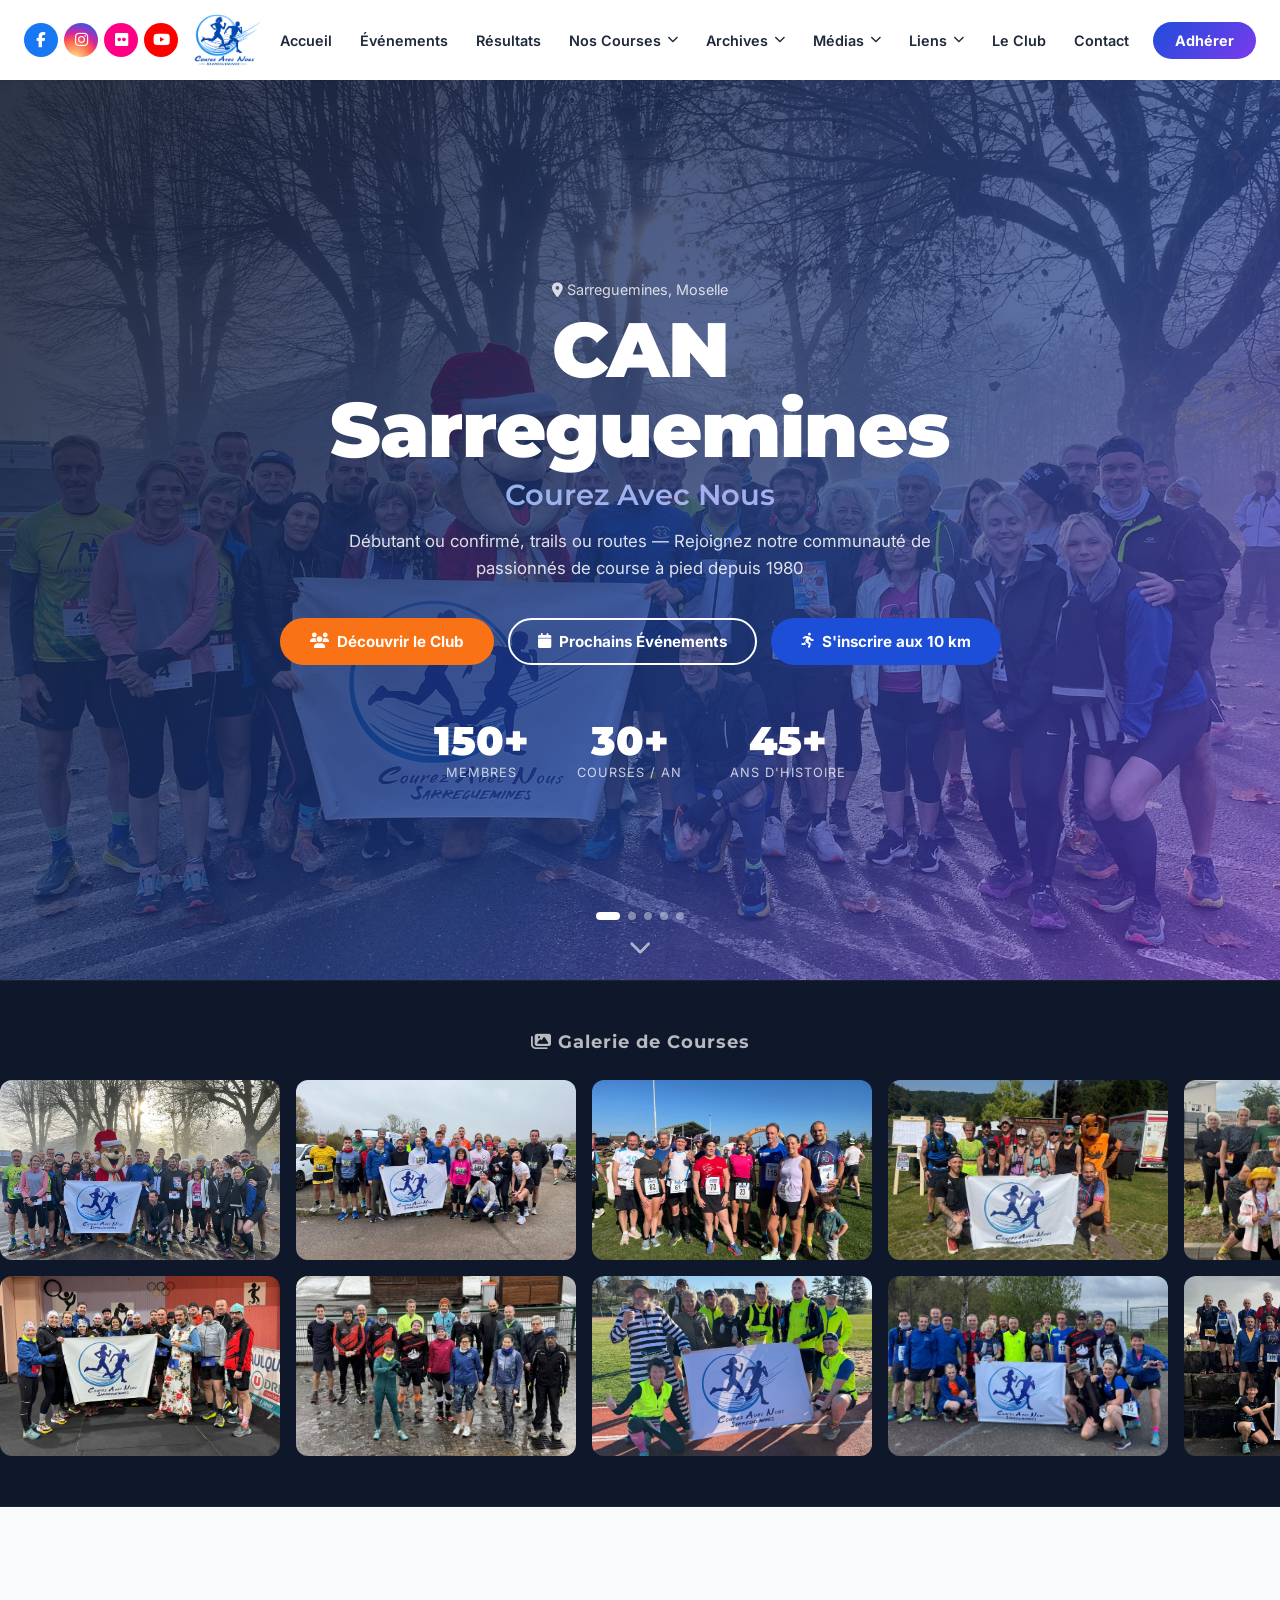
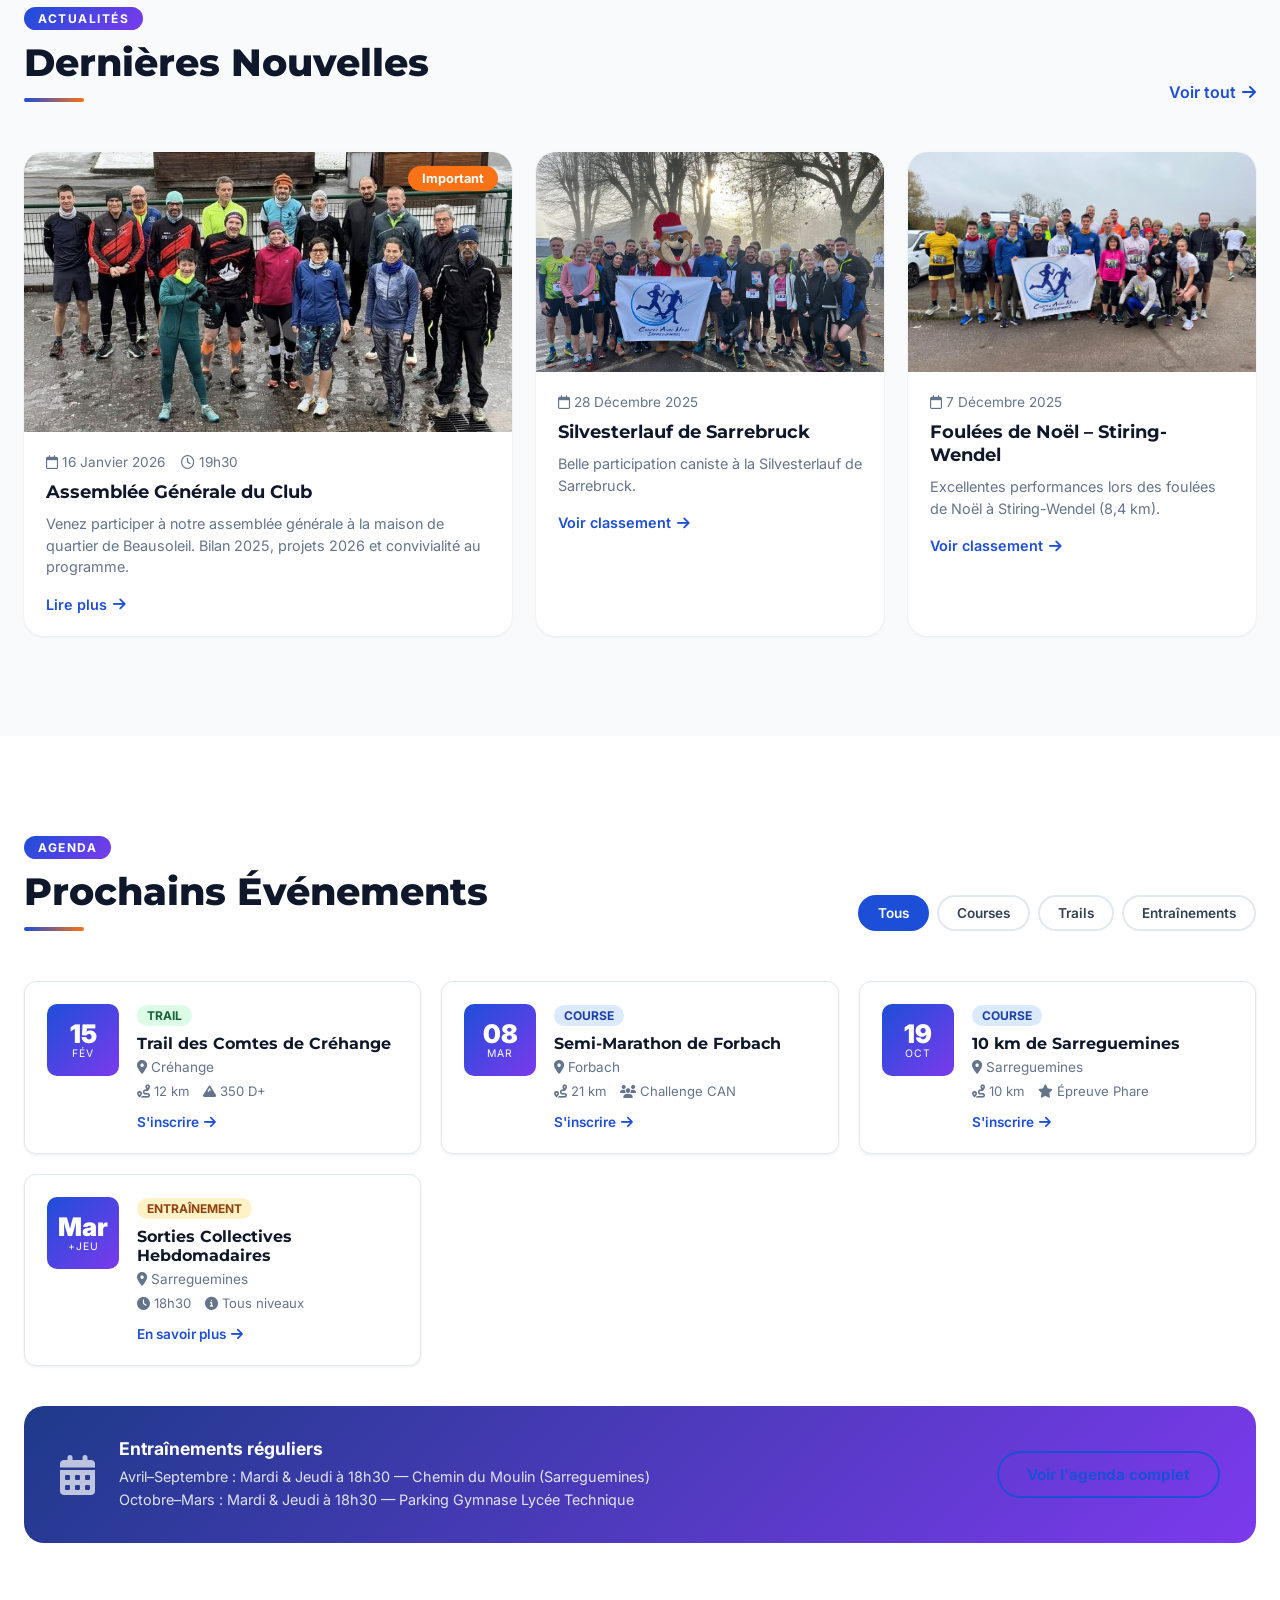
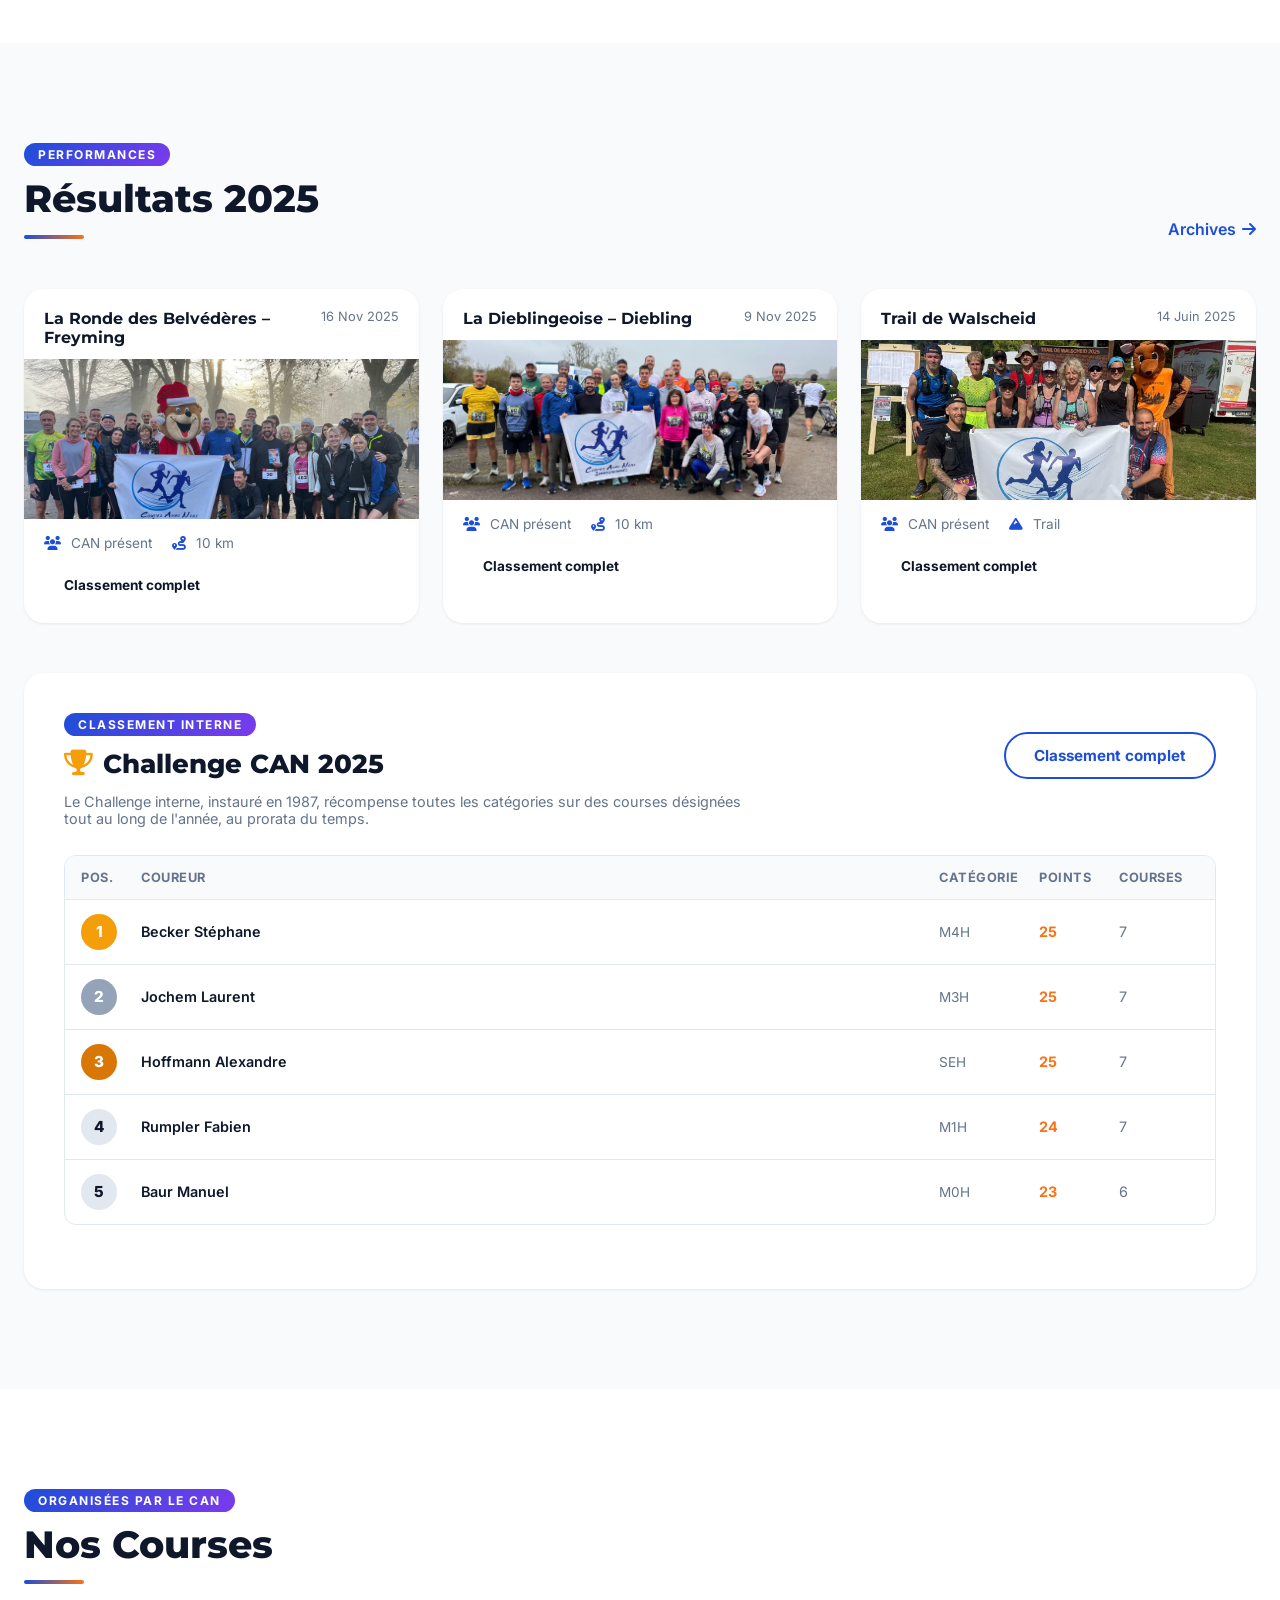
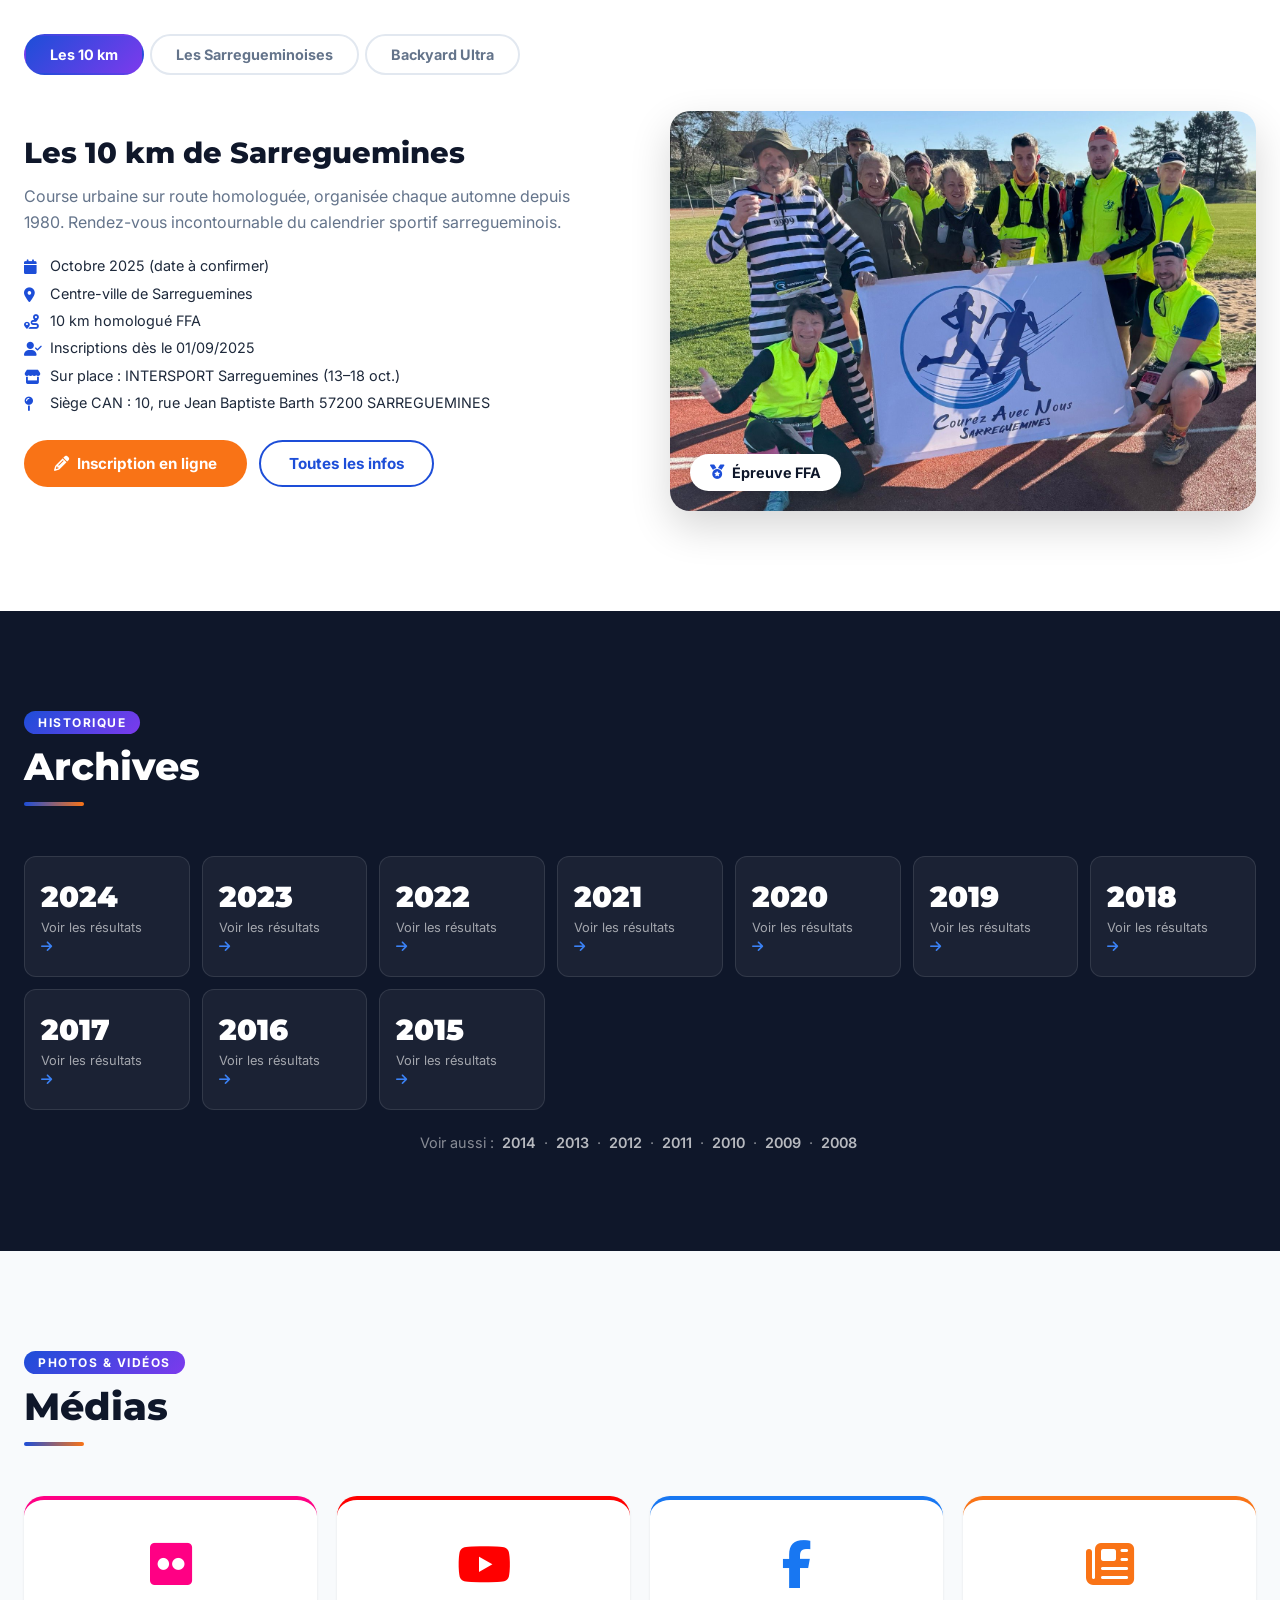
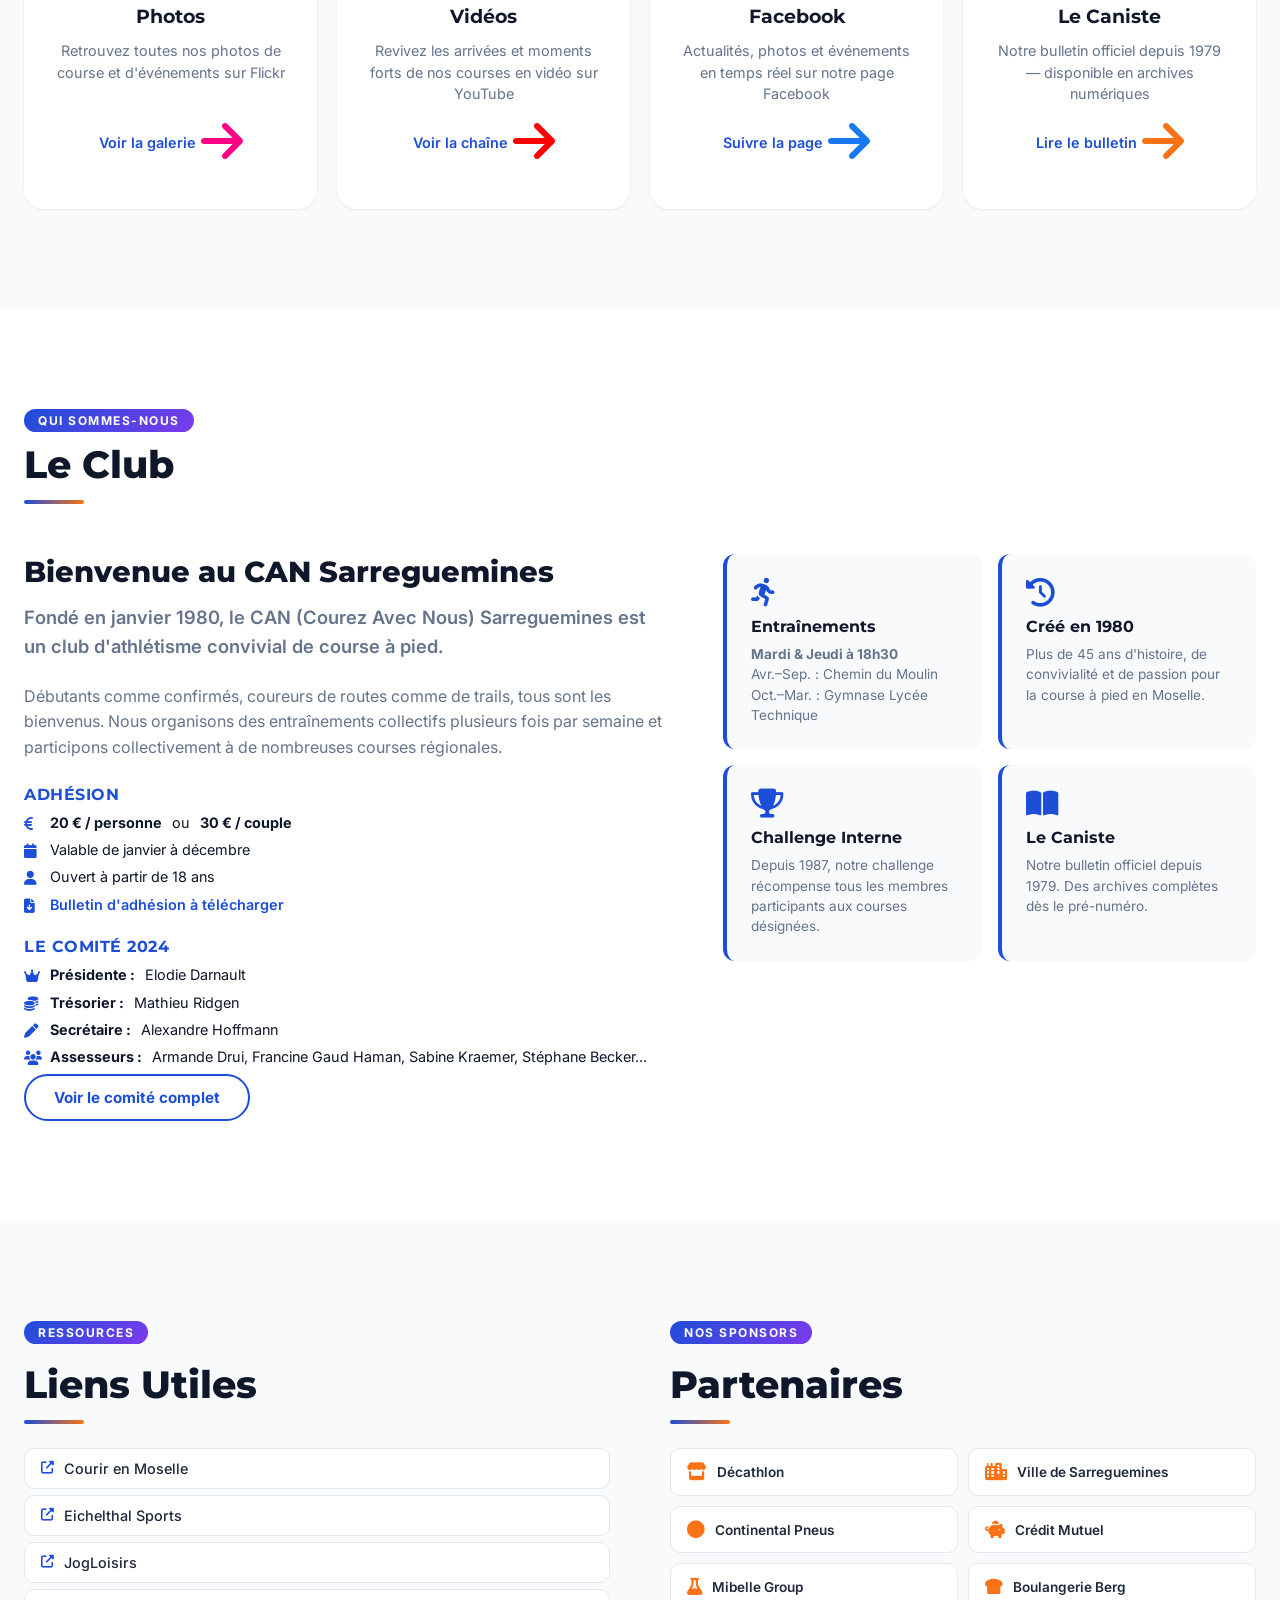
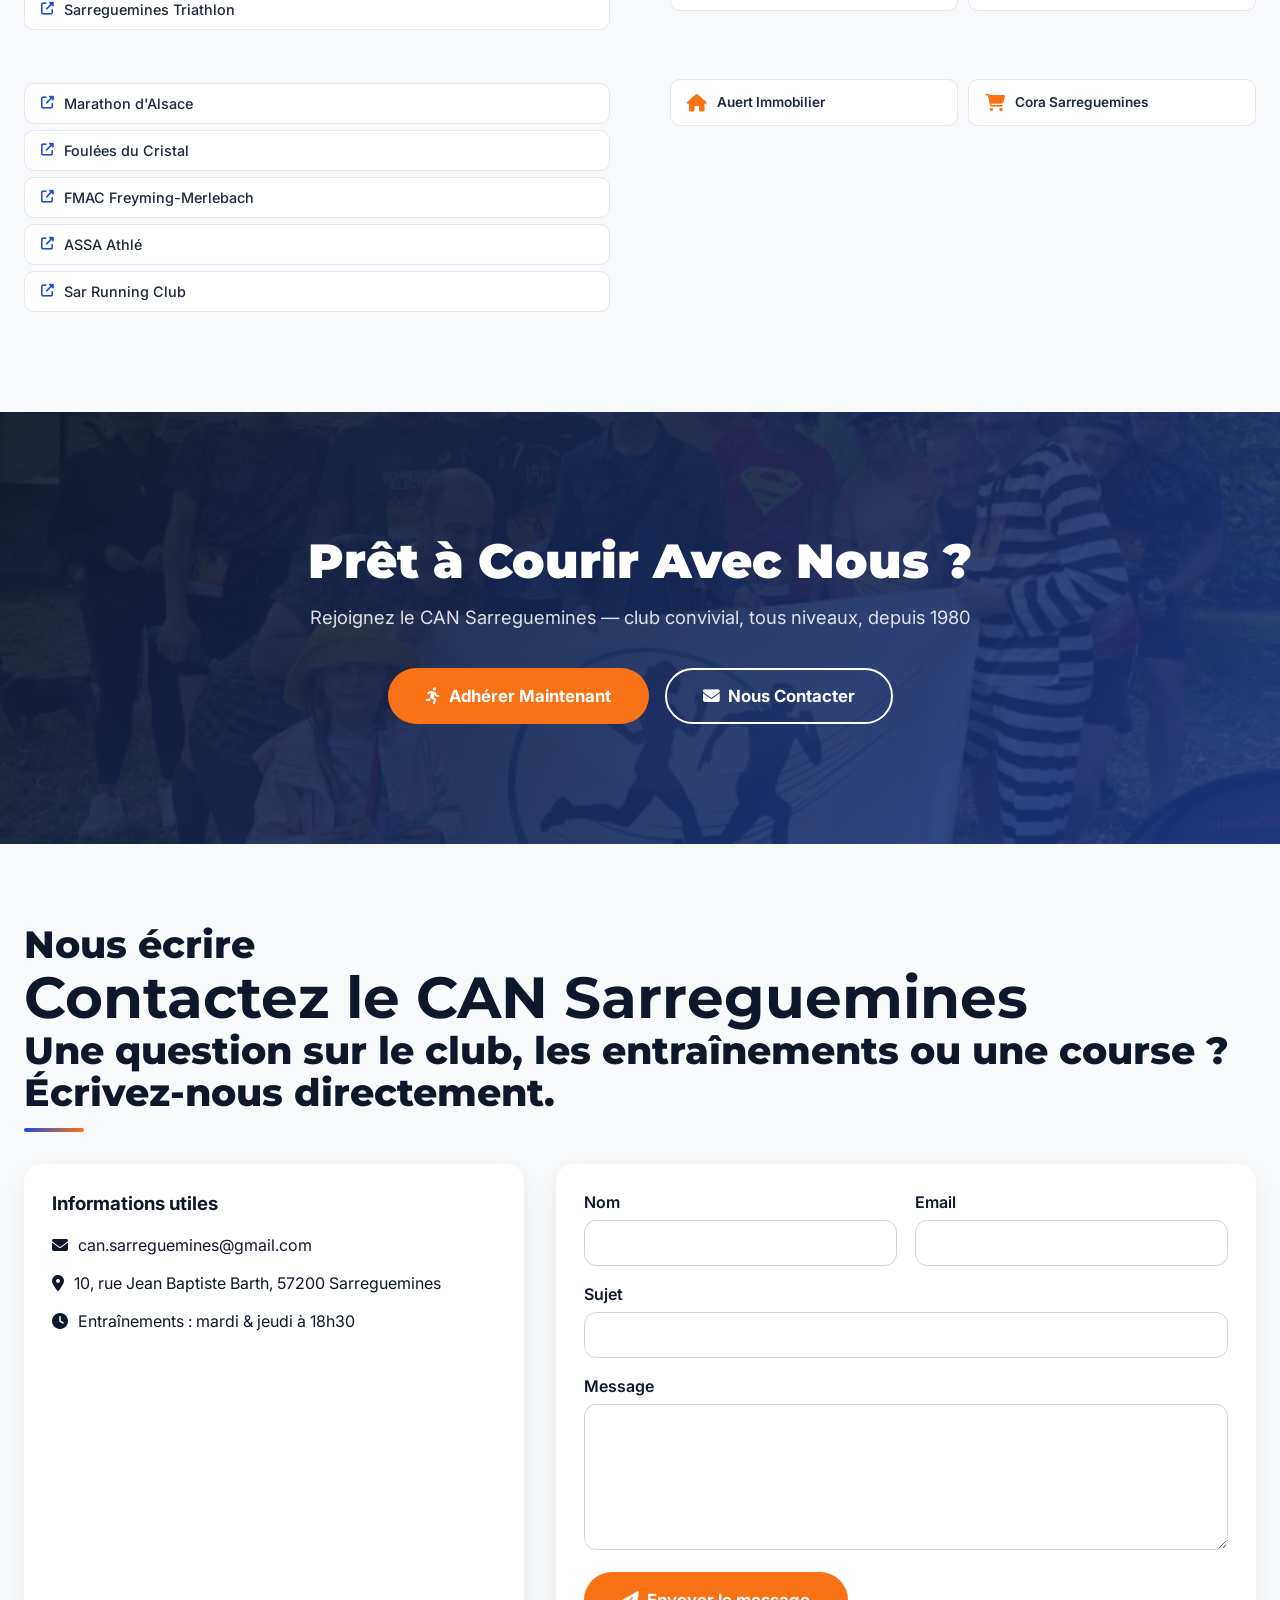
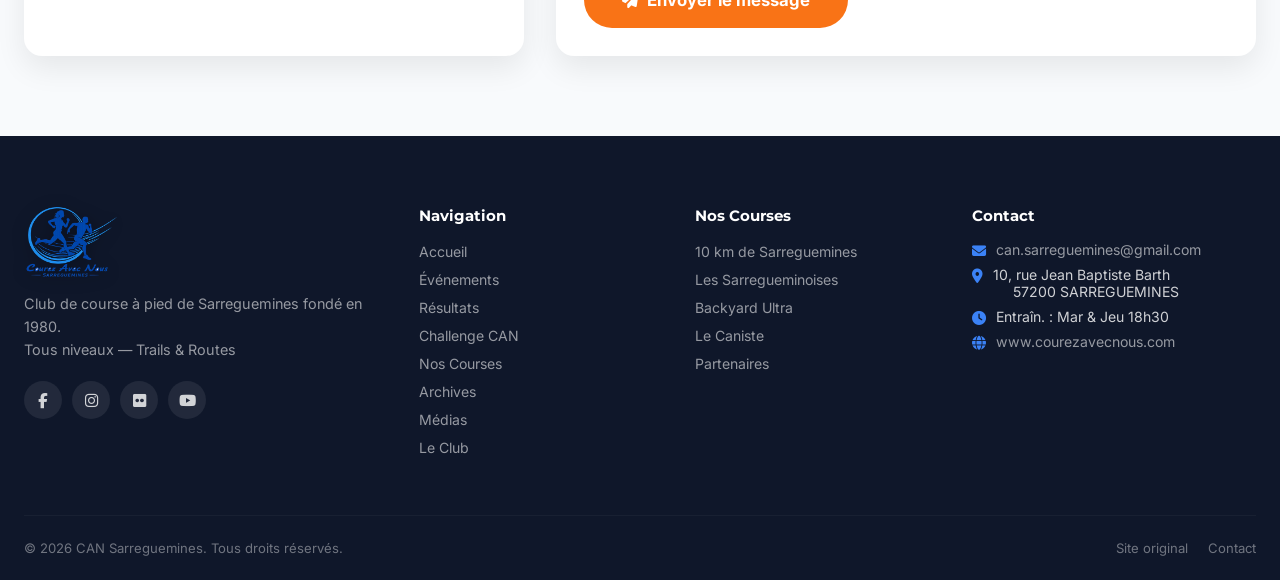
==== commit b7081e67: "Add files via upload" ====
--- a/index.html
+++ b/index.html
@@ -5,6 +5,16 @@
   <meta name="viewport" content="width=device-width, initial-scale=1.0">
   <title>CAN Sarreguemines – Courez Avec Nous</title>
   <link rel="stylesheet" href="styles.css">
+  <meta name="description" content="CAN Sarreguemines – Club de course à pied à Sarreguemines : entraînements, événements, résultats, trail, route et vie du club.">
+  <meta name="robots" content="index,follow">
+  <meta name="theme-color" content="#d10000">
+  <link rel="canonical" href="https://www.courezavecnous.com/">
+  <link rel="icon" type="image/png" href="images/favicon-can.png">
+  <meta property="og:title" content="CAN Sarreguemines – Courez Avec Nous">
+  <meta property="og:description" content="Le club de course à pied de Sarreguemines : événements, résultats, trail, route et vie du club.">
+  <meta property="og:type" content="website">
+  <meta property="og:url" content="https://www.courezavecnous.com/">
+  <meta property="og:image" content="https://www.courezavecnous.com/images/Logo%20CAN.png">
   <link href="https://fonts.googleapis.com/css2?family=Montserrat:wght@400;600;700;800;900&family=Inter:wght@300;400;500;600&display=swap" rel="stylesheet">
   <link rel="stylesheet" href="https://cdnjs.cloudflare.com/ajax/libs/font-awesome/6.4.0/css/all.min.css">
 </head>
@@ -608,6 +618,63 @@
   </div>
 </section>
 
+
+<!-- ====================================================
+     CONTACT FORM
+===================================================== -->
+<section class="contact-section" id="contact-formulaire">
+  <div class="container">
+    <div class="section-title">
+      <span class="section-badge">Nous écrire</span>
+      <h2>Contactez le CAN Sarreguemines</h2>
+      <p>Une question sur le club, les entraînements ou une course ? Écrivez-nous directement.</p>
+    </div>
+
+    <div class="contact-grid">
+      <div class="contact-card">
+        <h3>Informations utiles</h3>
+        <ul class="contact-info-list">
+          <li><i class="fas fa-envelope"></i> <a href="mailto:can.sarreguemines@gmail.com">can.sarreguemines@gmail.com</a></li>
+          <li><i class="fas fa-map-marker-alt"></i> 10, rue Jean Baptiste Barth, 57200 Sarreguemines</li>
+          <li><i class="fas fa-clock"></i> Entraînements : mardi & jeudi à 18h30</li>
+        </ul>
+      </div>
+
+      <div class="contact-form-card">
+        <form class="contact-form" action="contact.php" method="post">
+          <div class="form-row">
+            <div class="form-group">
+              <label for="name">Nom</label>
+              <input type="text" id="name" name="name" required>
+            </div>
+            <div class="form-group">
+              <label for="email">Email</label>
+              <input type="email" id="email" name="email" required>
+            </div>
+          </div>
+
+          <div class="form-group">
+            <label for="subject">Sujet</label>
+            <input type="text" id="subject" name="subject" required>
+          </div>
+
+          <div class="form-group">
+            <label for="message">Message</label>
+            <textarea id="message" name="message" rows="6" required></textarea>
+          </div>
+
+          <div class="contact-status" id="contact-status" aria-live="polite"></div>
+
+          <button type="submit" class="btn btn-primary btn-lg">
+            <i class="fas fa-paper-plane"></i> Envoyer le message
+          </button>
+        </form>
+      </div>
+    </div>
+  </div>
+</section>
+
+
 <!-- ====================================================
      FOOTER / CONTACT
 ===================================================== -->
@@ -667,6 +734,31 @@
   </div>
 </footer>
 
+<script>
+
+// Contact form feedback via query string
+(function () {
+  const status = document.getElementById('contact-status');
+  if (!status) return;
+  const params = new URLSearchParams(window.location.search);
+  const contact = params.get('contact');
+
+  if (contact === 'ok') {
+    status.className = 'contact-status success';
+    status.textContent = 'Votre message a bien été envoyé. Merci !';
+  } else if (contact === 'error') {
+    status.className = 'contact-status error';
+    status.textContent = "Une erreur est survenue lors de l'envoi. Vous pouvez aussi nous écrire directement par email.";
+  }
+
+  if (contact) {
+    const url = new URL(window.location);
+    url.searchParams.delete('contact');
+    window.history.replaceState({}, document.title, url.pathname + url.hash);
+  }
+})();
+
+</script>
 <script src="script.js"></script>
 </body>
 </html>
--- a/styles.css
+++ b/styles.css
@@ -602,3 +602,117 @@
 @media (max-width: 480px) {
   .nav-social { display: none; }
 }
+
+
+/* ====================================================
+   V3 PRODUCTION - CONTACT FORM / SEO / UX
+===================================================== */
+.contact-section {
+  padding: 80px 0;
+  background: #f8fafc;
+}
+
+.contact-grid {
+  display: grid;
+  grid-template-columns: 1fr 1.4fr;
+  gap: 32px;
+  margin-top: 32px;
+}
+
+.contact-card,
+.contact-form-card {
+  background: #ffffff;
+  border-radius: 18px;
+  padding: 28px;
+  box-shadow: 0 12px 30px rgba(0,0,0,0.08);
+}
+
+.contact-card h3,
+.contact-form-card h3 {
+  margin-bottom: 18px;
+}
+
+.contact-info-list {
+  list-style: none;
+  padding: 0;
+  margin: 0;
+}
+
+.contact-info-list li {
+  display: flex;
+  gap: 10px;
+  align-items: flex-start;
+  margin-bottom: 14px;
+  line-height: 1.5;
+}
+
+.contact-info-list i {
+  margin-top: 4px;
+}
+
+.contact-form .form-row {
+  display: grid;
+  grid-template-columns: 1fr 1fr;
+  gap: 18px;
+}
+
+.contact-form .form-group {
+  margin-bottom: 18px;
+}
+
+.contact-form label {
+  display: block;
+  font-weight: 600;
+  margin-bottom: 8px;
+}
+
+.contact-form input,
+.contact-form textarea {
+  width: 100%;
+  border: 1px solid #d1d5db;
+  border-radius: 12px;
+  padding: 12px 14px;
+  font: inherit;
+  box-sizing: border-box;
+}
+
+.contact-form input:focus,
+.contact-form textarea:focus {
+  outline: none;
+  border-color: #d10000;
+  box-shadow: 0 0 0 3px rgba(209,0,0,0.12);
+}
+
+.contact-status {
+  margin-bottom: 16px;
+  border-radius: 12px;
+  padding: 0;
+  min-height: 0;
+}
+
+.contact-status.success,
+.contact-status.error {
+  padding: 12px 14px;
+}
+
+.contact-status.success {
+  background: #ecfdf5;
+  color: #065f46;
+  border: 1px solid #a7f3d0;
+}
+
+.contact-status.error {
+  background: #fef2f2;
+  color: #991b1b;
+  border: 1px solid #fecaca;
+}
+
+@media (max-width: 900px) {
+  .contact-grid {
+    grid-template-columns: 1fr;
+  }
+
+  .contact-form .form-row {
+    grid-template-columns: 1fr;
+  }
+}
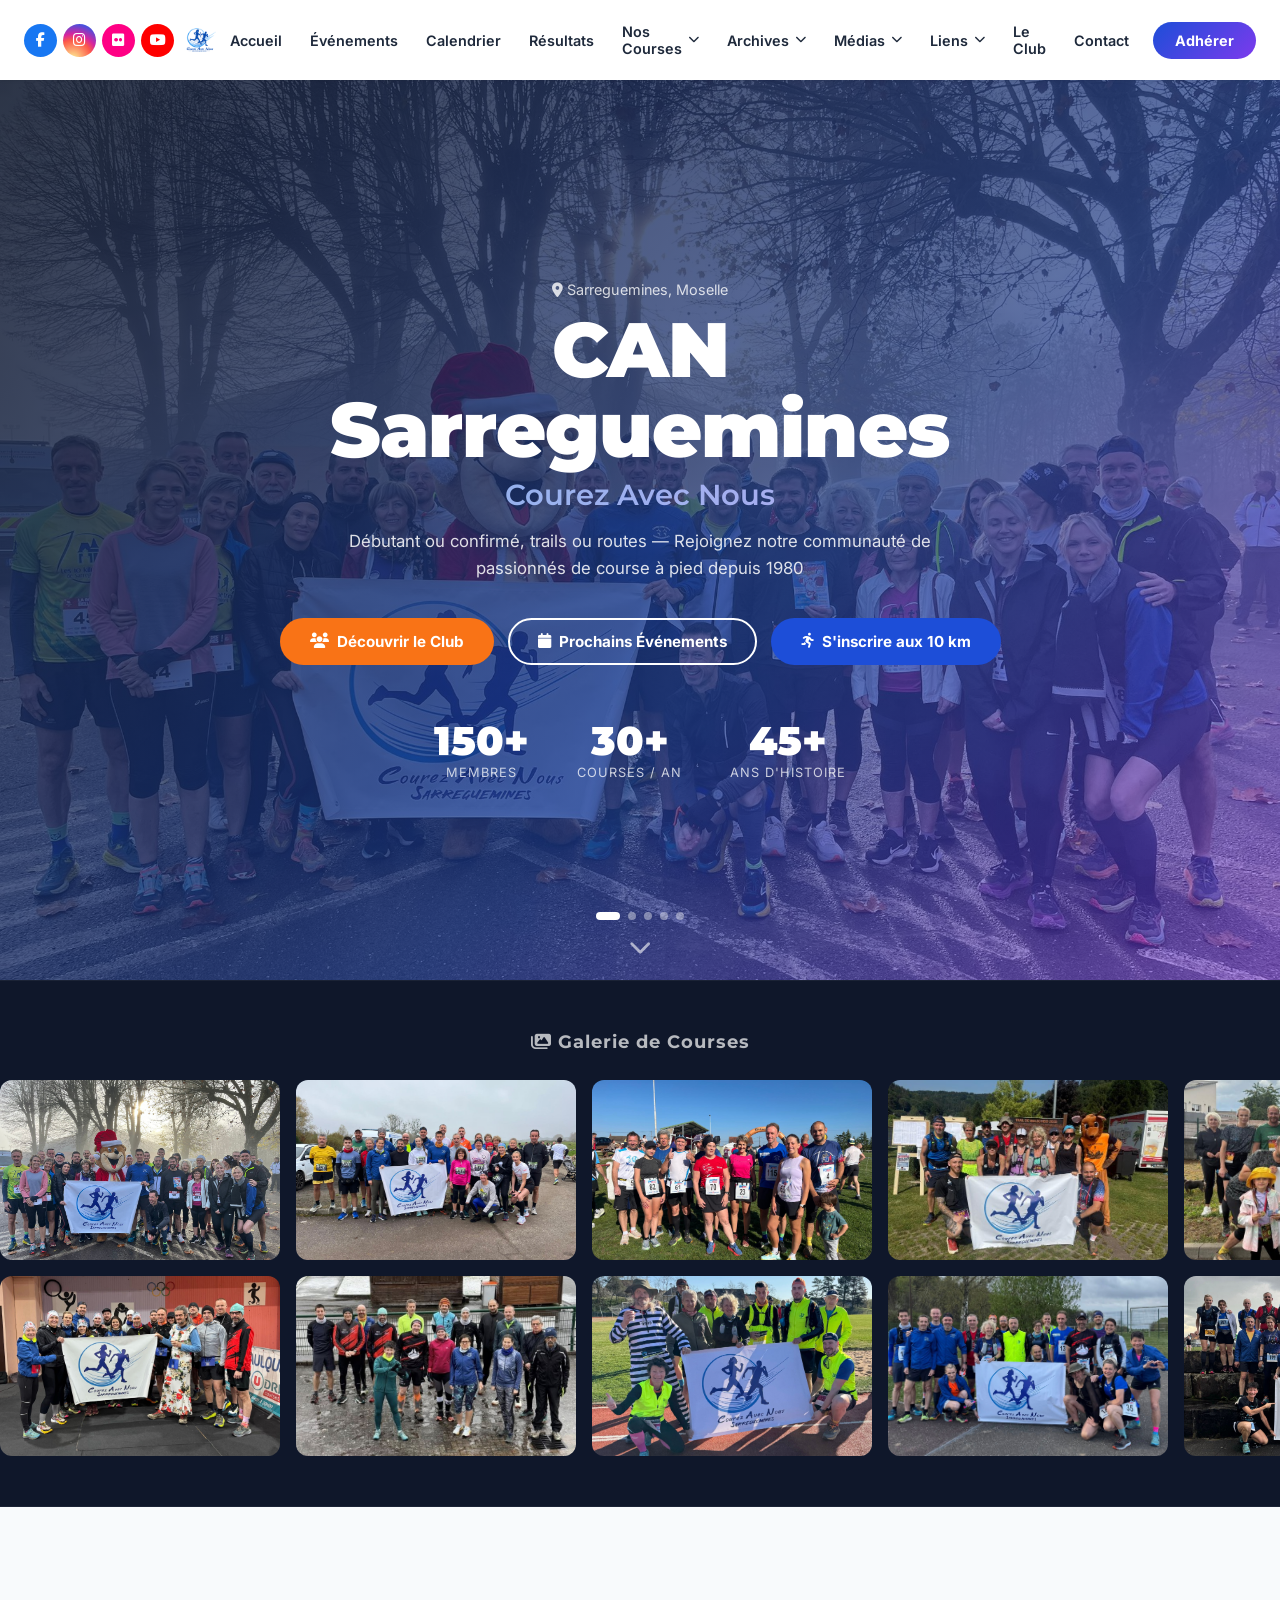
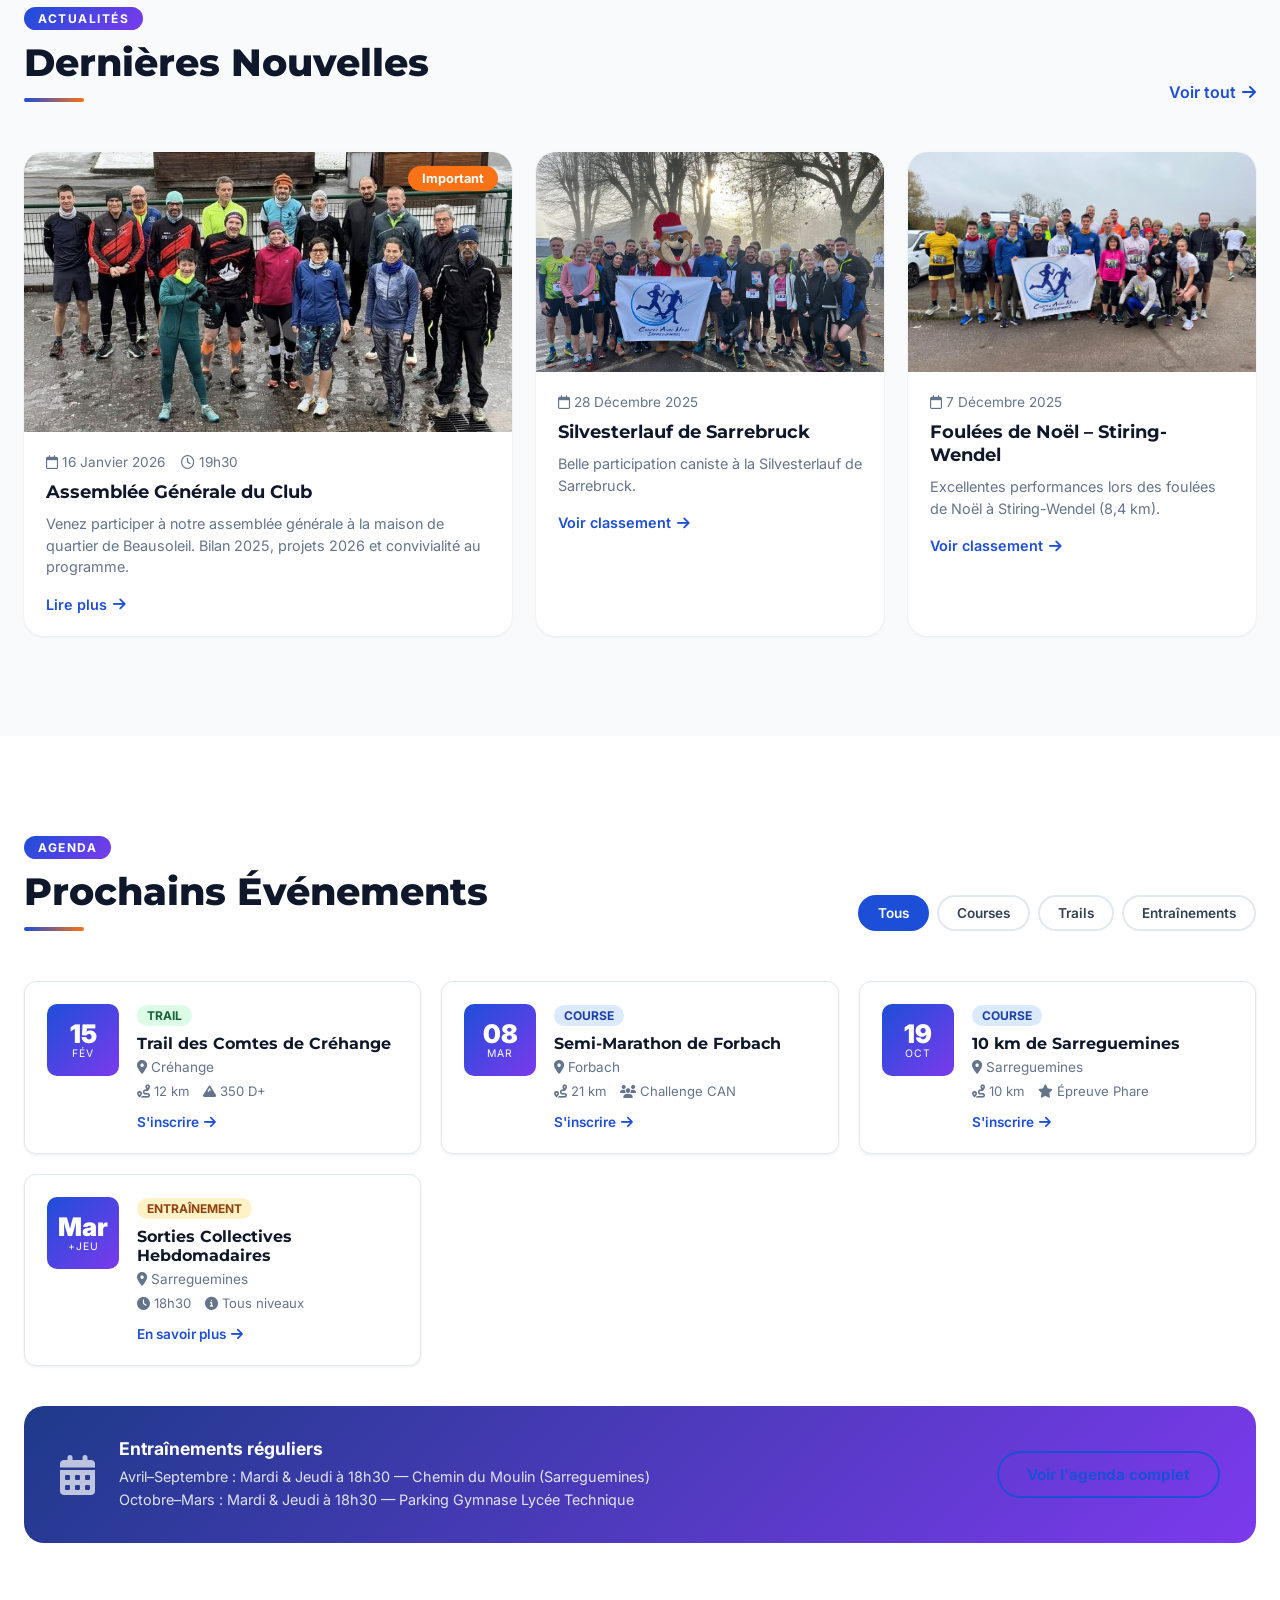
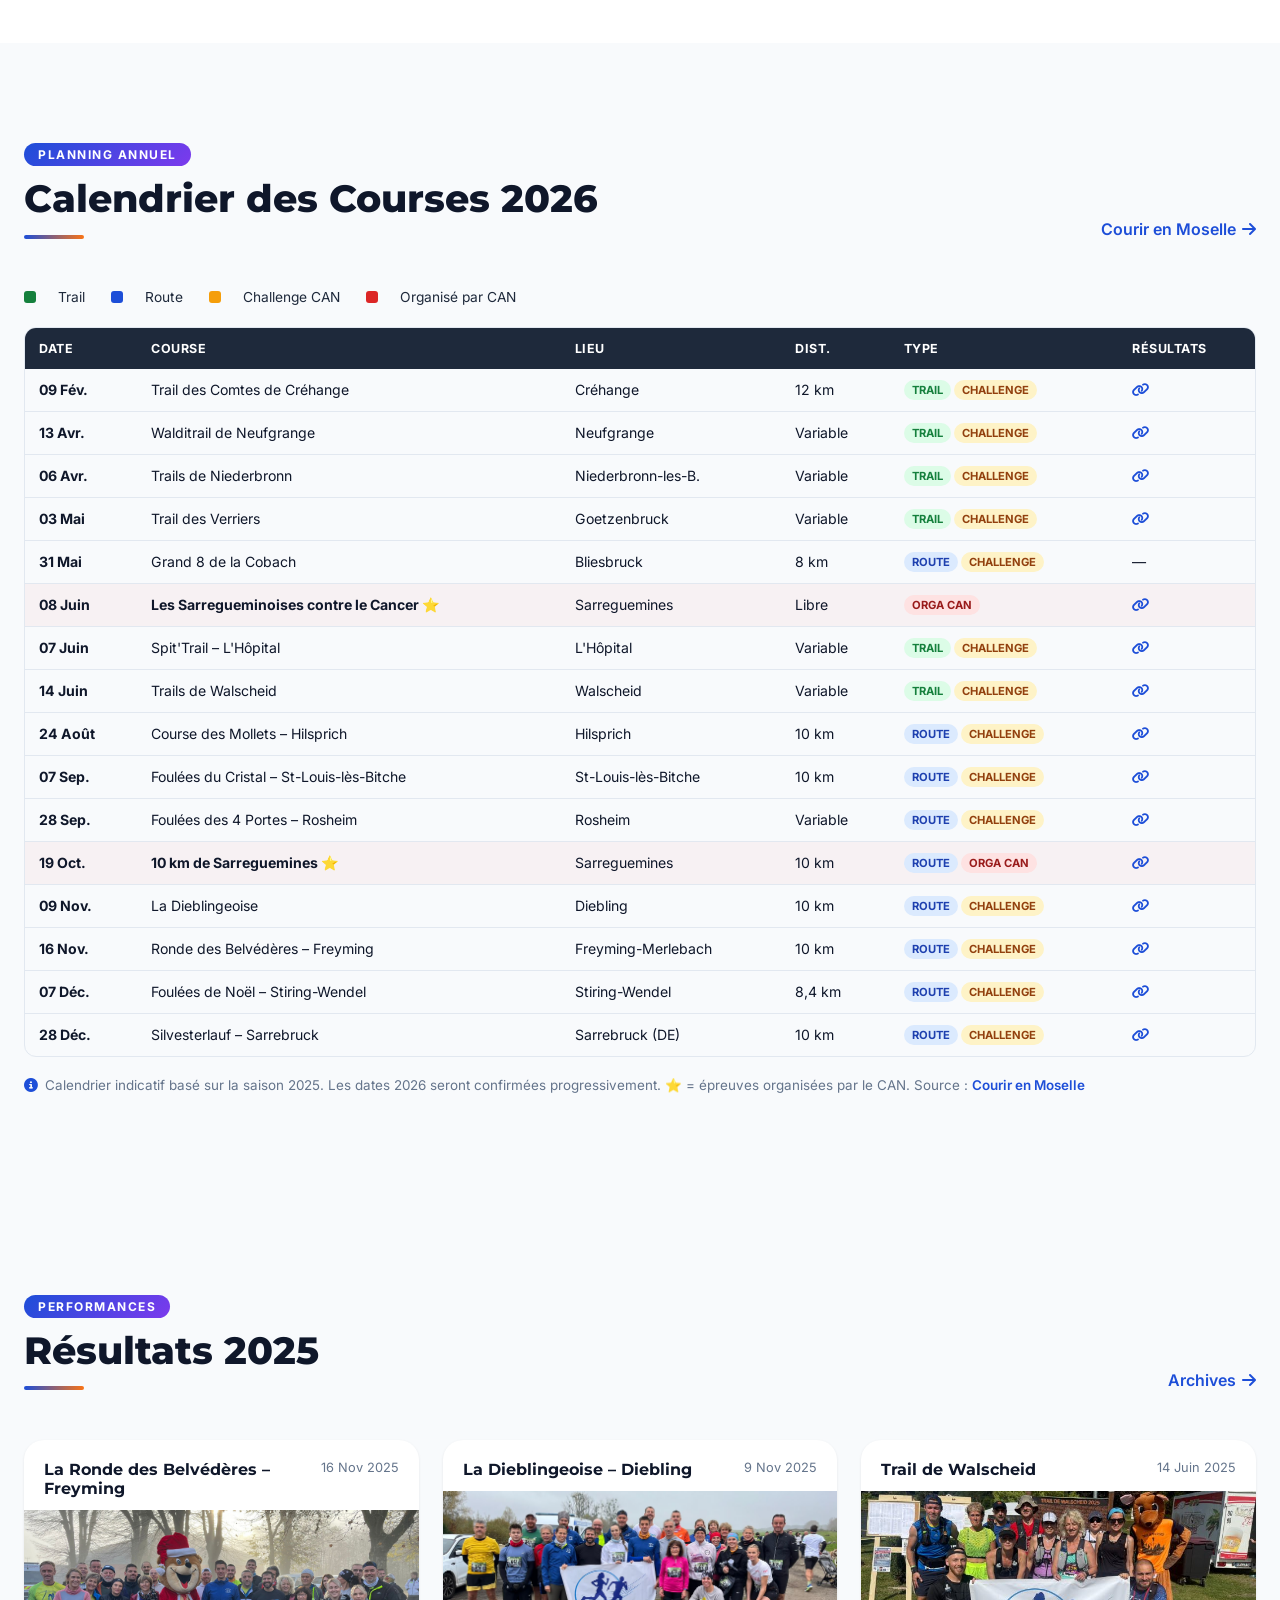
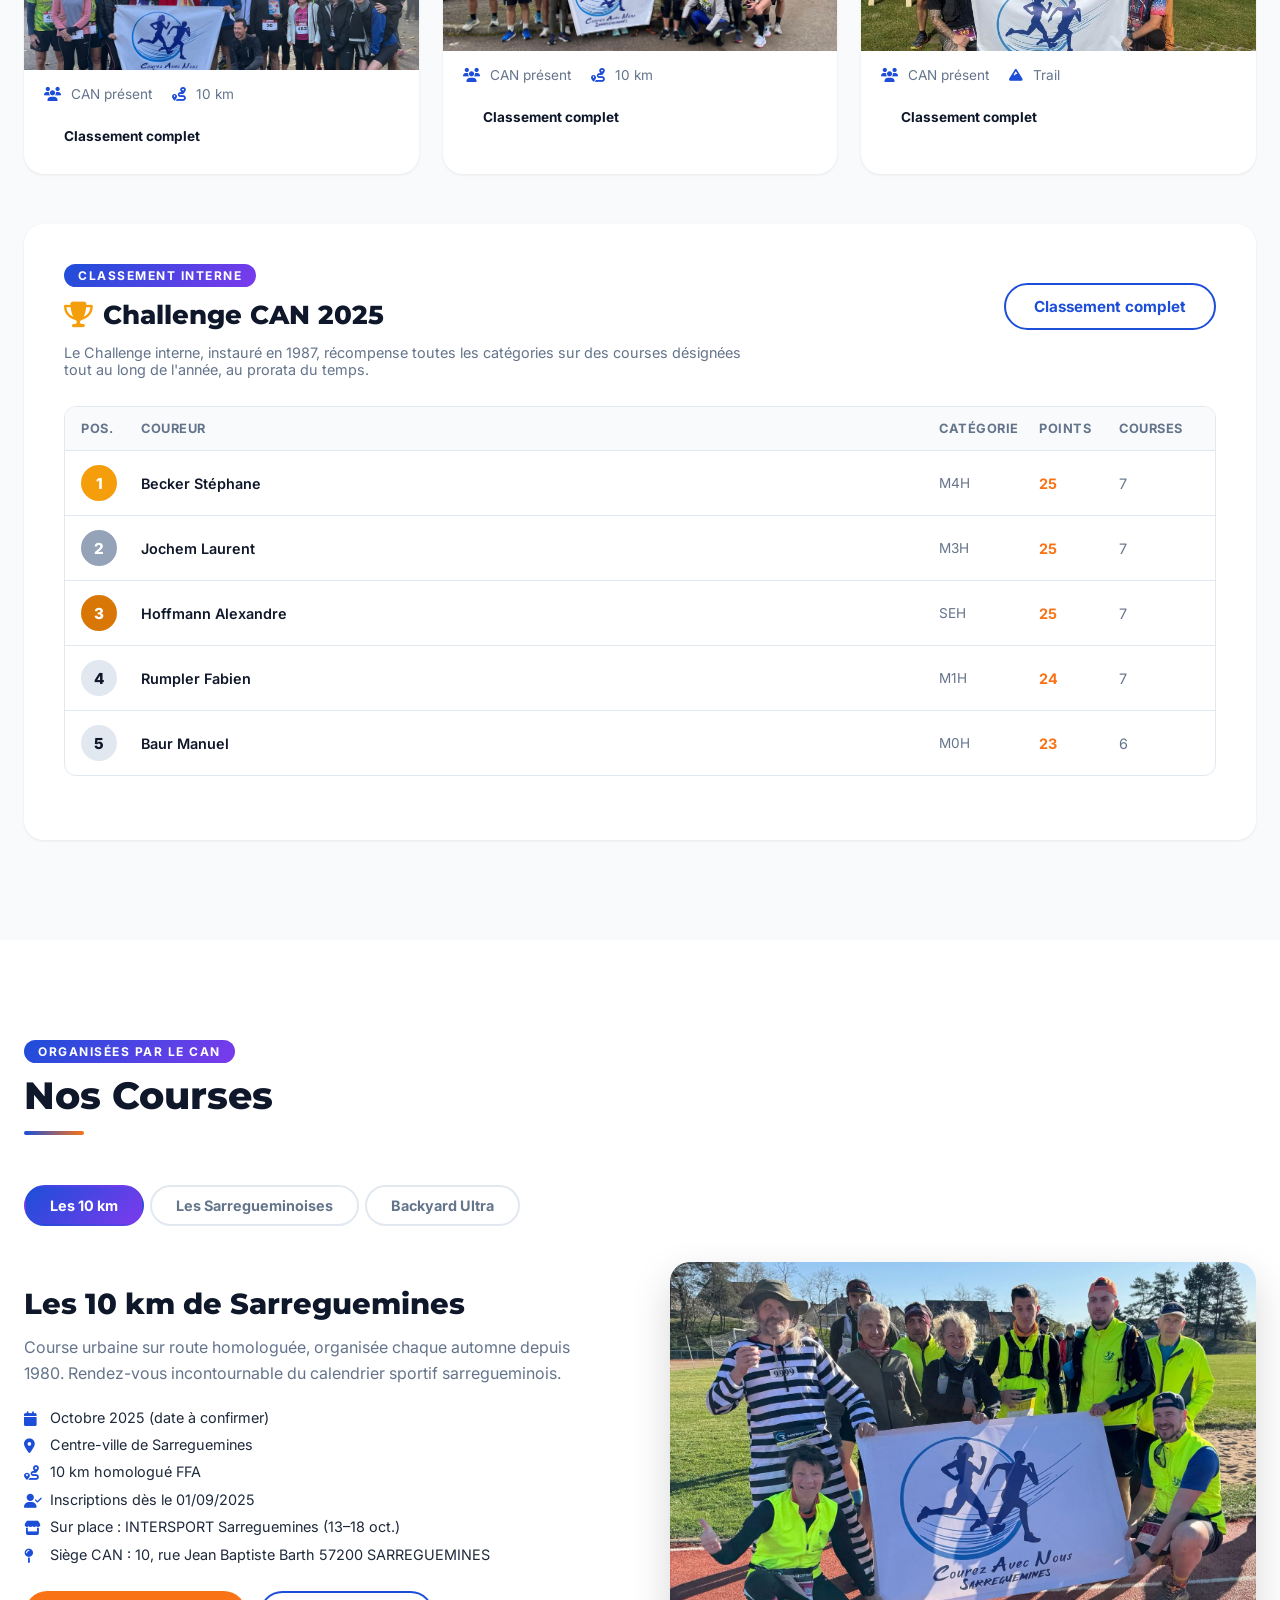
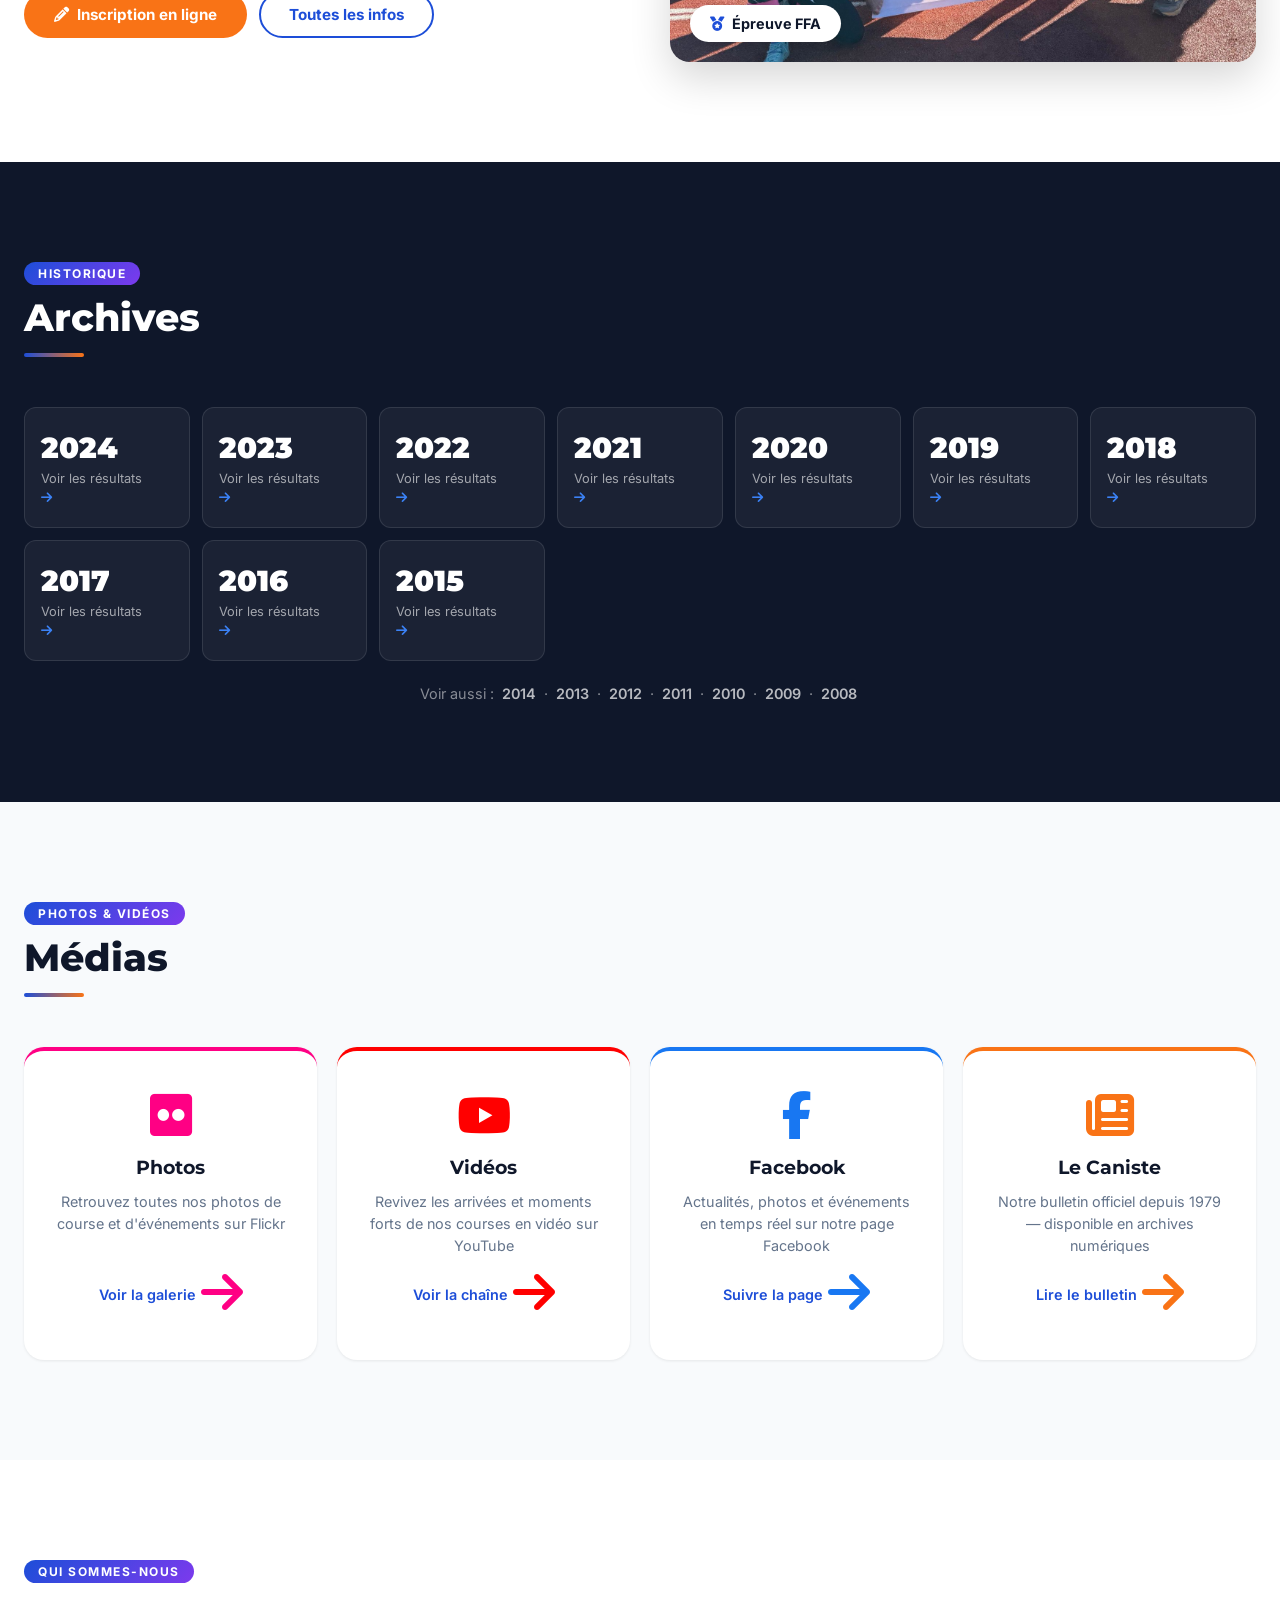
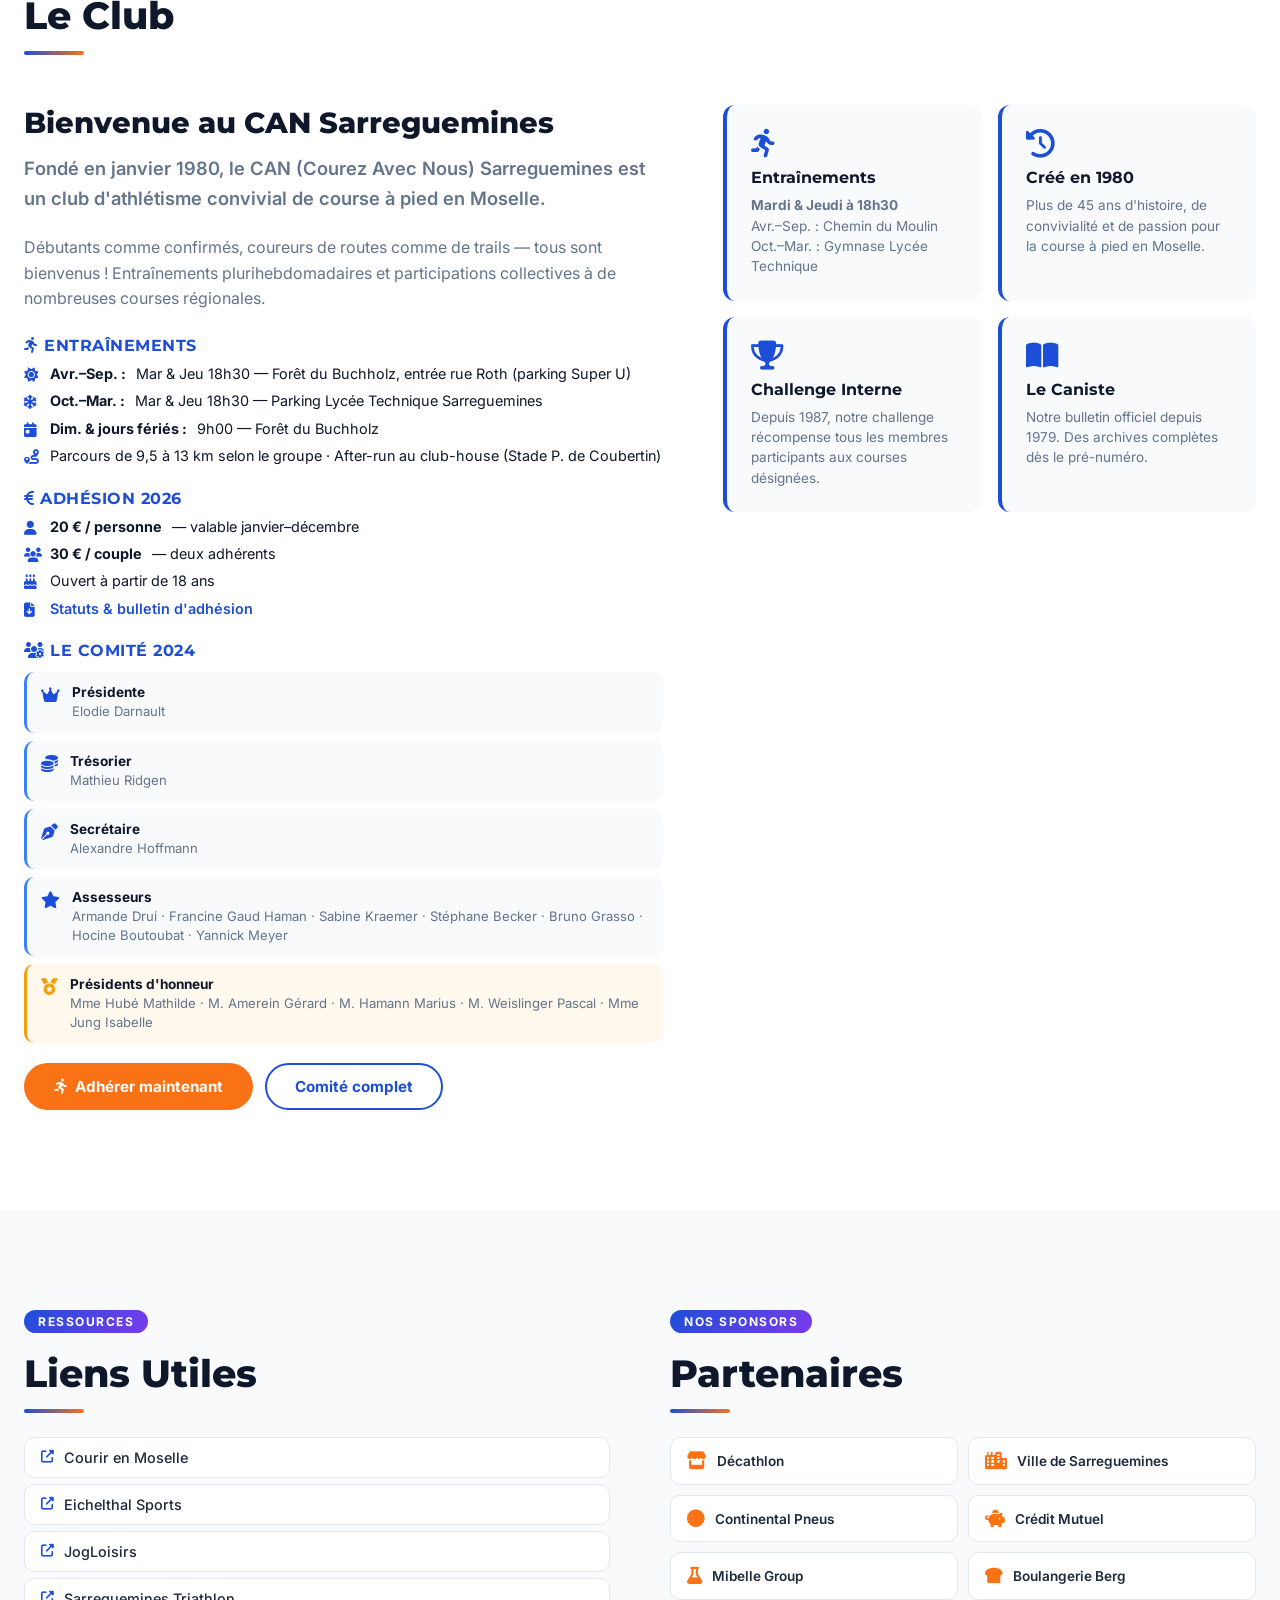
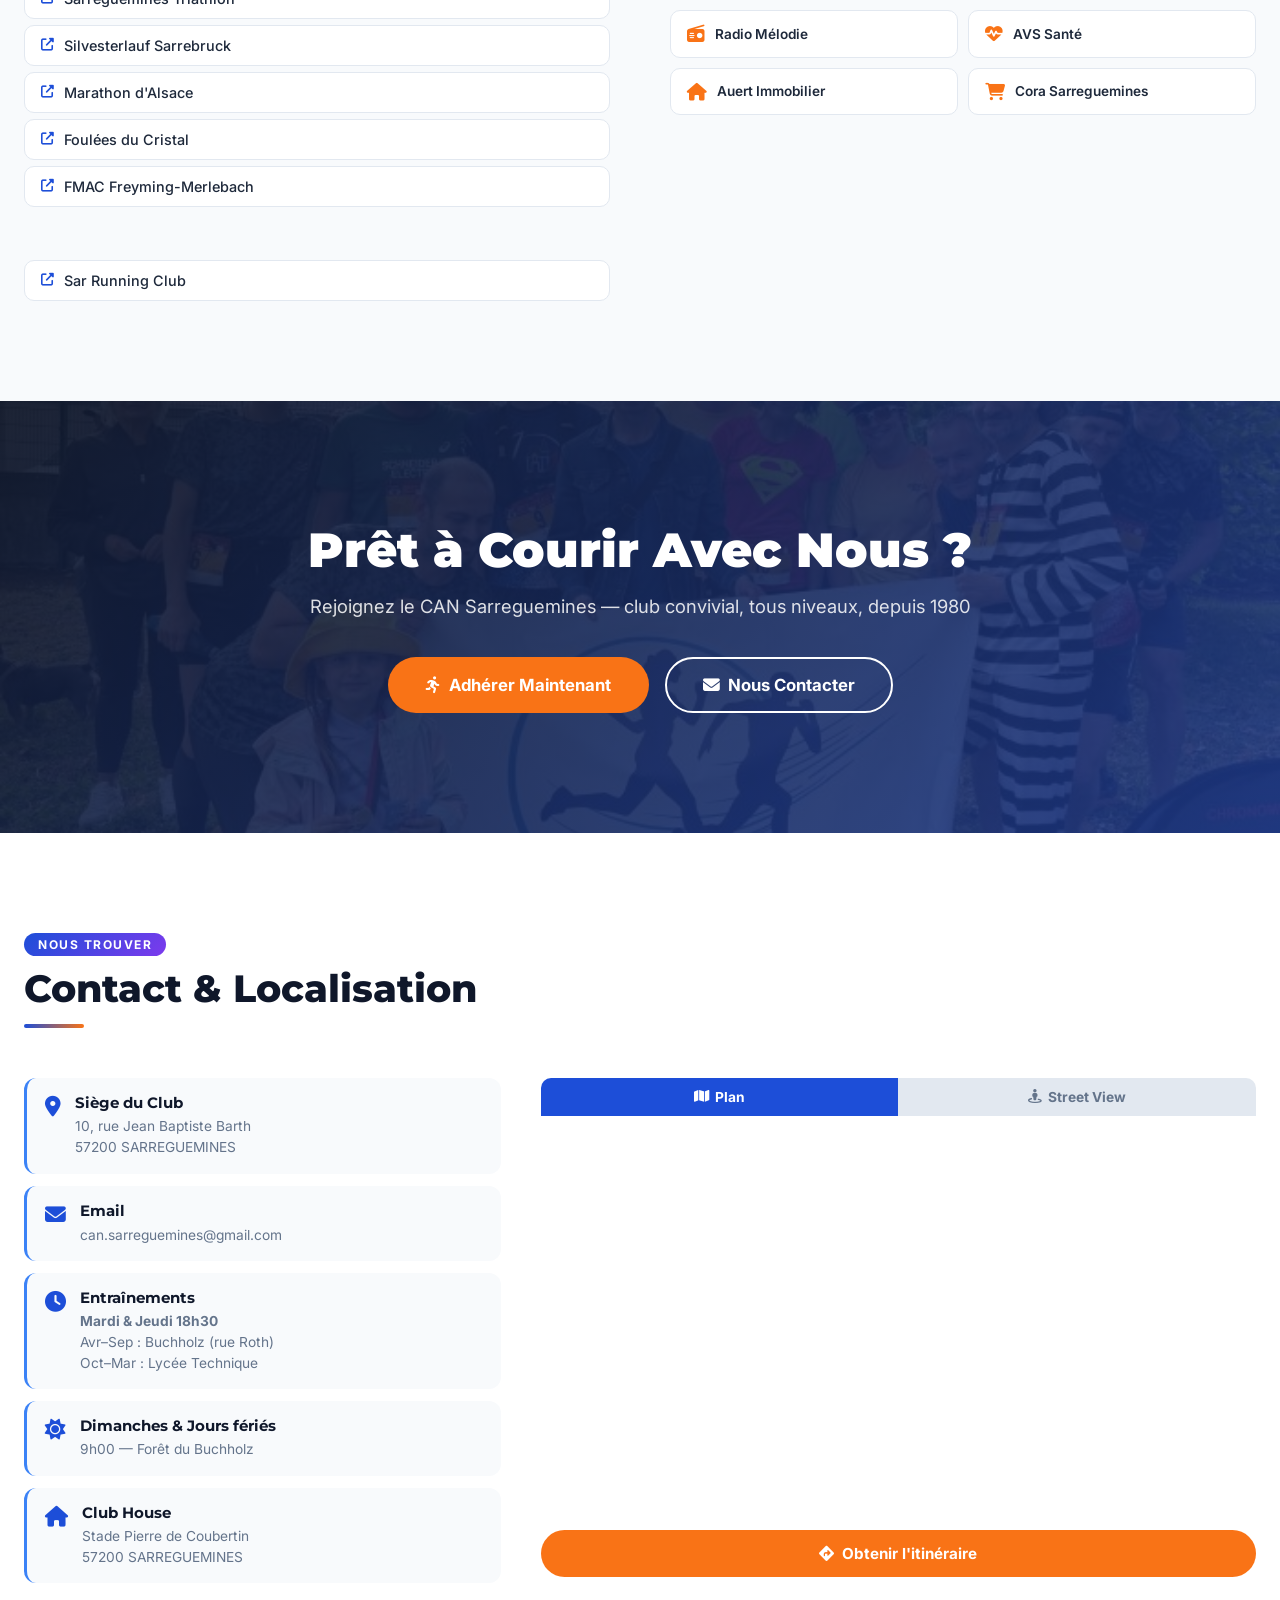
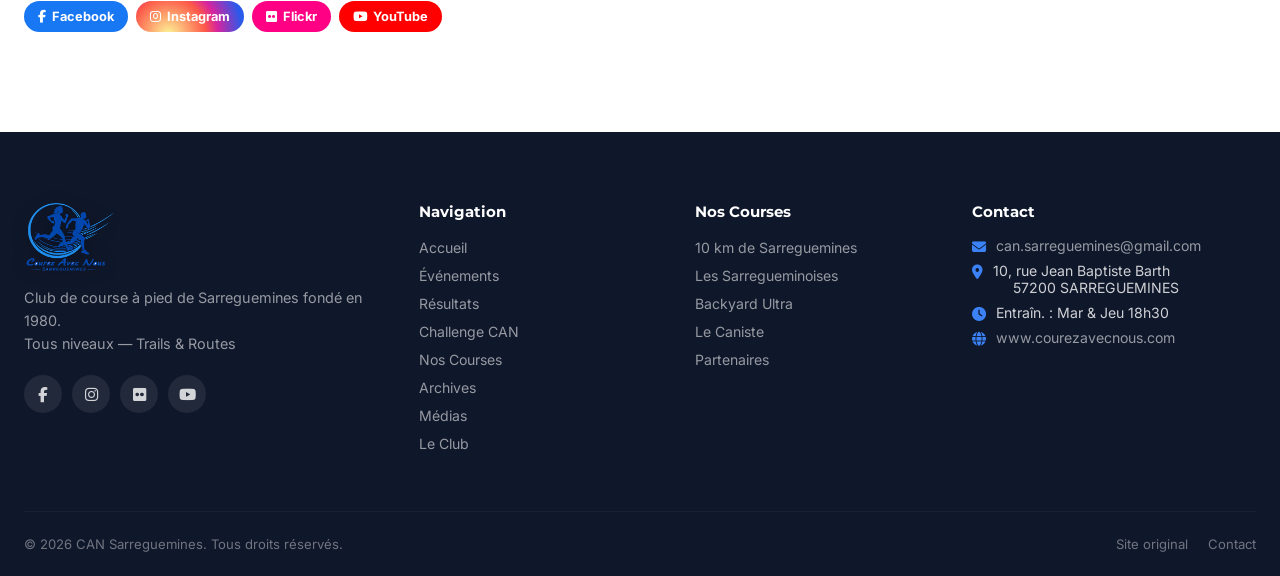
==== commit c21b0523: "Add files via upload" ====
--- a/index.html
+++ b/index.html
@@ -5,16 +5,6 @@
   <meta name="viewport" content="width=device-width, initial-scale=1.0">
   <title>CAN Sarreguemines – Courez Avec Nous</title>
   <link rel="stylesheet" href="styles.css">
-  <meta name="description" content="CAN Sarreguemines – Club de course à pied à Sarreguemines : entraînements, événements, résultats, trail, route et vie du club.">
-  <meta name="robots" content="index,follow">
-  <meta name="theme-color" content="#d10000">
-  <link rel="canonical" href="https://www.courezavecnous.com/">
-  <link rel="icon" type="image/png" href="images/favicon-can.png">
-  <meta property="og:title" content="CAN Sarreguemines – Courez Avec Nous">
-  <meta property="og:description" content="Le club de course à pied de Sarreguemines : événements, résultats, trail, route et vie du club.">
-  <meta property="og:type" content="website">
-  <meta property="og:url" content="https://www.courezavecnous.com/">
-  <meta property="og:image" content="https://www.courezavecnous.com/images/Logo%20CAN.png">
   <link href="https://fonts.googleapis.com/css2?family=Montserrat:wght@400;600;700;800;900&family=Inter:wght@300;400;500;600&display=swap" rel="stylesheet">
   <link rel="stylesheet" href="https://cdnjs.cloudflare.com/ajax/libs/font-awesome/6.4.0/css/all.min.css">
 </head>
@@ -38,7 +28,8 @@
     </a>
     <div class="nav-menu" id="nav-menu">
       <a href="#accueil"      class="nav-link">Accueil</a>
-      <a href="#evenements"   class="nav-link">Événements</a>
+      <a href="#evenements" class="nav-link">Événements</a>
+      <a href="#calendrier" class="nav-link">Calendrier</a>
       <a href="#resultats"    class="nav-link">Résultats</a>
       <div class="nav-dropdown">
         <span class="nav-link nav-link--drop">Nos Courses <i class="fas fa-chevron-down"></i></span>
@@ -79,7 +70,7 @@
       </div>
       <a href="#club" class="nav-link">Le Club</a>
       <a href="#contact" class="nav-link">Contact</a>
-      <a href="https://forms.registration4all.com/EventRegistration/Register_Sport_Event.aspx?EventID=220456" target="_blank" class="nav-btn">Adhérer</a>
+      <button class="nav-btn" onclick="openModal()">Adhérer</button>
     </div>
     <div class="hamburger" id="hamburger"><span></span><span></span><span></span></div>
   </div>
@@ -105,7 +96,7 @@
     <div class="hero-btns">
       <a href="#club" class="btn btn-primary"><i class="fas fa-users"></i> Découvrir le Club</a>
       <a href="#evenements" class="btn btn-outline-white"><i class="fas fa-calendar"></i> Prochains Événements</a>
-      <a href="https://forms.registration4all.com/EventRegistration/Register_Sport_Event.aspx?EventID=220456" target="_blank" class="btn btn-secondary"><i class="fas fa-running"></i> S'inscrire aux 10 km</a>
+      <a href="http://www.courezavecnous.com/LES%2010KM.html" target="_blank" class="btn btn-secondary"><i class="fas fa-running"></i> S'inscrire aux 10 km</a>
     </div>
     <div class="hero-stats">
       <div class="hero-stat"><span class="hstat-n" data-target="150">0</span><span class="hstat-l">Membres</span></div>
@@ -287,6 +278,48 @@
 <!-- ====================================================
      RÉSULTATS
 ===================================================== -->
+<!-- ====================================================
+     CALENDRIER DES COURSES 2026
+===================================================== -->
+<section class="section calendar-section" id="calendrier">
+  <div class="container">
+    <div class="section-header">
+      <div><span class="section-tag">Planning annuel</span><h2 class="section-title">Calendrier des Courses 2026</h2></div>
+      <a href="http://www.courirenmoselle.fr" target="_blank" class="view-all">Courir en Moselle <i class="fas fa-arrow-right"></i></a>
+    </div>
+    <div class="cal-legend">
+      <span class="cal-dot cal-dot--trail"></span>Trail &nbsp;
+      <span class="cal-dot cal-dot--route"></span>Route &nbsp;
+      <span class="cal-dot cal-dot--challenge"></span>Challenge CAN &nbsp;
+      <span class="cal-dot cal-dot--orga"></span>Organisé par CAN
+    </div>
+    <div class="calendar-table-wrap">
+      <table class="calendar-table">
+        <thead><tr><th>Date</th><th>Course</th><th>Lieu</th><th>Dist.</th><th>Type</th><th>Résultats</th></tr></thead>
+        <tbody>
+          <tr><td><span class="cal-date">09 Fév.</span></td><td>Trail des Comtes de Créhange</td><td>Créhange</td><td>12 km</td><td><span class="cal-tag cal-trail">Trail</span><span class="cal-tag cal-challenge">Challenge</span></td><td><a href="https://gotiming.fr/evenement/trail-des-comtes-de-crehange/" target="_blank"><i class="fas fa-link"></i></a></td></tr>
+          <tr><td><span class="cal-date">13 Avr.</span></td><td>Walditrail de Neufgrange</td><td>Neufgrange</td><td>Variable</td><td><span class="cal-tag cal-trail">Trail</span><span class="cal-tag cal-challenge">Challenge</span></td><td><a href="https://www.sporkrono.fr" target="_blank"><i class="fas fa-link"></i></a></td></tr>
+          <tr><td><span class="cal-date">06 Avr.</span></td><td>Trails de Niederbronn</td><td>Niederbronn-les-B.</td><td>Variable</td><td><span class="cal-tag cal-trail">Trail</span><span class="cal-tag cal-challenge">Challenge</span></td><td><a href="https://livetrail.net" target="_blank"><i class="fas fa-link"></i></a></td></tr>
+          <tr><td><span class="cal-date">03 Mai</span></td><td>Trail des Verriers</td><td>Goetzenbruck</td><td>Variable</td><td><span class="cal-tag cal-trail">Trail</span><span class="cal-tag cal-challenge">Challenge</span></td><td><a href="https://www.le-sportif.com" target="_blank"><i class="fas fa-link"></i></a></td></tr>
+          <tr><td><span class="cal-date">31 Mai</span></td><td>Grand 8 de la Cobach</td><td>Bliesbruck</td><td>8 km</td><td><span class="cal-tag cal-route">Route</span><span class="cal-tag cal-challenge">Challenge</span></td><td>—</td></tr>
+          <tr class="orga-row"><td><span class="cal-date">08 Juin</span></td><td><strong>Les Sarregueminoises contre le Cancer ⭐</strong></td><td>Sarreguemines</td><td>Libre</td><td><span class="cal-tag cal-orga">Orga CAN</span></td><td><a href="https://www.helloasso.com" target="_blank"><i class="fas fa-link"></i></a></td></tr>
+          <tr><td><span class="cal-date">07 Juin</span></td><td>Spit'Trail – L'Hôpital</td><td>L'Hôpital</td><td>Variable</td><td><span class="cal-tag cal-trail">Trail</span><span class="cal-tag cal-challenge">Challenge</span></td><td><a href="https://gotiming.fr/resultats/spittrail-2025" target="_blank"><i class="fas fa-link"></i></a></td></tr>
+          <tr><td><span class="cal-date">14 Juin</span></td><td>Trails de Walscheid</td><td>Walscheid</td><td>Variable</td><td><span class="cal-tag cal-trail">Trail</span><span class="cal-tag cal-challenge">Challenge</span></td><td><a href="https://lastlap.fr" target="_blank"><i class="fas fa-link"></i></a></td></tr>
+          <tr><td><span class="cal-date">24 Août</span></td><td>Course des Mollets – Hilsprich</td><td>Hilsprich</td><td>10 km</td><td><span class="cal-tag cal-route">Route</span><span class="cal-tag cal-challenge">Challenge</span></td><td><a href="https://www.le-sportif.com" target="_blank"><i class="fas fa-link"></i></a></td></tr>
+          <tr><td><span class="cal-date">07 Sep.</span></td><td>Foulées du Cristal – St-Louis-lès-Bitche</td><td>St-Louis-lès-Bitche</td><td>10 km</td><td><span class="cal-tag cal-route">Route</span><span class="cal-tag cal-challenge">Challenge</span></td><td><a href="https://fouleesducristal.fr" target="_blank"><i class="fas fa-link"></i></a></td></tr>
+          <tr><td><span class="cal-date">28 Sep.</span></td><td>Foulées des 4 Portes – Rosheim</td><td>Rosheim</td><td>Variable</td><td><span class="cal-tag cal-route">Route</span><span class="cal-tag cal-challenge">Challenge</span></td><td><a href="https://chronocompetition.wiclax-results.com" target="_blank"><i class="fas fa-link"></i></a></td></tr>
+          <tr class="orga-row"><td><span class="cal-date">19 Oct.</span></td><td><strong>10 km de Sarreguemines ⭐</strong></td><td>Sarreguemines</td><td>10 km</td><td><span class="cal-tag cal-route">Route</span><span class="cal-tag cal-orga">Orga CAN</span></td><td><a href="http://www.courezavecnous.com/LES%2010KM.html" target="_blank"><i class="fas fa-link"></i></a></td></tr>
+          <tr><td><span class="cal-date">09 Nov.</span></td><td>La Dieblingeoise</td><td>Diebling</td><td>10 km</td><td><span class="cal-tag cal-route">Route</span><span class="cal-tag cal-challenge">Challenge</span></td><td><a href="https://gotiming.fr/resultats/dieblingeoise-2025" target="_blank"><i class="fas fa-link"></i></a></td></tr>
+          <tr><td><span class="cal-date">16 Nov.</span></td><td>Ronde des Belvédères – Freyming</td><td>Freyming-Merlebach</td><td>10 km</td><td><span class="cal-tag cal-route">Route</span><span class="cal-tag cal-challenge">Challenge</span></td><td><a href="https://fmacfreymingmerlebach.com" target="_blank"><i class="fas fa-link"></i></a></td></tr>
+          <tr><td><span class="cal-date">07 Déc.</span></td><td>Foulées de Noël – Stiring-Wendel</td><td>Stiring-Wendel</td><td>8,4 km</td><td><span class="cal-tag cal-route">Route</span><span class="cal-tag cal-challenge">Challenge</span></td><td><a href="https://performance67.com" target="_blank"><i class="fas fa-link"></i></a></td></tr>
+          <tr><td><span class="cal-date">28 Déc.</span></td><td>Silvesterlauf – Sarrebruck</td><td>Sarrebruck (DE)</td><td>10 km</td><td><span class="cal-tag cal-route">Route</span><span class="cal-tag cal-challenge">Challenge</span></td><td><a href="https://www.silvesterlauf-sb.de" target="_blank"><i class="fas fa-link"></i></a></td></tr>
+        </tbody>
+      </table>
+    </div>
+    <p class="cal-note"><i class="fas fa-info-circle"></i> Calendrier indicatif basé sur la saison 2025. Les dates 2026 seront confirmées progressivement. ⭐ = épreuves organisées par le CAN. Source : <a href="http://www.courirenmoselle.fr" target="_blank">Courir en Moselle</a></p>
+  </div>
+</section>
+
 <section class="section results-section" id="resultats">
   <div class="container">
     <div class="section-header">
@@ -512,25 +545,37 @@
     <div class="club-grid">
       <div class="club-text">
         <h3>Bienvenue au CAN Sarreguemines</h3>
-        <p class="lead">Fondé en janvier 1980, le CAN (Courez Avec Nous) Sarreguemines est un club d'athlétisme convivial de course à pied.</p>
-        <p>Débutants comme confirmés, coureurs de routes comme de trails, tous sont les bienvenus. Nous organisons des entraînements collectifs plusieurs fois par semaine et participons collectivement à de nombreuses courses régionales.</p>
-
-        <h4>Adhésion</h4>
+        <p class="lead">Fondé en janvier 1980, le CAN (Courez Avec Nous) Sarreguemines est un club d'athlétisme convivial de course à pied en Moselle.</p>
+        <p>Débutants comme confirmés, coureurs de routes comme de trails — tous sont bienvenus ! Entraînements plurihebdomadaires et participations collectives à de nombreuses courses régionales.</p>
+
+        <h4><i class="fas fa-running"></i> Entraînements</h4>
         <ul class="club-list">
-          <li><i class="fas fa-euro-sign"></i> <strong>20 € / personne</strong> ou <strong>30 € / couple</strong></li>
-          <li><i class="fas fa-calendar"></i> Valable de janvier à décembre</li>
-          <li><i class="fas fa-user"></i> Ouvert à partir de 18 ans</li>
-          <li><i class="fas fa-file-download"></i> <a href="http://www.courezavecnous.com/LA_VIE_AU_CLUB.html" target="_blank">Bulletin d'adhésion à télécharger</a></li>
+          <li><i class="fas fa-sun"></i> <strong>Avr.–Sep. :</strong> Mar &amp; Jeu 18h30 — Forêt du Buchholz, entrée rue Roth (parking Super U)</li>
+          <li><i class="fas fa-snowflake"></i> <strong>Oct.–Mar. :</strong> Mar &amp; Jeu 18h30 — Parking Lycée Technique Sarreguemines</li>
+          <li><i class="fas fa-calendar-day"></i> <strong>Dim. &amp; jours fériés :</strong> 9h00 — Forêt du Buchholz</li>
+          <li><i class="fas fa-route"></i> Parcours de 9,5 à 13 km selon le groupe · After-run au club-house (Stade P. de Coubertin)</li>
         </ul>
 
-        <h4>Le Comité 2024</h4>
+        <h4><i class="fas fa-euro-sign"></i> Adhésion 2026</h4>
         <ul class="club-list">
-          <li><i class="fas fa-crown"></i> <strong>Présidente :</strong> Elodie Darnault</li>
-          <li><i class="fas fa-coins"></i> <strong>Trésorier :</strong> Mathieu Ridgen</li>
-          <li><i class="fas fa-pen"></i> <strong>Secrétaire :</strong> Alexandre Hoffmann</li>
-          <li><i class="fas fa-users"></i> <strong>Assesseurs :</strong> Armande Drui, Francine Gaud Haman, Sabine Kraemer, Stéphane Becker...</li>
+          <li><i class="fas fa-user"></i> <strong>20 € / personne</strong> — valable janvier–décembre</li>
+          <li><i class="fas fa-users"></i> <strong>30 € / couple</strong> — deux adhérents</li>
+          <li><i class="fas fa-birthday-cake"></i> Ouvert à partir de 18 ans</li>
+          <li><i class="fas fa-file-download"></i> <a href="http://www.courezavecnous.com/LA_VIE_AU_CLUB.html" target="_blank">Statuts &amp; bulletin d'adhésion</a></li>
         </ul>
-        <a href="http://www.courezavecnous.com/COMITE.html" target="_blank" class="btn btn-outline">Voir le comité complet</a>
+
+        <h4><i class="fas fa-users-cog"></i> Le Comité 2024</h4>
+        <div class="comite-grid-inline">
+          <div class="comite-item-inline"><i class="fas fa-crown"></i><div><strong>Présidente</strong><span>Elodie Darnault</span></div></div>
+          <div class="comite-item-inline"><i class="fas fa-coins"></i><div><strong>Trésorier</strong><span>Mathieu Ridgen</span></div></div>
+          <div class="comite-item-inline"><i class="fas fa-pen-nib"></i><div><strong>Secrétaire</strong><span>Alexandre Hoffmann</span></div></div>
+          <div class="comite-item-inline"><i class="fas fa-star"></i><div><strong>Assesseurs</strong><span>Armande Drui · Francine Gaud Haman · Sabine Kraemer · Stéphane Becker · Bruno Grasso · Hocine Boutoubat · Yannick Meyer</span></div></div>
+          <div class="comite-item-inline honor"><i class="fas fa-medal"></i><div><strong>Présidents d'honneur</strong><span>Mme Hubé Mathilde · M. Amerein Gérard · M. Hamann Marius · M. Weislinger Pascal · Mme Jung Isabelle</span></div></div>
+        </div>
+        <div class="club-btns-row">
+          <button class="btn btn-primary" onclick="openModal()"><i class="fas fa-running"></i> Adhérer maintenant</button>
+          <a href="http://www.courezavecnous.com/COMITE.html" target="_blank" class="btn btn-outline">Comité complet</a>
+        </div>
       </div>
       <div class="club-cards">
         <div class="info-card">
@@ -612,72 +657,80 @@
     <h2>Prêt à Courir Avec Nous ?</h2>
     <p>Rejoignez le CAN Sarreguemines — club convivial, tous niveaux, depuis 1980</p>
     <div class="cta-btns">
-      <a href="https://forms.registration4all.com/EventRegistration/Register_Sport_Event.aspx?EventID=220456" target="_blank" class="btn btn-primary btn-lg"><i class="fas fa-running"></i> Adhérer Maintenant</a>
+      <button class="btn btn-primary btn-lg" onclick="openModal()"><i class="fas fa-running"></i> Adhérer Maintenant</button>
       <a href="mailto:can.sarreguemines@gmail.com" class="btn btn-outline-white btn-lg"><i class="fas fa-envelope"></i> Nous Contacter</a>
     </div>
   </div>
 </section>
 
-
-<!-- ====================================================
-     CONTACT FORM
-===================================================== -->
-<section class="contact-section" id="contact-formulaire">
+<!-- ====================================================
+     FOOTER / CONTACT
+===================================================== -->
+<!-- ====================================================
+     CONTACT & LOCALISATION
+===================================================== -->
+<section class="section contact-section" id="contact-map">
   <div class="container">
-    <div class="section-title">
-      <span class="section-badge">Nous écrire</span>
-      <h2>Contactez le CAN Sarreguemines</h2>
-      <p>Une question sur le club, les entraînements ou une course ? Écrivez-nous directement.</p>
-    </div>
-
+    <div class="section-header">
+      <div><span class="section-tag">Nous trouver</span><h2 class="section-title">Contact &amp; Localisation</h2></div>
+    </div>
     <div class="contact-grid">
-      <div class="contact-card">
-        <h3>Informations utiles</h3>
-        <ul class="contact-info-list">
-          <li><i class="fas fa-envelope"></i> <a href="mailto:can.sarreguemines@gmail.com">can.sarreguemines@gmail.com</a></li>
-          <li><i class="fas fa-map-marker-alt"></i> 10, rue Jean Baptiste Barth, 57200 Sarreguemines</li>
-          <li><i class="fas fa-clock"></i> Entraînements : mardi & jeudi à 18h30</li>
-        </ul>
-      </div>
-
-      <div class="contact-form-card">
-        <form class="contact-form" action="contact.php" method="post">
-          <div class="form-row">
-            <div class="form-group">
-              <label for="name">Nom</label>
-              <input type="text" id="name" name="name" required>
-            </div>
-            <div class="form-group">
-              <label for="email">Email</label>
-              <input type="email" id="email" name="email" required>
-            </div>
-          </div>
-
-          <div class="form-group">
-            <label for="subject">Sujet</label>
-            <input type="text" id="subject" name="subject" required>
-          </div>
-
-          <div class="form-group">
-            <label for="message">Message</label>
-            <textarea id="message" name="message" rows="6" required></textarea>
-          </div>
-
-          <div class="contact-status" id="contact-status" aria-live="polite"></div>
-
-          <button type="submit" class="btn btn-primary btn-lg">
-            <i class="fas fa-paper-plane"></i> Envoyer le message
-          </button>
-        </form>
-      </div>
-    </div>
-  </div>
-</section>
-
-
-<!-- ====================================================
-     FOOTER / CONTACT
-===================================================== -->
+      <div class="contact-info-col">
+        <div class="contact-card">
+          <i class="fas fa-map-marker-alt"></i>
+          <div><h4>Siège du Club</h4><p>10, rue Jean Baptiste Barth<br>57200 SARREGUEMINES</p></div>
+        </div>
+        <div class="contact-card">
+          <i class="fas fa-envelope"></i>
+          <div><h4>Email</h4><a href="mailto:can.sarreguemines@gmail.com">can.sarreguemines@gmail.com</a></div>
+        </div>
+        <div class="contact-card">
+          <i class="fas fa-clock"></i>
+          <div><h4>Entraînements</h4><p><strong>Mardi &amp; Jeudi 18h30</strong><br>Avr–Sep : Buchholz (rue Roth)<br>Oct–Mar : Lycée Technique</p></div>
+        </div>
+        <div class="contact-card">
+          <i class="fas fa-sun"></i>
+          <div><h4>Dimanches &amp; Jours fériés</h4><p>9h00 — Forêt du Buchholz</p></div>
+        </div>
+        <div class="contact-card">
+          <i class="fas fa-home"></i>
+          <div><h4>Club House</h4><p>Stade Pierre de Coubertin<br>57200 SARREGUEMINES</p></div>
+        </div>
+        <div class="contact-social-row">
+          <a href="https://www.facebook.com/people/CAN-Sarreguemines/100083086042865" target="_blank" class="csoc csoc-fb"><i class="fab fa-facebook-f"></i> Facebook</a>
+          <a href="https://www.instagram.com/cansarreguemines/" target="_blank" class="csoc csoc-ig"><i class="fab fa-instagram"></i> Instagram</a>
+          <a href="https://www.flickr.com/photos/127451228@N05/collections/" target="_blank" class="csoc csoc-fl"><i class="fab fa-flickr"></i> Flickr</a>
+          <a href="https://www.youtube.com/channel/UCToA7cgLOyE8D9TNn8tlWJQ" target="_blank" class="csoc csoc-yt"><i class="fab fa-youtube"></i> YouTube</a>
+        </div>
+      </div>
+      <div class="contact-maps-col">
+        <div class="map-tabs">
+          <button class="map-tab map-tab--active" onclick="switchMap(this,'gmap')"><i class="fas fa-map"></i> Plan</button>
+          <button class="map-tab" onclick="switchMap(this,'streetview')"><i class="fas fa-street-view"></i> Street View</button>
+        </div>
+        <div class="map-frame" id="gmap">
+          <iframe
+            title="CAN Sarreguemines – Siège du club"
+            src="https://www.google.com/maps/embed?pb=!1m18!1m12!1m3!1d2597.9!2d7.0678!3d49.1134!2m3!1f0!2f0!3f0!3m2!1i1024!2i768!4f13.1!3m3!1m2!1s0x4794c23c3bb75ef3%3A0x0!2s10+Rue+Jean-Baptiste+Barth%2C+57200+Sarreguemines%2C+France!5e0!3m2!1sfr!2sfr!4v1700000000000"
+            width="100%" height="400" style="border:0;display:block;" allowfullscreen loading="lazy"
+            referrerpolicy="no-referrer-when-downgrade"></iframe>
+        </div>
+        <div class="map-frame" id="streetview" style="display:none;">
+          <iframe
+            title="Street View – Sarreguemines"
+            src="https://www.google.com/maps/embed?pb=!4v1700000000001!6m8!1m7!1sAF1QipO_XzLp8hBEYzK7A9lsGvNxCkQ!2m2!1d49.1134!2d7.0678!3f270!4f0!5f0.7820865974627469"
+            width="100%" height="400" style="border:0;display:block;" allowfullscreen loading="lazy"
+            referrerpolicy="no-referrer-when-downgrade"></iframe>
+        </div>
+        <a href="https://www.google.com/maps/dir/?api=1&destination=10+Rue+Jean-Baptiste+Barth+57200+Sarreguemines+France"
+           target="_blank" class="btn btn-primary" style="margin-top:14px;justify-content:center;width:100%;">
+          <i class="fas fa-directions"></i> Obtenir l'itinéraire
+        </a>
+      </div>
+    </div>
+  </div>
+</section>
+
 <footer class="footer" id="contact">
   <div class="container">
     <div class="footer-grid">
@@ -734,31 +787,215 @@
   </div>
 </footer>
 
-<script>
-
-// Contact form feedback via query string
-(function () {
-  const status = document.getElementById('contact-status');
-  if (!status) return;
-  const params = new URLSearchParams(window.location.search);
-  const contact = params.get('contact');
-
-  if (contact === 'ok') {
-    status.className = 'contact-status success';
-    status.textContent = 'Votre message a bien été envoyé. Merci !';
-  } else if (contact === 'error') {
-    status.className = 'contact-status error';
-    status.textContent = "Une erreur est survenue lors de l'envoi. Vous pouvez aussi nous écrire directement par email.";
-  }
-
-  if (contact) {
-    const url = new URL(window.location);
-    url.searchParams.delete('contact');
-    window.history.replaceState({}, document.title, url.pathname + url.hash);
-  }
-})();
-
-</script>
+<!-- ====================================================
+     MODAL ADHÉSION
+===================================================== -->
+<div class="modal-overlay" id="modalAdhesion" role="dialog" aria-modal="true" aria-labelledby="modalTitle">
+  <div class="modal-box">
+    <button class="modal-close" id="modalClose" aria-label="Fermer">&#x2715;</button>
+    <div class="modal-steps">
+      <div class="modal-step modal-step--active" id="step1-ind"><span>1</span> Formule</div>
+      <div class="modal-step" id="step2-ind"><span>2</span> Coordonnées</div>
+      <div class="modal-step" id="step3-ind"><span>3</span> Paiement</div>
+    </div>
+
+    <!-- STEP 1 -->
+    <div class="modal-content" id="step1">
+      <div class="modal-header">
+        <img src="images/Logo CAN.png" alt="CAN" class="modal-logo">
+        <h2 id="modalTitle">Adhérer au CAN Sarreguemines</h2>
+        <p>Choisissez votre formule d'adhésion 2026</p>
+      </div>
+      <div class="plan-grid">
+        <label class="plan-card" for="planPerso">
+          <input type="radio" name="plan" id="planPerso" value="20" checked>
+          <div class="plan-inner">
+            <i class="fas fa-user"></i>
+            <h3>Individuel</h3>
+            <div class="plan-price">20 <span>€</span></div>
+            <p>Valable jan.–déc. 2026</p>
+            <ul>
+              <li><i class="fas fa-check"></i> Accès à tous les entraînements</li>
+              <li><i class="fas fa-check"></i> Participation Challenge CAN</li>
+              <li><i class="fas fa-check"></i> Newsletter &amp; Le Caniste</li>
+              <li><i class="fas fa-check"></i> Tarifs préférentiels courses</li>
+            </ul>
+            <div class="plan-badge">Le plus choisi</div>
+          </div>
+        </label>
+        <label class="plan-card" for="planCouple">
+          <input type="radio" name="plan" id="planCouple" value="30">
+          <div class="plan-inner">
+            <i class="fas fa-users"></i>
+            <h3>Couple</h3>
+            <div class="plan-price">30 <span>€</span></div>
+            <p>Valable jan.–déc. 2026</p>
+            <ul>
+              <li><i class="fas fa-check"></i> 2 adhérents inscrits</li>
+              <li><i class="fas fa-check"></i> Accès à tous les entraînements</li>
+              <li><i class="fas fa-check"></i> Challenge CAN pour les deux</li>
+              <li><i class="fas fa-check"></i> Newsletter &amp; Le Caniste</li>
+            </ul>
+          </div>
+        </label>
+      </div>
+      <div class="modal-note">
+        <i class="fas fa-info-circle"></i>
+        <span>À partir de 18 ans. Aucun certificat médical requis pour les sorties non compétitives.</span>
+      </div>
+      <button class="btn btn-primary btn-full" onclick="modalGoStep(2)">Continuer <i class="fas fa-arrow-right"></i></button>
+    </div>
+
+    <!-- STEP 2 -->
+    <div class="modal-content" id="step2" style="display:none;">
+      <div class="modal-header">
+        <h2>Vos coordonnées</h2>
+        <p id="step2Msg">Formulaire d'adhésion CAN Sarreguemines 2026</p>
+      </div>
+      <form id="adhesionForm" novalidate>
+        <div class="form-row">
+          <div class="form-group"><label>Prénom <span class="req">*</span></label><input type="text" id="fPrenom" placeholder="Prénom" required></div>
+          <div class="form-group"><label>Nom <span class="req">*</span></label><input type="text" id="fNom" placeholder="Nom" required></div>
+        </div>
+        <div id="conjoint-block" style="display:none;">
+          <p class="conjoint-label"><i class="fas fa-user-plus"></i> Conjoint(e)</p>
+          <div class="form-row">
+            <div class="form-group"><label>Prénom 2</label><input type="text" id="fPrenom2" placeholder="Prénom"></div>
+            <div class="form-group"><label>Nom 2</label><input type="text" id="fNom2" placeholder="Nom"></div>
+          </div>
+        </div>
+        <div class="form-row">
+          <div class="form-group"><label>Email <span class="req">*</span></label><input type="email" id="fEmail" placeholder="votre@email.com" required></div>
+          <div class="form-group"><label>Téléphone</label><input type="tel" id="fTel" placeholder="06 xx xx xx xx"></div>
+        </div>
+        <div class="form-row">
+          <div class="form-group"><label>Date de naissance <span class="req">*</span></label><input type="date" id="fDob" required></div>
+          <div class="form-group"><label>Ville <span class="req">*</span></label><input type="text" id="fVille" placeholder="Sarreguemines" required></div>
+        </div>
+        <div class="form-group">
+          <label>Profil coureur</label>
+          <select id="fNiveau">
+            <option value="">Sélectionner...</option>
+            <option>Débutant – je débute la course à pied</option>
+            <option>Loisir – je cours pour le plaisir</option>
+            <option>Confirmé – je participe à des courses</option>
+            <option>Compétition – objectif chrono</option>
+            <option>Trail – courses nature</option>
+          </select>
+        </div>
+        <div class="form-group form-check">
+          <input type="checkbox" id="fRgpd" required>
+          <label for="fRgpd">J'accepte que mes données soient utilisées pour la gestion de mon adhésion au CAN Sarreguemines.</label>
+        </div>
+      </form>
+      <div class="modal-btns">
+        <button class="btn btn-outline" onclick="modalGoStep(1)"><i class="fas fa-arrow-left"></i> Retour</button>
+        <button class="btn btn-primary" onclick="modalGoStep(3)">Continuer <i class="fas fa-arrow-right"></i></button>
+      </div>
+    </div>
+
+    <!-- STEP 3 -->
+    <div class="modal-content" id="step3" style="display:none;">
+      <div class="modal-header">
+        <h2>Paiement sécurisé</h2>
+        <p>Choisissez votre mode de règlement</p>
+      </div>
+      <div class="order-summary">
+        <div class="order-row"><span id="summaryPlan">Adhésion Individuelle</span><span id="summaryPrice">20,00 €</span></div>
+        <div class="order-row order-total"><span>Total</span><span id="summaryTotal">20,00 €</span></div>
+      </div>
+      <div class="pay-methods">
+        <button class="pay-method-btn pay-method-btn--active" onclick="selectPayMethod(this,'card')" id="pmCard"><i class="fas fa-credit-card"></i><span>Carte</span></button>
+        <button class="pay-method-btn" onclick="selectPayMethod(this,'paypal')" id="pmPaypal"><i class="fab fa-paypal"></i><span>PayPal</span></button>
+        <button class="pay-method-btn" onclick="selectPayMethod(this,'helloasso')" id="pmHelloasso"><i class="fas fa-heart"></i><span>HelloAsso</span></button>
+        <button class="pay-method-btn" onclick="selectPayMethod(this,'virement')" id="pmVirement"><i class="fas fa-university"></i><span>Virement</span></button>
+        <button class="pay-method-btn" onclick="selectPayMethod(this,'cheque')" id="pmCheque"><i class="fas fa-money-check"></i><span>Chèque</span></button>
+      </div>
+
+      <!-- Card form -->
+      <div id="pmCard-form" class="pay-form">
+        <div class="card-preview">
+          <div class="card-chip"></div>
+          <div class="card-number" id="previewNum">•••• •••• •••• ••••</div>
+          <div class="card-footer-row"><span id="previewName">NOM PRÉNOM</span><span id="previewExp">MM/AA</span></div>
+        </div>
+        <div class="form-group">
+          <label>Numéro de carte</label>
+          <div class="card-input-wrap">
+            <input type="text" id="cardNum" placeholder="1234 5678 9012 3456" maxlength="19" oninput="formatCard(this)" onkeyup="updateCardPreview()">
+            <div class="card-icons"><i class="fab fa-cc-visa"></i><i class="fab fa-cc-mastercard"></i></div>
+          </div>
+        </div>
+        <div class="form-row">
+          <div class="form-group"><label>Titulaire</label><input type="text" id="cardName" placeholder="Nom Prénom" onkeyup="updateCardPreview()"></div>
+          <div class="form-group"><label>Expiration</label><input type="text" id="cardExp" placeholder="MM/AA" maxlength="5" oninput="formatExp(this)" onkeyup="updateCardPreview()"></div>
+          <div class="form-group"><label>CVC</label><input type="text" id="cardCvc" placeholder="•••" maxlength="4"></div>
+        </div>
+        <p class="secure-badge"><i class="fas fa-lock"></i> Paiement 100% sécurisé SSL/TLS</p>
+      </div>
+      <!-- PayPal -->
+      <div id="pmPaypal-form" class="pay-form" style="display:none;">
+        <div class="alt-pay-info">
+          <i class="fab fa-paypal" style="font-size:3.5rem;color:#1b77b4;"></i>
+          <p>Vous serez redirigé vers PayPal pour payer <strong id="paypalAmt">20,00 €</strong></p>
+          <a href="https://www.paypal.com" target="_blank" class="btn btn-primary" style="background:#1b77b4;"><i class="fab fa-paypal"></i> Payer avec PayPal</a>
+        </div>
+      </div>
+      <!-- HelloAsso -->
+      <div id="pmHelloasso-form" class="pay-form" style="display:none;">
+        <div class="alt-pay-info">
+          <i class="fas fa-heart" style="font-size:3.5rem;color:#e94e3d;"></i>
+          <p><strong>HelloAsso</strong> — 0% de frais pour le club.</p>
+          <a href="https://www.helloasso.com" target="_blank" class="btn btn-primary" style="background:#e94e3d;"><i class="fas fa-external-link-alt"></i> Payer sur HelloAsso</a>
+        </div>
+      </div>
+      <!-- Virement -->
+      <div id="pmVirement-form" class="pay-form" style="display:none;">
+        <div class="bank-info-box">
+          <h4><i class="fas fa-university"></i> Virement bancaire</h4>
+          <div class="bank-row"><span>Bénéficiaire</span><strong>CAN Sarreguemines</strong></div>
+          <div class="bank-row"><span>IBAN</span><strong>FR76 XXXX XXXX XXXX XXXX XXXX XXX</strong></div>
+          <div class="bank-row"><span>BIC</span><strong>XXXXXXXX</strong></div>
+          <div class="bank-row"><span>Motif</span><strong>ADHESION 2026 – [Votre Nom]</strong></div>
+          <p style="margin-top:12px;font-size:.85rem;color:#64748b;">Envoyez aussi un email à <a href="mailto:can.sarreguemines@gmail.com" style="color:#1d4ed8;">can.sarreguemines@gmail.com</a></p>
+        </div>
+      </div>
+      <!-- Chèque -->
+      <div id="pmCheque-form" class="pay-form" style="display:none;">
+        <div class="bank-info-box">
+          <h4><i class="fas fa-money-check"></i> Paiement par chèque</h4>
+          <p>Chèque à l'ordre de <strong>CAN Sarreguemines</strong> à envoyer à :</p>
+          <div class="bank-row"><span>Adresse</span><strong>10, rue Jean Baptiste Barth<br>57200 SARREGUEMINES</strong></div>
+          <p style="margin-top:12px;font-size:.85rem;color:#64748b;">Joignez le <a href="http://www.courezavecnous.com/LA_VIE_AU_CLUB.html" target="_blank" style="color:#1d4ed8;">bulletin d'adhésion</a> rempli.</p>
+        </div>
+      </div>
+
+      <div class="modal-btns" id="payBtns">
+        <button class="btn btn-outline" onclick="modalGoStep(2)"><i class="fas fa-arrow-left"></i> Retour</button>
+        <button class="btn btn-primary" onclick="submitPayment()" id="payBtn"><i class="fas fa-lock"></i> Confirmer &amp; Payer</button>
+      </div>
+    </div>
+
+    <!-- STEP 4 — Confirmation -->
+    <div class="modal-content" id="step4" style="display:none;">
+      <div class="modal-success">
+        <div class="success-icon"><i class="fas fa-check-circle"></i></div>
+        <h2>Merci pour votre adhésion ! 🎉</h2>
+        <p>Votre demande a été enregistrée. Un email de confirmation vous sera envoyé.</p>
+        <div class="success-next">
+          <p><strong>Prochaines étapes :</strong></p>
+          <ul>
+            <li><i class="fas fa-envelope"></i> Email de confirmation dans quelques minutes</li>
+            <li><i class="fas fa-running"></i> 1er entraînement : mardi ou jeudi à 18h30</li>
+            <li><i class="fas fa-map-marker-alt"></i> RDV Buchholz (avr.–sep.) ou Lycée Technique (oct.–mars)</li>
+          </ul>
+        </div>
+        <button class="btn btn-primary btn-full" onclick="closeModal()">Fermer <i class="fas fa-times"></i></button>
+      </div>
+    </div>
+  </div>
+</div>
+
 <script src="script.js"></script>
 </body>
 </html>
--- a/styles.css
+++ b/styles.css
@@ -604,115 +604,275 @@
 }
 
 
-/* ====================================================
-   V3 PRODUCTION - CONTACT FORM / SEO / UX
-===================================================== */
-.contact-section {
-  padding: 80px 0;
-  background: #f8fafc;
-}
-
-.contact-grid {
-  display: grid;
-  grid-template-columns: 1fr 1.4fr;
-  gap: 32px;
-  margin-top: 32px;
-}
-
-.contact-card,
-.contact-form-card {
-  background: #ffffff;
-  border-radius: 18px;
-  padding: 28px;
-  box-shadow: 0 12px 30px rgba(0,0,0,0.08);
-}
-
-.contact-card h3,
-.contact-form-card h3 {
-  margin-bottom: 18px;
-}
-
-.contact-info-list {
-  list-style: none;
-  padding: 0;
-  margin: 0;
-}
-
-.contact-info-list li {
-  display: flex;
-  gap: 10px;
-  align-items: flex-start;
-  margin-bottom: 14px;
-  line-height: 1.5;
-}
-
-.contact-info-list i {
-  margin-top: 4px;
-}
-
-.contact-form .form-row {
-  display: grid;
-  grid-template-columns: 1fr 1fr;
-  gap: 18px;
-}
-
-.contact-form .form-group {
-  margin-bottom: 18px;
-}
-
-.contact-form label {
-  display: block;
-  font-weight: 600;
-  margin-bottom: 8px;
-}
-
-.contact-form input,
-.contact-form textarea {
-  width: 100%;
-  border: 1px solid #d1d5db;
-  border-radius: 12px;
-  padding: 12px 14px;
-  font: inherit;
-  box-sizing: border-box;
-}
-
-.contact-form input:focus,
-.contact-form textarea:focus {
-  outline: none;
-  border-color: #d10000;
-  box-shadow: 0 0 0 3px rgba(209,0,0,0.12);
-}
-
-.contact-status {
-  margin-bottom: 16px;
-  border-radius: 12px;
-  padding: 0;
-  min-height: 0;
-}
-
-.contact-status.success,
-.contact-status.error {
-  padding: 12px 14px;
-}
-
-.contact-status.success {
-  background: #ecfdf5;
-  color: #065f46;
-  border: 1px solid #a7f3d0;
-}
-
-.contact-status.error {
-  background: #fef2f2;
-  color: #991b1b;
-  border: 1px solid #fecaca;
-}
-
-@media (max-width: 900px) {
-  .contact-grid {
-    grid-template-columns: 1fr;
-  }
-
-  .contact-form .form-row {
-    grid-template-columns: 1fr;
-  }
-}
+/* ════════════════════════════════════════════════════
+   COMITÉ & CLUB INLINE
+════════════════════════════════════════════════════ */
+.comite-grid-inline { display:flex; flex-direction:column; gap:8px; margin:12px 0; }
+.comite-item-inline {
+  display:flex; align-items:flex-start; gap:12px;
+  background:var(--light); border-radius:10px; padding:12px 14px;
+  border-left:3px solid var(--blue-light);
+}
+.comite-item-inline.honor { background:rgba(245,158,11,.07); border-color:var(--gold,#f59e0b); }
+.comite-item-inline > i { color:var(--blue); font-size:1.05rem; flex-shrink:0; margin-top:3px; }
+.comite-item-inline.honor > i { color:var(--gold,#f59e0b); }
+.comite-item-inline div { display:flex; flex-direction:column; gap:2px; }
+.comite-item-inline strong { font-size:.85rem; font-weight:700; }
+.comite-item-inline span  { font-size:.82rem; color:var(--gray); line-height:1.4; }
+.club-btns-row { display:flex; gap:12px; margin-top:20px; flex-wrap:wrap; }
+
+/* ════════════════════════════════════════════════════
+   CALENDRIER DES COURSES
+════════════════════════════════════════════════════ */
+.calendar-section { background:var(--light); }
+.cal-legend { display:flex; align-items:center; gap:18px; margin-bottom:22px; font-size:.86rem; flex-wrap:wrap; color:var(--dark2); }
+.cal-dot { width:12px; height:12px; border-radius:3px; display:inline-block; margin-right:4px; }
+.cal-dot--trail    { background:#15803d; }
+.cal-dot--route    { background:#1d4ed8; }
+.cal-dot--challenge{ background:#f59e0b; }
+.cal-dot--orga     { background:#dc2626; }
+.calendar-table-wrap { overflow-x:auto; border-radius:var(--radius); border:1px solid var(--gray-light); }
+.calendar-table { width:100%; border-collapse:collapse; font-size:.88rem; min-width:600px; }
+.calendar-table thead th {
+  background:var(--dark2); color:var(--white); padding:13px 14px;
+  text-align:left; font-size:.78rem; font-weight:700; text-transform:uppercase; letter-spacing:.5px;
+}
+.calendar-table tbody td { padding:11px 14px; border-bottom:1px solid var(--gray-light); vertical-align:middle; }
+.calendar-table tbody tr:hover td { background:rgba(29,78,216,.04); }
+.calendar-table tbody tr:last-child td { border-bottom:none; }
+.orga-row td { background:rgba(220,38,38,.04); }
+.orga-row:hover td { background:rgba(220,38,38,.07) !important; }
+.cal-date { font-weight:700; white-space:nowrap; }
+.cal-tag {
+  display:inline-block; padding:3px 8px; border-radius:50px;
+  font-size:.7rem; font-weight:700; text-transform:uppercase; margin-right:3px; white-space:nowrap;
+}
+.cal-tag.cal-trail    { background:#dcfce7; color:#15803d; }
+.cal-tag.cal-route    { background:#dbeafe; color:#1e40af; }
+.cal-tag.cal-challenge{ background:#fef3c7; color:#92400e; }
+.cal-tag.cal-orga     { background:#fee2e2; color:#991b1b; }
+.calendar-table a { color:var(--blue); }
+.calendar-table a:hover { text-decoration:underline; }
+.cal-note { font-size:.84rem; color:var(--gray); margin-top:18px; line-height:1.5; }
+.cal-note i { color:var(--blue); margin-right:4px; }
+.cal-note a { color:var(--blue); font-weight:600; }
+
+/* ════════════════════════════════════════════════════
+   CONTACT SECTION
+════════════════════════════════════════════════════ */
+.contact-section { background:var(--white); }
+.contact-grid { display:grid; grid-template-columns:1fr 1.5fr; gap:40px; align-items:start; }
+.contact-info-col { display:flex; flex-direction:column; gap:12px; }
+.contact-card {
+  background:var(--light); border-radius:12px; padding:16px 18px;
+  display:flex; gap:14px; align-items:flex-start;
+  border-left:3px solid var(--blue-light); transition:var(--transition);
+}
+.contact-card:hover { transform:translateY(-2px); box-shadow:var(--shadow); }
+.contact-card > i { font-size:1.3rem; color:var(--blue); flex-shrink:0; margin-top:2px; }
+.contact-card h4 { font-family:var(--font-h); font-size:.92rem; font-weight:700; margin-bottom:4px; }
+.contact-card p, .contact-card a { font-size:.86rem; color:var(--gray); line-height:1.5; }
+.contact-card a:hover { color:var(--blue); }
+.contact-social-row { display:flex; flex-wrap:wrap; gap:8px; margin-top:6px; }
+.csoc {
+  display:inline-flex; align-items:center; gap:6px;
+  padding:8px 14px; border-radius:50px; font-size:.8rem; font-weight:700;
+  color:var(--white); transition:var(--transition);
+}
+.csoc:hover { transform:translateY(-2px); filter:brightness(1.1); }
+.csoc-fb { background:#1877f2; }
+.csoc-ig { background:radial-gradient(circle at 30% 107%,#fdf497 0%,#fd5949 45%,#d6249f 60%,#285aeb 90%); }
+.csoc-fl { background:#ff0084; }
+.csoc-yt { background:#ff0000; }
+/* Map */
+.contact-maps-col { display:flex; flex-direction:column; }
+.map-tabs { display:flex; border-radius:10px 10px 0 0; overflow:hidden; }
+.map-tab {
+  flex:1; padding:11px; font-weight:700; font-size:.86rem;
+  display:flex; align-items:center; justify-content:center; gap:6px;
+  background:var(--gray-light); color:var(--gray); transition:var(--transition);
+}
+.map-tab--active, .map-tab:hover { background:var(--blue); color:var(--white); }
+.map-frame { border-radius:0 0 10px 10px; overflow:hidden; }
+
+/* ════════════════════════════════════════════════════
+   MODAL ADHÉSION
+════════════════════════════════════════════════════ */
+.modal-overlay {
+  position:fixed; inset:0; z-index:9999; padding:16px;
+  background:rgba(15,23,42,.88); backdrop-filter:blur(6px);
+  display:flex; align-items:center; justify-content:center;
+  opacity:0; visibility:hidden; transition:opacity .3s,visibility .3s;
+}
+.modal-overlay.modal-open { opacity:1; visibility:visible; }
+.modal-box {
+  background:var(--white); border-radius:20px; width:100%;
+  max-width:620px; max-height:92vh; overflow-y:auto;
+  padding:32px 32px 28px; position:relative;
+  box-shadow:0 40px 80px rgba(0,0,0,.45);
+  transform:translateY(20px); transition:transform .3s;
+}
+.modal-overlay.modal-open .modal-box { transform:translateY(0); }
+.modal-close {
+  position:absolute; top:14px; right:14px; width:34px; height:34px;
+  border-radius:50%; background:var(--gray-light); font-size:.95rem;
+  display:flex; align-items:center; justify-content:center; cursor:pointer;
+  transition:var(--transition); border:none;
+}
+.modal-close:hover { background:var(--dark); color:var(--white); }
+
+/* Steps */
+.modal-steps { display:flex; gap:0; margin-bottom:26px; border-bottom:2px solid var(--gray-light); padding-bottom:0; }
+.modal-step {
+  flex:1; display:flex; align-items:center; justify-content:center; gap:7px;
+  font-size:.82rem; font-weight:600; color:var(--gray);
+  padding:0 4px 14px; border-bottom:3px solid transparent; margin-bottom:-2px;
+  transition:var(--transition);
+}
+.modal-step span {
+  width:24px; height:24px; border-radius:50%; border:2px solid var(--gray-light);
+  display:flex; align-items:center; justify-content:center;
+  font-size:.75rem; font-weight:800; transition:var(--transition); flex-shrink:0;
+}
+.modal-step--active { color:var(--blue); border-bottom-color:var(--blue); }
+.modal-step--active span { background:var(--blue); color:var(--white); border-color:var(--blue); }
+.modal-step--done { color:#10b981; }
+.modal-step--done span { background:#10b981; color:var(--white); border-color:#10b981; }
+.modal-header { text-align:center; margin-bottom:22px; }
+.modal-logo { height:52px; margin:0 auto 10px; }
+.modal-header h2 { font-family:var(--font-h); font-size:1.45rem; font-weight:800; margin-bottom:5px; }
+.modal-header p  { color:var(--gray); font-size:.88rem; }
+/* Plan cards */
+.plan-grid { display:grid; grid-template-columns:1fr 1fr; gap:14px; margin-bottom:18px; }
+.plan-card { cursor:pointer; position:relative; }
+.plan-card input[type="radio"] { position:absolute; opacity:0; pointer-events:none; }
+.plan-inner {
+  border:2px solid var(--gray-light); border-radius:14px;
+  padding:20px 16px; text-align:center; transition:var(--transition); position:relative;
+}
+.plan-card input:checked + .plan-inner {
+  border-color:var(--blue); background:rgba(29,78,216,.04);
+  box-shadow:0 0 0 3px rgba(29,78,216,.12);
+}
+.plan-inner > i { font-size:1.8rem; color:var(--blue); margin-bottom:8px; }
+.plan-inner > h3 { font-family:var(--font-h); font-size:1rem; margin-bottom:4px; }
+.plan-price { font-size:2rem; font-weight:900; color:var(--dark); }
+.plan-price span { font-size:1.1rem; }
+.plan-inner > p { font-size:.78rem; color:var(--gray); margin:4px 0 10px; }
+.plan-inner > ul { text-align:left; display:flex; flex-direction:column; gap:5px; }
+.plan-inner > ul li { font-size:.79rem; display:flex; align-items:center; gap:6px; }
+.plan-inner > ul li i { color:#10b981; font-size:.68rem; flex-shrink:0; }
+.plan-badge {
+  position:absolute; top:-9px; right:10px;
+  background:var(--orange); color:var(--white);
+  font-size:.68rem; font-weight:700; padding:3px 10px; border-radius:50px;
+}
+.modal-note {
+  background:rgba(29,78,216,.06); border-radius:10px;
+  padding:11px 14px; display:flex; gap:10px; font-size:.83rem;
+  color:var(--dark2); margin-bottom:18px; align-items:flex-start;
+}
+.modal-note i { color:var(--blue); flex-shrink:0; margin-top:2px; }
+/* Form */
+.form-row  { display:grid; grid-template-columns:1fr 1fr; gap:12px; }
+.form-group { display:flex; flex-direction:column; gap:4px; margin-bottom:12px; }
+.form-group label { font-size:.83rem; font-weight:600; color:var(--dark2); }
+.form-group input, .form-group select {
+  padding:10px 13px; border:2px solid var(--gray-light); border-radius:9px;
+  font-size:.88rem; font-family:var(--font-b); transition:var(--transition); background:var(--white);
+}
+.form-group input:focus, .form-group select:focus {
+  outline:none; border-color:var(--blue); box-shadow:0 0 0 3px rgba(29,78,216,.1);
+}
+.form-group input.input-error { border-color:#ef4444; }
+.form-check { flex-direction:row; align-items:flex-start; gap:9px; }
+.form-check input { width:17px; height:17px; flex-shrink:0; margin-top:3px; cursor:pointer; }
+.form-check label { font-size:.81rem; font-weight:400; line-height:1.4; cursor:pointer; }
+.req { color:#ef4444; }
+.conjoint-label { font-size:.88rem; font-weight:700; color:var(--blue); margin-bottom:8px; display:flex; align-items:center; gap:7px; }
+.modal-btns { display:flex; gap:10px; margin-top:6px; }
+.btn-full { width:100%; justify-content:center; }
+/* Order */
+.order-summary { background:var(--light); border-radius:11px; padding:14px 18px; margin-bottom:18px; }
+.order-row { display:flex; justify-content:space-between; padding:5px 0; font-size:.9rem; }
+.order-total { border-top:1px solid var(--gray-light); margin-top:5px; padding-top:9px; font-weight:800; font-size:1.02rem; }
+/* Payment methods */
+.pay-methods { display:flex; gap:7px; flex-wrap:wrap; margin-bottom:18px; }
+.pay-method-btn {
+  flex:1; min-width:70px; padding:10px 6px; border-radius:10px;
+  border:2px solid var(--gray-light); background:var(--white);
+  font-size:.76rem; font-weight:600; display:flex; flex-direction:column;
+  align-items:center; gap:5px; transition:var(--transition); color:var(--dark2);
+}
+.pay-method-btn i { font-size:1.15rem; }
+.pay-method-btn:hover, .pay-method-btn--active {
+  border-color:var(--blue); background:rgba(29,78,216,.06); color:var(--blue);
+}
+/* Card preview */
+.card-preview {
+  background:linear-gradient(135deg,#1e3a8a 0%,#7c3aed 100%);
+  border-radius:14px; padding:20px 24px; color:var(--white);
+  height:148px; display:flex; flex-direction:column; justify-content:space-between;
+  box-shadow:var(--shadow-lg); margin-bottom:18px;
+}
+.card-chip { width:36px; height:27px; background:linear-gradient(135deg,#ffd700,#ffed4e); border-radius:4px; }
+.card-number { font-size:1.1rem; letter-spacing:3px; font-family:'Courier New',monospace; }
+.card-footer-row { display:flex; justify-content:space-between; font-size:.83rem; }
+.card-input-wrap { position:relative; }
+.card-input-wrap input { width:100%; padding-right:66px; }
+.card-icons { position:absolute; right:11px; top:50%; transform:translateY(-50%); display:flex; gap:5px; font-size:1.3rem; color:var(--gray); }
+.secure-badge { text-align:center; color:var(--gray); font-size:.8rem; margin-top:10px; }
+.secure-badge i { color:#10b981; margin-right:3px; }
+.alt-pay-info { text-align:center; padding:24px 16px; }
+.alt-pay-info p { color:var(--gray); margin:12px 0 20px; }
+.bank-info-box { background:var(--light); border-radius:12px; padding:20px; }
+.bank-info-box h4 { font-family:var(--font-h); font-size:1rem; margin-bottom:12px; display:flex; align-items:center; gap:8px; }
+.bank-info-box h4 i { color:var(--blue); }
+.bank-row { display:flex; gap:12px; padding:9px 0; border-bottom:1px solid var(--gray-light); font-size:.88rem; }
+.bank-row span { width:90px; color:var(--gray); flex-shrink:0; font-weight:600; }
+.bank-row strong { line-height:1.5; }
+/* Success */
+.modal-success { text-align:center; padding:16px 0; }
+.success-icon { font-size:4.5rem; color:#10b981; margin-bottom:14px; }
+.modal-success h2 { font-family:var(--font-h); font-size:1.5rem; margin-bottom:8px; }
+.modal-success > p { color:var(--gray); margin-bottom:22px; }
+.success-next { background:var(--light); border-radius:11px; padding:18px; text-align:left; margin-bottom:22px; }
+.success-next p { margin-bottom:9px; font-weight:700; }
+.success-next ul { display:flex; flex-direction:column; gap:8px; }
+.success-next li { display:flex; align-items:flex-start; gap:9px; font-size:.87rem; color:var(--dark2); }
+.success-next li i { color:var(--blue); width:16px; flex-shrink:0; margin-top:2px; }
+
+/* ════════════════════════════════════════════════════
+   NAV SOCIAL ICONS (if needed)
+════════════════════════════════════════════════════ */
+.nav-social { display:flex; align-items:center; gap:6px; margin-right:12px; }
+.nav-social-link {
+  width:33px; height:33px; border-radius:50%;
+  display:flex; align-items:center; justify-content:center;
+  font-size:.9rem; color:var(--white); transition:var(--transition); flex-shrink:0;
+}
+.nav-social-fb  { background:#1877f2; }
+.nav-social-fb:hover  { background:#1251a5; transform:translateY(-2px); }
+.nav-social-ig  { background:radial-gradient(circle at 30% 107%,#fdf497 0%,#fd5949 45%,#d6249f 60%,#285aeb 90%); }
+.nav-social-ig:hover  { opacity:.85; transform:translateY(-2px); }
+.nav-social-fl  { background:#ff0084; }
+.nav-social-fl:hover  { background:#c0005e; transform:translateY(-2px); }
+.nav-social-yt  { background:#ff0000; }
+.nav-social-yt:hover  { background:#b00000; transform:translateY(-2px); }
+.footer-logo { height:70px; width:auto; object-fit:contain; margin-bottom:6px; filter:drop-shadow(0 2px 8px rgba(0,0,0,.35)); }
+
+/* ════════════════════════════════════════════════════
+   RESPONSIVE
+════════════════════════════════════════════════════ */
+@media(max-width:900px){
+  .contact-grid { grid-template-columns:1fr; }
+}
+@media(max-width:768px){
+  .plan-grid, .form-row { grid-template-columns:1fr; }
+  .pay-methods { gap:5px; }
+  .pay-method-btn { font-size:.7rem; padding:8px 4px; }
+  .modal-step { font-size:.72rem; gap:4px; }
+  .calendar-table { font-size:.8rem; }
+  .calendar-table thead th, .calendar-table tbody td { padding:9px 10px; }
+  .modal-box { padding:24px 18px; }
+}
